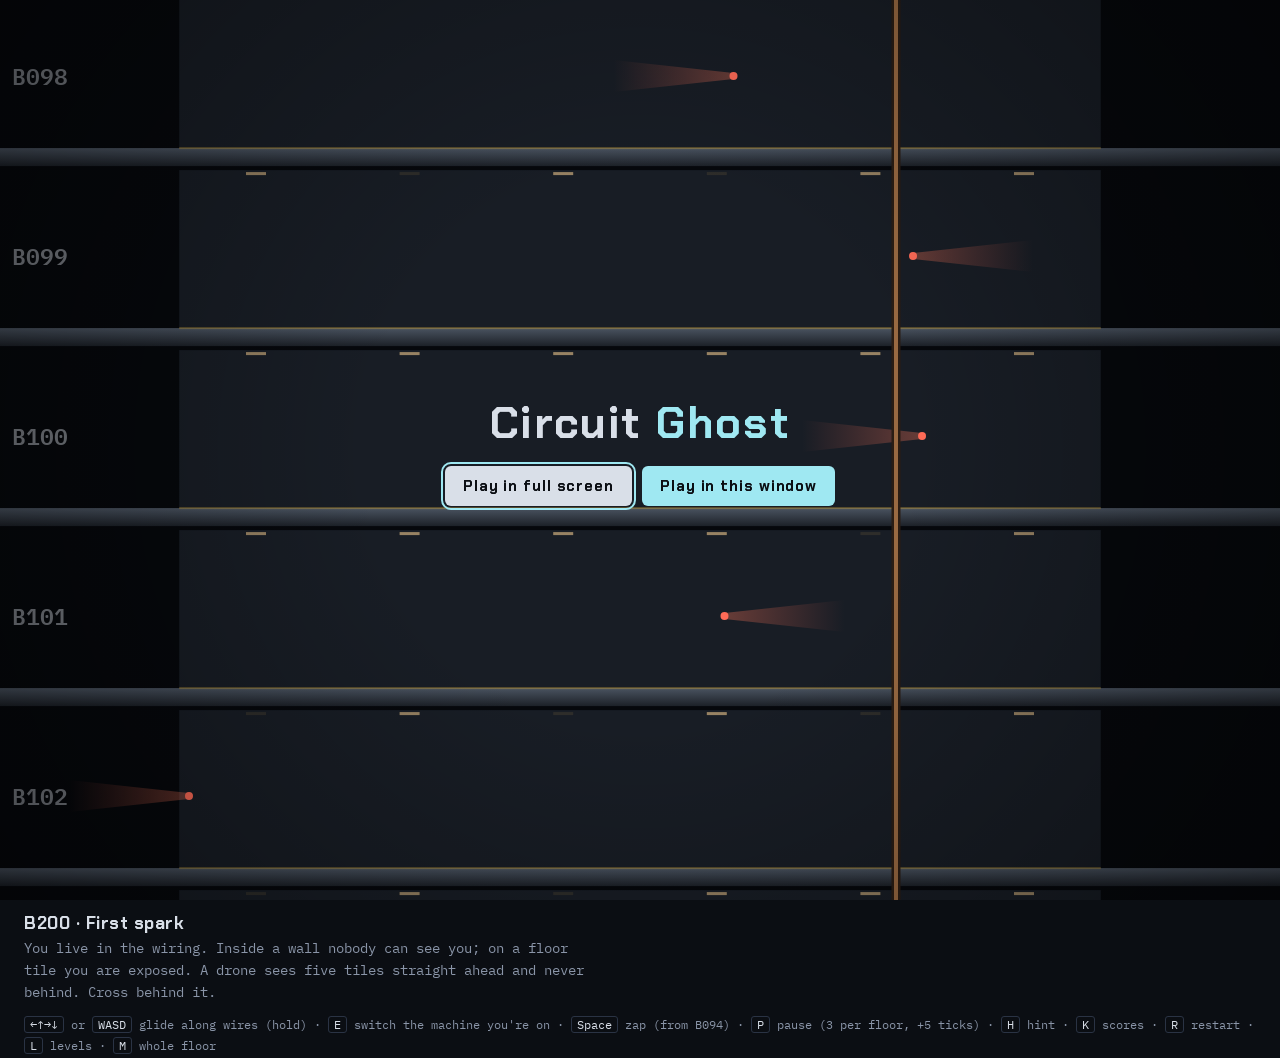
==== circuit/index.html @ 16623899 "A front page of every game: The Typing Pool (now pool.html), Ministry of Secrets, Pier 7, Circuit Gh" ====
<!doctype html>
<meta charset="utf-8">
<meta name="viewport" content="width=device-width,initial-scale=1">
<title>Circuit Ghost</title>
<!-- Visits counted by GoatCounter (the user, 18 September 2026): no cookies, nothing personal, and localhost is not counted. -->
<script data-goatcounter="https://typingpoolgame.goatcounter.com/count"
        data-goatcounter-settings='{"allow_frame": true}'
        async src="//gc.zgo.at/count.js"></script>
<meta name="claude:viewport-fit-sides" content="cover">
<link rel="preconnect" href="https://fonts.googleapis.com">
<link rel="stylesheet" href="https://fonts.googleapis.com/css2?family=Chakra+Petch:wght@500;700&family=IBM+Plex+Mono:wght@400;500&display=swap">
<style>
/* Layout: one plant-room screen; the board on top, a slim instrument strip under it. Single dark look by choice (a plant at night). */
:root {
  --bg: #0b0e13;
  --panel: #12171f;
  --line: #2a3344;
  --fg: #d9dfe8;
  --muted: #8a95a8;
  --copper: #d08a4e;
  --ghost: #9fe8f2;
  --violet: #c9a6ff;
  --alarm: #ff6b57;
  --ok: #8fd694;
  --hazard: #e3b23c;
  --display: "Chakra Petch", "Segoe UI", system-ui, sans-serif;
  --mono: "IBM Plex Mono", ui-monospace, Consolas, monospace;
  color-scheme: dark;
}
html, body { height: 100%; }
[hidden] { display: none !important; }
body {
  background: var(--bg); color: var(--fg); font-family: var(--mono); font-size: 14px;
  padding-left: max(16px, env(safe-area-inset-left, 0px));
  padding-right: max(16px, env(safe-area-inset-right, 0px));
  padding-block: 10px; box-sizing: border-box;
}
.wrap { max-width: 2400px; margin: 0 auto; display: flex; flex-direction: column; gap: 12px; }
header { display: flex; align-items: center; justify-content: space-between; gap: 10px 18px; flex-wrap: wrap; }
header .meters { display: flex; flex-direction: row; flex-wrap: wrap; justify-content: flex-end; gap: 6px 16px; align-items: center; font-variant-numeric: tabular-nums; }
header h1 { font-size: 22px; }
header { flex-wrap: nowrap; }
@media (max-width: 760px) { header { flex-wrap: wrap; } }
#floor { font-family: var(--display); font-weight: 700; font-size: 18px; letter-spacing: 0.05em; color: var(--ghost); }
h1 { font-family: var(--display); font-weight: 700; font-size: 26px; letter-spacing: 0.04em; margin: 0; text-wrap: balance; }
h1 span { color: var(--ghost); }
.hright { display: flex; align-items: center; gap: 12px; flex-wrap: wrap; }
.tag { font-size: 11px; letter-spacing: 0.14em; text-transform: uppercase; color: var(--muted); }
.hbtn { font-family: var(--display); font-weight: 700; font-size: 13px; letter-spacing: 0.06em; background: var(--line); color: var(--fg); border: 0; border-radius: 6px; padding: 7px 12px; cursor: pointer; }
.hbtn:focus-visible { outline: 2px solid var(--ghost); outline-offset: 2px; }
.board { position: relative; background: var(--panel); border: 1px solid var(--line); border-radius: 10px; overflow: hidden; }
canvas { display: block; max-width: 100%; margin: 0 auto; touch-action: none; }
.overlay {
  position: fixed; inset: 0; z-index: 20; display: flex; flex-direction: column; align-items: center; justify-content: safe center; gap: 12px;
  background: color-mix(in srgb, var(--bg) 86%, transparent); text-align: center; overflow: auto;
  padding: max(20px, env(safe-area-inset-top, 0px)) max(16px, env(safe-area-inset-right, 0px)) max(20px, env(safe-area-inset-bottom, 0px)) max(16px, env(safe-area-inset-left, 0px));
}
.overlay h2 { font-family: var(--display); font-size: 28px; margin: 0; letter-spacing: 0.05em; }
.overlay p { margin: 0; color: var(--muted); max-width: 52ch; line-height: 1.5; }
.btns { display: flex; gap: 10px; flex-wrap: wrap; justify-content: center; }
.overlay button, .pad button {
  font-family: var(--display); font-weight: 700; font-size: 15px; letter-spacing: 0.06em;
  background: var(--fg); color: var(--bg); border: 0; border-radius: 6px; padding: 10px 18px; cursor: pointer;
}
.overlay button.alt { background: var(--ghost); }
.overlay button:focus-visible, .pad button:focus-visible { outline: 2px solid var(--ghost); outline-offset: 2px; }
.shows { display: flex; gap: 12px; flex-wrap: wrap; justify-content: center; }
.shows figure { margin: 0; display: flex; flex-direction: column; gap: 6px; align-items: center; width: 150px; }
.shows canvas { width: 150px; height: 150px; border-radius: 8px; border: 1px solid var(--line); background: var(--panel); }
.shows figcaption { font-size: 11px; line-height: 1.35; color: var(--fg); }
#sel { background: var(--bg); }   /* the floor list covers whatever overlay is under it */
.grid { display: grid; grid-template-columns: repeat(auto-fill, minmax(150px, 1fr)); gap: 8px; width: min(100%, 820px); }
.grid button { background: #1b2230; color: var(--fg); text-align: left; padding: 9px 11px; display: flex; flex-direction: column; gap: 2px; border: 1px solid var(--line); }
.grid button b { font-family: var(--display); font-size: 14px; letter-spacing: 0.03em; }
.grid button small { font-family: var(--mono); font-size: 11px; color: var(--muted); font-weight: 400; letter-spacing: 0; }
.grid button.done { border-color: color-mix(in srgb, var(--ok) 60%, transparent); }
.grid button.cur { border-color: var(--ghost); }
.grid button:disabled { opacity: 0.4; cursor: default; }
.lb { width: min(100%, 420px); text-align: left; font-size: 13px; }
.lb p { margin: 0 0 8px; max-width: none; }
.lb ol { margin: 0; padding-left: 28px; color: var(--muted); }
.lb li { padding: 2px 0; }
.lb li span { display: inline-block; min-width: 200px; color: var(--fg); }
.lb li.me span, .lb li.me b { color: var(--ghost); }
.lb input { font: inherit; background: #1b2230; color: var(--fg); border: 1px solid var(--line); border-radius: 5px; padding: 5px 8px; width: 150px; }
.lb button { font-size: 12px; padding: 5px 10px; }
.grid button small.rec { color: var(--ghost); }
.grid .gsec { grid-column: 1 / -1; margin-top: 10px; font-family: var(--display); font-weight: 700; letter-spacing: 0.04em; color: var(--violet); text-align: left; }
.keys .p1 { color: var(--ghost); font-weight: 500; }
.keys .p2 { color: var(--violet); font-weight: 500; }
.strip { display: grid; grid-template-columns: 1fr auto; gap: 12px; align-items: start; }
.brief { min-width: 0; line-height: 1.55; }
.brief b { font-family: var(--display); font-size: 17px; letter-spacing: 0.03em; display: block; margin-bottom: 2px; }
.brief p { margin: 0; color: var(--muted); max-width: 70ch; }
.meters { display: flex; flex-direction: column; gap: 6px; align-items: flex-end; font-variant-numeric: tabular-nums; }
.meter { display: flex; gap: 8px; align-items: center; font-size: 12px; color: var(--muted); }
.cells { display: flex; gap: 3px; }
.cells i { width: 14px; height: 10px; border: 1px solid var(--copper); border-radius: 3px; }
.cells i.on { background: var(--copper); }
.cellnames { margin-left: 6px; color: var(--fg); }
.powerline { color: var(--copper); font-weight: 500; }
.charge { width: 120px; height: 10px; border: 1px solid var(--ghost); border-radius: 3px; overflow: hidden; }
.charge i { display: block; height: 100%; background: var(--ghost); }
.charge.low i { background: var(--alarm); }
.keys { font-size: 12px; color: var(--muted); line-height: 1.7; }
.keys kbd { font-family: var(--mono); border: 1px solid var(--line); border-radius: 3px; padding: 0 5px; color: var(--fg); }
.pad { display: none; grid-template-columns: repeat(3, 58px); grid-template-rows: repeat(2, 48px); gap: 6px; justify-content: center; }
.pad button { padding: 0; font-size: 18px; background: var(--line); color: var(--fg); }
.pad .sw { background: var(--copper); color: var(--bg); font-size: 13px; }
.pad .zp { background: var(--ghost); color: var(--bg); font-size: 13px; }
@media (pointer: coarse) { .pad { display: grid; } }
/* the intro: captioned scenes over the whole window */
#cine { position: fixed; inset: 0; z-index: 40; background: #05070a; display: flex; align-items: center; justify-content: center; cursor: pointer; }
#cine canvas { position: absolute; inset: 0; width: 100%; height: 100%; }
#cinecap { position: absolute; left: 50%; bottom: 7%; transform: translateX(-50%); width: min(88%, 760px); margin: 0; text-align: center; font-family: var(--display); font-weight: 500; font-size: clamp(16px, 2.6vw, 26px); line-height: 1.35; color: var(--fg); text-shadow: 0 2px 10px #000; transition: opacity 0.5s; }
#cineskip { position: absolute; right: 16px; bottom: 12px; margin: 0; font-size: 12px; color: var(--muted); }
#cinegate { position: relative; z-index: 1; display: flex; flex-direction: column; align-items: center; gap: 14px; text-align: center; padding: 16px; }
#cinegate h2 { font-family: var(--display); font-size: clamp(26px, 5vw, 44px); margin: 0; letter-spacing: 0.05em; }
#cinegate h2 span { color: var(--ghost); }
#cinegate button { font-family: var(--display); font-weight: 700; font-size: 15px; letter-spacing: 0.06em; background: var(--fg); color: var(--bg); border: 0; border-radius: 6px; padding: 10px 18px; cursor: pointer; }
#cinegate button.alt { background: var(--ghost); }
#cinegate button:focus-visible { outline: 2px solid var(--ghost); outline-offset: 2px; }
@media (max-width: 560px) { .strip { grid-template-columns: 1fr; } .meters { align-items: flex-start; } }
</style>

<div class="wrap">
  <header>
    <h1>Circuit <span>Ghost</span></h1>
    <div class="meters">
      <span id="floor">B200</span>
      <div class="meter">Charge <span class="charge" id="charge"><i id="chargei"></i></span></div>
      <div class="meter">Power <span class="cells" id="cells"></span></div>
      <div class="meter" id="clock">Tick 0</div>
      <div class="meter" id="best">Best –</div>
      <div class="meter" id="min">Min –</div>
      <div class="meter" id="rec">Record –</div>
      <button class="hbtn" id="scoresBtn" type="button">Scores (K)</button>
      <button class="hbtn" id="hintBtn" type="button">Hint (H)</button>
      <button class="hbtn" id="levelsBtn" type="button">Levels (L)</button>
    </div>
  </header>
  <div id="cine" hidden><canvas id="cinecv"></canvas><p id="cinecap"></p><p id="cineskip">Any key, click or tap skips</p>
    <div id="cinegate" hidden><h2>Circuit <span>Ghost</span></h2><div class="btns"><button id="cineFull" type="button">Play in full screen</button><button id="cineHere" class="alt" type="button">Play in this window</button></div></div></div>
  <div class="board">
    <canvas id="vw" width="780" height="468" aria-label="Game board"></canvas>
    <div class="overlay" id="ov">
      <h2 id="ovh">Circuit Ghost</h2>
      <p id="ovp">You are a spark loose in the wiring, two hundred floors below the surface. Every uplink lifts you one floor. Switch machines on, leave them running, and let them do the work while the drones patrol.</p>
      <div class="shows" id="shows"></div>
      <div class="lb" id="lb" hidden></div>
      <div class="btns"><button id="ovb" type="button">Start at floor B200</button><button id="ovb2" class="alt" type="button">Choose a level</button><button id="ovb3" type="button" hidden>Watch the shortest run</button><button id="ovb4" class="alt" type="button">Two sparks (co-op)</button><button id="ovb5" class="alt" type="button" hidden>Back to the floor (H)</button><button id="ovb6" class="alt" type="button" hidden>Make your own floor</button><button id="ovb7" class="alt" type="button" hidden>▶ Watch the intro</button></div>
    </div>
    <div class="overlay" id="sel" hidden>
      <h2>Floors</h2>
      <p id="selp">All levels are open for testing. Fewer ticks is better; your best is shown under each. Arrows or WASD move, Enter or E opens, Esc goes back.</p>
      <div class="grid" id="grid"></div>
      <div class="btns"><button id="selClose" type="button">Back</button></div>
    </div>
  </div>
  <div class="brief"><b id="bname"></b><p id="btext"></p></div>
  <div class="pad" id="pad">
    <button type="button" class="zp" data-a="6">ZAP</button><button type="button" data-a="1" aria-label="Up">▲</button><button type="button" class="sw" data-a="5">SWITCH</button>
    <button type="button" data-a="4" aria-label="Left">◀</button><button type="button" data-a="3" aria-label="Down">▼</button><button type="button" data-a="2" aria-label="Right">▶</button>
  </div>
  <div class="keys" id="keys">
    <kbd>←↑→↓</kbd> or <kbd>WASD</kbd> glide along wires (hold) · <kbd>E</kbd> switch the machine you're on · <kbd>Space</kbd> zap (from B094) · <kbd>P</kbd> pause (3 per floor, +5 ticks) · <kbd>H</kbd> hint · <kbd>K</kbd> scores · <kbd>R</kbd> restart · <kbd>L</kbd> levels · <kbd>M</kbd> whole floor
  </div>
</div>

<script>
/*CORE-START*/
// Circuit Ghost core: pure and deterministic, shared by the page and the solver.
// Time runs in sub-ticks of 50 ms. The spark acts every 2nd sub-tick, drones (and belts, fans,
// magnets, lasers) every 3rd, so both move at a perfectly even pace: spark 3 steps to the drones' 2.
var CORE = (function () {
  var DX = [0, 1, 0, -1], DY = [-1, 0, 1, 0];
  var SIGHT = 5, CHARGE_MAX = 100, DRAIN_SUB = 8, SHOT_COST = 30, STUN_BEATS = 6, BATTERY = 50;
  var SURGE = 10, ARC_COST = 6;   // a surge makes the next 10 actions take one sub-tick instead of two; an arc costs 6 charge
  var DIODE = { '^': 0, '>': 1, 'v': 2, '<': 3 };

  function parse(level) {
    var rows = level.map, h = rows.length, w = rows[0].length;
    var s = {
      w: w, h: h, tiles: rows.map(function (r) { return r.split(''); }),
      u: 0, t: 0, g: null, gd: 1, drones: [], crates: [], machines: [], cap: level.cap || 0, status: 'play',
      charge: level.charge || CHARGE_MAX, zap: !!level.zap, stunN: level.stunBeats || STUN_BEATS,
      batteries: (level.batteries || []).map(function (b) { return { x: b[0], y: b[1], taken: false }; }),
      surges: (level.surges || []).map(function (b) { return { x: b[0], y: b[1], taken: false }; }), boost: 0, fast: false
    };
    for (var y = 0; y < h; y++) for (var x = 0; x < w; x++) {
      var c = s.tiles[y][x];
      if (c === 'S') s.g = { x: x, y: y };
      if (c === 'T') s.g2 = { x: x, y: y };
      if (c === 'C') { s.crates.push({ x: x, y: y }); s.tiles[y][x] = '.'; }
    }
    if (s.g2) { s.two = true; s.gd2 = 3; s.charge2 = s.charge; } else s.g2 = null;
    (level.drones || []).forEach(function (d) { s.drones.push({ x: d[0], y: d[1], d: d[2], stun: 0 }); });
    (level.machines || []).forEach(function (m) {
      var p = m.pos || m.at;
      var mm = { type: m.type, x: p[0], y: p[1], cx: m.at[0], cy: m.at[1], on: false };
      if (m.hold) { mm.hold = true; mm.also = m.also || []; }   // runs only while a spark sits on one of its switches
      if (m.always) { mm.always = true; mm.on = true; mm.cx = -1; mm.cy = -1; }   // runs from the start on the plant's own power: no switch, no cell
      if (m.type === 'door') { mm.closed = false; }
      if (m.type === 'fan' || m.type === 'magnet' || m.type === 'laser') { mm.d = m.d; mm.reach = m.reach || 4; }
      if (m.type === 'belt') { mm.belts = m.belts.map(function (b) { return { x: b[0], y: b[1], d: b[2] }; }); mm.speed = m.speed || 1; }
      if (m.type === 'diverter') mm.dirs = m.dirs;                 // railway points: dirs[0] when off, dirs[1] when thrown
      if (m.type === 'piston') { mm.d = m.d; mm.period = m.period || 3; mm.reach = m.reach || 3; }
      if (m.type === 'piston') s.slow = true;
      s.machines.push(mm);
    });
    s.plates = (level.plates || []).map(function (p) {
      return { x: p.at ? p.at[0] : -1, y: p.at ? p.at[1] : -1, uplink: !!p.uplink, bridge: p.bridge || [], zone: p.zone || null };
    });
    return s;
  }

  function clone(s) {
    return {
      w: s.w, h: s.h, tiles: s.tiles, plates: s.plates, u: s.u, t: s.t, g: { x: s.g.x, y: s.g.y }, gd: s.gd,
      two: s.two, g2: s.g2 ? { x: s.g2.x, y: s.g2.y } : null, gd2: s.gd2, charge2: s.charge2,
      cap: s.cap, status: s.status, charge: s.charge, zap: s.zap, stunN: s.stunN, slow: s.slow,
      batteries: s.batteries.map(function (b) { return { x: b.x, y: b.y, taken: b.taken }; }),
      surges: s.surges.map(function (b) { return { x: b.x, y: b.y, taken: b.taken }; }), boost: s.boost, fast: s.fast,
      drones: s.drones.map(function (d) { return { x: d.x, y: d.y, d: d.d, stun: d.stun }; }),
      crates: s.crates.map(function (c) { return { x: c.x, y: c.y }; }),
      machines: s.machines.map(function (m) {
        var o = { type: m.type, x: m.x, y: m.y, cx: m.cx, cy: m.cy, on: m.on };
        if (m.hold) { o.hold = true; o.also = m.also; }
        if (m.always) o.always = true;
        if (m.type === 'door') o.closed = m.closed;
        if (m.d !== undefined) { o.d = m.d; o.reach = m.reach; }
        if (m.belts) { o.belts = m.belts; o.speed = m.speed; }
        if (m.dirs) o.dirs = m.dirs;
        if (m.period) o.period = m.period;
        return o;
      })
    };
  }

  function tile(s, x, y) { return (x < 0 || y < 0 || x >= s.w || y >= s.h) ? '#' : s.tiles[y][x]; }
  function isWire(s, x, y) {
    var c = tile(s, x, y);
    if (c === 'b') return bridgeOn(s, x, y);
    return c === '=' || c === '+' || c === 'S' || c === 'T' || c === 'U' || c === '*' || c in DIODE;
  }
  function isFloor(s, x, y) { var c = tile(s, x, y); return c === '.' || c === '+' || c === 'O'; }
  // a spark gap: from a '*' wire end the spark arcs straight over one tile that carries no wire to the '*' beyond it
  function gapTarget(s, x, y, k) {
    if (tile(s, x, y) !== '*') return null;
    var mx = x + DX[k], my = y + DY[k], tx = x + 2 * DX[k], ty = y + 2 * DY[k];
    if (tile(s, tx, ty) !== '*' || isWire(s, mx, my) || tile(s, mx, my) === 'b') return null;
    return { x: tx, y: ty };
  }
  function isPit(s, x, y) { return tile(s, x, y) === 'O'; }
  function doorAt(s, x, y) { for (var i = 0; i < s.machines.length; i++) { var m = s.machines[i]; if (m.type === 'door' && m.x === x && m.y === y) return m; } return null; }
  function switchAt(m, x, y) { if (m.cx === x && m.cy === y) return true; if (m.also) for (var j = 0; j < m.also.length; j++) if (m.also[j][0] === x && m.also[j][1] === y) return true; return false; }
  function machineAt(s, x, y) { for (var i = 0; i < s.machines.length; i++) { var m = s.machines[i]; if (switchAt(m, x, y)) return m; } return null; }
  function closedDoor(s, x, y) { var d = doorAt(s, x, y); return !!(d && d.closed); }
  function crateAt(s, x, y) { for (var i = 0; i < s.crates.length; i++) if (s.crates[i].x === x && s.crates[i].y === y) return s.crates[i]; return null; }
  function droneAt(s, x, y) { for (var i = 0; i < s.drones.length; i++) if (s.drones[i].x === x && s.drones[i].y === y) return s.drones[i]; return null; }
  function entAt(s, x, y) { return crateAt(s, x, y) || droneAt(s, x, y); }
  function passable(s, x, y) { return isFloor(s, x, y) && !closedDoor(s, x, y) && !crateAt(s, x, y); }
  function free(s, x, y) { return passable(s, x, y) && !droneAt(s, x, y); }
  function load(s) { var n = 0; s.machines.forEach(function (m) { if (m.on && m.type !== 'diverter' && !m.hold && !m.always) n++; }); return n; }
  function exposedAt(s, g) { return !!g && isFloor(s, g.x, g.y) && !closedDoor(s, g.x, g.y); }
  function exposed(s) { return exposedAt(s, s.g); }
  function sparks(s) { return s.two ? [s.g, s.g2] : [s.g]; }
  function pressed(s, p) {
    if (p.zone) { for (var i = 0; i < p.zone.length; i++) if (droneAt(s, p.zone[i][0], p.zone[i][1])) return true; return false; }
    return !!crateAt(s, p.x, p.y);
  }
  function bridgeOn(s, x, y) {
    for (var i = 0; i < s.plates.length; i++) { var p = s.plates[i]; for (var j = 0; j < p.bridge.length; j++) if (p.bridge[j][0] === x && p.bridge[j][1] === y && pressed(s, p)) return true; }
    return false;
  }
  function powered(s) { for (var i = 0; i < s.plates.length; i++) if (s.plates[i].uplink && !pressed(s, s.plates[i])) return false; return true; }
  // can the spark step from (x,y) in direction k? Diodes only let current through one way.
  function canStep(s, x, y, k) {
    var nx = x + DX[k], ny = y + DY[k];
    if (!isWire(s, nx, ny) || crateAt(s, nx, ny)) return false;
    var here = tile(s, x, y), there = tile(s, nx, ny);
    if (here in DIODE && DIODE[here] !== k) return false;
    if (there in DIODE && DIODE[there] !== k) return false;
    return true;
  }

  function target(s, d) {
    var best = null, bd = 1e9;
    s.machines.forEach(function (m) {
      if (m.type === 'lure' && m.on) { var dd = (m.x - d.x) * (m.x - d.x) + (m.y - d.y) * (m.y - d.y); if (dd < bd) { bd = dd; best = m; } }
    });
    if (best) return { x: best.x, y: best.y };
    if (s.two) { var d1 = (s.g.x - d.x) * (s.g.x - d.x) + (s.g.y - d.y) * (s.g.y - d.y), d2 = (s.g2.x - d.x) * (s.g2.x - d.x) + (s.g2.y - d.y) * (s.g2.y - d.y); if (d2 < d1) return { x: s.g2.x, y: s.g2.y }; }
    return { x: s.g.x, y: s.g.y };
  }
  function chooseDir(s, d) {
    var open = [];
    for (var k = 0; k < 4; k++) if (passable(s, d.x + DX[k], d.y + DY[k])) open.push(k);
    var back = (d.d + 2) % 4;
    var opts = open.filter(function (k) { return k !== back; });
    if (opts.length === 0) return open.indexOf(back) >= 0 ? back : -1;
    if (open.length <= 2 && opts.indexOf(d.d) >= 0) return d.d;   // corridor: keep going
    if (opts.length === 1) return opts[0];                         // corner
    var tg = target(s, d), best = -1, bd = 1e9;                    // crossing: straight-line pull, walls ignored
    [d.d, (d.d + 1) % 4, (d.d + 3) % 4].forEach(function (k) {
      if (opts.indexOf(k) < 0) return;
      var nx = d.x + DX[k], ny = d.y + DY[k], dd = (tg.x - nx) * (tg.x - nx) + (tg.y - ny) * (tg.y - ny);
      if (dd < bd) { bd = dd; best = k; }
    });
    return best;
  }
  function push(s, ent, k) {
    var nx = ent.x + DX[k], ny = ent.y + DY[k];
    if (free(s, nx, ny)) { ent.x = nx; ent.y = ny; if (ent.d === undefined && isPit(s, nx, ny)) { ent.x = -1; ent.y = -1; s.ev.push('fell'); } return true; }
    return false;
  }
  function turntableAt(s, x, y) { for (var i = 0; i < s.machines.length; i++) { var m = s.machines[i]; if (m.type === 'turntable' && m.on && m.x === x && m.y === y) return m; } return null; }
  function diverterAt(s, x, y) { for (var i = 0; i < s.machines.length; i++) { var m = s.machines[i]; if (m.type === 'diverter' && m.x === x && m.y === y) return m; } return null; }
  // a piston pushes the whole row in front of it one tile, if the tile after the row is free
  // the arm reaches up to 3 tiles, stopping at walls and closed doors, and shoves the first thing it hits with the row behind it
  function pistonFire(s, m) {
    var row = [], x = m.x, y = m.y, reach = m.reach || 3, i, e;
    for (i = 0; i < reach; i++) { x += DX[m.d]; y += DY[m.d]; if (!isFloor(s, x, y) || closedDoor(s, x, y)) return; if (entAt(s, x, y)) break; }
    if (i === reach) return;
    for (var j = 0; j < 6; j++) { e = entAt(s, x, y); if (!e) break; row.push(e); x += DX[m.d]; y += DY[m.d]; }
    if (!row.length) return;
    var last = row[row.length - 1], nx = last.x + DX[m.d], ny = last.y + DY[m.d];
    if (!free(s, nx, ny)) return;
    for (var j = row.length - 1; j >= 0; j--) push(s, row[j], m.d);
    s.ev.push('piston');
  }
  function sightTiles(s, d) {
    var out = [], x = d.x, y = d.y;
    if (d.stun > 0) return out;
    for (var i = 0; i < SIGHT; i++) {
      x += DX[d.d]; y += DY[d.d];
      if (!isFloor(s, x, y) || closedDoor(s, x, y) || crateAt(s, x, y)) break;
      out.push([x, y]);
      if (droneAt(s, x, y)) break;
    }
    return out;
  }
  function seesAt(s, d, g) {
    if (d.stun > 0 || !exposedAt(s, g)) return false;
    if (d.x === g.x && d.y === g.y) return true;
    var st = sightTiles(s, d);
    for (var i = 0; i < st.length; i++) if (st[i][0] === g.x && st[i][1] === g.y) return true;
    return false;
  }
  function sees(s, d) { return seesAt(s, d, s.g) || (s.two && seesAt(s, d, s.g2)); }
  function stream(s, m) {      // tiles a fan, magnet or laser reaches, stopping at walls and closed doors
    var out = [], x = m.x, y = m.y, lim = m.type === 'laser' ? 30 : m.reach;
    for (var i = 0; i < lim; i++) {
      x += DX[m.d]; y += DY[m.d];
      if (!isFloor(s, x, y) || closedDoor(s, x, y)) break;
      if (m.type === 'laser' && crateAt(s, x, y)) break;
      out.push([x, y]);
      if (m.type === 'laser' && droneAt(s, x, y)) break;
    }
    return out;
  }

  // the spark's action: 0 wait, 1-4 move N/E/S/W, 5 switch, 6 zap
  function act(s, action, who) {
    var G = who ? s.g2 : s.g, gd = who ? s.gd2 : s.gd, ch = who ? s.charge2 : s.charge;
    if (action >= 1 && action <= 4) {
      var k = action - 1;
      gd = k;
      if (canStep(s, G.x, G.y, k)) { G.x += DX[k]; G.y += DY[k]; }
      else { var gt = gapTarget(s, G.x, G.y, k); if (gt && ch > ARC_COST) { s.arc = { x0: G.x, y0: G.y, x1: gt.x, y1: gt.y, who: who || 0 }; G.x = gt.x; G.y = gt.y; ch -= ARC_COST; s.ev.push('arc'); } }
      s.batteries.forEach(function (b) { if (!b.taken && b.x === G.x && b.y === G.y) { b.taken = true; ch = Math.min(CHARGE_MAX, ch + BATTERY); s.ev.push('battery'); } });
      if (!who) s.surges.forEach(function (b) { if (!b.taken && b.x === G.x && b.y === G.y) { b.taken = true; s.boost = SURGE; s.ev.push('surge'); } });
    } else if (action === 5) {
      var m = machineAt(s, G.x, G.y);
      if (m && m.hold) s.ev.push('hold');
      else if (m) {
        if (m.on) { m.on = false; s.ev.push('off'); if (m.type === 'door') m.closed = false; }
        else if (m.type === 'diverter' || load(s) < s.cap) { m.on = true; s.ev.push('on'); if (m.type === 'door' && !entAt(s, m.x, m.y)) m.closed = true; }
        else s.ev.push('full');
      }
    } else if (action === 6 && s.zap) {
      if (ch <= SHOT_COST) s.ev.push('nocharge');
      else {
        ch -= SHOT_COST;
        var x = G.x, y = G.y, hit = null, n = 0;
        while (n++ < SIGHT + 1) {
          var tx = x + DX[gd], ty = y + DY[gd];
          if (!isFloor(s, tx, ty) || closedDoor(s, tx, ty) || crateAt(s, tx, ty)) break;
          x = tx; y = ty;
          var dr = droneAt(s, x, y); if (dr) { dr.stun = s.stunN; hit = dr; break; }
        }
        s.shot = { x0: G.x, y0: G.y, x1: x, y1: y, d: gd, hit: !!hit, who: who || 0 };
        s.ev.push(hit ? 'hit' : 'miss');
      }
    }
    if (who) { s.gd2 = gd; s.charge2 = ch; } else { s.gd = gd; s.charge = ch; }
  }
  // hold switches: the machine runs exactly while a spark sits on one of its switch tiles
  function holds(s) {
    s.machines.forEach(function (m) {
      if (!m.hold) return;
      var want = sparks(s).some(function (g) { return switchAt(m, g.x, g.y); });
      if (want && !m.on) { m.on = true; s.ev.push('on'); if (m.type === 'door' && !entAt(s, m.x, m.y)) m.closed = true; }
      if (!want && m.on) { m.on = false; s.ev.push('off'); if (m.type === 'door') m.closed = false; }
    });
  }
  // two sparks need two different uplinks: sharing one does not count (the user, 8 Nov 2026)
  function onUplinks(s) { var g = sparks(s); if (!g.every(function (p) { return tile(s, p.x, p.y) === 'U'; })) return false; return !s.two || g[0].x !== g[1].x || g[0].y !== g[1].y; }
  function onDeadBridge(s) { return sparks(s).some(function (g) { return tile(s, g.x, g.y) === 'b' && !bridgeOn(s, g.x, g.y); }); }

  function beat(s) {
    s.machines.forEach(function (m) { if (m.type === 'door' && m.on && !m.closed && !entAt(s, m.x, m.y)) m.closed = true; });
    s.drones.forEach(function (d) {
      if (d.stun > 0) { d.stun--; return; }
      var k = chooseDir(s, d);
      if (k < 0) return;
      if (turntableAt(s, d.x, d.y)) { var k2 = (k + 1) % 4; if (passable(s, d.x + DX[k2], d.y + DY[k2])) k = k2; }
      d.d = k;
      var nx = d.x + DX[k], ny = d.y + DY[k];
      if (free(s, nx, ny)) { d.x = nx; d.y = ny; } else if (droneAt(s, nx, ny)) d.d = (k + 2) % 4;
    });
    s.machines.forEach(function (m) {
      if (!m.on) return;
      if (m.type === 'fan') { var st = stream(s, m); for (var i = st.length - 1; i >= 0; i--) { var e = droneAt(s, st[i][0], st[i][1]); if (e && push(s, e, m.d)) e.d = m.d; } }   // the wind pushes and turns hovering drones; crates are too heavy for it
      if (m.type === 'magnet') { var sm = stream(s, m); for (var j = 0; j < sm.length; j++) { var e2 = entAt(s, sm[j][0], sm[j][1]); if (e2) push(s, e2, (m.d + 2) % 4); } }
      // speed 2: express, two tiles per drone step; 0.5: slow, one tile every second drone step
      if (m.type === 'belt') for (var sp = 0; sp < (m.speed >= 1 ? m.speed : ((s.u / 3) % 2 === 0 ? 1 : 0)); sp++) for (var b = m.belts.length - 1; b >= 0; b--) { var bb = m.belts[b], e3 = crateAt(s, bb.x, bb.y); if (e3) { var dv = diverterAt(s, bb.x, bb.y); push(s, e3, dv ? dv.dirs[dv.on ? 1 : 0] : bb.d); } }
      if (m.type === 'piston' && (s.u / 3) % m.period === 0) pistonFire(s, m);
    });
    s.machines.forEach(function (m) {   // a laser freezes any drone in its beam; it stays frozen while it stays in the beam
      if (m.type !== 'laser' || !m.on) return;
      stream(s, m).forEach(function (t) { var d = droneAt(s, t[0], t[1]); if (d) d.stun = Math.max(d.stun, 1); });
    });
  }

  function sub(s) {
    s.u++;
    if (s.u % 3 === 0) { s.ev.push('beat'); beat(s); }
    if (s.u % (s.boost > 0 ? DRAIN_SUB / 2 : DRAIN_SUB) === 0) { s.charge--; if (s.two) s.charge2--; }
    s.drones.forEach(function (d) { if (sees(s, d)) s.status = 'caught'; });
    if (s.status === 'play' && onUplinks(s) && powered(s)) s.status = 'won';
    if (s.status === 'play' && (s.charge <= 0 || (s.two && s.charge2 <= 0))) s.status = 'drained';
    if (s.status === 'play' && onDeadBridge(s)) s.status = 'dropped';
  }

  // the page calls these two at even pace; the solver uses step()
  function ghostTurn(s0, action, action2) { var s = clone(s0); s.ev = []; s.shot = null; s.arc = null; if (s.status === 'play') { s.fast = s.boost > 0; act(s, action, 0); if (s.two) act(s, action2 || 0, 1); holds(s); if (s.fast) s.boost--; s.t++; } return s; }
  function subTick(s) { if (s.status === 'play') sub(s); return s; }
  // the spark's own move can walk into sight, or onto the uplink, before any sub-tick runs
  function afterMove(s) {
    if (s.status !== 'play') return s;
    s.drones.forEach(function (d) { if (sees(s, d)) s.status = 'caught'; });
    if (s.status === 'play' && onUplinks(s) && powered(s)) s.status = 'won';
    return s;
  }
  // a turn lasts two sub-ticks, or one while a surge runs
  function step(s0, action, action2) { var s = afterMove(ghostTurn(s0, action, action2)); subTick(s); if (!s.fast) subTick(s); return s; }

  function key(s) {
    var a = [s.g.x, s.g.y, s.slow ? s.u % 18 : s.u % 6, s.zap ? s.gd : 0];
    if (s.two) a.push(s.g2.x, s.g2.y, s.zap ? s.gd2 : 0);
    s.batteries.forEach(function (b) { a.push(b.taken ? 1 : 0); });
    if (s.surges.length) { s.surges.forEach(function (b) { a.push(b.taken ? 1 : 0); }); a.push(s.boost); }
    s.drones.forEach(function (d) { a.push(d.x, d.y, d.d, d.stun); });
    s.crates.forEach(function (c) { a.push(c.x, c.y); });
    s.machines.forEach(function (m) { a.push(m.on ? 1 : 0); if (m.type === 'door') a.push(m.closed ? 1 : 0); });
    // one character per value (all values are small non-negative integers): about half the memory of a joined string
    return String.fromCharCode.apply(null, a.map(function (v) { return v + 48; }));
  }

  // a floor's identity for the leaderboard: a hash of everything that decides how it plays (not its name or number),
  // so a changed floor starts a fresh board and renumbering never mixes boards up
  function floorId(L) {
    var str = JSON.stringify([L.map, L.drones || [], L.machines || [], L.plates || [], L.batteries || [], L.surges || [], L.cap || 0, !!L.zap, L.charge || 0, L.stunBeats || 0]);
    var h = 0x811c9dc5; for (var i = 0; i < str.length; i++) { h ^= str.charCodeAt(i); h = Math.imul(h, 0x01000193) >>> 0; }
    return ('0000000' + h.toString(16)).slice(-8);
  }
  return { floorId: floorId, DX: DX, DY: DY, SIGHT: SIGHT, CHARGE_MAX: CHARGE_MAX, SHOT_COST: SHOT_COST, DIODE: DIODE,
    gapTarget: gapTarget, SURGE: SURGE, ARC_COST: ARC_COST,
    sparks: sparks, exposedAt: exposedAt, seesAt: seesAt, switchAt: switchAt, onUplinks: onUplinks,
    isPit: isPit, turntableAt: turntableAt, diverterAt: diverterAt, parse: parse, step: step, ghostTurn: ghostTurn, afterMove: afterMove, subTick: subTick, clone: clone, key: key,
    tile: tile, isWire: isWire, isFloor: isFloor, exposed: exposed, canStep: canStep, sees: sees,
    sightTiles: sightTiles, stream: stream, machineAt: machineAt, closedDoor: closedDoor, load: load,
    pressed: pressed, powered: powered, bridgeOn: bridgeOn, target: target };
})();
/*CORE-END*/
if (typeof module !== 'undefined') module.exports = CORE;

/*LEVELS-START*/
// Map key: # wall  = wire in a wall (hidden)  . floor  + wire under the floor (exposed)
// S start  U uplink  b bridge wire (conducts only while its coil or plate is active)  C crate
// ^ > v <  one-way wire. Directions: 0 north, 1 east, 2 south, 3 west.
// needs: features the solver must prove the level can't be won without.
var LEVELS = [
  {
    name: 'First spark',
    cap: 0,
    needs: [],
    min: 12,
    text: 'You live in the wiring. Inside a wall nobody can see you; on a floor tile you are exposed. A drone sees five tiles straight ahead and never behind. Cross behind it.',
    show: [{ at: [4, 1], label: 'Drone: sees five tiles ahead, never behind' }, { at: [1, 4], label: 'Wire under a floor: you are exposed here' }],
    map: [
      '#############',
      '#...........#',
      '#.#########.#',
      '#.#########.#',
      'S+=========+U',
      '#.#########.#',
      '#.#########.#',
      '#...........#',
      '#############'],
    drones: [[4, 1, 1]],
    hints: { order: 'There is nothing to switch here: it is all about when you move. Watch where the drones look, wait in the walls and slip past behind them.', spots: [[12, 4, 'uplink', 0]] }
  },

  {
    name: 'The coil',
    cap: 0,
    needs: [],
    min: 26,
    text: 'The last wire before the uplink is a bridge. It only conducts while a drone hovers over the coil, the middle of the top corridor here. Its own charge closes the circuit. Wait inside the wall until the drone is up there, then go. Once you are on the bridge, keep moving.',
    show: [{ at: [6, 1], label: 'Coil: middle of the top corridor' }, { at: [12, 4], label: 'Bridge: live only while the coil is' }],
    map: [
      '##############',
      '#...........##',
      '#.#########.##',
      '#.#########.##',
      'S+=========+bU',
      '#.#########.##',
      '#.#########.##',
      '#...........##',
      '##############'],
    drones: [[8, 7, 3]],
    plates: [{ zone: [[4, 1], [5, 1], [6, 1], [7, 1], [8, 1]], bridge: [[12, 4]] }],
    hints: { order: 'There is nothing to switch here: it is all about when you move. Watch where the drones look, wait in the walls and slip past behind them.', spots: [[0, 4, 'wait', 0], [2, 4, 'wait', 0], [13, 4, 'uplink', 0]] }
  },

  {
    name: 'The pen',
    cap: 1,
    needs: ['door'],
    min: 53,
    text: 'The bridge is long now: it needs a drone that stays on the coil. Drones head for you at every crossing, so wait at the door switch beside the pen and the drone comes to you. Switch the door when the drone is in the doorway or already inside: a door can only shut once its doorway is clear.',
    show: [{ at: [7, 7], label: 'Pen: door, coil, dead end' }, { at: [6, 8], label: 'Door switch, beside the pen' }],
    map: [
      '##################',
      '#.............####',
      '#.###########.####',
      'S+===========+b###',
      '#.####=######.b###',
      '#.....+.......b###',
      '######=.######b###',
      '######=.######b###',
      '######=.######bbU#',
      '##################'],
    drones: [[3, 1, 1]],
    machines: [{ type: 'door', at: [6, 8], pos: [7, 6] }],
    plates: [{ zone: [[7, 7], [7, 8]], bridge: [[14, 3], [14, 4], [14, 5], [14, 6], [14, 7], [14, 8], [15, 8]] }],
    hints: { order: 'A run that works: switch the door on. Then make for the uplink.', spots: [[0, 3, 'wait', 0], [6, 6, 'wait', 0], [6, 8, 'door on', 0], [16, 8, 'uplink', 0]] }
  },

  {
    name: 'Conveyor',
    cap: 1,
    needs: ['belt'],
    min: 27,
    text: 'The uplink has no power until something heavy sits on the weight plate. You weigh nothing. A belt carries whatever lies on it, and keeps carrying after you leave.',
    show: [{ at: [8, 7], label: 'Belt, crate and weight plate' }, { at: [17, 3], label: 'Uplink without power' }],
    map: [
      '##################',
      '#.............####',
      '#.###########.####',
      'S+===========+===U',
      '#.####=######.####',
      '#.....+.......####',
      '######=###########',
      '######=C..########',
      '##################'],
    drones: [[3, 1, 1], [10, 5, 3]],
    machines: [{ type: 'belt', at: [6, 7], belts: [[7, 7, 1], [8, 7, 1]] }],
    plates: [{ at: [9, 7], uplink: true }],
    hints: { order: 'A run that works: switch the belt on. Then make for the uplink.', spots: [[6, 7, 'belt on', 0], [17, 3, 'uplink', 0]] }
  },

  {
    name: 'Headwind',
    cap: 1,
    needs: ['fan'],
    min: 40,
    text: 'New: a fan. It blows hovering drones along its stream and turns them to face downwind; crates are too heavy for it. Switch it on and wait: the next drone along the lower corridor is blown into the dead end, onto the coil, and held there while the fan runs.',
    show: [{ at: [7, 4], label: 'Fan, blowing down' }, { at: [7, 7], label: 'Coil at the end of the dead end' }],
    map: [
      '##################',
      '#.............####',
      '#.###########.####',
      'S+===========+b###',
      '#.#####=#####.b###',
      '#.............b###',
      '#######.######b###',
      '#######.######b###',
      '#######.######bbU#',
      '##################'],
    drones: [[3, 1, 1]],
    machines: [{ type: 'fan', at: [7, 4], d: 2, reach: 4 }],
    plates: [{ zone: [[7, 7], [7, 8]], bridge: [[14, 3], [14, 4], [14, 5], [14, 6], [14, 7], [14, 8], [15, 8]] }],
    hints: { order: 'A run that works: switch the fan on. Then make for the uplink.', spots: [[0, 3, 'wait', 0], [7, 4, 'fan on', 0], [16, 8, 'uplink', 0]] }
  },

  {
    name: 'Siren',
    cap: 1,
    needs: ['lure'],
    min: 40,
    text: 'A lure is a siren: while it runs, drones turn towards it at every crossing instead of towards you. Send the drone far away to circle over the coil ring, then take the bridge.',
    show: [{ at: [8, 5], label: 'Lure switch' }, { at: [2, 2], label: 'The lure and the coil ring, far west' }],
    map: [
      '###################',
      '#...###############',
      '#.#.###############',
      '#...##.........####',
      '##.###.#######.####',
      '#......===S===+bbbU',
      '######.#######.####',
      '######.........####',
      '###################'],
    drones: [[10, 3, 1]],
    machines: [{ type: 'lure', at: [8, 5], pos: [2, 2] }],
    plates: [{ zone: [[1, 1], [2, 1], [3, 1], [1, 2], [3, 2], [1, 3], [2, 3], [3, 3]], bridge: [[15, 5], [16, 5], [17, 5]] }],
    hints: { order: 'A run that works: switch the lure on. Then make for the uplink.', spots: [[10, 5, 'wait', 0], [8, 5, 'lure on', 0], [18, 5, 'uplink', 0]] }
  },

  {
    name: 'Zap',
    cap: 0,
    needs: ['zap'],
    zap: true,
    min: 40,
    text: 'New: Space zaps. It costs charge and stuns the first drone in the direction you last moved, for six of its steps: it hangs still and blind. Wait in the wall beside the coil, turn left (press left: you can\'t move there, but you face that way), zap the drone the moment it is over the coil, then run right across the bridge.',
    show: [{ at: [12, 2], label: 'Zap left from here onto the coil' }, { at: [14, 2], label: 'Short bridge to the uplink' }],
    map: [
      '#################',
      '#...........#####',
      '#.#########.=bbU#',
      '#.#########.=####',
      'S+=========+=####',
      '#.#########.#####',
      '#.#########.#####',
      '#...........#####',
      '#################'],
    drones: [[8, 7, 3]],
    plates: [{ zone: [[11, 2]], bridge: [[13, 2], [14, 2]] }],
    hints: { order: 'A run that works: zap a drone. Then make for the uplink.', spots: [[0, 4, 'wait', 0], [12, 2, 'zap, wait', 0], [15, 2, 'uplink', 0]] }
  },

  {
    name: 'Low battery',
    cap: 0,
    needs: ['battery'],
    zap: true,
    charge: 10,
    min: 43,
    text: 'You arrive weak: watch the charge bar in the header. A battery on the wire refills half of it. Fetching it means crossing the floor.',
    show: [{ at: [4, 7], label: 'Battery: half a charge' }, { at: [6, 1], label: 'Coil: middle of the top corridor' }],
    map: [
      '##############',
      '#...........##',
      '#.##=######.##',
      '#.##=######.##',
      'S+=========+bU',
      '#.##=######.##',
      '#.##=######.##',
      '#...+.......##',
      '##############',
      '##############'],
    drones: [[3, 1, 3]],
    batteries: [[4, 7]],
    plates: [{ zone: [[4, 1], [5, 1], [6, 1], [7, 1], [8, 1]], bridge: [[12, 4]] }],
    hints: { order: 'A run that works: pick up the battery. Then make for the uplink.', spots: [[0, 4, 'wait', 0], [13, 4, 'uplink', 0]] }
  },

  {
    name: 'Laser fence',
    cap: 1,
    needs: ['laser'],
    zap: true,
    min: 36,
    text: 'A laser emitter freezes any drone in its beam, and keeps it frozen for as long as the beam runs. The bridge is long: a zap would wear off halfway.',
    show: [{ at: [6, 1], label: 'Laser emitter over the coil' }, { at: [6, 3], label: 'Its switch' }],
    map: [
      '###################',
      '#...........#######',
      '#.####=####.#######',
      '#.####=####.#######',
      'S+=========+b######',
      '#.#########.b######',
      '#.#########.b######',
      '#...........bbbbbU#',
      '###################'],
    drones: [[8, 7, 3]],
    machines: [{ type: 'laser', at: [6, 3], pos: [6, 0], d: 2 }],
    plates: [{ zone: [[6, 1]], bridge: [[12, 4], [12, 5], [12, 6], [12, 7], [13, 7], [14, 7], [15, 7], [16, 7]] }],
    hints: { order: 'A run that works: switch the laser on. Then make for the uplink.', spots: [[0, 4, 'wait', 0], [2, 4, 'wait', 0], [6, 3, 'laser on', 0], [17, 7, 'uplink', 0]] }
  },

  {
    name: 'Magnet',
    cap: 1,
    needs: ['magnet'],
    zap: true,
    min: 27,
    text: 'A magnet pulls everything in its reach one tile towards itself per drone step: the opposite of a fan. The crate is at the far end of a dead end.',
    show: [{ at: [7, 7], label: 'Magnet and weight plate' }, { at: [10, 7], label: 'Crate at the far end' }],
    map: [
      '##################',
      '#.............####',
      '#.###########.####',
      'S+===========+===U',
      '#.####=######.####',
      '#.....+.......####',
      '######=###########',
      '######=...C#######',
      '##################'],
    drones: [[3, 1, 1], [10, 5, 3]],
    machines: [{ type: 'magnet', at: [6, 7], d: 1, reach: 4 }],
    plates: [{ at: [7, 7], uplink: true }],
    hints: { order: 'A run that works: switch the magnet on. Then make for the uplink.', spots: [[6, 7, 'magnet on', 0], [17, 3, 'uplink', 0]] }
  },

  {
    name: 'One way',
    cap: 1,
    needs: ['belt'],
    zap: true,
    min: 29,
    text: 'Arrows on a wire are one-way: current only flows the way they point. You can go down to the belt switch, but you have to come back another way.',
    show: [{ at: [5, 5], label: 'One-way wires: down on the right, up on the left' }],
    map: [
      '##################',
      '#.............####',
      '#.###########.####',
      'S+===========+===U',
      '#.###^v######.####',
      '#....++.......####',
      '#####^v###########',
      '#####==C..########',
      '##################'],
    drones: [[3, 1, 1], [10, 5, 3]],
    machines: [{ type: 'belt', at: [6, 7], belts: [[7, 7, 1], [8, 7, 1]] }],
    plates: [{ at: [9, 7], uplink: true }],
    hints: { order: 'A run that works: switch the belt on. Then make for the uplink.', spots: [[6, 7, 'belt on', 0], [17, 3, 'uplink', 0]] }
  },

  {
    name: 'Long haul',
    cap: 1,
    needs: ['belt'],
    zap: true,
    min: 26,
    text: 'A long belt along the bottom of the hall. It only carries crates: drones float over it. A crate is solid, though, so a drone in its way stops it, and it blocks the drones too.',
    show: [{ at: [3, 9], label: 'Crate on the long belt' }, { at: [7, 6], label: 'Belt switch' }, { at: [14, 9], label: 'Weight plate at the far end' }],
    map: [
      '##################',
      '#................#',
      '#.##############.#',
      '#.##############.#',
      '#.##############.#',
      '#.S=============+U',
      '#.#####=########.#',
      '#.##############.#',
      '#.##############.#',
      '#.C..............#',
      '##################'],
    drones: [[5, 1, 1], [12, 9, 3]],
    machines: [{ type: 'belt', at: [7, 6], belts: [[2, 9, 1], [3, 9, 1], [4, 9, 1], [5, 9, 1], [6, 9, 1], [7, 9, 1], [8, 9, 1], [9, 9, 1], [10, 9, 1], [11, 9, 1], [12, 9, 1], [13, 9, 1]] }],
    plates: [{ at: [14, 9], uplink: true }],
    hints: { order: 'A run that works: switch the belt on. Then make for the uplink.', spots: [[2, 5, 'wait', 0], [7, 6, 'belt on, wait', 0], [17, 5, 'uplink', 0]] }
  },

  {
    name: 'Points',
    cap: 1,
    needs: ['belt', 'diverter'],
    zap: true,
    min: 19,
    text: 'New: a diverter, railway points on the belt. Left alone it sends the crate down into the pit, and a crate in a pit is gone. Throw it and the crate goes on to the plate. Points draw no power.',
    show: [{ at: [7, 8], label: 'Diverter, and the pit below it' }, { at: [6, 6], label: 'Belt and diverter switches' }],
    map: [
      '##################',
      '#.....######.....#',
      '#.###.######.###.#',
      '#.#S#........#U#.#',
      '#.#=#.######.#=#.#',
      '#..+..######..+..#',
      '###============###',
      '##################',
      '####C....#########',
      '#######O##########',
      '##################'],
    drones: [[1, 2, 2], [16, 4, 0]],
    machines: [{ type: 'belt', at: [5, 6], belts: [[4, 8, 1], [5, 8, 1], [6, 8, 1], [7, 8, 2]] }, { type: 'diverter', at: [7, 6], pos: [7, 8], dirs: [2, 1] }],
    plates: [{ at: [8, 8], uplink: true }],
    hints: { order: 'A run that works: switch the belt on, then switch the points on. Then make for the uplink.', spots: [[5, 6, 'belt on', 0], [7, 6, 'points on', 0], [14, 3, 'uplink', 0]] }
  },

  {
    name: 'Turntable',
    cap: 1,
    needs: ['turntable'],
    zap: true,
    min: 20,
    text: 'New: a turntable. While it runs, every drone that leaves it is turned a quarter turn clockwise, if that way is open. It is the only way into the coil loop below.',
    show: [{ at: [9, 3], label: 'Turntable in the corridor' }, { at: [9, 7], label: 'Coil loop below' }, { at: [11, 1], label: 'Its switch' }],
    map: [
      '#######S====bbU####',
      '#.....#####=#.....#',
      '#.###.#######.###.#',
      '#.###.........###.#',
      '#.###.###.###.###.#',
      '#.....###.###.....#',
      '########...########',
      '########.#.########',
      '########...########',
      '###################'],
    drones: [[3, 1, 1], [15, 5, 3]],
    machines: [{ type: 'turntable', at: [11, 1], pos: [9, 3] }],
    plates: [{ zone: [[8, 6], [9, 6], [10, 6], [8, 7], [10, 7], [8, 8], [9, 8], [10, 8]], bridge: [[12, 0], [13, 0]] }],
    hints: { order: 'A run that works: switch the turntable on. Then make for the uplink.', spots: [[7, 0, 'wait', 0], [11, 1, 'turntable on, wait', 0], [14, 0, 'uplink', 0]] }
  },

  {
    name: 'Piston',
    cap: 1,
    needs: ['piston'],
    zap: true,
    min: 14,
    text: 'New: a piston. Once running it fires on its own rhythm, every third drone step: its arm shoots out up to three tiles and shoves the first thing it meets, with the whole row behind it, one tile on. Nothing moves if the row has no room. Its three lights show the plant\'s beat even while it is off: it strikes when the ringed light comes on.',
    show: [{ at: [2, 4], label: 'Piston and crate' }, { at: [5, 4], label: 'Weight plate across the corridor' }, { at: [9, 6], label: 'Piston switch' }],
    map: [
      '#################',
      '###............##',
      '###.##########.##',
      '###.##########.##',
      '##C...########.##',
      '###.##########.##',
      '###.#S========+=U',
      '###............##',
      '#################'],
    drones: [[6, 1, 1], [10, 7, 3]],
    machines: [{ type: 'piston', at: [9, 6], pos: [1, 4], d: 1, period: 3 }],
    plates: [{ at: [5, 4], uplink: true }],
    hints: { order: 'A run that works: switch the piston on. Then make for the uplink.', spots: [[9, 6, 'piston on, wait', 0], [16, 6, 'uplink', 0]] }
  },

  {
    name: 'Express',
    cap: 1,
    needs: ['belt', 'express'],
    zap: true,
    charge: 15,
    min: 35,
    text: 'An express belt moves two tiles per drone step. The crate has a long way to wind, and your charge is short.',
    show: [{ at: [4, 3], label: 'Express belt, winding' }, { at: [14, 7], label: 'Weight plate at the end' }],
    map: [
      '##################',
      '#................#',
      '#.##############.#',
      '#.#C...........#.#',
      '#.S===========+=+U',
      '#.#............#.#',
      '#.#.############.#',
      '#.#............#.#',
      '#.##############.#',
      '#................#',
      '##################'],
    drones: [[5, 1, 1], [12, 9, 3]],
    machines: [{ type: 'belt', at: [8, 4], speed: 2, belts: [[3, 3, 1], [4, 3, 1], [5, 3, 1], [6, 3, 1], [7, 3, 1], [8, 3, 1], [9, 3, 1], [10, 3, 1], [11, 3, 1], [12, 3, 1], [13, 3, 1], [14, 3, 2], [14, 4, 2], [14, 5, 3], [13, 5, 3], [12, 5, 3], [11, 5, 3], [10, 5, 3], [9, 5, 3], [8, 5, 3], [7, 5, 3], [6, 5, 3], [5, 5, 3], [4, 5, 3], [3, 5, 2], [3, 6, 2], [3, 7, 1], [4, 7, 1], [5, 7, 1], [6, 7, 1], [7, 7, 1], [8, 7, 1], [9, 7, 1], [10, 7, 1], [11, 7, 1], [12, 7, 1], [13, 7, 1]] }],
    plates: [{ at: [14, 7], uplink: true }],
    hints: { order: 'A run that works: switch the belt on. Then make for the uplink.', spots: [[8, 4, 'belt on, wait', 0], [17, 4, 'uplink', 0]] }
  },

  {
    name: 'Relay',
    cap: 1,
    needs: ['magnet', 'piston'],
    zap: true,
    min: 34,
    text: 'Power cells: this floor has only one, so only one machine can run at a time. The crate has to go round a corner: the magnet pulls it along the first leg, then switch the magnet off and the piston on to shove it down the second.',
    show: [{ at: [7, 8], label: 'Magnet, piston and the corner' }],
    map: [
      '##################',
      '#.............####',
      '#.###########.####',
      'S+===========+===U',
      '#.####=######.####',
      '#.....+.......####',
      '######==##########',
      '######=...C#######',
      '#######.##########',
      '#######.##########',
      '##################'],
    drones: [[3, 1, 1], [10, 5, 3]],
    machines: [{ type: 'magnet', at: [6, 7], d: 1, reach: 4 }, { type: 'piston', at: [7, 6], d: 2, period: 3 }],
    plates: [{ at: [7, 9], uplink: true }],
    hints: { order: 'A run that works: switch the magnet on, then switch the magnet off, then switch the piston on. Then make for the uplink.', spots: [[6, 7, 'magnet on, magnet off, wait', 0], [7, 6, 'piston on', 0], [17, 3, 'uplink', 0]] }
  },

  {
    name: 'Pillars',
    cap: 1,
    needs: ['belt'],
    zap: true,
    min: 22,
    text: 'A hall of pillars: every gap is a crossing, and at every crossing a drone turns towards you. The belt switch sits in the middle pillar.',
    show: [{ at: [6, 4], label: 'Belt switch in the middle pillar' }, { at: [4, 7], label: 'Crate, belt and weight plate' }],
    map: [
      'S============',
      '#.....+.....U',
      '#.#.#.=.#.#.#',
      '#.....+.....#',
      '#.#.#.=.#.#.#',
      '#...........#',
      '#############',
      '###C..#######',
      '#############'],
    drones: [[3, 5, 1], [9, 1, 3]],
    machines: [{ type: 'belt', at: [6, 4], belts: [[3, 7, 1], [4, 7, 1]] }],
    plates: [{ at: [5, 7], uplink: true }],
    hints: { order: 'A run that works: switch the belt on. Then make for the uplink.', spots: [[6, 4, 'belt on', 0], [12, 1, 'uplink', 0]] }
  },

  {
    name: 'The shaft',
    cap: 1,
    needs: ['fan'],
    zap: true,
    min: 30,
    text: 'A shaft drops from the patrol ring to a coil at the bottom. The bridge runs down beside it.',
    show: [{ at: [6, 5], label: 'Fan above the shaft' }, { at: [2, 5], label: 'Coil at the bottom' }, { at: [5, 3], label: 'Bridge down to the uplink' }],
    map: [
      '#############',
      '#######.....#',
      '#######.###.#',
      '###Ubbb+==#.#',
      '#######.#S#.#',
      '#.......==#.#',
      '#######.#=#.#',
      '#######.#=#.#',
      '#######.###.#',
      '#######.....#',
      '#############'],
    drones: [[11, 7, 0]],
    machines: [{ type: 'fan', at: [8, 5], d: 3, reach: 7 }],
    plates: [{ zone: [[1, 5]], bridge: [[6, 3], [5, 3], [4, 3]] }],
    hints: { order: 'A run that works: switch the fan on. Then make for the uplink.', spots: [[9, 4, 'wait', 0], [8, 5, 'fan on', 0], [3, 3, 'uplink', 0]] }
  },

  {
    name: 'Upstairs',
    cap: 1,
    needs: ['lure'],
    zap: true,
    min: 12,
    text: 'Two loops, one above the other. The upper one is a coil; the drone lives in the lower one, near you.',
    show: [{ at: [12, 5], label: 'The lure, in the upper loop' }, { at: [6, 6], label: 'Its switch' }],
    map: [
      '###############',
      '####.....######',
      '####.###.######',
      '####.#S#.##...#',
      '####.#=#.##.#.#',
      '#Ubb+==#....#.#',
      '####.#=#.##.#.#',
      '####.#=#.##...#',
      '####.###.######',
      '####.....######',
      '###############'],
    drones: [[8, 2, 2]],
    machines: [{ type: 'lure', at: [6, 7], pos: [12, 5] }],
    plates: [{ zone: [[13, 3], [13, 4], [13, 5], [13, 6], [13, 7], [12, 3], [12, 7], [11, 3], [11, 4], [11, 5], [11, 6], [11, 7]], bridge: [[3, 5], [2, 5]] }],
    hints: { order: 'A run that works: switch the lure on. Then make for the uplink.', spots: [[6, 7, 'lure on', 0], [1, 5, 'uplink', 0]] }
  },

  {
    name: 'Surge',
    cap: 0,
    needs: ['surge'],
    min: 32,
    text: 'New: a surge. Pick up the capacitor on the wire and your next ten moves come twice as fast, though your charge drains faster while it lasts. The coil here is short: at normal speed the bridge dies under you.',
    show: [{ at: [12, 4], label: 'Surge: ten fast moves' }, { at: [5, 1], label: 'A short coil' }],
    map: [
      '######################',
      '#...........##########',
      '#.#########.##########',
      '#.#########.##########',
      'S+=========+=bbbbbbbU#',
      '#.#########.##########',
      '#.#########.##########',
      '#...........##########',
      '######################'],
    drones: [[8, 7, 3]],
    plates: [{ zone: [[4, 1], [5, 1], [6, 1], [7, 1]], bridge: [[13, 4], [14, 4], [15, 4], [16, 4], [17, 4], [18, 4], [19, 4]] }],
    surges: [[12, 4]],
    hints: { order: 'A run that works: pick up the surge. Then make for the uplink.', spots: [[0, 4, 'wait', 0], [2, 4, 'wait', 0], [20, 4, 'uplink', 0]] }
  },

  {
    name: 'Spark gap',
    cap: 0,
    needs: ['gap'],
    min: 9,
    text: 'New: a spark gap. From a wire end with horns, press towards the gap and you arc straight across one tile to the wire end beyond it. The arc is instant, so nobody sees you cross, but each arc costs a little charge.',
    show: [{ at: [1, 4], label: 'Spark gap: arc across' }, { at: [5, 4], label: 'Another one' }],
    map: [
      '###############',
      '##....##....###',
      '##.##.##.##.###',
      '##.##.##.##.###',
      'S*.**.**.**.*U#',
      '##.##.##.##.###',
      '##.##.##.##.###',
      '##....##....###',
      '###############'],
    drones: [[2, 1, 2], [11, 7, 0]],
    hints: { order: 'A run that works: arc over the spark gap. Then make for the uplink.', spots: [[13, 4, 'uplink', 0]] }
  },

  {
    name: 'Crossbar',
    cap: 1,
    needs: ['laser'],
    zap: true,
    min: 14,
    text: 'A ring with a bar across the middle. The laser switch is above the bar, the uplink below the ring.',
    show: [{ at: [13, 5], label: 'Laser over the coil' }, { at: [10, 5], label: 'Cross the bar to its switch' }],
    map: [
      '###############',
      '######........#',
      '######.###.##.#',
      '######.###.##.#',
      '######.###.##.#',
      '#Ubbbb+=S=+=#.#',
      '######.###.##.#',
      '######.###.##.#',
      '######.###.##.#',
      '######........#',
      '###############'],
    drones: [[13, 2, 2], [6, 8, 0]],
    machines: [{ type: 'laser', at: [11, 5], pos: [14, 5], d: 3 }],
    plates: [{ zone: [[13, 5]], bridge: [[5, 5], [4, 5], [3, 5], [2, 5]] }],
    hints: { order: 'A run that works: switch the laser on. Then make for the uplink.', spots: [[11, 5, 'laser on', 0], [1, 5, 'uplink', 0]] }
  },

  {
    name: 'The comb',
    cap: 1,
    needs: ['door'],
    zap: true,
    min: 41,
    text: 'Three dead ends hang below the patrol ring. Only one has a door and a coil.',
    show: [{ at: [11, 5], label: 'The pen: door and coil' }, { at: [9, 6], label: 'Door switch' }, { at: [15, 10], label: 'Bridge down and round' }],
    map: [
      '########S#########',
      '#.......+.......##',
      '#.######=######.##',
      '#.......+.......##',
      '###.###.=##.######',
      '###.###.=##.######',
      '#######.==#.######',
      '########===#######',
      '##########====####',
      '#############b####',
      '#############b####',
      '#############bbbbU',
      '##################'],
    drones: [[4, 1, 1]],
    machines: [{ type: 'door', at: [9, 6], pos: [11, 4] }],
    plates: [{ zone: [[11, 5], [11, 6]], bridge: [[13, 9], [13, 10], [13, 11], [14, 11], [15, 11], [16, 11]] }],
    hints: { order: 'A run that works: switch the door on. Then make for the uplink.', spots: [[8, 0, 'wait', 0], [9, 6, 'door on', 0], [17, 11, 'uplink', 0]] }
  },

  {
    name: 'Crate in the way',
    cap: 1,
    needs: ['belt', 'door'],
    zap: true,
    min: 67,
    text: 'Two locks this time: the uplink needs a crate on the weight plate, the bridge needs a drone on the coil. The crate also blocks the way into the pen.',
    show: [{ at: [8, 7], label: 'The crate blocks the pen' }, { at: [8, 9], label: 'Pen, coil and door switch' }],
    map: [
      '###################',
      '#...............###',
      '#.#############.###',
      '#.S============+b##',
      '#.###=#########.b##',
      '#....+..........b##',
      '#####=##.#######b##',
      '#####===C..#####b##',
      '#####===.#######b##',
      '#######=.#######bU#',
      '#######=.##########',
      '###################'],
    drones: [[3, 1, 1], [12, 5, 3]],
    machines: [{ type: 'belt', at: [7, 7], belts: [[8, 7, 1], [9, 7, 1]] }, { type: 'door', at: [7, 10], pos: [8, 8] }],
    plates: [{ at: [10, 7], uplink: true }, { zone: [[8, 9], [8, 10]], bridge: [[16, 3], [16, 4], [16, 5], [16, 6], [16, 7], [16, 8], [16, 9]] }],
    hints: { order: 'A run that works: switch the belt on, then switch the belt off, then switch the door on. Then make for the uplink.', spots: [[2, 3, 'wait', 0], [7, 7, 'belt on, belt off, wait', 0], [7, 10, 'door on', 0], [17, 9, 'uplink', 0]] }
  },

  {
    name: 'Pinned',
    cap: 2,
    needs: ['fan', 'belt'],
    zap: true,
    min: 46,
    text: 'A fan blowing into a dead end pins whatever it catches against the far wall. Two machines can run at once now.',
    show: [{ at: [12, 6], label: 'Fan blowing into a dead end' }],
    map: [
      '####################',
      '#.............######',
      '#.###########.######',
      'S+===========+b#####',
      '#.####=#####=.b#####',
      '#.....+.......b#####',
      '######=#####.#b#####',
      '######=C..##.#bbbbU#',
      '####################'],
    drones: [[3, 1, 1], [9, 5, 1]],
    machines: [{ type: 'belt', at: [6, 7], belts: [[7, 7, 1], [8, 7, 1]] }, { type: 'fan', at: [12, 4], d: 2, reach: 3 }],
    plates: [{ at: [9, 7], uplink: true }, { zone: [[12, 7]], bridge: [[14, 3], [14, 4], [14, 5], [14, 6], [14, 7], [15, 7], [16, 7], [17, 7]] }],
    hints: { order: 'A run that works: switch the fan on, then switch the belt on. Then make for the uplink.', spots: [[12, 4, 'fan on', 0], [6, 7, 'belt on', 0], [18, 7, 'uplink', 0]] }
  },

  {
    name: 'Cold storage',
    cap: 2,
    needs: ['laser', 'magnet'],
    zap: true,
    min: 33,
    text: 'Power from a crate, a bridge from a frozen drone. Two machines, two jobs, both running at once.',
    show: [{ at: [7, 7], label: 'Magnet and weight plate' }, { at: [9, 1], label: 'Laser over the coil, and its switch' }],
    map: [
      '#################',
      '#.............###',
      '#.########=##.###',
      'S+===========+bbU',
      '#.####=######.###',
      '#.....+.......###',
      '######=##########',
      '######=...C######',
      '#################'],
    drones: [[3, 1, 1], [10, 5, 3]],
    machines: [{ type: 'magnet', at: [6, 7], d: 1, reach: 4 }, { type: 'laser', at: [10, 2], pos: [8, 0], d: 2 }],
    plates: [{ at: [7, 7], uplink: true }, { zone: [[8, 1]], bridge: [[14, 3], [15, 3]] }],
    hints: { order: 'A run that works: switch the magnet on, then switch the laser on. Then make for the uplink.', spots: [[0, 3, 'wait', 0], [6, 7, 'magnet on', 0], [10, 2, 'laser on', 0], [16, 3, 'uplink', 0]] }
  },

  {
    name: 'Remote door',
    cap: 2,
    needs: ['lure', 'door'],
    zap: true,
    min: 42,
    text: 'The pen is at the far end of the plant, and so is the coil. Its door has a remote switch here. Lure the drone over there, and shut the door the moment it has gone in.',
    show: [{ at: [2, 3], label: 'Pen and door, far west' }, { at: [10, 5], label: 'Lure and door switches' }],
    map: [
      '###################',
      '###################',
      '###################',
      '##.###.........####',
      '##.###.#######.####',
      '#......==S====+bbbU',
      '######.#######.####',
      '######.........####',
      '###################'],
    drones: [[10, 3, 1]],
    machines: [{ type: 'lure', at: [8, 5], pos: [2, 2] }, { type: 'door', at: [12, 5], pos: [2, 4] }],
    plates: [{ zone: [[2, 3]], bridge: [[15, 5], [16, 5], [17, 5]] }],
    hints: { order: 'A run that works: switch the lure on, then switch the door on. Then make for the uplink.', spots: [[9, 5, 'wait', 0], [8, 5, 'lure on, wait', 0], [12, 5, 'door on', 0], [18, 5, 'uplink', 0]] }
  },

  {
    name: 'Two coils',
    cap: 1,
    needs: ['door', 'zap'],
    zap: true,
    min: 95,
    text: 'The way to the uplink has two bridges, each with its own coil: one coil in the pen, one on the patrol route. Pen one drone first. Then wait beside the second coil, turn left, freeze the other drone with a zap and cross.',
    show: [{ at: [16, 2], label: 'Zap left onto the coil from here' }, { at: [8, 9], label: 'Coil in the pen' }],
    map: [
      '####################',
      '#...............####',
      '#.#############.=bb=',
      '#.S============+=##=',
      '#.###=#########.###b',
      '#....+..........###b',
      '#####=##.##########b',
      '#####===C..########b',
      '#####===.##########b',
      '#######=.##########U',
      '#######=.###########',
      '####################'],
    drones: [[3, 1, 1], [12, 5, 3]],
    machines: [{ type: 'belt', at: [7, 7], belts: [[8, 7, 1], [9, 7, 1]] }, { type: 'door', at: [7, 10], pos: [8, 8] }],
    plates: [{ at: [10, 7], uplink: true }, { zone: [[8, 9], [8, 10]], bridge: [[19, 4], [19, 5], [19, 6], [19, 7], [19, 8]] }, { zone: [[15, 2]], bridge: [[17, 2], [18, 2]] }],
    hints: { order: 'A run that works: switch the belt on, then switch the belt off, then zap a drone, then switch the door on, then zap a drone. Then make for the uplink.', spots: [[2, 3, 'wait', 0], [7, 7, 'belt on, wait', 0], [7, 9, 'wait', 0], [7, 7, 'belt off', 0], [7, 9, 'zap, wait', 0], [7, 10, 'door on', 0], [8, 3, 'wait', 0], [16, 2, 'zap, wait', 0], [19, 9, 'uplink', 0]] }
  },

  {
    name: 'Last charge',
    cap: 1,
    needs: ['laser', 'battery'],
    zap: true,
    charge: 7,
    min: 36,
    text: 'Almost empty again, and the bridge is long. The battery is up on the patrol route.',
    show: [{ at: [3, 1], label: 'Battery on the patrol route' }, { at: [6, 1], label: 'Laser over the coil' }],
    map: [
      '###################',
      '#..+........#######',
      '#.#=##=####.#######',
      '#.#=##=####.#######',
      'S+=========+b######',
      '#.#########.b######',
      '#.#########.b######',
      '#...........bbbbbU#',
      '###################'],
    drones: [[8, 7, 3]],
    batteries: [[3, 1]],
    machines: [{ type: 'laser', at: [6, 3], pos: [6, 0], d: 2 }],
    plates: [{ zone: [[6, 1]], bridge: [[12, 4], [12, 5], [12, 6], [12, 7], [13, 7], [14, 7], [15, 7], [16, 7]] }],
    hints: { order: 'A run that works: pick up the battery, then switch the laser on. Then make for the uplink.', spots: [[0, 4, 'wait', 0], [6, 3, 'laser on', 0], [17, 7, 'uplink', 0]] }
  },

  {
    name: 'Downwind',
    cap: 2,
    needs: ['lure', 'fan', 'belt'],
    zap: true,
    min: 39,
    text: 'Three jobs, two power cells. Send the drone west into the fan, keep it pinned on the coil, then free a cell for the belt.',
    show: [{ at: [2, 4], label: 'Fan into the dead end, far west' }, { at: [12, 1], label: 'Belt and weight plate' }, { at: [10, 5], label: 'Lure and fan switches' }],
    map: [
      '###################',
      '###########=C..####',
      '###########=#######',
      '##.###.....+...####',
      '##.###.####=##.####',
      '#......==S====+bbbU',
      '######.#######.####',
      '######.........####',
      '###################'],
    drones: [[10, 3, 1]],
    machines: [{ type: 'lure', at: [8, 5], pos: [2, 2] }, { type: 'fan', at: [12, 5], pos: [2, 6], d: 0, reach: 3 }, { type: 'belt', at: [11, 1], belts: [[12, 1, 1], [13, 1, 1]] }],
    plates: [{ zone: [[2, 3]], bridge: [[15, 5], [16, 5], [17, 5]] }, { at: [14, 1], uplink: true }],
    hints: { order: 'A run that works: switch the lure on, then switch the belt on, then switch the belt off, then switch the fan on. Then make for the uplink.', spots: [[9, 5, 'wait', 0], [8, 5, 'lure on', 0], [11, 1, 'belt on, belt off, wait', 0], [12, 5, 'fan on', 0], [18, 5, 'uplink', 0]] }
  },

  {
    name: 'All hands',
    cap: 2,
    needs: ['belt', 'door', 'laser'],
    zap: true,
    min: 68,
    text: 'Everything at once: a crate for power, a penned drone for the first half of the bridge, a frozen one for the second.',
    show: [{ at: [8, 8], label: 'Crate, door and pen' }, { at: [14, 1], label: 'Laser over the second coil' }],
    map: [
      '###################',
      '#...............###',
      '#.##########=##.###',
      '#.S============+bb=',
      '#.###=#########.##b',
      '#....+..........##b',
      '#####=##.#########b',
      '#####===C..#######b',
      '#####===.#########b',
      '#######=.#########U',
      '#######=.##########',
      '###################'],
    drones: [[3, 1, 1], [12, 5, 3]],
    machines: [{ type: 'belt', at: [7, 7], belts: [[8, 7, 1], [9, 7, 1]] }, { type: 'door', at: [7, 10], pos: [8, 8] }, { type: 'laser', at: [12, 2], pos: [14, 0], d: 2 }],
    plates: [{ at: [10, 7], uplink: true }, { zone: [[8, 9], [8, 10]], bridge: [[18, 4], [18, 5], [18, 6], [18, 7], [18, 8]] }, { zone: [[14, 1]], bridge: [[16, 3], [17, 3]] }],
    hints: { order: 'A run that works: switch the laser on, then switch the belt on, then switch the belt off, then switch the door on. Then make for the uplink.', spots: [[2, 3, 'wait', 0], [12, 2, 'laser on', 0], [7, 7, 'belt on, belt off, wait', 0], [7, 10, 'door on', 0], [18, 9, 'uplink', 0]] }
  },

  {
    name: 'Overvoltage',
    cap: 0,
    needs: ['surge'],
    min: 34,
    text: 'The same short coil, but the bridge is two tiles longer. The surge only just lasts: take it the moment the drone reaches the coil, and do not stop.',
    show: [{ at: [12, 4], label: 'Surge' }, { at: [17, 4], label: 'Nine tiles of bridge' }],
    map: [
      '########################',
      '#...........############',
      '#.#########.############',
      '#.#########.############',
      'S+=========+=bbbbbbbbbU#',
      '#.#########.############',
      '#.#########.############',
      '#...........############',
      '########################'],
    drones: [[8, 7, 3]],
    plates: [{ zone: [[4, 1], [5, 1], [6, 1], [7, 1]], bridge: [[13, 4], [14, 4], [15, 4], [16, 4], [17, 4], [18, 4], [19, 4], [20, 4], [21, 4]] }],
    surges: [[12, 4]],
    hints: { order: 'A run that works: pick up the surge. Then make for the uplink.', spots: [[0, 4, 'wait', 0], [2, 4, 'wait', 0], [22, 4, 'uplink', 0]] }
  },

  {
    name: 'Last second',
    cap: 1,
    needs: ['belt', 'piston'],
    zap: true,
    min: 36,
    text: 'This slow belt never stops: the plant runs it, and it ends in a pit. One piston shoves the crate onto it, a second can shove it off, down to the weight plate, but you have one power cell. Switch the first piston off and race to the second, so it fires just as the crate passes. Watch the pistons\' lights: they strike when the ringed light comes on, so switch on just before it.',
    show: [{ at: [7, 8], label: 'Crate and first piston' }, { at: [9, 6], label: 'Switch for the second piston' }, { at: [15, 9], label: 'The pit' }],
    map: [
      '##################',
      '#.............####',
      '#.###########.####',
      'S+===========+===U',
      '#.####=######.####',
      '#.....+.......####',
      '######========####',
      '#######=##########',
      '#######C##########',
      '#######........O##',
      '############.#####',
      '############.#####',
      '##################',
      '##################'],
    drones: [[3, 1, 1], [10, 5, 3]],
    machines: [{ type: 'piston', at: [7, 7], d: 2, period: 3 }, { type: 'belt', always: true, speed: 0.5, at: [10, 6], belts: [[7, 9, 1], [8, 9, 1], [9, 9, 1], [10, 9, 1], [11, 9, 1], [12, 9, 1], [13, 9, 1], [14, 9, 1]] }, { type: 'piston', at: [9, 6], pos: [12, 8], d: 2, period: 3 }],
    plates: [{ at: [12, 11], uplink: true }],
    hints: { order: 'A run that works: switch the piston on, then switch the piston off, then switch the other piston on. Then make for the uplink.', spots: [[0, 3, 'wait', 0], [7, 7, 'piston on, piston off', 0], [9, 6, 'other piston on', 0], [17, 3, 'uplink', 0]] }
  },

  {
    name: 'Boiler room',
    cap: 1,
    needs: ['belt', 'zap'],
    zap: true,
    min: 27,
    text: 'A belt can carry the crate to the weight plate. Freeze a drone on the coil with a zap from the wall beside it, then run.',
    show: [{ at: [14, 2], label: 'Crate on a belt' }, { at: [16, 3], label: 'Zap spot beside the coil' }, { at: [16, 0], label: 'Uplink' }],
    map: [
      '################U##',
      '#........#######b##',
      '#.######.##...C#b##',
      '#.######.========##',
      '#.######.+........#',
      '#.#######=#######.#',
      '#.#######=#######.#',
      '#.#######=#######.#',
      '#........+........#',
      '########==#########',
      '########S##########'],
    drones: [[13, 8, 1], [4, 1, 3]],
    machines: [{ at: [14, 3], type: 'belt', belts: [[14, 2, 3], [13, 2, 3], [12, 2, 3]] }],
    plates: [{ at: [11, 2], uplink: true }, { zone: [[16, 4]], bridge: [[16, 2], [16, 1]] }],
    gen: { shape: 'ell', crate: 'belt', holder: 'zap' },
    tier: 'A',
    hints: { order: 'A run that works: zap a drone, then switch the belt on, then zap a drone. Then make for the uplink.', spots: [[9, 8, 'zap, wait', 0], [14, 3, 'belt on', 0], [16, 3, 'zap, wait', 0], [16, 0, 'uplink', 0]] }
  },

  {
    name: 'Cable vault',
    cap: 1,
    needs: ['belt', 'zap'],
    zap: true,
    min: 29,
    text: 'A belt can carry the crate to the weight plate. Freeze a drone on the coil with a zap from the wall beside it, then run.',
    show: [{ at: [7, 6], label: 'Crate on a belt' }, { at: [11, 3], label: 'Zap spot beside the coil' }, { at: [11, 0], label: 'Uplink' }],
    map: [
      '###########U#######',
      '#........##b#######',
      '#.######.##b#######',
      '#.####==+===#######',
      '#.####=#..........#',
      '#.###===#########.#',
      '#.###=#C...######.#',
      '#.###=###########.#',
      '#....+............#',
      '#####=#############',
      '#####S#############'],
    drones: [[14, 4, 3], [4, 1, 1]],
    machines: [{ at: [7, 5], type: 'belt', belts: [[7, 6, 1], [8, 6, 1], [9, 6, 1]] }],
    plates: [{ at: [10, 6], uplink: true }, { zone: [[11, 4]], bridge: [[11, 2], [11, 1]] }],
    gen: { shape: 'ell', crate: 'belt', holder: 'zap' },
    tier: 'A',
    hints: { order: 'A run that works: zap a drone, then switch the belt on, then zap a drone. Then make for the uplink.', spots: [[7, 3, 'zap', 0], [7, 5, 'belt on', 0], [11, 3, 'zap, wait', 0], [11, 0, 'uplink', 0]] }
  },

  {
    name: 'Pump station',
    cap: 2,
    needs: ['magnet', 'fan'],
    zap: true,
    min: 30,
    text: 'A magnet can pull the crate onto the weight plate. A fan can blow a drone down the dead end onto the coil.',
    show: [{ at: [12, 7], label: 'Crate, magnet at the far end' }, { at: [15, 4], label: 'Dead end with a coil, fan behind' }, { at: [18, 9], label: 'Uplink' }],
    map: [
      '###################',
      '#.................#',
      '#.############===+=',
      '#.............+...=',
      '#.###########==##.=',
      '#............+....=',
      '#######=======#.#==',
      '#######=##..C##.#b#',
      '#######=#######.#b#',
      '#######=#######.#bU',
      '#######S###########'],
    drones: [[10, 3, 1]],
    machines: [{ at: [9, 6], type: 'magnet', pos: [9, 7], d: 1, reach: 3 }, { at: [13, 4], type: 'fan', pos: [15, 4], d: 2, reach: 5 }],
    plates: [{ at: [10, 7], uplink: true }, { zone: [[15, 9]], bridge: [[17, 7], [17, 8], [17, 9]] }],
    gen: { shape: 'twin', crate: 'magnet', holder: 'fanpin' },
    tier: 'A',
    hints: { order: 'A run that works: switch the magnet on, then switch the fan on. Then make for the uplink.', spots: [[9, 6, 'magnet on', 0], [13, 4, 'fan on', 0], [18, 9, 'uplink', 0]] }
  },

  {
    name: 'Cooling loop',
    cap: 2,
    needs: ['piston', 'door'],
    zap: true,
    min: 40,
    text: 'A piston can shove the crate onto the weight plate, every third drone step. The bridge needs a drone penned on the coil.',
    show: [{ at: [12, 7], label: 'Piston and crate' }, { at: [2, 8], label: 'Pen with door and coil' }, { at: [18, 3], label: 'Uplink' }],
    map: [
      '###################',
      '#.................#',
      '#.#.#.#.#.#.#.#.#.#',
      '#.................U',
      '#.#.#.#.#.#.#.#.#.b',
      '#.................b',
      '##.##############bb',
      '##.#########C...#b#',
      '##.#==============#',
      '#########=#########',
      '#########S#########'],
    drones: [[12, 3, 3]],
    machines: [{ at: [11, 8], type: 'piston', pos: [11, 7], d: 1, period: 3 }, { at: [4, 8], type: 'door', pos: [2, 6] }],
    plates: [{ at: [15, 7], uplink: true }, { zone: [[2, 7], [2, 8]], bridge: [[17, 7], [17, 6], [18, 6], [18, 5], [18, 4]] }],
    gen: { shape: 'hall', crate: 'piston', holder: 'pen' },
    tier: 'A',
    hints: { order: 'A run that works: switch the piston on, then switch the door on. Then make for the uplink.', spots: [[9, 10, 'wait', 0], [11, 8, 'piston on', 0], [4, 8, 'door on', 0], [18, 3, 'uplink', 0]] }
  },

  {
    name: 'Filter bay',
    cap: 2,
    needs: ['belt', 'fan'],
    zap: true,
    min: 41,
    text: 'A belt can carry the crate to the weight plate. A fan can blow a drone down the dead end onto the coil.',
    show: [{ at: [10, 8], label: 'Crate on a belt' }, { at: [6, 4], label: 'Dead end with a coil, fan behind' }, { at: [18, 4], label: 'Uplink' }],
    map: [
      '###################',
      'S.................#',
      '=+=======########.#',
      '#....+..+.........#',
      '#.###=##=########.U',
      '#.......+.........b',
      '######.#=========bb',
      '######.#=##########',
      '######.#=#C...#####',
      '######.#===########',
      '###################'],
    drones: [[5, 5, 1]],
    machines: [{ at: [10, 9], type: 'belt', belts: [[10, 8, 1], [11, 8, 1], [12, 8, 1]] }, { at: [5, 4], type: 'fan', pos: [6, 4], d: 2, reach: 5 }],
    plates: [{ at: [13, 8], uplink: true }, { zone: [[6, 9]], bridge: [[17, 6], [18, 6], [18, 5]] }],
    gen: { shape: 'twin', crate: 'belt', holder: 'fanpin' },
    tier: 'A',
    hints: { order: 'A run that works: switch the fan on, then switch the belt on. Then make for the uplink.', spots: [[5, 4, 'fan on', 0], [10, 9, 'belt on', 0], [18, 4, 'uplink', 0]] }
  },

  {
    name: 'Pick-up',
    cap: 1,
    needs: ['belt', 'magnet'],
    zap: true,
    min: 56,
    text: 'Two machines, one power cell. The belt carries the crate along to the corner; then switch it off, because the magnet needs the cell to pull it down onto the weight plate.',
    show: [{ at: [9, 8], label: 'First leg: the belt' }, { at: [11, 10], label: 'Second leg: the magnet' }],
    map: [
      '##################',
      '#.............####',
      '#.###########.####',
      'S+===========+===U',
      '#.####=######.####',
      '#.....+.......####',
      '######========####',
      '############=#####',
      '########C...=#####',
      '###########.=#####',
      '###########.=#####',
      '###########.=#####',
      '###########==#####',
      '##################'],
    drones: [[3, 1, 1], [10, 5, 3]],
    machines: [{ type: 'belt', at: [9, 6], belts: [[8, 8, 1], [9, 8, 1], [10, 8, 1]] }, { type: 'magnet', at: [11, 12], d: 0, reach: 4 }],
    plates: [{ at: [11, 11], uplink: true }],
    mix: 5,
    hints: { order: 'A run that works: switch the belt on, then switch the belt off, then switch the magnet on. Then make for the uplink.', spots: [[9, 6, 'belt on, belt off, wait', 0], [11, 12, 'magnet on', 0], [17, 3, 'uplink', 0]] }
  },

  {
    name: 'Valve gallery',
    cap: 2,
    needs: ['magnet', 'door'],
    zap: true,
    min: 44,
    text: 'A magnet can pull the crate onto the weight plate. The bridge needs a drone penned on the coil.',
    show: [{ at: [12, 8], label: 'Crate, magnet at the far end' }, { at: [4, 8], label: 'Pen with door and coil' }, { at: [7, 0], label: 'Uplink' }],
    map: [
      '==bbbbbU###########',
      '=.................#',
      '=.#.#.#.#.#.#.#.#.#',
      '=.................#',
      '=.#.#.#.#.#.#.#.#.#',
      '=.................#',
      '===#.##############',
      '##=#.##==##########',
      '##=#.##=#...C######',
      '##==#=====#########',
      '###===###S#########'],
    drones: [[6, 5, 1]],
    machines: [{ at: [8, 7], type: 'magnet', pos: [8, 8], d: 1, reach: 4 }, { at: [2, 7], type: 'door', pos: [4, 6] }],
    plates: [{ at: [9, 8], uplink: true }, { zone: [[4, 7], [4, 8]], bridge: [[2, 0], [3, 0], [4, 0], [5, 0], [6, 0]] }],
    gen: { shape: 'hall', crate: 'magnet', holder: 'pen' },
    tier: 'A',
    hints: { order: 'A run that works: switch the magnet on, then switch the door on. Then make for the uplink.', spots: [[9, 10, 'wait', 0], [7, 8, 'wait', 0], [8, 7, 'magnet on', 0], [2, 7, 'door on', 0], [7, 0, 'uplink', 0]] }
  },

  {
    name: 'Turbine hall',
    cap: 2,
    needs: ['piston', 'door'],
    zap: true,
    min: 44,
    text: 'A piston can shove the crate onto the weight plate, every third drone step. The bridge needs a drone penned on the coil.',
    show: [{ at: [3, 3], label: 'Piston and crate' }, { at: [16, 1], label: 'Pen with door and coil' }, { at: [3, 0], label: 'Uplink' }],
    map: [
      '###Ubbbbb=#########',
      '#........======#.##',
      '#.######.#####=#.##',
      '#.#C...#.#####=#.##',
      '#.=#####......+...#',
      '#.=============##.#',
      '#.=##############.#',
      '#.=##############.#',
      '#.+...............#',
      '##======###########',
      '#######S###########'],
    drones: [[1, 2, 0]],
    machines: [{ at: [2, 4], type: 'piston', pos: [2, 3], d: 1, period: 3 }, { at: [14, 2], type: 'door', pos: [16, 3] }],
    plates: [{ at: [6, 3], uplink: true }, { zone: [[16, 2], [16, 1]], bridge: [[8, 0], [7, 0], [6, 0], [5, 0], [4, 0]] }],
    gen: { shape: 'ell', crate: 'piston', holder: 'pen' },
    tier: 'A',
    hints: { order: 'A run that works: switch the piston on, then switch the door on. Then make for the uplink.', spots: [[7, 10, 'wait', 0], [2, 4, 'piston on', 0], [14, 2, 'door on', 0], [3, 0, 'uplink', 0]] }
  },

  {
    name: 'Switchyard',
    cap: 2,
    needs: ['piston', 'laser'],
    zap: true,
    min: 45,
    text: 'A piston can shove the crate onto the weight plate, every third drone step. A laser can freeze a drone on the coil.',
    show: [{ at: [13, 7], label: 'Piston and crate' }, { at: [6, 2], label: 'Laser over the coil' }, { at: [16, 0], label: 'Uplink' }],
    map: [
      '################Ubb',
      '#.................b',
      '#.###=###########.=',
      '#....+............=',
      '#####==============',
      '###########=#######',
      '###########==######',
      '###########=#C...##',
      '###########=====###',
      '###############=###',
      '###############S###'],
    drones: [[3, 3, 1]],
    machines: [{ at: [12, 6], type: 'piston', pos: [12, 7], d: 1, period: 3 }, { at: [5, 2], type: 'laser', pos: [6, 2], d: 0 }],
    plates: [{ at: [16, 7], uplink: true }, { zone: [[6, 1]], bridge: [[18, 1], [18, 0], [17, 0]] }],
    gen: { shape: 'band', crate: 'piston', holder: 'laser' },
    tier: 'A',
    hints: { order: 'A run that works: switch the piston on, then switch the laser on. Then make for the uplink.', spots: [[15, 10, 'wait', 0], [12, 6, 'piston on', 0], [5, 2, 'laser on', 0], [16, 0, 'uplink', 0]] }
  },

  {
    name: 'Fuse hall',
    cap: 2,
    needs: ['belt', 'fan'],
    zap: true,
    min: 48,
    text: 'A belt can carry the crate to the weight plate. A fan can blow a drone down the dead end onto the coil.',
    show: [{ at: [10, 5], label: 'Crate on a belt' }, { at: [0, 4], label: 'Dead end with a coil, fan behind' }, { at: [16, 3], label: 'Uplink' }],
    map: [
      '#################',
      '#...............#',
      '#.#############.#',
      '#.#############.U',
      '#.....#########.b',
      '#.########C...#.b',
      '#.=========####.b',
      '#.........+.....=',
      '#================',
      '#S###############'],
    drones: [[11, 1, 1]],
    machines: [{ at: [10, 6], type: 'belt', belts: [[10, 5, 1], [11, 5, 1], [12, 5, 1]] }, { at: [2, 6], type: 'fan', pos: [0, 4], d: 1, reach: 5 }],
    plates: [{ at: [13, 5], uplink: true }, { zone: [[5, 4]], bridge: [[16, 6], [16, 5], [16, 4]] }],
    gen: { shape: 'small', crate: 'belt', holder: 'fanpin' },
    tier: 'A',
    hints: { order: 'A run that works: switch the fan on, then switch the belt on. Then make for the uplink.', spots: [[1, 9, 'wait', 0], [2, 6, 'fan on', 0], [10, 6, 'belt on', 0], [16, 3, 'uplink', 0]] }
  },

  {
    name: 'Relay room',
    cap: 2,
    needs: ['magnet', 'laser'],
    zap: true,
    min: 48,
    text: 'A magnet can pull the crate onto the weight plate. A laser can freeze a drone on the coil.',
    show: [{ at: [7, 8], label: 'Crate, magnet at the far end' }, { at: [8, 4], label: 'Laser over the coil' }, { at: [18, 5], label: 'Uplink' }],
    map: [
      '###################',
      '#.................#',
      '#.#.#.#.=+=.#.#.#.#',
      '#.........+.......#',
      '#.#.#.#.#.=.#.#.#.#',
      '#.........+.......U',
      '#########=======bbb',
      '###=======#########',
      '####...C#=#########',
      '#########=#########',
      '#########S#########'],
    drones: [[14, 3, 1]],
    machines: [{ at: [3, 7], type: 'magnet', pos: [3, 8], d: 1, reach: 4 }, { at: [8, 2], type: 'laser', pos: [8, 4], d: 3 }],
    plates: [{ at: [4, 8], uplink: true }, { zone: [[7, 4]], bridge: [[16, 6], [17, 6], [18, 6]] }],
    gen: { shape: 'hall', crate: 'magnet', holder: 'laser' },
    tier: 'A',
    hints: { order: 'A run that works: switch the magnet on, then switch the laser on. Then make for the uplink.', spots: [[9, 10, 'wait', 0], [3, 7, 'magnet on', 0], [10, 2, 'wait', 0], [8, 2, 'laser on, wait', 0], [18, 5, 'uplink', 0]] }
  },

  {
    name: 'Transformer bay',
    cap: 2,
    needs: ['magnet', 'laser'],
    zap: true,
    min: 53,
    text: 'A magnet can pull the crate onto the weight plate. A laser can freeze a drone on the coil.',
    show: [{ at: [15, 5], label: 'Crate, magnet at the far end' }, { at: [2, 6], label: 'Laser over the coil' }, { at: [2, 0], label: 'Uplink' }],
    map: [
      '##Ubbb=========S###',
      '#........=.....+..#',
      '#.######.=.####=#.#',
      '#.######.=.####=#.#',
      '#.######.=.#====#.#',
      '#.======+=.##..C#.#',
      '#.######.#.######.#',
      '#.######.#.######.#',
      '#.######.#.######.#',
      '#........#........#',
      '###################'],
    drones: [[1, 5, 0]],
    machines: [{ at: [12, 4], type: 'magnet', pos: [12, 5], d: 1, reach: 3 }, { at: [2, 5], type: 'laser', pos: [2, 6], d: 3 }],
    plates: [{ at: [13, 5], uplink: true }, { zone: [[1, 6]], bridge: [[5, 0], [4, 0], [3, 0]] }],
    gen: { shape: 'bar', crate: 'magnet', holder: 'laser' },
    tier: 'A',
    hints: { order: 'A run that works: switch the magnet on, then switch the laser on. Then make for the uplink.', spots: [[12, 4, 'magnet on', 0], [2, 5, 'laser on', 0], [2, 0, 'uplink', 0]] }
  },

  {
    name: 'Sump',
    cap: 2,
    needs: ['belt', 'laser'],
    zap: true,
    min: 54,
    text: 'A belt can carry the crate to the weight plate. A laser can freeze a drone on the coil.',
    show: [{ at: [4, 3], label: 'Crate on a belt' }, { at: [0, 5], label: 'Laser over the coil' }, { at: [10, 0], label: 'Uplink' }],
    map: [
      '##########U########',
      '#.......##b.......#',
      '#.#=###.##b.#####.#',
      '#.#=C##.##b.#####.#',
      '#.==.##.##=.#####.#',
      '#.#=.##...+.#####.#',
      '#.#=###.##=.#####.#',
      '#.#====+===.#####.#',
      '#.#####.##=.#####.#',
      '#.......##=.......#',
      '##########==S######'],
    drones: [[17, 4, 2]],
    machines: [{ at: [3, 2], type: 'belt', belts: [[4, 3, 2], [4, 4, 2]] }, { at: [2, 4], type: 'laser', pos: [0, 5], d: 1 }],
    plates: [{ at: [4, 5], uplink: true }, { zone: [[1, 5]], bridge: [[10, 3], [10, 2], [10, 1]] }],
    gen: { shape: 'double', crate: 'belt', holder: 'laser' },
    tier: 'A',
    hints: { order: 'A run that works: switch the belt on, then switch the laser on. Then make for the uplink.', spots: [[12, 10, 'wait', 0], [3, 2, 'belt on', 0], [2, 4, 'laser on', 0], [10, 0, 'uplink', 0]] }
  },

  {
    name: 'Gantry',
    cap: 2,
    needs: ['magnet', 'laser'],
    zap: true,
    min: 56,
    text: 'A magnet can pull the crate onto the weight plate. A laser can freeze a drone on the coil.',
    show: [{ at: [8, 8], label: 'Crate, magnet at the far end' }, { at: [5, 4], label: 'Laser over the coil' }, { at: [18, 2], label: 'Uplink' }],
    map: [
      '########S##########',
      '#.......+.........#',
      '#.######=====####.U',
      '#...........+.....b',
      '############=====bb',
      '#####===.###=######',
      '#######=.###=######',
      '#######=.###=######',
      '#######=C###=######',
      '#######=#====######',
      '#######===#########'],
    drones: [[14, 1, 1]],
    machines: [{ at: [7, 5], type: 'magnet', pos: [8, 4], d: 2, reach: 4 }, { at: [5, 5], type: 'laser', pos: [5, 4], d: 0 }],
    plates: [{ at: [8, 5], uplink: true }, { zone: [[5, 3]], bridge: [[17, 4], [18, 4], [18, 3]] }],
    gen: { shape: 'band', crate: 'magnet', holder: 'laser' },
    tier: 'A',
    hints: { order: 'A run that works: zap a drone, then switch the laser on, then switch the magnet on. Then make for the uplink.', spots: [[12, 3, 'zap, wait', 0], [5, 5, 'laser on', 0], [7, 5, 'magnet on', 0], [18, 2, 'uplink', 0]] }
  },

  {
    name: 'Coolant tank',
    cap: 2,
    needs: ['belt', 'door'],
    zap: true,
    min: 59,
    text: 'A belt can carry the crate to the weight plate. The bridge needs a drone penned on the coil.',
    show: [{ at: [12, 3], label: 'Crate on a belt' }, { at: [11, 6], label: 'Pen with door and coil' }, { at: [18, 6], label: 'Uplink' }],
    map: [
      '===================',
      '=.........+..+....b',
      '=.########=##=###.b',
      '=.########=#C=###.b',
      '=.########=#.####.b',
      '=.########=#.####.b',
      '=.#########.#####.U',
      '=.#########.#####.#',
      '=.#########.#####.#',
      '=.................#',
      '=S#################'],
    drones: [[7, 1, 3]],
    machines: [{ at: [13, 3], type: 'belt', belts: [[12, 3, 2], [12, 4, 2]] }, { at: [10, 5], type: 'door', pos: [11, 8] }],
    plates: [{ at: [12, 5], uplink: true }, { zone: [[11, 7], [11, 6]], bridge: [[18, 1], [18, 2], [18, 3], [18, 4], [18, 5]] }],
    gen: { shape: 'ring', crate: 'belt', holder: 'pen' },
    tier: 'A',
    hints: { order: 'A run that works: switch the belt on, then switch the door on. Then make for the uplink.', spots: [[13, 3, 'belt on', 0], [10, 5, 'door on', 0], [18, 6, 'uplink', 0]] }
  },

  {
    name: 'Air shaft',
    cap: 2,
    needs: ['magnet', 'fan'],
    zap: true,
    min: 60,
    text: 'A magnet can pull the crate onto the weight plate. A fan can blow a drone down the dead end onto the coil.',
    show: [{ at: [10, 7], label: 'Crate, magnet at the far end' }, { at: [15, 4], label: 'Dead end with a coil, fan behind' }, { at: [16, 10], label: 'Uplink' }],
    map: [
      '###################',
      '#.................#',
      '#.############===+=',
      '#.............+...=',
      '#.############=##.=',
      '#.............+...=',
      '############===.#==',
      '#######...C#=##.#=#',
      '####=========##.#b#',
      '####=##########.#b#',
      '####S###########Ub#'],
    drones: [[16, 5, 1]],
    machines: [{ at: [6, 8], type: 'magnet', pos: [6, 7], d: 1, reach: 4 }, { at: [14, 4], type: 'fan', pos: [15, 4], d: 2, reach: 5 }],
    plates: [{ at: [7, 7], uplink: true }, { zone: [[15, 9]], bridge: [[17, 8], [17, 9], [17, 10]] }],
    gen: { shape: 'twin', crate: 'magnet', holder: 'fanpin' },
    tier: 'A',
    hints: { order: 'A run that works: switch the magnet on, then switch the fan on. Then make for the uplink.', spots: [[4, 10, 'wait', 0], [6, 8, 'magnet on', 0], [14, 4, 'fan on', 0], [16, 10, 'uplink', 0]] }
  },

  {
    name: 'Last push',
    cap: 1,
    needs: ['belt', 'piston'],
    zap: true,
    min: 44,
    text: 'Two machines, one power cell. The belt carries the crate along to the corner; then switch it off, because the piston needs the cell to shove it down onto the weight plate.',
    show: [{ at: [8, 8], label: 'First leg: the belt' }, { at: [6, 10], label: 'Second leg: the piston' }],
    map: [
      '##################',
      '####.............#',
      '####.###########.#',
      'U===+===========+S',
      '####.######=####.#',
      '####.......+.....#',
      '####========######',
      '######=###########',
      '######...C########',
      '######.###########',
      '######.###########',
      '######.###########',
      '##################',
      '##################'],
    drones: [[14, 1, 3], [7, 5, 1]],
    machines: [{ type: 'belt', at: [8, 6], belts: [[9, 8, 3], [8, 8, 3], [7, 8, 3]] }, { type: 'piston', at: [6, 7], d: 2, period: 3 }],
    plates: [{ at: [6, 11], uplink: true }],
    mix: 15,
    hints: { order: 'A run that works: zap a drone, then switch the belt on, then switch the belt off, then switch the piston on, then zap a drone. Then make for the uplink.', spots: [[11, 4, 'zap, wait', 0], [8, 6, 'belt on, belt off, wait', 0], [6, 7, 'piston on', 0], [6, 6, 'zap', 0], [0, 3, 'uplink', 0]] }
  },

  {
    name: 'Generator floor',
    cap: 2,
    needs: ['magnet', 'fan'],
    zap: true,
    min: 61,
    text: 'A magnet can pull the crate onto the weight plate. A fan can blow a drone down the dead end onto the coil.',
    show: [{ at: [6, 3], label: 'Crate, magnet at the far end' }, { at: [18, 3], label: 'Dead end with a coil, fan behind' }, { at: [0, 7], label: 'Uplink' }],
    map: [
      '======S========####',
      '=.....+.......+...#',
      '=.####===.####===.#',
      '=.#...C#=.###.....#',
      'b.#======.#######.#',
      'b.................#',
      'b.#######.#######.#',
      'U.#######.#######.#',
      '#.#######.#######.#',
      '#.................#',
      '###################'],
    drones: [[9, 8, 2]],
    machines: [{ at: [3, 4], type: 'magnet', pos: [2, 3], d: 1, reach: 4 }, { at: [16, 2], type: 'fan', pos: [18, 3], d: 3, reach: 5 }],
    plates: [{ at: [3, 3], uplink: true }, { zone: [[13, 3]], bridge: [[0, 4], [0, 5], [0, 6]] }],
    gen: { shape: 'cross', crate: 'magnet', holder: 'fanpin' },
    tier: 'A',
    hints: { order: 'A run that works: switch the magnet on, then switch the fan on. Then make for the uplink.', spots: [[3, 4, 'magnet on', 0], [16, 2, 'fan on', 0], [0, 7, 'uplink', 0]] }
  },

  {
    name: 'Compressor deck',
    cap: 2,
    needs: ['belt', 'door'],
    zap: true,
    min: 71,
    text: 'A belt can carry the crate to the weight plate. The bridge needs a drone penned on the coil.',
    show: [{ at: [3, 7], label: 'Crate on a belt' }, { at: [14, 7], label: 'Pen with door and coil' }, { at: [14, 0], label: 'Uplink' }],
    map: [
      '########=bbbbbU####',
      '#.......+.........#',
      '#.##=====.#######.#',
      '#.===####.#######.#',
      '#.=#=.........###.#',
      'S+=.=.#######.###.#',
      '#.#.=.........###.#',
      '#.#C=====.####....#',
      '#.######=+===####.#',
      '#.................#',
      '###################'],
    drones: [[3, 1, 3]],
    machines: [{ at: [4, 7], type: 'belt', belts: [[3, 7, 0], [3, 6, 0]] }, { at: [12, 8], type: 'door', pos: [16, 7] }],
    plates: [{ at: [3, 5], uplink: true }, { zone: [[15, 7], [14, 7]], bridge: [[9, 0], [10, 0], [11, 0], [12, 0], [13, 0]] }],
    gen: { shape: 'island', crate: 'belt', holder: 'pen' },
    tier: 'A',
    hints: { order: 'A run that works: switch the belt on, then switch the door on. Then make for the uplink.', spots: [[0, 5, 'wait', 0], [4, 7, 'belt on', 0], [10, 8, 'wait', 0], [12, 8, 'door on', 0], [14, 0, 'uplink', 0]] }
  },

  {
    name: 'Steam line',
    cap: 2,
    needs: ['magnet', 'door'],
    zap: true,
    min: 77,
    text: 'A magnet can pull the crate onto the weight plate. The bridge needs a drone penned on the coil.',
    show: [{ at: [3, 7], label: 'Crate, magnet at the far end' }, { at: [4, 3], label: 'Pen with door and coil' }, { at: [18, 6], label: 'Uplink' }],
    map: [
      '########===S=======',
      '#.......+.........b',
      '#.######=.#######.b',
      '#....###=.#######.b',
      '#.=####==.#######.b',
      '#.+....+..........b',
      '#.======#.#######.U',
      '#.#C...##.#######.#',
      '#.#######.#######.#',
      '#.................#',
      '###################'],
    drones: [[13, 5, 1]],
    machines: [{ at: [7, 6], type: 'magnet', pos: [7, 7], d: 3, reach: 4 }, { at: [2, 4], type: 'door', pos: [2, 3] }],
    plates: [{ at: [6, 7], uplink: true }, { zone: [[3, 3], [4, 3]], bridge: [[18, 1], [18, 2], [18, 3], [18, 4], [18, 5]] }],
    gen: { shape: 'cross', crate: 'magnet', holder: 'pen' },
    tier: 'A',
    hints: { order: 'A run that works: switch the magnet on, then switch the door on. Then make for the uplink.', spots: [[11, 0, 'wait', 0], [10, 0, 'wait', 0], [7, 6, 'magnet on', 0], [2, 4, 'door on', 0], [18, 6, 'uplink', 0]] }
  },

  {
    name: 'Drain hall',
    cap: 2,
    needs: ['magnet', 'door'],
    zap: true,
    min: 80,
    text: 'A magnet can pull the crate onto the weight plate. The bridge needs a drone penned on the coil.',
    show: [{ at: [13, 4], label: 'Crate, magnet at the far end' }, { at: [4, 4], label: 'Pen with door and coil' }, { at: [3, 9], label: 'Uplink' }],
    map: [
      '=S=##############',
      '=.+.............#',
      '=.=#.##########.#',
      '=.=#.##########.#',
      '=.=#.#####...C#.#',
      '=.==#=====#####.#',
      '=.#===#########.#',
      'b...............#',
      'bbbb#############',
      '###U#############'],
    drones: [[6, 1, 1]],
    machines: [{ at: [9, 5], type: 'magnet', pos: [9, 4], d: 1, reach: 4 }, { at: [3, 5], type: 'door', pos: [4, 2] }],
    plates: [{ at: [10, 4], uplink: true }, { zone: [[4, 3], [4, 4]], bridge: [[0, 7], [0, 8], [1, 8], [2, 8], [3, 8]] }],
    gen: { shape: 'small', crate: 'magnet', holder: 'pen' },
    tier: 'A',
    hints: { order: 'A run that works: switch the magnet on, then switch the door on. Then make for the uplink.', spots: [[1, 0, 'wait', 0], [9, 5, 'magnet on', 0], [3, 5, 'door on', 0], [3, 9, 'uplink', 0]] }
  },

  {
    name: 'Breaker room',
    cap: 2,
    needs: ['piston', 'door'],
    zap: true,
    min: 91,
    text: 'A piston can shove the crate onto the weight plate, every third drone step. The bridge needs a drone penned on the coil.',
    show: [{ at: [6, 7], label: 'Piston and crate' }, { at: [3, 6], label: 'Pen with door and coil' }, { at: [0, 5], label: 'Uplink' }],
    map: [
      '#############S=====',
      '#.................=',
      '#.###############.=',
      '#.................=',
      '###.#############==',
      'Ub#.#############=#',
      '#b#.#=============#',
      '#bb###C...#=#######',
      '##b=========#######',
      '###################',
      '###################'],
    drones: [[5, 1, 3]],
    machines: [{ at: [5, 6], type: 'piston', pos: [5, 7], d: 1, period: 3 }, { at: [6, 6], type: 'door', pos: [3, 4] }],
    plates: [{ at: [9, 7], uplink: true }, { zone: [[3, 5], [3, 6]], bridge: [[2, 8], [2, 7], [1, 7], [1, 6], [1, 5]] }],
    gen: { shape: 'band', crate: 'piston', holder: 'pen' },
    tier: 'A',
    hints: { order: 'A run that works: switch the piston on, then switch the door on. Then make for the uplink.', spots: [[13, 0, 'wait', 0], [5, 6, 'piston on', 0], [6, 6, 'door on', 0], [0, 5, 'uplink', 0]] }
  },

  {
    name: 'Battery room',
    cap: 1,
    needs: ['belt', 'laser'],
    zap: true,
    min: 33,
    text: 'A belt can carry the crate to the weight plate. A laser can freeze a drone on the coil.',
    show: [{ at: [14, 7], label: 'Crate on a belt' }, { at: [11, 4], label: 'Laser over the coil' }, { at: [18, 2], label: 'Uplink' }],
    map: [
      '###################',
      '#.................#',
      '#.###############.U',
      '#.................b',
      '#.##########=####.b',
      '#...........+.....b',
      '#######============',
      '#######=######C...#',
      '#######=###########',
      '#######=###########',
      '#######S###########'],
    drones: [[8, 5, 3], [15, 3, 1]],
    machines: [{ at: [14, 6], type: 'belt', belts: [[14, 7, 1], [15, 7, 1], [16, 7, 1]] }, { at: [12, 4], type: 'laser', pos: [11, 4], d: 0 }],
    plates: [{ at: [17, 7], uplink: true }, { zone: [[11, 3]], bridge: [[18, 5], [18, 4], [18, 3]] }],
    gen: { shape: 'twin', crate: 'belt', holder: 'laser' },
    tier: 'B',
    hints: { order: 'A run that works: switch the belt on, then switch the belt off, then switch the laser on. Then make for the uplink.', spots: [[14, 6, 'belt on, belt off, wait', 0], [12, 4, 'laser on', 0], [18, 2, 'uplink', 0]] }
  },

  {
    name: 'Control loop',
    cap: 1,
    needs: ['belt', 'laser'],
    zap: true,
    min: 36,
    text: 'A belt can carry the crate to the weight plate. A laser can freeze a drone on the coil.',
    show: [{ at: [10, 3], label: 'Crate on a belt' }, { at: [13, 2], label: 'Laser over the coil' }, { at: [16, 7], label: 'Uplink' }],
    map: [
      '#####S###########',
      '#....+..........#',
      '#.###=====#####.#',
      '#.#######=C##=#.#',
      '#.#######=.##=#.#',
      '#.#######=.##=#.#',
      '#.#######=###=#.#',
      '#........+...+..U',
      '#########=====bbb',
      '#################'],
    drones: [[2, 7, 1], [11, 7, 3]],
    machines: [{ at: [9, 4], type: 'belt', belts: [[10, 3, 2], [10, 4, 2]] }, { at: [13, 3], type: 'laser', pos: [13, 2], d: 0 }],
    plates: [{ at: [10, 5], uplink: true }, { zone: [[13, 1]], bridge: [[14, 8], [15, 8], [16, 8]] }],
    gen: { shape: 'small', crate: 'belt', holder: 'laser' },
    tier: 'B',
    hints: { order: 'A run that works: switch the belt on, then switch the belt off, then switch the laser on. Then make for the uplink.', spots: [[5, 0, 'wait', 0], [9, 4, 'belt on, belt off', 0], [13, 3, 'laser on', 0], [16, 7, 'uplink', 0]] }
  },

  {
    name: 'Signal room',
    cap: 1,
    needs: ['belt', 'zap'],
    zap: true,
    min: 38,
    text: 'A belt can carry the crate to the weight plate. Freeze a drone on the coil with a zap from the wall beside it, then run.',
    show: [{ at: [13, 2], label: 'Crate on a belt' }, { at: [16, 3], label: 'Zap spot beside the coil' }, { at: [16, 0], label: 'Uplink' }],
    map: [
      '==========######U##',
      '=........=======b##',
      '=.######.#...C#=b##',
      '=.######.######==##',
      '=.######..........#',
      '=.###############.#',
      'S.###############.#',
      '#.###############.#',
      '#.................#',
      '###################',
      '###################'],
    drones: [[8, 3, 0], [15, 4, 3]],
    machines: [{ at: [13, 1], type: 'belt', belts: [[13, 2, 3], [12, 2, 3], [11, 2, 3]] }],
    plates: [{ at: [10, 2], uplink: true }, { zone: [[16, 4]], bridge: [[16, 2], [16, 1]] }],
    gen: { shape: 'ell', crate: 'belt', holder: 'zap' },
    tier: 'B',
    hints: { order: 'A run that works: zap a drone, then switch the belt on. Then make for the uplink.', spots: [[0, 1, 'zap, wait', 0], [13, 1, 'belt on', 0], [16, 0, 'uplink', 0]] }
  },

  {
    name: 'Meter house',
    cap: 1,
    needs: ['belt', 'laser'],
    zap: true,
    min: 38,
    text: 'A belt can carry the crate to the weight plate. A laser can freeze a drone on the coil.',
    show: [{ at: [12, 8], label: 'Crate on a belt' }, { at: [14, 4], label: 'Laser over the coil' }, { at: [8, 10], label: 'Uplink' }],
    map: [
      '###################',
      '#.................#',
      '#.###############.#',
      '#.................#',
      '#.#############=#.#',
      '#..............+..#',
      '###############==##',
      '################=##',
      '############C..#=##',
      '########bbb=======S',
      '########U##########'],
    drones: [[14, 1, 3], [5, 1, 1]],
    machines: [{ at: [12, 9], type: 'belt', belts: [[12, 8, 1], [13, 8, 1]] }, { at: [15, 4], type: 'laser', pos: [14, 4], d: 0 }],
    plates: [{ at: [14, 8], uplink: true }, { zone: [[14, 3]], bridge: [[10, 9], [9, 9], [8, 9]] }],
    gen: { shape: 'twin', crate: 'belt', holder: 'laser' },
    tier: 'B',
    hints: { order: 'A run that works: switch the belt on, then switch the belt off, then switch the laser on. Then make for the uplink.', spots: [[18, 9, 'wait', 0], [12, 9, 'belt on, belt off, wait', 0], [15, 4, 'laser on', 0], [8, 10, 'uplink', 0]] }
  },

  {
    name: 'Loading bay',
    cap: 1,
    needs: ['magnet', 'laser'],
    zap: true,
    min: 39,
    text: 'A magnet can pull the crate onto the weight plate. A laser can freeze a drone on the coil.',
    show: [{ at: [13, 5], label: 'Crate, magnet at the far end' }, { at: [10, 4], label: 'Laser over the coil' }, { at: [0, 2], label: 'Uplink' }],
    map: [
      '###################',
      '#.................#',
      'U.###############.S',
      'b.................=',
      'bb========#######==',
      '#########=#..C###=#',
      '#########==######=#',
      '##########========#',
      '###################',
      '###################',
      '###################'],
    drones: [[13, 1, 3], [5, 3, 1]],
    machines: [{ at: [10, 7], type: 'magnet', pos: [10, 5], d: 1, reach: 3 }, { at: [9, 4], type: 'laser', pos: [10, 4], d: 0 }],
    plates: [{ at: [11, 5], uplink: true }, { zone: [[10, 3]], bridge: [[1, 4], [0, 4], [0, 3]] }],
    gen: { shape: 'band', crate: 'magnet', holder: 'laser' },
    tier: 'B',
    hints: { order: 'A run that works: switch the magnet on, then switch the magnet off, then switch the laser on. Then make for the uplink.', spots: [[18, 2, 'wait', 0], [10, 7, 'magnet on, magnet off, wait', 0], [9, 4, 'laser on', 0], [0, 2, 'uplink', 0]] }
  },

  {
    name: 'Drawn in',
    cap: 1,
    needs: ['magnet', 'belt'],
    zap: true,
    min: 49,
    text: 'Two machines, one power cell. The magnet pulls the crate along to the corner; then switch it off, because the belt needs the cell to carry it down onto the weight plate.',
    show: [{ at: [9, 8], label: 'First leg: the magnet' }, { at: [11, 10], label: 'Second leg: the belt' }],
    map: [
      '##################',
      '#.............####',
      '#.###########.####',
      'S+===========+===U',
      '#.####=######.####',
      '#.....+.......####',
      '######========####',
      '############=#####',
      '########C...=#####',
      '###########.######',
      '###########.######',
      '###########.######',
      '##################',
      '##################'],
    drones: [[3, 1, 1], [10, 5, 3]],
    machines: [{ type: 'magnet', at: [12, 8], d: 3, reach: 4 }, { type: 'belt', at: [13, 6], belts: [[11, 8, 2], [11, 9, 2], [11, 10, 2]] }],
    plates: [{ at: [11, 11], uplink: true }],
    mix: 25,
    hints: { order: 'A run that works: switch the magnet on, then switch the magnet off, then switch the belt on. Then make for the uplink.', spots: [[0, 3, 'wait', 0], [12, 8, 'magnet on, magnet off, wait', 0], [13, 6, 'belt on', 0], [17, 3, 'uplink', 0]] }
  },

  {
    name: 'Sorting line',
    cap: 1,
    needs: ['magnet', 'door'],
    zap: true,
    min: 39,
    text: 'A magnet can pull the crate onto the weight plate. The bridge needs a drone penned on the coil.',
    show: [{ at: [15, 7], label: 'Crate, magnet at the far end' }, { at: [4, 6], label: 'Pen with door and coil' }, { at: [7, 10], label: 'Uplink' }],
    map: [
      '###################',
      '#........#........#',
      '#.######.#.###===.#',
      '#.######.#.###=#=.#',
      '#.######.#.###=.=.#',
      '#.######.#.###=.=.#',
      '#.##.#==+=+====.=+S',
      '#.##.###.b.####C#.#',
      '#.##.###.b.######.#',
      '#........b........#',
      '#######Ubb#########'],
    drones: [[2, 1, 1], [15, 1, 1]],
    machines: [{ at: [16, 3], type: 'magnet', pos: [15, 3], d: 2, reach: 4 }, { at: [6, 6], type: 'door', pos: [4, 8] }],
    plates: [{ at: [15, 4], uplink: true }, { zone: [[4, 7], [4, 6]], bridge: [[9, 7], [9, 8], [9, 9], [9, 10], [8, 10]] }],
    gen: { shape: 'bar', crate: 'magnet', holder: 'pen' },
    tier: 'B',
    hints: { order: 'A run that works: switch the magnet on, then switch the magnet off, then switch the door on. Then make for the uplink.', spots: [[18, 6, 'wait', 0], [16, 3, 'magnet on, magnet off, wait', 0], [6, 6, 'door on', 0], [7, 10, 'uplink', 0]] }
  },

  {
    name: 'Packing hall',
    cap: 1,
    needs: ['piston', 'laser'],
    zap: true,
    min: 43,
    text: 'A piston can shove the crate onto the weight plate, every third drone step. A laser can freeze a drone on the coil.',
    show: [{ at: [3, 4], label: 'Piston and crate' }, { at: [0, 7], label: 'Laser over the coil' }, { at: [8, 10], label: 'Uplink' }],
    map: [
      '######S############',
      '#.....+...........#',
      '#.=====##########.#',
      '#.=#=############.#',
      '#.#C=############.#',
      '#.#.=############.#',
      '#.#.=############.#',
      '#.#.=############.#',
      '#.=#=############.#',
      '#.+.+.............#',
      '##===bbbU##########'],
    drones: [[12, 1, 3], [17, 5, 0]],
    machines: [{ at: [2, 3], type: 'piston', pos: [3, 3], d: 2, period: 3 }, { at: [2, 8], type: 'laser', pos: [0, 7], d: 1 }],
    plates: [{ at: [3, 7], uplink: true }, { zone: [[1, 7]], bridge: [[5, 10], [6, 10], [7, 10]] }],
    gen: { shape: 'ring', crate: 'piston', holder: 'laser' },
    tier: 'B',
    hints: { order: 'A run that works: switch the piston on, then switch the piston off, then switch the laser on. Then make for the uplink.', spots: [[2, 3, 'piston on, piston off, wait', 0], [2, 8, 'laser on', 0], [8, 10, 'uplink', 0]] }
  },

  {
    name: 'Dispatch',
    cap: 1,
    needs: ['piston', 'zap'],
    zap: true,
    min: 43,
    text: 'A piston can shove the crate onto the weight plate, every third drone step. Freeze a drone on the coil with a zap from the wall beside it, then run.',
    show: [{ at: [6, 3], label: 'Piston and crate' }, { at: [15, 3], label: 'Zap spot beside the coil' }, { at: [15, 0], label: 'Uplink' }],
    map: [
      '###############U###',
      '#........######b###',
      '#.######.######b###',
      '#.#...C#+=======###',
      '#.#####=+.........#',
      '#.#####=#########.#',
      '#.#####=#########.#',
      '#.#####=#########.#',
      '#......+..........#',
      '#######====########',
      '##########S########'],
    drones: [[3, 8, 3], [17, 6, 2]],
    machines: [{ at: [7, 4], type: 'piston', pos: [7, 3], d: 3, period: 3 }],
    plates: [{ at: [3, 3], uplink: true }, { zone: [[15, 4]], bridge: [[15, 2], [15, 1]] }],
    gen: { shape: 'ell', crate: 'piston', holder: 'zap' },
    tier: 'B',
    hints: { order: 'A run that works: switch the piston on, then zap a drone. Then make for the uplink.', spots: [[10, 10, 'wait', 0], [7, 7, 'wait', 0], [7, 4, 'piston on', 0], [9, 3, 'wait', 0], [15, 3, 'zap, wait', 0], [15, 0, 'uplink', 0]] }
  },

  {
    name: 'Cold store',
    cap: 1,
    needs: ['piston', 'laser'],
    zap: true,
    min: 45,
    text: 'A piston can shove the crate onto the weight plate, every third drone step. A laser can freeze a drone on the coil.',
    show: [{ at: [7, 4], label: 'Piston and crate' }, { at: [6, 0], label: 'Laser over the coil' }, { at: [0, 5], label: 'Uplink' }],
    map: [
      '#################',
      '#...............#',
      '#.#####=#######.#',
      '#.###===#######.#',
      '#.###=#C...####.#',
      'U.###=#########.#',
      'b.###=#########.#',
      'b....+..........#',
      'b======##########',
      '######S##########'],
    drones: [[2, 1, 3], [15, 4, 0]],
    machines: [{ at: [5, 4], type: 'piston', pos: [6, 4], d: 1, period: 3 }, { at: [7, 2], type: 'laser', pos: [6, 0], d: 2 }],
    plates: [{ at: [10, 4], uplink: true }, { zone: [[6, 1]], bridge: [[0, 8], [0, 7], [0, 6]] }],
    gen: { shape: 'small', crate: 'piston', holder: 'laser' },
    tier: 'B',
    hints: { order: 'A run that works: switch the piston on, then zap a drone, then switch the piston off, then switch the laser on. Then make for the uplink.', spots: [[6, 9, 'wait', 0], [5, 4, 'piston on', 0], [7, 2, 'zap, wait', 0], [5, 4, 'piston off', 0], [7, 2, 'laser on', 0], [0, 5, 'uplink', 0]] }
  },

  {
    name: 'Hot cell',
    cap: 1,
    needs: ['belt', 'laser'],
    zap: true,
    min: 46,
    text: 'A belt can carry the crate to the weight plate. A laser can freeze a drone on the coil.',
    show: [{ at: [6, 6], label: 'Crate on a belt' }, { at: [7, 0], label: 'Laser over the coil' }, { at: [18, 2], label: 'Uplink' }],
    map: [
      '###################',
      '#.................#',
      '#.###=###########.U',
      '#....+............b',
      '#####============bb',
      '#####=#########=###',
      '#####=C########=###',
      '######.########=###',
      '######.########=###',
      '######.########=###',
      '###############S###'],
    drones: [[15, 1, 1], [8, 1, 3]],
    machines: [{ at: [5, 6], type: 'belt', belts: [[6, 6, 2], [6, 7, 2], [6, 8, 2]] }, { at: [5, 2], type: 'laser', pos: [7, 0], d: 2 }],
    plates: [{ at: [6, 9], uplink: true }, { zone: [[7, 1]], bridge: [[17, 4], [18, 4], [18, 3]] }],
    gen: { shape: 'band', crate: 'belt', holder: 'laser' },
    tier: 'B',
    hints: { order: 'A run that works: switch the belt on, then switch the belt off, then switch the laser on. Then make for the uplink.', spots: [[5, 6, 'belt on, belt off, wait', 0], [5, 2, 'laser on', 0], [18, 2, 'uplink', 0]] }
  },

  {
    name: 'Crane bay',
    cap: 1,
    needs: ['belt', 'diverter', 'zap'],
    zap: true,
    min: 46,
    text: 'The belt runs to points: left alone, they drop the crate into the pit. Freeze a drone on the coil with a zap from the wall beside it, then run.',
    show: [{ at: [5, 3], label: 'Belt, points and pit' }, { at: [14, 3], label: 'Zap spot beside the coil' }, { at: [14, 0], label: 'Uplink' }],
    map: [
      '##############U####',
      'S........#####b####',
      '=+==####.#####b####',
      '#.#==C==+======####',
      '#.#=O.=#..........#',
      '#.#==.=##########.#',
      '#.##=#=##########.#',
      '#.##===##########.#',
      '#.................#',
      '###################',
      '###################'],
    drones: [[11, 4, 1], [6, 8, 3]],
    machines: [{ at: [6, 4], type: 'belt', belts: [[5, 3, 2], [5, 4, 3]] }, { at: [4, 3], type: 'diverter', pos: [5, 4], dirs: [3, 2] }],
    plates: [{ at: [5, 5], uplink: true }, { zone: [[14, 4]], bridge: [[14, 2], [14, 1]] }],
    gen: { shape: 'ell', crate: 'points', holder: 'zap' },
    tier: 'B',
    hints: { order: 'A run that works: switch the points on, then switch the belt on, then zap a drone. Then make for the uplink.', spots: [[0, 1, 'wait', 0], [2, 2, 'wait', 0], [4, 3, 'points on', 0], [6, 4, 'belt on', 0], [14, 3, 'zap, wait', 0], [14, 0, 'uplink', 0]] }
  },

  {
    name: 'Weigh house',
    cap: 1,
    needs: ['belt', 'laser'],
    zap: true,
    min: 46,
    text: 'A belt can carry the crate to the weight plate. A laser can freeze a drone on the coil.',
    show: [{ at: [6, 5], label: 'Crate on a belt' }, { at: [12, 5], label: 'Laser over the coil' }, { at: [2, 0], label: 'Uplink' }],
    map: [
      'bbU################',
      'b........##########',
      '=.######.##########',
      '=.######.##########',
      '=.######..........#',
      '=.##..C#====#####.#',
      '=.####===########.#',
      '=.####=##########.#',
      '=.....+...........#',
      '=======############',
      '####S##############'],
    drones: [[8, 8, 3], [17, 6, 0]],
    machines: [{ at: [6, 6], type: 'belt', belts: [[6, 5, 3], [5, 5, 3]] }, { at: [11, 5], type: 'laser', pos: [12, 5], d: 0 }],
    plates: [{ at: [4, 5], uplink: true }, { zone: [[12, 4]], bridge: [[0, 1], [0, 0], [1, 0]] }],
    gen: { shape: 'ell', crate: 'belt', holder: 'laser' },
    tier: 'B',
    hints: { order: 'A run that works: switch the belt on, then switch the belt off, then switch the laser on. Then make for the uplink.', spots: [[4, 10, 'wait', 0], [6, 6, 'belt on, belt off', 0], [11, 5, 'laser on', 0], [2, 0, 'uplink', 0]] }
  },

  {
    name: 'Grid room',
    cap: 1,
    needs: ['magnet', 'laser'],
    zap: true,
    min: 48,
    text: 'A magnet can pull the crate onto the weight plate. A laser can freeze a drone on the coil.',
    show: [{ at: [8, 4], label: 'Crate, magnet at the far end' }, { at: [14, 2], label: 'Laser over the coil' }, { at: [10, 0], label: 'Uplink' }],
    map: [
      '=======bbbU########',
      'S.................#',
      '=+============###.#',
      '#.##=############.#',
      '#.###...C########.#',
      '#.###############.#',
      '#.###############.#',
      '#.###############.#',
      '#.###############.#',
      '#.................#',
      '###################'],
    drones: [[7, 9, 1], [1, 7, 2]],
    machines: [{ at: [4, 3], type: 'magnet', pos: [4, 4], d: 1, reach: 4 }, { at: [13, 2], type: 'laser', pos: [14, 2], d: 0 }],
    plates: [{ at: [5, 4], uplink: true }, { zone: [[14, 1]], bridge: [[7, 0], [8, 0], [9, 0]] }],
    gen: { shape: 'ring', crate: 'magnet', holder: 'laser' },
    tier: 'B',
    hints: { order: 'A run that works: switch the magnet on, then switch the magnet off, then switch the laser on. Then make for the uplink.', spots: [[4, 3, 'magnet on, magnet off, wait', 0], [13, 2, 'laser on', 0], [10, 0, 'uplink', 0]] }
  },

  {
    name: 'Inverter hall',
    cap: 1,
    needs: ['belt', 'laser'],
    zap: true,
    min: 53,
    text: 'A belt can carry the crate to the weight plate. A laser can freeze a drone on the coil.',
    show: [{ at: [7, 3], label: 'Crate on a belt' }, { at: [6, 2], label: 'Laser over the coil' }, { at: [0, 2], label: 'Uplink' }],
    map: [
      '#################',
      '#...............#',
      'U.====#########.#',
      'b.=#...C#######.#',
      'b.======#######.#',
      'b.#####=#######.#',
      '=.#####=#######.#',
      '=......+........#',
      '===========######',
      '##########S######'],
    drones: [[4, 7, 1], [12, 1, 3]],
    machines: [{ at: [7, 4], type: 'belt', belts: [[7, 3, 3], [6, 3, 3], [5, 3, 3]] }, { at: [5, 2], type: 'laser', pos: [6, 2], d: 0 }],
    plates: [{ at: [4, 3], uplink: true }, { zone: [[6, 1]], bridge: [[0, 5], [0, 4], [0, 3]] }],
    gen: { shape: 'small', crate: 'belt', holder: 'laser' },
    tier: 'B',
    hints: { order: 'A run that works: switch the belt on, then switch the belt off, then switch the laser on. Then make for the uplink.', spots: [[10, 9, 'wait', 0], [7, 4, 'belt on, belt off, wait', 0], [5, 2, 'laser on', 0], [0, 2, 'uplink', 0]] }
  },

  {
    name: 'Capacitor bank',
    cap: 1,
    needs: ['magnet', 'laser'],
    zap: true,
    min: 58,
    text: 'A magnet can pull the crate onto the weight plate. A laser can freeze a drone on the coil.',
    show: [{ at: [10, 7], label: 'Crate, magnet at the far end' }, { at: [2, 2], label: 'Laser over the coil' }, { at: [8, 0], label: 'Uplink' }],
    map: [
      '########Ubbb=======',
      '#.................=',
      '#.###############.=',
      '#.................=',
      '#############======',
      '##=====######=#####',
      '######=######=#####',
      '######=#..C##=#####',
      '######========#####',
      '#############=#####',
      '#############S#####'],
    drones: [[14, 1, 1], [5, 1, 1]],
    machines: [{ at: [7, 8], type: 'magnet', pos: [7, 7], d: 1, reach: 3 }, { at: [2, 5], type: 'laser', pos: [2, 2], d: 2 }],
    plates: [{ at: [8, 7], uplink: true }, { zone: [[2, 3]], bridge: [[11, 0], [10, 0], [9, 0]] }],
    gen: { shape: 'band', crate: 'magnet', holder: 'laser' },
    tier: 'B',
    hints: { order: 'A run that works: switch the magnet on, then switch the magnet off, then switch the laser on. Then make for the uplink.', spots: [[7, 8, 'magnet on, magnet off, wait', 0], [2, 5, 'laser on', 0], [8, 0, 'uplink', 0]] }
  },

  {
    name: 'Draw and drive',
    cap: 1,
    needs: ['magnet', 'piston'],
    zap: true,
    min: 47,
    text: 'Two machines, one power cell. The magnet pulls the crate along to the corner; then switch it off, because the piston needs the cell to shove it down onto the weight plate.',
    show: [{ at: [8, 8], label: 'First leg: the magnet' }, { at: [6, 10], label: 'Second leg: the piston' }],
    map: [
      '##################',
      '####.............#',
      '####.###########.#',
      'U===+===========+S',
      '####.######=####.#',
      '####.......+.....#',
      '####========######',
      '#####==###########',
      '#####=...C########',
      '######.###########',
      '######.###########',
      '######.###########',
      '##################',
      '##################'],
    drones: [[14, 1, 3], [7, 5, 1]],
    machines: [{ type: 'magnet', at: [5, 8], d: 1, reach: 4 }, { type: 'piston', at: [6, 7], d: 2, period: 3 }],
    plates: [{ at: [6, 11], uplink: true }],
    mix: 35,
    hints: { order: 'A run that works: switch the magnet on, then switch the magnet off, then switch the piston on. Then make for the uplink.', spots: [[17, 3, 'wait', 0], [5, 8, 'magnet on, magnet off, wait', 0], [6, 7, 'piston on', 0], [0, 3, 'uplink', 0]] }
  },

  {
    name: 'Feed water',
    cap: 1,
    needs: ['belt', 'laser'],
    zap: true,
    min: 66,
    text: 'A belt can carry the crate to the weight plate. A laser can freeze a drone on the coil.',
    show: [{ at: [5, 8], label: 'Crate on a belt' }, { at: [14, 0], label: 'Laser over the coil' }, { at: [7, 0], label: 'Uplink' }],
    map: [
      '====bbbU###########',
      '=.................#',
      '=.#############=#.#',
      '=..............+..#',
      '======########==###',
      '#####=########=####',
      '#####=########=####',
      '#####==========####',
      '###..C########=####',
      '##############=####',
      '##############S####'],
    drones: [[17, 2, 2], [9, 3, 1]],
    machines: [{ at: [5, 7], type: 'belt', belts: [[5, 8, 3], [4, 8, 3]] }, { at: [15, 2], type: 'laser', pos: [14, 0], d: 2 }],
    plates: [{ at: [3, 8], uplink: true }, { zone: [[14, 1]], bridge: [[4, 0], [5, 0], [6, 0]] }],
    gen: { shape: 'band', crate: 'belt', holder: 'laser' },
    tier: 'B',
    hints: { order: 'A run that works: switch the belt on, then switch the belt off, then switch the laser on. Then make for the uplink.', spots: [[5, 7, 'belt on, belt off', 0], [15, 2, 'laser on', 0], [7, 0, 'uplink', 0]] }
  },

  {
    name: 'Ash pit',
    cap: 1,
    needs: ['piston', 'laser'],
    zap: true,
    min: 70,
    text: 'A piston can shove the crate onto the weight plate, every third drone step. A laser can freeze a drone on the coil.',
    show: [{ at: [9, 3], label: 'Piston and crate' }, { at: [14, 8], label: 'Laser over the coil' }, { at: [1, 9], label: 'Uplink' }],
    map: [
      '#################',
      '#...............#',
      '#.########==###.#',
      '#.####...C#=###.#',
      '#.#####=====###.#',
      '#.#####=#######.#',
      '#.#####=#######.#',
      '#......+........#',
      '#bbb==========#=S',
      '#U###########===#'],
    drones: [[3, 1, 3], [10, 7, 1]],
    machines: [{ at: [10, 2], type: 'piston', pos: [10, 3], d: 3, period: 3 }, { at: [12, 8], type: 'laser', pos: [14, 8], d: 0 }],
    plates: [{ at: [6, 3], uplink: true }, { zone: [[14, 7]], bridge: [[3, 8], [2, 8], [1, 8]] }],
    gen: { shape: 'small', crate: 'piston', holder: 'laser' },
    tier: 'B',
    hints: { order: 'A run that works: switch the piston on, then switch the piston off, then switch the laser on. Then make for the uplink.', spots: [[7, 6, 'wait', 0], [10, 2, 'piston on, piston off, wait', 0], [7, 8, 'wait', 0], [12, 8, 'laser on', 0], [1, 9, 'uplink', 0]] }
  },

  {
    name: 'Coal belt',
    cap: 1,
    needs: ['belt', 'laser'],
    zap: true,
    min: 74,
    text: 'A belt can carry the crate to the weight plate. A laser can freeze a drone on the coil.',
    show: [{ at: [3, 6], label: 'Crate on a belt' }, { at: [2, 7], label: 'Laser over the coil' }, { at: [0, 4], label: 'Uplink' }],
    map: [
      '==========#########',
      'b........=........#',
      'b.######.=.######.#',
      'b.######.=.######.#',
      'U.######.=.######.#',
      '#.#=====+=.######.#',
      '#.#C...#.=.######.#',
      '#.######.=.######.#',
      '#.====##.=.######.#',
      '#....+...=........#',
      '#####S====#########'],
    drones: [[1, 6, 2], [17, 5, 2]],
    machines: [{ at: [3, 5], type: 'belt', belts: [[3, 6, 1], [4, 6, 1], [5, 6, 1]] }, { at: [2, 8], type: 'laser', pos: [2, 7], d: 3 }],
    plates: [{ at: [6, 6], uplink: true }, { zone: [[1, 7]], bridge: [[0, 1], [0, 2], [0, 3]] }],
    gen: { shape: 'bar', crate: 'belt', holder: 'laser' },
    tier: 'B',
    hints: { order: 'A run that works: switch the belt on, then switch the belt off, then switch the laser on. Then make for the uplink.', spots: [[3, 5, 'belt on, belt off, wait', 0], [2, 8, 'laser on', 0], [0, 4, 'uplink', 0]] }
  },

  {
    name: 'Silo floor',
    cap: 1,
    needs: ['magnet', 'laser'],
    zap: true,
    min: 75,
    text: 'A magnet can pull the crate onto the weight plate. A laser can freeze a drone on the coil.',
    show: [{ at: [3, 6], label: 'Crate, magnet at the far end' }, { at: [16, 7], label: 'Laser over the coil' }, { at: [8, 0], label: 'Uplink' }],
    map: [
      '=====bbbU##########',
      '=.................#',
      '=.=##############.#',
      'S+=.#############.#',
      '#.=.#############.#',
      '#.=.#############.#',
      '#.=C=============.#',
      '#.=#=############.#',
      '#.===############.#',
      '#.................#',
      '###################'],
    drones: [[17, 6, 0], [9, 1, 1]],
    machines: [{ at: [2, 2], type: 'magnet', pos: [3, 2], d: 2, reach: 4 }, { at: [16, 6], type: 'laser', pos: [16, 7], d: 1 }],
    plates: [{ at: [3, 3], uplink: true }, { zone: [[17, 7]], bridge: [[5, 0], [6, 0], [7, 0]] }],
    gen: { shape: 'ring', crate: 'magnet', holder: 'laser' },
    tier: 'B',
    hints: { order: 'A run that works: switch the magnet on, then switch the magnet off, then switch the laser on. Then make for the uplink.', spots: [[0, 3, 'wait', 0], [2, 2, 'magnet on, magnet off, wait', 0], [16, 6, 'laser on', 0], [8, 0, 'uplink', 0]] }
  },

  {
    name: 'Mixing hall',
    cap: 1,
    needs: ['magnet', 'door'],
    zap: true,
    min: 78,
    text: 'A magnet can pull the crate onto the weight plate. The bridge needs a drone penned on the coil.',
    show: [{ at: [4, 5], label: 'Crate, magnet at the far end' }, { at: [15, 4], label: 'Pen with door and coil' }, { at: [13, 0], label: 'Uplink' }],
    map: [
      '#########bbbbU#####',
      '#........b........#',
      '#.######.=.####.#.#',
      '#.######.=.####.#.#',
      '#.#####=+=+===#.#.#',
      '#.##C..#.=.######.#',
      '#.######.=.######.#',
      '#.######.=.######.#',
      '#.######.=.######.#',
      '#........=........#',
      '#########=======S##'],
    drones: [[3, 9, 1], [10, 2, 0]],
    machines: [{ at: [7, 4], type: 'magnet', pos: [7, 5], d: 3, reach: 3 }, { at: [13, 4], type: 'door', pos: [15, 2] }],
    plates: [{ at: [6, 5], uplink: true }, { zone: [[15, 3], [15, 4]], bridge: [[9, 1], [9, 0], [10, 0], [11, 0], [12, 0]] }],
    gen: { shape: 'bar', crate: 'magnet', holder: 'pen' },
    tier: 'B',
    hints: { order: 'A run that works: zap a drone, then switch the magnet on, then switch the magnet off, then switch the door on. Then make for the uplink.', spots: [[16, 10, 'wait', 0], [8, 4, 'zap, wait', 0], [7, 4, 'magnet on, magnet off, wait', 0], [13, 4, 'door on', 0], [13, 0, 'uplink', 0]] }
  },

  {
    name: 'Kiln floor',
    cap: 1,
    needs: ['magnet', 'zap'],
    zap: true,
    min: 25,
    text: '',
    show: [{ at: [3, 3], label: 'Crate, magnet at the far end' }, { at: [11, 3], label: 'Zap spot beside the coil' }, { at: [11, 0], label: 'Uplink' }],
    map: [
      '###########U#######',
      '#........##b#######',
      '#.######.##b#######',
      '#.#C====+===#######',
      '#.#.=###..........#',
      '#.#.=############.#',
      '#.#.=############.#',
      'S.##=############.#',
      '=...+.............#',
      '=====##############',
      '###################'],
    drones: [[13, 8, 1], [17, 5, 2]],
    machines: [{ at: [4, 7], type: 'magnet', pos: [3, 7], d: 0, reach: 4 }],
    plates: [{ at: [3, 6], uplink: true }, { zone: [[11, 4]], bridge: [[11, 2], [11, 1]] }],
    gen: { shape: 'ell', crate: 'magnet', holder: 'zap' },
    tier: 'C',
    hints: { order: 'A run that works: switch the magnet on, then zap a drone. Then make for the uplink.', spots: [[4, 7, 'magnet on', 0], [11, 3, 'zap, wait', 0], [11, 0, 'uplink', 0]] }
  },

  {
    name: 'Press room',
    cap: 1,
    needs: ['piston', 'zap'],
    zap: true,
    min: 31,
    text: '',
    show: [{ at: [6, 6], label: 'Piston and crate' }, { at: [14, 3], label: 'Zap spot beside the coil' }, { at: [14, 0], label: 'Uplink' }],
    map: [
      '##############U####',
      '#........#####b####',
      '#.######.#####b####',
      '#.#####=+======####',
      '#.#####=..........#',
      '#.#####==########.#',
      '#.#...C#=########.#',
      '#.######=########.#',
      '#.......+.........#',
      '#========##########',
      '#S#################'],
    drones: [[17, 5, 2], [13, 8, 3], [5, 1, 1]],
    machines: [{ at: [7, 5], type: 'piston', pos: [7, 6], d: 3, period: 3 }],
    plates: [{ at: [3, 6], uplink: true }, { zone: [[14, 4]], bridge: [[14, 2], [14, 1]] }],
    gen: { shape: 'ell', crate: 'piston', holder: 'zap' },
    tier: 'C',
    hints: { order: 'A run that works: switch the piston on, then zap a drone. Then make for the uplink.', spots: [[7, 5, 'piston on', 0], [7, 4, 'zap, wait', 0], [14, 3, 'zap, wait', 0], [14, 0, 'uplink', 0]] }
  },

  {
    name: 'Paint line',
    cap: 1,
    needs: ['piston', 'laser'],
    zap: true,
    min: 33,
    text: '',
    show: [{ at: [9, 8], label: 'Piston and crate' }, { at: [5, 6], label: 'Laser over the coil' }, { at: [3, 10], label: 'Uplink' }],
    map: [
      '###################',
      '#.................#',
      '#.###############.#',
      '#.................#',
      '#.###############.#',
      '#.................#',
      '######=====########',
      '####===###======###',
      '####b#...C#####=###',
      '###bb##########=###',
      '###U###########S###'],
    drones: [[2, 3, 1], [17, 4, 2], [11, 5, 3]],
    machines: [{ at: [10, 7], type: 'piston', pos: [10, 8], d: 3, period: 3 }, { at: [6, 6], type: 'laser', pos: [5, 6], d: 0 }],
    plates: [{ at: [6, 8], uplink: true }, { zone: [[5, 5]], bridge: [[4, 8], [4, 9], [3, 9]] }],
    gen: { shape: 'twin', crate: 'piston', holder: 'laser' },
    tier: 'C',
    hints: { order: 'A run that works: switch the piston on, then zap a drone, then switch the piston off, then switch the laser on. Then make for the uplink.', spots: [[10, 7, 'piston on, wait', 0], [10, 6, 'zap, wait', 0], [10, 7, 'piston off', 0], [6, 6, 'laser on', 0], [3, 10, 'uplink', 0]] }
  },

  {
    name: 'Wash bay',
    cap: 1,
    needs: ['magnet', 'laser'],
    zap: true,
    min: 33,
    text: '',
    show: [{ at: [3, 4], label: 'Crate, magnet at the far end' }, { at: [6, 0], label: 'Laser over the coil' }, { at: [16, 0], label: 'Uplink' }],
    map: [
      '################U##',
      '#........#====bbb##',
      '#.#####=+==########',
      '#.###===.##########',
      '#.#C..#=..........#',
      '#.======#########.#',
      '#.=##############.#',
      '=+=##############.#',
      'S.................#',
      '###################',
      '###################'],
    drones: [[17, 7, 0], [7, 8, 3]],
    machines: [{ at: [6, 3], type: 'magnet', pos: [6, 4], d: 3, reach: 3 }, { at: [5, 3], type: 'laser', pos: [6, 0], d: 2 }],
    plates: [{ at: [5, 4], uplink: true }, { zone: [[6, 1]], bridge: [[14, 1], [15, 1], [16, 1]] }],
    gen: { shape: 'ell', crate: 'magnet', holder: 'laser' },
    tier: 'C',
    hints: { order: 'A run that works: switch the magnet on, then switch the magnet off, then switch the laser on, then zap a drone. Then make for the uplink.', spots: [[6, 3, 'magnet on, magnet off', 0], [5, 3, 'laser on', 0], [7, 3, 'zap', 0], [16, 0, 'uplink', 0]] }
  },

  {
    name: 'Test bench',
    cap: 1,
    needs: ['magnet', 'door'],
    zap: true,
    min: 34,
    text: '',
    show: [{ at: [15, 4], label: 'Crate, magnet at the far end' }, { at: [6, 6], label: 'Pen with door and coil' }, { at: [7, 10], label: 'Uplink' }],
    map: [
      '###################',
      '#........#........#',
      '#.######.#.######.#',
      '#.######.=+======+=',
      '#.#####=+=.#...C#.=',
      '#.######.=.######.=',
      '#.####.#.=.######.=',
      '#.####.#.b.######.=',
      '#.####.#.b.######.S',
      '#........b........#',
      '#######Ubb#########'],
    drones: [[4, 1, 1], [13, 1, 1]],
    machines: [{ at: [11, 3], type: 'magnet', pos: [11, 4], d: 1, reach: 4 }, { at: [7, 4], type: 'door', pos: [6, 8] }],
    plates: [{ at: [12, 4], uplink: true }, { zone: [[6, 7], [6, 6]], bridge: [[9, 7], [9, 8], [9, 9], [9, 10], [8, 10]] }],
    gen: { shape: 'bar', crate: 'magnet', holder: 'pen' },
    tier: 'C',
    hints: { order: 'A run that works: switch the magnet on, then switch the magnet off, then switch the door on. Then make for the uplink.', spots: [[11, 3, 'magnet on, magnet off, wait', 0], [7, 4, 'door on', 0], [7, 10, 'uplink', 0]] }
  },

  {
    name: 'Loading dock',
    cap: 1,
    needs: ['piston', 'belt'],
    zap: true,
    min: 54,
    text: 'Two machines, one power cell. The piston shoves the crate along to the corner; then switch it off, because the belt needs the cell to carry it down onto the weight plate.',
    show: [{ at: [9, 8], label: 'First leg: the piston' }, { at: [11, 10], label: 'Second leg: the belt' }],
    map: [
      '##################',
      '#.............####',
      '#.###########.####',
      'S+===========+===U',
      '#.####=######.####',
      '#.....+.......####',
      '######========####',
      '#######=##########',
      '#######=C...######',
      '###########.######',
      '###########.######',
      '###########.######',
      '##################',
      '##################'],
    drones: [[3, 1, 1], [10, 5, 3]],
    machines: [{ type: 'piston', at: [7, 8], d: 1, period: 3 }, { type: 'belt', at: [13, 6], belts: [[11, 8, 2], [11, 9, 2], [11, 10, 2]] }],
    plates: [{ at: [11, 11], uplink: true }],
    mix: 45,
    hints: { order: 'A run that works: switch the piston on, then switch the piston off, then switch the belt on. Then make for the uplink.', spots: [[7, 8, 'piston on, piston off, wait', 0], [13, 6, 'belt on', 0], [17, 3, 'uplink', 0]] }
  },

  {
    name: 'Calibration lab',
    cap: 1,
    needs: ['magnet', 'laser'],
    zap: true,
    min: 39,
    text: '',
    show: [{ at: [3, 6], label: 'Crate, magnet at the far end' }, { at: [5, 0], label: 'Laser over the coil' }, { at: [18, 4], label: 'Uplink' }],
    map: [
      '###################',
      '#........#........#',
      '#.####==.#.######.#',
      '#.#####=.#.######.#',
      '#.#####=.#.######.U',
      '#.#####=.#.######.b',
      '#.#C..#=.#.######.b',
      '#.#####=.#.######.b',
      '#.#####=.#.######.=',
      '#......+.#........=',
      '#######S==========='],
    drones: [[7, 1, 1], [1, 7, 0]],
    machines: [{ at: [7, 6], type: 'magnet', pos: [6, 6], d: 3, reach: 3 }, { at: [6, 2], type: 'laser', pos: [5, 0], d: 2 }],
    plates: [{ at: [5, 6], uplink: true }, { zone: [[5, 1]], bridge: [[18, 7], [18, 6], [18, 5]] }],
    gen: { shape: 'bar', crate: 'magnet', holder: 'laser' },
    tier: 'C',
    hints: { order: 'A run that works: switch the magnet on, then switch the magnet off, then switch the laser on. Then make for the uplink.', spots: [[7, 6, 'magnet on, magnet off', 0], [6, 2, 'laser on', 0], [18, 4, 'uplink', 0]] }
  },

  {
    name: 'Spare parts',
    cap: 1,
    needs: ['belt', 'laser'],
    zap: true,
    min: 48,
    text: '',
    show: [{ at: [5, 3], label: 'Crate on a belt' }, { at: [10, 8], label: 'Laser over the coil' }, { at: [3, 0], label: 'Uplink' }],
    map: [
      'bbbU###############',
      '=.................#',
      '=.###############.#',
      '=.#..C###########.#',
      '=.====###########.#',
      '=.=##############.#',
      '=.=##############.#',
      '=.=##############.#',
      '=+========#######.#',
      'S.................#',
      '###################'],
    drones: [[11, 9, 3], [6, 1, 3]],
    machines: [{ at: [5, 4], type: 'belt', belts: [[5, 3, 3], [4, 3, 3]] }, { at: [9, 8], type: 'laser', pos: [10, 8], d: 2 }],
    plates: [{ at: [3, 3], uplink: true }, { zone: [[10, 9]], bridge: [[0, 0], [1, 0], [2, 0]] }],
    gen: { shape: 'ring', crate: 'belt', holder: 'laser' },
    tier: 'C',
    hints: { order: 'A run that works: switch the belt on, then switch the belt off, then switch the laser on. Then make for the uplink.', spots: [[5, 4, 'belt on, belt off', 0], [9, 8, 'laser on', 0], [3, 0, 'uplink', 0]] }
  },

  {
    name: 'Tool crib',
    cap: 1,
    needs: ['magnet', 'zap'],
    zap: true,
    min: 48,
    text: '',
    show: [{ at: [5, 4], label: 'Crate, magnet at the far end' }, { at: [14, 3], label: 'Zap spot beside the coil' }, { at: [14, 0], label: 'Uplink' }],
    map: [
      '##############U####',
      '#........#####b####',
      '#.##====.#####b####',
      '#.##=##=+======####',
      '#.##=C##..........#',
      '#.##=.###########.#',
      '#.##=.###########.#',
      '#.##=############.#',
      '#...+.............#',
      '####==============#',
      '#################S#'],
    drones: [[10, 4, 3], [3, 1, 3], [6, 8, 3]],
    machines: [{ at: [4, 7], type: 'magnet', pos: [5, 7], d: 0, reach: 3 }],
    plates: [{ at: [5, 6], uplink: true }, { zone: [[14, 4]], bridge: [[14, 2], [14, 1]] }],
    gen: { shape: 'ell', crate: 'magnet', holder: 'zap' },
    tier: 'C',
    hints: { order: 'A run that works: switch the magnet on, then zap a drone. Then make for the uplink.', spots: [[17, 10, 'wait', 0], [4, 7, 'magnet on', 0], [14, 3, 'zap, wait', 0], [14, 0, 'uplink', 0]] }
  },

  {
    name: 'Workshop',
    cap: 1,
    needs: ['magnet', 'laser'],
    zap: true,
    min: 49,
    text: '',
    show: [{ at: [14, 4], label: 'Crate, magnet at the far end' }, { at: [3, 0], label: 'Laser over the coil' }, { at: [15, 10], label: 'Uplink' }],
    map: [
      '#############S#####',
      '#........#...+....#',
      '#.##====+=+===###.#',
      '#.######.=.##=###.#',
      '#.######.=.##=C##.#',
      '#.######.=.##=.##.#',
      '#.######.=.##=.##.#',
      '#.######.=.##=###.#',
      '#.######.=.##==##.#',
      '#........=........#',
      '#########===bbbU###'],
    drones: [[17, 6, 0], [7, 1, 1]],
    machines: [{ at: [14, 8], type: 'magnet', pos: [14, 7], d: 0, reach: 3 }, { at: [4, 2], type: 'laser', pos: [3, 0], d: 2 }],
    plates: [{ at: [14, 6], uplink: true }, { zone: [[3, 1]], bridge: [[12, 10], [13, 10], [14, 10]] }],
    gen: { shape: 'bar', crate: 'magnet', holder: 'laser' },
    tier: 'C',
    hints: { order: 'A run that works: switch the magnet on, then switch the magnet off, then switch the laser on. Then make for the uplink.', spots: [[14, 8, 'magnet on, magnet off', 0], [4, 2, 'laser on', 0], [15, 10, 'uplink', 0]] }
  },

  {
    name: 'Maintenance deck',
    cap: 1,
    needs: ['magnet', 'laser'],
    zap: true,
    min: 51,
    text: '',
    show: [{ at: [10, 7], label: 'Crate, magnet at the far end' }, { at: [16, 0], label: 'Laser over the coil' }, { at: [18, 4], label: 'Uplink' }],
    map: [
      '###################',
      '#.................#',
      'S.###########=###.#',
      '=............+....#',
      '===============bbbU',
      '#####=#############',
      '#####=#############',
      '#####=#...C########',
      '###################',
      '###################',
      '###################'],
    drones: [[6, 1, 1], [15, 1, 1]],
    machines: [{ at: [5, 7], type: 'magnet', pos: [6, 7], d: 1, reach: 4 }, { at: [13, 2], type: 'laser', pos: [16, 0], d: 2 }],
    plates: [{ at: [7, 7], uplink: true }, { zone: [[16, 1]], bridge: [[15, 4], [16, 4], [17, 4]] }],
    gen: { shape: 'band', crate: 'magnet', holder: 'laser' },
    tier: 'C',
    hints: { order: 'A run that works: switch the magnet on, then zap a drone, then switch the magnet off, then switch the laser on. Then make for the uplink.', spots: [[5, 7, 'magnet on', 0], [9, 4, 'zap, wait', 0], [5, 7, 'magnet off', 0], [13, 2, 'laser on', 0], [18, 4, 'uplink', 0]] }
  },

  {
    name: 'Inspection pit',
    cap: 1,
    needs: ['belt', 'laser'],
    zap: true,
    min: 51,
    text: '',
    show: [{ at: [7, 3], label: 'Crate on a belt' }, { at: [14, 8], label: 'Laser over the coil' }, { at: [6, 10], label: 'Uplink' }],
    map: [
      '###################',
      '#.................#',
      '#.###############.#',
      '#.#####C..#######.#',
      'S+======#########.#',
      '=.#####========##.#',
      '=.############=##.#',
      '=.############=##.#',
      '=.###############.#',
      '=.................#',
      '===bbbU############'],
    drones: [[12, 9, 3], [4, 1, 1], [15, 1, 1]],
    machines: [{ at: [7, 5], type: 'belt', belts: [[7, 3, 1], [8, 3, 1]] }, { at: [14, 7], type: 'laser', pos: [14, 8], d: 2 }],
    plates: [{ at: [9, 3], uplink: true }, { zone: [[14, 9]], bridge: [[3, 10], [4, 10], [5, 10]] }],
    gen: { shape: 'ring', crate: 'belt', holder: 'laser' },
    tier: 'C',
    hints: { order: 'A run that works: switch the belt on, then switch the belt off, then switch the laser on. Then make for the uplink.', spots: [[7, 5, 'belt on, belt off, wait', 0], [14, 7, 'laser on', 0], [6, 10, 'uplink', 0]] }
  },

  {
    name: 'Service tunnel',
    cap: 1,
    needs: ['piston', 'zap'],
    zap: true,
    min: 51,
    text: '',
    show: [{ at: [13, 6], label: 'Piston and crate' }, { at: [12, 3], label: 'Zap spot beside the coil' }, { at: [12, 0], label: 'Uplink' }],
    map: [
      '############U######',
      '#........###b######',
      '#.######.###b######',
      '#.####==+====######',
      '#.####=#..........#',
      '#.####===########.#',
      '#.######=#...C###.#',
      '#.######=======##.#',
      '#.............+...#',
      '###============####',
      '###S###############'],
    drones: [[1, 2, 0], [14, 4, 3], [10, 8, 3]],
    machines: [{ at: [14, 7], type: 'piston', pos: [14, 6], d: 3, period: 3 }],
    plates: [{ at: [10, 6], uplink: true }, { zone: [[12, 4]], bridge: [[12, 2], [12, 1]] }],
    gen: { shape: 'ell', crate: 'piston', holder: 'zap' },
    tier: 'C',
    hints: { order: 'A run that works: switch the piston on, then zap a drone. Then make for the uplink.', spots: [[3, 10, 'wait', 0], [14, 7, 'piston on', 0], [12, 3, 'zap, wait', 0], [12, 0, 'uplink', 0]] }
  },

  {
    name: 'Junction box',
    cap: 1,
    needs: ['magnet', 'laser'],
    zap: true,
    min: 52,
    text: '',
    show: [{ at: [2, 6], label: 'Crate, magnet at the far end' }, { at: [8, 2], label: 'Laser over the coil' }, { at: [2, 0], label: 'Uplink' }],
    map: [
      'bbU################',
      'b.................#',
      '=+======#########.#',
      '=.................#',
      '======#############',
      '#####=========#####',
      '##C..########=#####',
      '#############=#####',
      '#############=#####',
      '#############=#####',
      '#############S#####'],
    drones: [[12, 3, 3], [4, 3, 3]],
    machines: [{ at: [5, 5], type: 'magnet', pos: [5, 6], d: 3, reach: 3 }, { at: [7, 2], type: 'laser', pos: [8, 2], d: 2 }],
    plates: [{ at: [4, 6], uplink: true }, { zone: [[8, 3]], bridge: [[0, 1], [0, 0], [1, 0]] }],
    gen: { shape: 'band', crate: 'magnet', holder: 'laser' },
    tier: 'C',
    hints: { order: 'A run that works: switch the magnet on, then switch the magnet off, then switch the laser on. Then make for the uplink.', spots: [[13, 10, 'wait', 0], [5, 5, 'magnet on, magnet off', 0], [7, 2, 'laser on', 0], [2, 0, 'uplink', 0]] }
  },

  {
    name: 'Bus bar',
    cap: 1,
    needs: ['belt', 'laser'],
    zap: true,
    min: 54,
    text: '',
    show: [{ at: [13, 6], label: 'Crate on a belt' }, { at: [9, 2], label: 'Laser over the coil' }, { at: [13, 0], label: 'Uplink' }],
    map: [
      '==S##########Ubbb==',
      '=.................=',
      '=.#########======.=',
      '=...............+.=',
      '=========####======',
      '########======#####',
      '#############C..###',
      '###################',
      '###################',
      '###################',
      '###################'],
    drones: [[13, 1, 1], [5, 3, 3]],
    machines: [{ at: [13, 5], type: 'belt', belts: [[13, 6, 1], [14, 6, 1]] }, { at: [11, 2], type: 'laser', pos: [9, 2], d: 2 }],
    plates: [{ at: [15, 6], uplink: true }, { zone: [[9, 3]], bridge: [[16, 0], [15, 0], [14, 0]] }],
    gen: { shape: 'band', crate: 'belt', holder: 'laser' },
    tier: 'C',
    hints: { order: 'A run that works: switch the belt on, then switch the belt off, then switch the laser on. Then make for the uplink.', spots: [[13, 5, 'belt on, belt off, wait', 0], [11, 2, 'laser on', 0], [13, 0, 'uplink', 0]] }
  },

  {
    name: 'Earth room',
    cap: 1,
    needs: ['piston', 'laser'],
    zap: true,
    min: 54,
    text: '',
    show: [{ at: [13, 6], label: 'Piston and crate' }, { at: [3, 2], label: 'Laser over the coil' }, { at: [6, 10], label: 'Uplink' }],
    map: [
      '###################',
      '#.................#',
      '#.=##############.#',
      '#.+...............#',
      '##==========#######',
      '######=####==######',
      '######=####=#C...##',
      '######b####=======S',
      '######b############',
      '######b############',
      '######U############'],
    drones: [[8, 3, 3], [15, 1, 1]],
    machines: [{ at: [12, 5], type: 'piston', pos: [12, 6], d: 1, period: 3 }, { at: [2, 2], type: 'laser', pos: [3, 2], d: 0 }],
    plates: [{ at: [16, 6], uplink: true }, { zone: [[3, 1]], bridge: [[6, 7], [6, 8], [6, 9]] }],
    gen: { shape: 'band', crate: 'piston', holder: 'laser' },
    tier: 'C',
    hints: { order: 'A run that works: switch the piston on, then zap a drone, then switch the piston off, then switch the laser on. Then make for the uplink.', spots: [[18, 7, 'wait', 0], [12, 5, 'piston on', 0], [9, 4, 'zap, wait', 0], [12, 5, 'piston off', 0], [2, 2, 'laser on', 0], [6, 10, 'uplink', 0]] }
  },

  {
    name: 'Ram and reel',
    cap: 1,
    needs: ['piston', 'magnet'],
    zap: true,
    min: 66,
    text: 'Two machines, one power cell. The piston shoves the crate along to the corner; then switch it off, because the magnet needs the cell to pull it down onto the weight plate.',
    show: [{ at: [8, 8], label: 'First leg: the piston' }, { at: [6, 10], label: 'Second leg: the magnet' }],
    map: [
      '##################',
      '####.............#',
      '####.###########.#',
      'U===+===========+S',
      '####.######=####.#',
      '####.......+.....#',
      '####========######',
      '#####=####=#######',
      '#####=...C=#######',
      '#####=.###########',
      '#####=.###########',
      '#####=.###########',
      '#####==###########',
      '##################'],
    drones: [[14, 1, 3], [7, 5, 1]],
    machines: [{ type: 'piston', at: [10, 8], d: 3, period: 3 }, { type: 'magnet', at: [6, 12], d: 0, reach: 4 }],
    plates: [{ at: [6, 11], uplink: true }],
    mix: 55,
    hints: { order: 'A run that works: zap a drone, then switch the piston on, then switch the piston off, then switch the magnet on. Then make for the uplink.', spots: [[11, 4, 'zap', 0], [10, 8, 'piston on, piston off, wait', 0], [6, 12, 'magnet on', 0], [0, 3, 'uplink', 0]] }
  },

  {
    name: 'Overflow',
    cap: 1,
    needs: ['belt', 'door'],
    zap: true,
    min: 55,
    text: '',
    show: [{ at: [5, 4], label: 'Crate on a belt' }, { at: [14, 7], label: 'Pen with door and coil' }, { at: [7, 10], label: 'Uplink' }],
    map: [
      '###################',
      'S........#........#',
      '=+======.#.######.#',
      '#.#####=.#.######.#',
      '#.#..C#=.#.######.#',
      '#.###===.#.######.#',
      '#.#####=+=+==####.#',
      '#.######.b.###....#',
      '#.######.b.######.#',
      '#........b........#',
      '#######Ubb#########'],
    drones: [[17, 8, 2], [5, 9, 3]],
    machines: [{ at: [5, 5], type: 'belt', belts: [[5, 4, 3], [4, 4, 3]] }, { at: [12, 6], type: 'door', pos: [16, 7] }],
    plates: [{ at: [3, 4], uplink: true }, { zone: [[15, 7], [14, 7]], bridge: [[9, 7], [9, 8], [9, 9], [9, 10], [8, 10]] }],
    gen: { shape: 'bar', crate: 'belt', holder: 'pen' },
    tier: 'C',
    hints: { order: 'A run that works: switch the belt on, then switch the belt off, then switch the door on. Then make for the uplink.', spots: [[0, 1, 'wait', 0], [5, 5, 'belt on, belt off', 0], [12, 6, 'door on', 0], [7, 10, 'uplink', 0]] }
  },

  {
    name: 'Pressure hall',
    cap: 1,
    needs: ['piston', 'laser'],
    zap: true,
    min: 55,
    text: '',
    show: [{ at: [12, 4], label: 'Piston and crate' }, { at: [11, 3], label: 'Laser over the coil' }, { at: [13, 10], label: 'Uplink' }],
    map: [
      '###################',
      '#........#........#',
      '#.######.#.======.#',
      '#.######.#.#=###=+=',
      '#.######.#.#C...#.S',
      '#.######.#.######.=',
      '#.######.#.######.=',
      '#.######.#.######.=',
      '#.######.#.######.=',
      '#........#........=',
      '#############Ubbb=='],
    drones: [[7, 9, 3], [1, 6, 0], [12, 1, 3]],
    machines: [{ at: [11, 2], type: 'piston', pos: [11, 4], d: 1, period: 3 }, { at: [12, 3], type: 'laser', pos: [11, 3], d: 3 }],
    plates: [{ at: [15, 4], uplink: true }, { zone: [[10, 3]], bridge: [[16, 10], [15, 10], [14, 10]] }],
    gen: { shape: 'bar', crate: 'piston', holder: 'laser' },
    tier: 'C',
    hints: { order: 'A run that works: switch the piston on, then switch the piston off, then switch the laser on. Then make for the uplink.', spots: [[18, 4, 'wait', 0], [11, 2, 'piston on, piston off, wait', 0], [12, 3, 'laser on', 0], [13, 10, 'uplink', 0]] }
  },

  {
    name: 'Condenser',
    cap: 1,
    needs: ['magnet', 'laser'],
    zap: true,
    min: 57,
    text: '',
    show: [{ at: [3, 5], label: 'Crate, magnet at the far end' }, { at: [3, 6], label: 'Laser over the coil' }, { at: [16, 4], label: 'Uplink' }],
    map: [
      '#################',
      '#...............#',
      '#.#############.#',
      '#.#############.#',
      '=+======#######.U',
      '=.#C..#====####.b',
      '=+=#######=####.b',
      '#.........+.....b',
      '#####============',
      '#####S###########'],
    drones: [[3, 1, 3], [11, 1, 1]],
    machines: [{ at: [7, 5], type: 'magnet', pos: [6, 5], d: 3, reach: 3 }, { at: [2, 6], type: 'laser', pos: [3, 6], d: 2 }],
    plates: [{ at: [5, 5], uplink: true }, { zone: [[3, 7]], bridge: [[16, 7], [16, 6], [16, 5]] }],
    gen: { shape: 'small', crate: 'magnet', holder: 'laser' },
    tier: 'C',
    hints: { order: 'A run that works: switch the magnet on, then switch the magnet off, then switch the laser on. Then make for the uplink.', spots: [[7, 5, 'magnet on, magnet off', 0], [2, 6, 'laser on', 0], [16, 4, 'uplink', 0]] }
  },

  {
    name: 'Heat exchanger',
    cap: 1,
    needs: ['magnet', 'laser'],
    zap: true,
    min: 57,
    text: '',
    show: [{ at: [10, 3], label: 'Crate, magnet at the far end' }, { at: [5, 8], label: 'Laser over the coil' }, { at: [16, 2], label: 'Uplink' }],
    map: [
      '#################',
      '#...............#',
      '#.#############.U',
      '#.#####...C####.b',
      '#.===========##.b',
      'S+=#########=##.b',
      '#.##########=##.=',
      '#...........+...=',
      '######===========',
      '#################'],
    drones: [[10, 7, 1], [2, 1, 3]],
    machines: [{ at: [6, 4], type: 'magnet', pos: [6, 3], d: 1, reach: 4 }, { at: [6, 8], type: 'laser', pos: [5, 8], d: 0 }],
    plates: [{ at: [7, 3], uplink: true }, { zone: [[5, 7]], bridge: [[16, 5], [16, 4], [16, 3]] }],
    gen: { shape: 'small', crate: 'magnet', holder: 'laser' },
    tier: 'C',
    hints: { order: 'A run that works: switch the magnet on, then switch the magnet off, then switch the laser on. Then make for the uplink.', spots: [[0, 5, 'wait', 0], [6, 4, 'magnet on, magnet off, wait', 0], [6, 8, 'laser on', 0], [16, 2, 'uplink', 0]] }
  },

  {
    name: 'Brine pump',
    cap: 1,
    needs: ['belt', 'laser'],
    zap: true,
    min: 69,
    text: '',
    show: [{ at: [6, 5], label: 'Crate on a belt' }, { at: [7, 8], label: 'Laser over the coil' }, { at: [15, 9], label: 'Uplink' }],
    map: [
      '#################',
      '#...............#',
      '#.#############.#',
      '#.=====########.#',
      '#.=############.#',
      '#.=###C..######.#',
      '=+=############.#',
      '=...............#',
      '=======#=====bbb#',
      '####S#===######U#'],
    drones: [[6, 1, 3], [10, 7, 3]],
    machines: [{ at: [6, 3], type: 'belt', belts: [[6, 5, 1], [7, 5, 1]] }, { at: [8, 8], type: 'laser', pos: [7, 8], d: 0 }],
    plates: [{ at: [8, 5], uplink: true }, { zone: [[7, 7]], bridge: [[13, 8], [14, 8], [15, 8]] }],
    gen: { shape: 'small', crate: 'belt', holder: 'laser' },
    tier: 'C',
    hints: { order: 'A run that works: switch the belt on, then switch the belt off, then switch the laser on. Then make for the uplink.', spots: [[4, 9, 'wait', 0], [6, 3, 'belt on, belt off, wait', 0], [8, 8, 'laser on', 0], [15, 9, 'uplink', 0]] }
  },

  {
    name: 'Ballast room',
    cap: 1,
    needs: ['magnet', 'laser'],
    zap: true,
    min: 33,
    text: '',
    show: [{ at: [6, 6], label: 'Crate, magnet at the far end' }, { at: [9, 0], label: 'Laser over the coil' }, { at: [11, 0], label: 'Uplink' }],
    map: [
      '###########Ubbb==##',
      '#...............+.#',
      '#.######=#=======.#',
      '#.####.#===######.#',
      '#.####.##=#######.#',
      '#.####.##=#######.#',
      '#.####C##=#######.#',
      '#.#######=#######.#',
      '#.#######=#######.#',
      '#........+........#',
      '#########S#########'],
    drones: [[14, 1, 3], [3, 1, 3], [14, 9, 1]],
    machines: [{ at: [8, 2], type: 'magnet', pos: [6, 2], d: 2, reach: 4 }, { at: [10, 2], type: 'laser', pos: [9, 0], d: 2 }],
    plates: [{ at: [6, 3], uplink: true }, { zone: [[9, 1]], bridge: [[14, 0], [13, 0], [12, 0]] }],
    gen: { shape: 'ring', crate: 'magnet', holder: 'laser' },
    tier: 'D',
    hints: { order: 'A run that works: switch the magnet on, then switch the magnet off, then switch the laser on. Then make for the uplink.', spots: [[8, 2, 'magnet on, magnet off, wait', 0], [10, 2, 'laser on', 0], [11, 0, 'uplink', 0]] }
  },

  {
    name: 'Spool hall',
    cap: 1,
    needs: ['magnet', 'laser'],
    zap: true,
    min: 42,
    text: '',
    show: [{ at: [6, 5], label: 'Crate, magnet at the far end' }, { at: [16, 5], label: 'Laser over the coil' }, { at: [6, 10], label: 'Uplink' }],
    map: [
      '##S=======#########',
      '#......+.=........#',
      '#.#####=.=.######.#',
      '#.####.#.=.######.#',
      '#.####.#.=+======.#',
      '#.####C#.=.######.#',
      '#.######.=.######.#',
      '#.######.=.######.#',
      '#.######.=.######.#',
      '#........=........#',
      '######Ubbb#########'],
    drones: [[8, 5, 2], [11, 1, 3], [1, 8, 0]],
    machines: [{ at: [7, 2], type: 'magnet', pos: [6, 2], d: 2, reach: 3 }, { at: [16, 4], type: 'laser', pos: [16, 5], d: 1 }],
    plates: [{ at: [6, 3], uplink: true }, { zone: [[17, 5]], bridge: [[9, 10], [8, 10], [7, 10]] }],
    gen: { shape: 'bar', crate: 'magnet', holder: 'laser' },
    tier: 'D',
    hints: { order: 'A run that works: switch the magnet on, then switch the magnet off, then switch the laser on. Then make for the uplink.', spots: [[7, 2, 'magnet on, magnet off', 0], [16, 4, 'laser on', 0], [6, 10, 'uplink', 0]] }
  },

  {
    name: 'Wire mill',
    cap: 1,
    needs: ['piston', 'laser'],
    zap: true,
    min: 50,
    text: '',
    show: [{ at: [12, 4], label: 'Piston and crate' }, { at: [16, 7], label: 'Laser over the coil' }, { at: [9, 0], label: 'Uplink' }],
    map: [
      '#########Ubbb======',
      '#........#......+.=',
      '#.######.#.#####=.=',
      '#.######.#.##====.=',
      '#.######.#.#C##=#.=',
      '#.######.#.#.##=#.S',
      '#.######.#.#.##=#.#',
      '#.######.#.#.##=#.#',
      '#.######.#.####==.#',
      '#........#........#',
      '###################'],
    drones: [[8, 4, 2], [2, 1, 1], [14, 9, 3]],
    machines: [{ at: [13, 3], type: 'piston', pos: [12, 3], d: 2, period: 3 }, { at: [16, 8], type: 'laser', pos: [16, 7], d: 1 }],
    plates: [{ at: [12, 7], uplink: true }, { zone: [[17, 7]], bridge: [[12, 0], [11, 0], [10, 0]] }],
    gen: { shape: 'bar', crate: 'piston', holder: 'laser' },
    tier: 'D',
    hints: { order: 'A run that works: switch the piston on, then switch the piston off, then switch the laser on. Then make for the uplink.', spots: [[13, 3, 'piston on, piston off, wait', 0], [16, 8, 'laser on', 0], [9, 0, 'uplink', 0]] }
  },

  {
    name: 'Rolling mill',
    cap: 1,
    needs: ['magnet', 'laser'],
    zap: true,
    min: 51,
    text: '',
    show: [{ at: [13, 7], label: 'Crate, magnet at the far end' }, { at: [15, 8], label: 'Laser over the coil' }, { at: [3, 0], label: 'Uplink' }],
    map: [
      '###Ubbb============',
      '#........#........=',
      '#.######.#.######.=',
      '#.######.#.###===+S',
      '#.######.#.##.=##.#',
      '#.######.#.##.=##.#',
      '#.######.#.##.=##.#',
      '#.######.#.##C=##.#',
      '#.######.#.###=##.#',
      '#........#........#',
      '###################'],
    drones: [[1, 7, 2], [14, 9, 1], [5, 1, 3]],
    machines: [{ at: [14, 3], type: 'magnet', pos: [13, 3], d: 2, reach: 4 }, { at: [14, 8], type: 'laser', pos: [15, 8], d: 2 }],
    plates: [{ at: [13, 4], uplink: true }, { zone: [[15, 9]], bridge: [[6, 0], [5, 0], [4, 0]] }],
    gen: { shape: 'bar', crate: 'magnet', holder: 'laser' },
    tier: 'D',
    hints: { order: 'A run that works: switch the magnet on, then switch the magnet off, then switch the laser on. Then make for the uplink.', spots: [[18, 3, 'wait', 0], [16, 3, 'wait', 0], [14, 3, 'magnet on, magnet off, wait', 0], [14, 8, 'laser on', 0], [3, 0, 'uplink', 0]] }
  },

  {
    name: 'Forge',
    cap: 1,
    needs: ['belt', 'diverter', 'laser'],
    zap: true,
    min: 51,
    text: '',
    show: [{ at: [12, 4], label: 'Belt, points and pit' }, { at: [11, 8], label: 'Laser over the coil' }, { at: [16, 10], label: 'Uplink' }],
    map: [
      '###################',
      '#........#........S',
      '#.######.#.######.=',
      '#.######.#.###O==+=',
      '#.######.#.#C...#.=',
      '#.######.#.#=====+=',
      '#.######.#.#=####.=',
      '#.######.#.==####.=',
      '#.######.#.######.=',
      '#........#........b',
      '################Ubb'],
    drones: [[8, 3, 2], [12, 9, 3], [4, 9, 1]],
    machines: [{ at: [12, 5], type: 'belt', belts: [[12, 4, 1], [13, 4, 1], [14, 4, 0]] }, { at: [15, 3], type: 'diverter', pos: [14, 4], dirs: [0, 1] }, { at: [11, 7], type: 'laser', pos: [11, 8], d: 2 }],
    plates: [{ at: [15, 4], uplink: true }, { zone: [[11, 9]], bridge: [[18, 9], [18, 10], [17, 10]] }],
    gen: { shape: 'bar', crate: 'points', holder: 'laser' },
    tier: 'D',
    hints: { order: 'A run that works: switch the points on, then switch the belt on, then switch the belt off, then switch the laser on. Then make for the uplink.', spots: [[18, 1, 'wait', 0], [15, 3, 'points on', 0], [12, 5, 'belt on, belt off, wait', 0], [11, 7, 'laser on', 0], [16, 10, 'uplink', 0]] }
  },

  {
    name: 'Foundry',
    cap: 1,
    needs: ['piston', 'laser'],
    zap: true,
    min: 56,
    text: '',
    show: [{ at: [15, 7], label: 'Piston and crate' }, { at: [11, 10], label: 'Laser over the coil' }, { at: [1, 0], label: 'Uplink' }],
    map: [
      '#Ubbb========S#####',
      '#........=...+....#',
      '#.######.=.##=###.#',
      '#.######.=.##=###.#',
      '#.######.=.##=#.#.#',
      '#.######.=.##=#.#.#',
      '#.######.=.##=#.#.#',
      '#.######.=.##=#C#.#',
      '#.######.=.##=###.#',
      '#........#........#',
      '###################'],
    drones: [[2, 9, 1], [8, 6, 0], [12, 9, 3]],
    machines: [{ at: [13, 8], type: 'piston', pos: [15, 8], d: 0, period: 3 }, { at: [9, 8], type: 'laser', pos: [11, 10], d: 0 }],
    plates: [{ at: [15, 4], uplink: true }, { zone: [[11, 9]], bridge: [[4, 0], [3, 0], [2, 0]] }],
    gen: { shape: 'bar', crate: 'piston', holder: 'laser' },
    tier: 'D',
    hints: { order: 'A run that works: switch the piston on, then switch the piston off, then switch the laser on. Then make for the uplink.', spots: [[13, 8, 'piston on, piston off, wait', 0], [9, 8, 'laser on', 0], [1, 0, 'uplink', 0]] }
  },

  {
    name: 'Smelter',
    cap: 1,
    needs: ['belt', 'diverter', 'laser'],
    zap: true,
    min: 57,
    text: '',
    show: [{ at: [5, 4], label: 'Belt, points and pit' }, { at: [2, 10], label: 'Laser over the coil' }, { at: [8, 0], label: 'Uplink' }],
    map: [
      '=====bbbU##########',
      '=........#........#',
      '=.#=====.#.######.#',
      'S.#=O##=.#.######.#',
      '=.#..C#=.#.######.#',
      '=+======.#.######.#',
      '#.#=####.#.######.#',
      '#.#=####.#.######.#',
      '#.#=####.#.######.#',
      '#........#........#',
      '###################'],
    drones: [[10, 5, 0], [5, 9, 1], [17, 7, 2]],
    machines: [{ at: [6, 5], type: 'belt', belts: [[5, 4, 3], [4, 4, 0]] }, { at: [3, 3], type: 'diverter', pos: [4, 4], dirs: [0, 3] }, { at: [3, 8], type: 'laser', pos: [2, 10], d: 0 }],
    plates: [{ at: [3, 4], uplink: true }, { zone: [[2, 9]], bridge: [[5, 0], [6, 0], [7, 0]] }],
    gen: { shape: 'bar', crate: 'points', holder: 'laser' },
    tier: 'D',
    hints: { order: 'A run that works: switch the points on, then switch the belt on, then switch the belt off, then switch the laser on. Then make for the uplink.', spots: [[3, 3, 'points on', 0], [6, 5, 'belt on, belt off', 0], [3, 8, 'laser on', 0], [8, 0, 'uplink', 0]] }
  },

  {
    name: 'Furnace deck',
    cap: 1,
    needs: ['piston', 'laser'],
    zap: true,
    min: 59,
    text: '',
    show: [{ at: [15, 4], label: 'Piston and crate' }, { at: [16, 10], label: 'Laser over the coil' }, { at: [0, 5], label: 'Uplink' }],
    map: [
      '======S############',
      '=.....+...........#',
      'b.####=====######.#',
      'b.########=######.#',
      'b.########=#...C#.#',
      'U.########=======.#',
      '#.##############=.#',
      '#.##############=.#',
      '#.###############.#',
      '#.................#',
      '###################'],
    drones: [[1, 5, 0], [13, 1, 1], [10, 9, 3]],
    machines: [{ at: [16, 5], type: 'piston', pos: [16, 4], d: 3, period: 3 }, { at: [16, 7], type: 'laser', pos: [16, 10], d: 0 }],
    plates: [{ at: [12, 4], uplink: true }, { zone: [[16, 9]], bridge: [[0, 2], [0, 3], [0, 4]] }],
    gen: { shape: 'ring', crate: 'piston', holder: 'laser' },
    tier: 'D',
    hints: { order: 'A run that works: switch the piston on, then switch the piston off, then switch the laser on. Then make for the uplink.', spots: [[6, 0, 'wait', 0], [16, 5, 'piston on, piston off, wait', 0], [16, 7, 'laser on', 0], [0, 5, 'uplink', 0]] }
  },

  {
    name: 'Switch house',
    cap: 1,
    needs: ['magnet', 'door'],
    zap: true,
    min: 77,
    text: '',
    show: [{ at: [6, 7], label: 'Crate, magnet at the far end' }, { at: [5, 4], label: 'Pen with door and coil' }, { at: [11, 10], label: 'Uplink' }],
    map: [
      '###################',
      '#........#........#',
      '#.###.##.#.######.#',
      '#.###.##.#.######.#',
      '#.==#.##.#.######.#',
      'S+=#####.#.######.#',
      '=.######.#.######.#',
      '=.#...C#.#.######.#',
      '=+==####.#.######.#',
      '=........#........#',
      '======bbbbbU#######'],
    drones: [[8, 4, 0], [15, 1, 1], [17, 6, 2]],
    machines: [{ at: [3, 8], type: 'magnet', pos: [2, 7], d: 1, reach: 4 }, { at: [3, 4], type: 'door', pos: [5, 2] }],
    plates: [{ at: [3, 7], uplink: true }, { zone: [[5, 3], [5, 4]], bridge: [[6, 10], [7, 10], [8, 10], [9, 10], [10, 10]] }],
    gen: { shape: 'bar', crate: 'magnet', holder: 'pen' },
    tier: 'D',
    hints: { order: 'A run that works: switch the magnet on, then switch the magnet off, then switch the door on. Then make for the uplink.', spots: [[0, 5, 'wait', 0], [3, 8, 'magnet on, magnet off, wait', 0], [3, 4, 'door on', 0], [11, 10, 'uplink', 0]] }
  },

  {
    name: 'Last gate',
    cap: 1,
    needs: ['belt', 'zap'],
    zap: true,
    min: 82,
    text: '',
    show: [{ at: [14, 2], label: 'Crate on a belt' }, { at: [16, 3], label: 'Zap spot beside the coil' }, { at: [16, 0], label: 'Uplink' }],
    map: [
      '==========######U##',
      '=........=====##b##',
      '=.######.=#...C#b##',
      '=.######.========##',
      '=.######..........#',
      '=.###############.#',
      '=.###############.#',
      '=.###############.#',
      '=.................#',
      '===============####',
      '##############S####'],
    drones: [[10, 4, 1], [3, 8, 3]],
    machines: [{ at: [13, 1], type: 'belt', belts: [[14, 2, 3], [13, 2, 3], [12, 2, 3]] }],
    plates: [{ at: [11, 2], uplink: true }, { zone: [[16, 4]], bridge: [[16, 2], [16, 1]] }],
    gen: { shape: 'ell', crate: 'belt', holder: 'zap' },
    tier: 'C',
    hints: { order: 'A run that works: switch the belt on, then zap a drone. Then make for the uplink.', spots: [[14, 10, 'wait', 0], [13, 1, 'belt on', 0], [16, 3, 'zap, wait', 0], [16, 0, 'uplink', 0]] }
  },

  {
    name: 'Cable tray',
    cap: 1,
    needs: ['belt', 'fan'],
    zap: true,
    min: 38,
    text: 'An express belt carries the crate two tiles per drone step. A fan can blow a drone down the dead end onto the coil. 2 machines and one power cell.',
    show: [{ at: [14, 7], label: 'Crate on an express belt' }, { at: [10, 3], label: 'Dead end with a coil, fan behind' }, { at: [0, 1], label: 'Uplink' }],
    map: [
      'bbb=========S######',
      'U...........+.....#',
      '#.#######.##===##.#',
      '#.###.....#==#=##.#',
      '#.#######.####=##.#',
      '#.............+...#',
      '#.#######.####=##.#',
      '#.#######.#...C##.#',
      '#.#######.#######.#',
      '#.................#',
      '###################'],
    drones: [[4, 1, 3]],
    machines: [{ at: [14, 6], type: 'belt', belts: [[14, 7, 3], [13, 7, 3], [12, 7, 3]], speed: 2 }, { at: [11, 3], type: 'fan', pos: [10, 3], d: 3, reach: 5 }],
    plates: [{ at: [11, 7], uplink: true }, { zone: [[5, 3]], bridge: [[2, 0], [1, 0], [0, 0]] }],
    gen: { shape: 'cross', crate: 'express', holder: 'fanpin' },
    moments: 24,
    tier: 'E',
    hints: { order: 'A run that works: switch the belt on, then switch the belt off, then switch the fan on. Then make for the uplink.', spots: [[14, 6, 'belt on, belt off, wait', 0], [11, 3, 'fan on', 0], [0, 1, 'uplink', 0]] }
  },

  {
    name: 'Pump house',
    cap: 2,
    needs: ['belt', 'diverter', 'turntable'],
    zap: true,
    min: 37,
    text: 'The belt runs to points: left alone, they drop the crate into the pit. A turntable turns every drone that leaves it a quarter turn clockwise, if that way is open: switched on, it sends drones into the dead end with the coil.',
    show: [{ at: [16, 7], label: 'Belt, points and pit' }, { at: [8, 3], label: 'Turntable beside a dead end with a coil' }, { at: [14, 0], label: 'Uplink' }],
    map: [
      '##############Ubb==',
      '#.................=',
      '#.###############.=',
      '#.................=',
      '########.==========',
      '########.##=#######',
      '########.##=##O####',
      '###########=#...C##',
      '###########=======S',
      '###################',
      '###################'],
    drones: [[1, 2, 2]],
    machines: [{ at: [16, 8], type: 'belt', belts: [[16, 7, 3], [15, 7, 3], [14, 7, 0]] }, { at: [14, 8], type: 'diverter', pos: [14, 7], dirs: [0, 3] }, { at: [9, 4], type: 'turntable', pos: [8, 3] }],
    plates: [{ at: [13, 7], uplink: true }, { zone: [[8, 5], [8, 6]], bridge: [[16, 0], [15, 0]] }],
    gen: { shape: 'band', crate: 'points', holder: 'turn' },
    moments: 8,
    tier: 'G',
    hints: { order: 'A run that works: switch the belt on, then switch the points on, then switch the turntable on. Then make for the uplink.', spots: [[18, 8, 'wait', 0], [16, 8, 'belt on', 0], [14, 8, 'points on', 0], [9, 4, 'turntable on', 0], [14, 0, 'uplink', 0]] }
  },

  {
    name: 'Surge tank',
    cap: 1,
    needs: ['magnet', 'door', 'battery'],
    zap: false,
    charge: 10,
    min: 41,
    text: 'Your charge is low: it will not last the floor. A battery waits at the end of a side wire. A magnet can pull the crate onto the weight plate. The bridge needs a drone penned on the coil. 2 machines and one power cell.',
    show: [{ at: [7, 4], label: 'Battery on a side wire' }, { at: [5, 5], label: 'Crate, magnet at the far end' }, { at: [11, 4], label: 'Pen with door and coil' }],
    map: [
      '#S=##############',
      '#.+.............#',
      '#.=========####.#',
      '#.#####=##=####.#',
      '#.#####=##=.###.#',
      '#.###C...#=.###.#',
      '#.########=.###.#',
      '#.........+.....#',
      '##########=bbbbb#',
      '###############U#'],
    drones: [[6, 1, 1], [5, 7, 1]],
    batteries: [[7, 4]],
    machines: [{ at: [10, 5], type: 'magnet', pos: [9, 5], d: 3, reach: 4 }, { at: [10, 4], type: 'door', pos: [11, 6] }],
    plates: [{ at: [8, 5], uplink: true }, { zone: [[11, 5], [11, 4]], bridge: [[11, 8], [12, 8], [13, 8], [14, 8], [15, 8]] }],
    gen: { shape: 'small', crate: 'magnet', holder: 'pen', addon: 'battery' },
    moments: 24,
    tier: 'H',
    hints: { order: 'A run that works: pick up the battery, then switch the magnet on, then switch the magnet off, then switch the door on. Then make for the uplink.', spots: [[1, 0, 'wait', 0], [10, 5, 'magnet on, magnet off, wait', 0], [10, 4, 'door on', 0], [15, 9, 'uplink', 0]] }
  },

  {
    name: 'Spillway',
    cap: 2,
    needs: ['piston', 'laser', 'gap'],
    zap: true,
    min: 31,
    text: 'A piston can shove the crate onto the weight plate, every third drone step. A laser can freeze a drone on the coil. The wire crosses a corridor at a spark gap: from the horned wire end, press towards the gap to arc over unseen. Each arc costs a little charge.',
    show: [{ at: [9, 3], label: 'Spark gap: arc across' }, { at: [6, 5], label: 'Piston and crate' }, { at: [16, 5], label: 'Laser over the coil' }],
    map: [
      '###########S#######',
      '#........##=#######',
      '#.######.##=#######',
      '#.######.*==#######',
      '#.######..........#',
      '#.#...C#=*======#.#',
      '#.#############==.#',
      '#.##############=.#',
      '#...............+.#',
      '################=#U',
      '################bbb'],
    drones: [[3, 1, 1], [8, 8, 3]],
    machines: [{ at: [8, 5], type: 'piston', pos: [7, 5], d: 3, period: 3 }, { at: [14, 5], type: 'laser', pos: [16, 5], d: 1 }],
    plates: [{ at: [3, 5], uplink: true }, { zone: [[17, 5]], bridge: [[16, 10], [17, 10], [18, 10]] }],
    gen: { shape: 'ell', crate: 'piston', holder: 'laser', addon: 'gap' },
    moments: 24,
    tier: 'I',
    hints: { order: 'A run that works: arc over the spark gap, then switch the piston on, then switch the laser on. Then make for the uplink.', spots: [[11, 0, 'wait', 0], [8, 5, 'piston on', 0], [14, 5, 'laser on', 0], [18, 9, 'uplink', 0]] }
  },

  {
    name: 'Penstock',
    cap: 1,
    needs: ['belt', 'diverter', 'fan'],
    zap: true,
    min: 39,
    text: 'The belt runs to points: left alone, they drop the crate into the pit. A fan can blow a drone down the dead end onto the coil. 2 machines and one power cell.',
    show: [{ at: [5, 7], label: 'Belt, points and pit' }, { at: [12, 4], label: 'Dead end with a coil, fan behind' }, { at: [7, 10], label: 'Uplink' }],
    map: [
      '###################',
      '#.................#',
      '#.#.#.#.#.#.#.#.#.#',
      'S.................#',
      '=.#.#.#.#.=.#.#.#.#',
      '=.........+.......#',
      '===========#.######',
      '#####C...#=#.######',
      '#######O##=#.######',
      '#######bbb=#.######',
      '#######U###########'],
    drones: [[13, 4, 0]],
    machines: [{ at: [5, 6], type: 'belt', belts: [[5, 7, 1], [6, 7, 1], [7, 7, 2]] }, { at: [7, 6], type: 'diverter', pos: [7, 7], dirs: [2, 1] }, { at: [10, 4], type: 'fan', pos: [12, 4], d: 2, reach: 5 }],
    plates: [{ at: [8, 7], uplink: true }, { zone: [[12, 9]], bridge: [[9, 9], [8, 9], [7, 9]] }],
    gen: { shape: 'hall', crate: 'points', holder: 'fanpin' },
    moments: 24,
    tier: 'E',
    hints: { order: 'A run that works: switch the belt on, then switch the points on, then switch the belt off, then switch the fan on. Then make for the uplink.', spots: [[0, 3, 'wait', 0], [5, 6, 'belt on', 0], [7, 6, 'points on', 0], [5, 6, 'belt off', 0], [10, 4, 'fan on', 0], [7, 10, 'uplink', 0]] }
  },

  {
    name: 'Tailrace',
    cap: 2,
    needs: ['belt', 'turntable'],
    zap: true,
    min: 40,
    text: 'An express belt carries the crate two tiles per drone step. A turntable turns every drone that leaves it a quarter turn clockwise, if that way is open: switched on, it sends drones into the dead end with the coil.',
    show: [{ at: [5, 6], label: 'Crate on an express belt' }, { at: [8, 3], label: 'Turntable beside a dead end with a coil' }, { at: [18, 9], label: 'Uplink' }],
    map: [
      '##########S########',
      '#........#=########',
      '#.######.==########',
      '#.###....#=========',
      '#.######..+.......=',
      '#.###======######.=',
      '#.###C....#######.=',
      '#.###############.b',
      '#.................b',
      '##################U',
      '###################'],
    drones: [[1, 3, 0]],
    machines: [{ at: [5, 5], type: 'belt', belts: [[5, 6, 1], [6, 6, 1], [7, 6, 1], [8, 6, 1]], speed: 2 }, { at: [9, 2], type: 'turntable', pos: [8, 3] }],
    plates: [{ at: [9, 6], uplink: true }, { zone: [[6, 3], [5, 3]], bridge: [[18, 7], [18, 8]] }],
    gen: { shape: 'ell', crate: 'express', holder: 'turn' },
    moments: 8,
    tier: 'G',
    hints: { order: 'A run that works: switch the belt on, then zap a drone, then switch the turntable on, then zap a drone. Then make for the uplink.', spots: [[5, 5, 'belt on', 0], [8, 5, 'zap, wait', 0], [9, 2, 'turntable on, zap', 0], [18, 9, 'uplink', 0]] }
  },

  {
    name: 'Intake gate',
    cap: 1,
    needs: ['belt', 'laser', 'battery'],
    zap: false,
    charge: 10,
    min: 46,
    text: 'Your charge is low: it will not last the floor. A battery waits at the end of a side wire. A belt can carry the crate to the weight plate. A laser can freeze a drone on the coil. 2 machines and one power cell.',
    show: [{ at: [11, 2], label: 'Battery on a side wire' }, { at: [15, 2], label: 'Crate on a belt' }, { at: [11, 9], label: 'Laser over the coil' }],
    map: [
      '#############S#####',
      '#........####===###',
      '#.######.##===#C..#',
      '#.######.####======',
      '#.######..........=',
      '#.###############.=',
      '#.###############.=',
      '#.###############.=',
      '#.................=',
      '##bbb======#=======',
      '##U#######===######'],
    drones: [[1, 6, 0], [5, 1, 1]],
    batteries: [[11, 2]],
    machines: [{ at: [15, 1], type: 'belt', belts: [[15, 2, 1], [16, 2, 1]] }, { at: [13, 9], type: 'laser', pos: [11, 9], d: 0 }],
    plates: [{ at: [17, 2], uplink: true }, { zone: [[11, 8]], bridge: [[4, 9], [3, 9], [2, 9]] }],
    gen: { shape: 'ell', crate: 'belt', holder: 'laser', addon: 'battery' },
    moments: 24,
    tier: 'H',
    hints: { order: 'A run that works: switch the belt on, then switch the belt off, then pick up the battery, then switch the laser on. Then make for the uplink.', spots: [[15, 1, 'belt on, belt off', 0], [13, 9, 'laser on', 0], [2, 10, 'uplink', 0]] }
  },

  {
    name: 'Trash rack',
    cap: 1,
    needs: ['belt', 'diverter', 'zap', 'gap'],
    zap: true,
    min: 33,
    text: 'The belt runs to points: left alone, they drop the crate into the pit. Freeze a drone on the coil with a zap from the wall beside it, then run. The wire crosses a corridor at a spark gap: from the horned wire end, press towards the gap to arc over unseen. Each arc costs a little charge.',
    show: [{ at: [7, 3], label: 'Spark gap: arc across' }, { at: [4, 3], label: 'Belt, points and pit' }, { at: [10, 3], label: 'Zap spot beside the coil' }],
    map: [
      '##########U########',
      '#........#b########',
      '#.######.#b########',
      '#.##C==*.*=########',
      '#.##.=##..........#',
      '#.#O.==##########.#',
      '#.##.=###########.#',
      'S.###=###########.#',
      '=....+............#',
      '======#############',
      '###################'],
    drones: [[17, 7, 2], [10, 8, 1]],
    machines: [{ at: [5, 3], type: 'belt', belts: [[4, 3, 2], [4, 4, 2], [4, 5, 3]] }, { at: [6, 5], type: 'diverter', pos: [4, 5], dirs: [3, 2] }],
    plates: [{ at: [4, 6], uplink: true }, { zone: [[10, 4]], bridge: [[10, 2], [10, 1]] }],
    gen: { shape: 'ell', crate: 'points', holder: 'zap', addon: 'gap' },
    moments: 7,
    tier: 'I',
    hints: { order: 'A run that works: switch the points on, then switch the belt on, then arc over the spark gap, then zap a drone. Then make for the uplink.', spots: [[0, 7, 'wait', 0], [5, 7, 'wait', 0], [6, 5, 'points on', 0], [5, 3, 'belt on', 0], [10, 3, 'zap, wait', 0], [10, 0, 'uplink', 0]] }
  },

  {
    name: 'Valve pit',
    cap: 1,
    needs: ['belt', 'fan'],
    zap: true,
    min: 43,
    text: 'A slow belt can carry the crate to the weight plate, one tile every second drone step. A fan can blow a drone down the dead end onto the coil. 2 machines and one power cell.',
    show: [{ at: [14, 7], label: 'Crate on a slow belt' }, { at: [8, 4], label: 'Dead end with a coil, fan behind' }, { at: [10, 10], label: 'Uplink' }],
    map: [
      '#################S=',
      '#.................=',
      '#.#.#.#.#.#.#.#.#.=',
      '#.................=',
      '#.#.#.#.#.=.#.#.#.=',
      '#.........+.......=',
      '########.#===#####=',
      '########.###=#C..#=',
      '########.###=======',
      '########.#bbb######',
      '##########U########'],
    drones: [[1, 2, 2]],
    machines: [{ at: [14, 8], type: 'belt', belts: [[14, 7, 1], [15, 7, 1]], speed: 0.5 }, { at: [10, 4], type: 'fan', pos: [8, 4], d: 2, reach: 5 }],
    plates: [{ at: [16, 7], uplink: true }, { zone: [[8, 9]], bridge: [[12, 9], [11, 9], [10, 9]] }],
    gen: { shape: 'hall', crate: 'slowbelt', holder: 'fanpin' },
    moments: 24,
    tier: 'E',
    hints: { order: 'A run that works: switch the belt on, then switch the belt off, then switch the fan on. Then make for the uplink.', spots: [[17, 0, 'wait', 0], [14, 8, 'belt on', 0], [16, 8, 'wait', 0], [14, 8, 'belt off', 0], [10, 4, 'fan on', 0], [10, 10, 'uplink', 0]] }
  },

  {
    name: 'Gauge room',
    cap: 2,
    needs: ['piston', 'turntable'],
    zap: true,
    min: 42,
    text: 'A piston can shove the crate onto the weight plate, every third drone step. A turntable turns every drone that leaves it a quarter turn clockwise, if that way is open: switched on, it sends drones into the dead end with the coil.',
    show: [{ at: [9, 7], label: 'Piston and crate' }, { at: [16, 5], label: 'Turntable beside a dead end with a coil' }, { at: [14, 0], label: 'Uplink' }],
    map: [
      '##############Ubb==',
      '#.................=',
      '#.#.#.#.#.#.#.#.#.=',
      '#.................=',
      '#.#.#.#.#.#.#.#.#.=',
      '#.................=',
      '###########=====.#=',
      '######...C#=##=#.#=',
      '#####=======##=#.#=',
      '#####=########==#==',
      '#####S#########===#'],
    drones: [[17, 2, 2]],
    machines: [{ at: [11, 7], type: 'piston', pos: [10, 7], d: 3, period: 3 }, { at: [15, 6], type: 'turntable', pos: [16, 5] }],
    plates: [{ at: [6, 7], uplink: true }, { zone: [[16, 7], [16, 8]], bridge: [[16, 0], [15, 0]] }],
    gen: { shape: 'hall', crate: 'piston', holder: 'turn' },
    moments: 9,
    tier: 'G',
    hints: { order: 'A run that works: switch the piston on, then switch the turntable on. Then make for the uplink.', spots: [[11, 7, 'piston on', 0], [15, 6, 'turntable on', 0], [18, 7, 'wait', 0], [14, 0, 'uplink', 0]] }
  },

  {
    name: 'Crane rail',
    cap: 1,
    needs: ['belt', 'door', 'battery'],
    zap: false,
    charge: 11,
    min: 46,
    text: 'Your charge is low: it will not last the floor. A battery waits at the end of a side wire. A belt can carry the crate to the weight plate. The bridge needs a drone penned on the coil. 2 machines and one power cell.',
    show: [{ at: [12, 5], label: 'Battery on a side wire' }, { at: [8, 3], label: 'Crate on a belt' }, { at: [3, 4], label: 'Pen with door and coil' }],
    map: [
      '#################',
      '#...............#',
      '#.#############.#',
      '#.###...C######.#',
      '#.#.#====######.#',
      '#.#.####=====##.#',
      '#.#.####=######.#',
      '#.......+.......U',
      '#===========bbbbb',
      '#S###############'],
    drones: [[11, 1, 3]],
    batteries: [[12, 5]],
    machines: [{ at: [8, 4], type: 'belt', belts: [[8, 3, 3], [7, 3, 3], [6, 3, 3]] }, { at: [5, 4], type: 'door', pos: [3, 6] }],
    plates: [{ at: [5, 3], uplink: true }, { zone: [[3, 5], [3, 4]], bridge: [[12, 8], [13, 8], [14, 8], [15, 8], [16, 8]] }],
    gen: { shape: 'small', crate: 'belt', holder: 'pen', addon: 'battery' },
    moments: 24,
    tier: 'H',
    hints: { order: 'A run that works: switch the belt on, then pick up the battery, then switch the belt off, then switch the door on. Then make for the uplink.', spots: [[1, 9, 'wait', 0], [8, 4, 'belt on, belt off', 0], [5, 4, 'door on', 0], [16, 7, 'uplink', 0]] }
  },

  {
    name: 'Hoist room',
    cap: 2,
    needs: ['magnet', 'laser', 'gap'],
    zap: true,
    min: 40,
    text: 'A magnet can pull the crate onto the weight plate. A laser can freeze a drone on the coil. The wire crosses a corridor at a spark gap: from the horned wire end, press towards the gap to arc over unseen. Each arc costs a little charge.',
    show: [{ at: [6, 8], label: 'Spark gap: arc across' }, { at: [5, 6], label: 'Crate, magnet at the far end' }, { at: [13, 10], label: 'Laser over the coil' }],
    map: [
      '###################',
      '#.................#',
      '#.###############.#',
      '#.###############.#',
      '#.###############.#',
      '#.######==#######.#',
      '#.###C..#=#######.#',
      'U.####=======####.#',
      'b.####*#####=####.#',
      'b.................#',
      'b=====*====S#######'],
    drones: [[15, 1, 3], [1, 2, 2]],
    machines: [{ at: [8, 5], type: 'magnet', pos: [8, 6], d: 3, reach: 3 }, { at: [12, 8], type: 'laser', pos: [13, 10], d: 0 }],
    plates: [{ at: [7, 6], uplink: true }, { zone: [[13, 9]], bridge: [[0, 10], [0, 9], [0, 8]] }],
    gen: { shape: 'ring', crate: 'magnet', holder: 'laser', addon: 'gap' },
    moments: 24,
    tier: 'I',
    hints: { order: 'A run that works: arc over the spark gap, then switch the magnet on, then switch the laser on, then arc over the spark gap. Then make for the uplink.', spots: [[8, 5, 'magnet on', 0], [12, 8, 'laser on', 0], [0, 7, 'uplink', 0]] }
  },

  {
    name: 'Winch house',
    cap: 1,
    needs: ['belt', 'door'],
    zap: true,
    min: 46,
    text: 'An express belt carries the crate two tiles per drone step. The bridge needs a drone penned on the coil. 2 machines and one power cell.',
    show: [{ at: [6, 7], label: 'Crate on an express belt' }, { at: [12, 8], label: 'Pen with door and coil' }, { at: [18, 5], label: 'Uplink' }],
    map: [
      '###################',
      '#.................#',
      '#.###############.#',
      '#.................#',
      '#.###############.#',
      '#.................U',
      '###====#####.#bbbbb',
      '###=##C....#.#=####',
      '###=########.#=####',
      '###=========#==####',
      '###S#######===#####'],
    drones: [[9, 1, 3]],
    machines: [{ at: [6, 6], type: 'belt', belts: [[6, 7, 1], [7, 7, 1], [8, 7, 1], [9, 7, 1]], speed: 2 }, { at: [13, 9], type: 'door', pos: [12, 6] }],
    plates: [{ at: [10, 7], uplink: true }, { zone: [[12, 7], [12, 8]], bridge: [[14, 6], [15, 6], [16, 6], [17, 6], [18, 6]] }],
    gen: { shape: 'twin', crate: 'express', holder: 'pen' },
    moments: 24,
    tier: 'E',
    hints: { order: 'A run that works: switch the belt on, then switch the belt off, then switch the door on. Then make for the uplink.', spots: [[3, 10, 'wait', 0], [6, 6, 'belt on, belt off, wait', 0], [4, 6, 'wait', 0], [13, 9, 'door on', 0], [18, 5, 'uplink', 0]] }
  },

  {
    name: 'Rope store',
    cap: 2,
    needs: ['belt', 'turntable'],
    zap: true,
    min: 42,
    text: 'An express belt carries the crate two tiles per drone step. A turntable turns every drone that leaves it a quarter turn clockwise, if that way is open: switched on, it sends drones into the dead end with the coil.',
    show: [{ at: [5, 4], label: 'Crate on an express belt' }, { at: [11, 7], label: 'Turntable beside a dead end with a coil' }, { at: [9, 9], label: 'Uplink' }],
    map: [
      '#################',
      '#...............#',
      '#.#############.#',
      '#.#############.#',
      '#.###C....#.###.#',
      'S+========#.###.#',
      '=.#######==.###.#',
      '=...............#',
      '========bb#######',
      '#########U#######'],
    drones: [[13, 1, 1]],
    machines: [{ at: [5, 5], type: 'belt', belts: [[5, 4, 1], [6, 4, 1], [7, 4, 1], [8, 4, 1]], speed: 2 }, { at: [10, 6], type: 'turntable', pos: [11, 7] }],
    plates: [{ at: [9, 4], uplink: true }, { zone: [[11, 5], [11, 4]], bridge: [[8, 8], [9, 8]] }],
    gen: { shape: 'small', crate: 'express', holder: 'turn' },
    moments: 9,
    tier: 'G',
    hints: { order: 'A run that works: switch the turntable on, then switch the belt on. Then make for the uplink.', spots: [[0, 5, 'wait', 0], [10, 6, 'turntable on', 0], [5, 5, 'belt on', 0], [9, 9, 'uplink', 0]] }
  },

  {
    name: 'Chain locker',
    cap: 1,
    needs: ['belt', 'laser', 'battery'],
    zap: false,
    charge: 10,
    min: 50,
    text: 'Your charge is low: it will not last the floor. A battery waits at the end of a side wire. A slow belt can carry the crate to the weight plate, one tile every second drone step. A laser can freeze a drone on the coil. 2 machines and one power cell.',
    show: [{ at: [14, 8], label: 'Battery on a side wire' }, { at: [12, 7], label: 'Crate on a slow belt' }, { at: [13, 4], label: 'Laser over the coil' }],
    map: [
      '###################',
      '#.................#',
      '#.#######.#######.#',
      '#.#######.#######.#',
      '#.#######.##=####.#',
      '#...........+.....#',
      '#.#######.===####.U',
      '#.#######.=#C..##.b',
      '#.#######.=====##.b',
      '#.........+.......b',
      '##S================'],
    drones: [[9, 3, 2]],
    batteries: [[14, 8]],
    machines: [{ at: [12, 6], type: 'belt', belts: [[12, 7, 1], [13, 7, 1]], speed: 0.5 }, { at: [12, 4], type: 'laser', pos: [13, 4], d: 2 }],
    plates: [{ at: [14, 7], uplink: true }, { zone: [[13, 5]], bridge: [[18, 9], [18, 8], [18, 7]] }],
    gen: { shape: 'cross', crate: 'slowbelt', holder: 'laser', addon: 'battery' },
    moments: 24,
    tier: 'H',
    hints: { order: 'A run that works: switch the belt on, then switch the belt off, then switch the laser on, then pick up the battery. Then make for the uplink.', spots: [[12, 6, 'belt on, belt off, wait', 0], [12, 4, 'laser on', 0], [18, 6, 'uplink', 0]] }
  },

  {
    name: 'Bearing shop',
    cap: 1,
    needs: ['magnet', 'laser', 'gap'],
    zap: true,
    min: 42,
    text: 'A magnet can pull the crate onto the weight plate. A laser can freeze a drone on the coil. 2 machines and one power cell. The wire crosses a corridor at a spark gap: from the horned wire end, press towards the gap to arc over unseen. Each arc costs a little charge.',
    show: [{ at: [10, 6], label: 'Spark gap: arc across' }, { at: [4, 4], label: 'Crate, magnet at the far end' }, { at: [3, 6], label: 'Laser over the coil' }],
    map: [
      '#################',
      '#...............#',
      '#.#############.#',
      '#.#############.#',
      '#.##C...#######.#',
      '#.######===####.U',
      '#.##=====#*####.b',
      '#...............b',
      '####======*=====b',
      '###S=############'],
    drones: [[13, 7, 1], [11, 1, 3]],
    machines: [{ at: [8, 5], type: 'magnet', pos: [8, 4], d: 3, reach: 4 }, { at: [4, 6], type: 'laser', pos: [3, 6], d: 2 }],
    plates: [{ at: [7, 4], uplink: true }, { zone: [[3, 7]], bridge: [[16, 8], [16, 7], [16, 6]] }],
    gen: { shape: 'small', crate: 'magnet', holder: 'laser', addon: 'gap' },
    moments: 24,
    tier: 'I',
    hints: { order: 'A run that works: arc over the spark gap, then switch the magnet on, then switch the magnet off, then switch the laser on, then arc over the spark gap. Then make for the uplink.', spots: [[8, 5, 'magnet on, magnet off, wait', 0], [4, 6, 'laser on', 0], [16, 5, 'uplink', 0]] }
  },

  {
    name: 'Lathe hall',
    cap: 1,
    needs: ['belt', 'door'],
    zap: true,
    min: 49,
    text: 'An express belt carries the crate two tiles per drone step. The bridge needs a drone penned on the coil. 2 machines and one power cell.',
    show: [{ at: [8, 4], label: 'Crate on an express belt' }, { at: [10, 6], label: 'Pen with door and coil' }, { at: [6, 10], label: 'Uplink' }],
    map: [
      '###################',
      '#.................#',
      '#.###############.#',
      '#.===========####.#',
      '#.=#....C###=####.#',
      'S+=#########=####.#',
      '=.########.#=####.#',
      '=.########.######.#',
      '=.########.######.#',
      '=.................#',
      '=bbbbbU############'],
    drones: [[17, 5, 2]],
    machines: [{ at: [8, 3], type: 'belt', belts: [[8, 4, 3], [7, 4, 3], [6, 4, 3], [5, 4, 3]], speed: 2 }, { at: [12, 6], type: 'door', pos: [10, 8] }],
    plates: [{ at: [4, 4], uplink: true }, { zone: [[10, 7], [10, 6]], bridge: [[1, 10], [2, 10], [3, 10], [4, 10], [5, 10]] }],
    gen: { shape: 'ring', crate: 'express', holder: 'pen' },
    moments: 24,
    tier: 'E',
    hints: { order: 'A run that works: switch the belt on, then switch the belt off, then switch the door on. Then make for the uplink.', spots: [[8, 3, 'belt on, belt off', 0], [12, 6, 'door on', 0], [6, 10, 'uplink', 0]] }
  },

  {
    name: 'Drill press',
    cap: 2,
    needs: ['piston', 'turntable'],
    zap: true,
    min: 45,
    text: 'A piston can shove the crate onto the weight plate, every third drone step. A turntable turns every drone that leaves it a quarter turn clockwise, if that way is open: switched on, it sends drones into the dead end with the coil.',
    show: [{ at: [10, 8], label: 'Piston and crate' }, { at: [8, 5], label: 'Turntable beside a dead end with a coil' }, { at: [15, 0], label: 'Uplink' }],
    map: [
      '###############Ubb=',
      '#.................=',
      '#.#.#.#.#.#.#.#.#.=',
      '#.................=',
      '#.#.#.#.#.#.#.#.#.=',
      '#.................=',
      '########.==========',
      '########.######=###',
      '########.#C...#=###',
      '##########======###',
      '##########S########'],
    drones: [[13, 4, 2]],
    machines: [{ at: [10, 9], type: 'piston', pos: [9, 8], d: 1, period: 3 }, { at: [9, 6], type: 'turntable', pos: [8, 5] }],
    plates: [{ at: [13, 8], uplink: true }, { zone: [[8, 7], [8, 8]], bridge: [[17, 0], [16, 0]] }],
    gen: { shape: 'hall', crate: 'piston', holder: 'turn' },
    moments: 9,
    tier: 'G',
    hints: { order: 'A run that works: switch the piston on, then switch the turntable on. Then make for the uplink.', spots: [[10, 10, 'wait', 0], [10, 9, 'piston on', 0], [11, 6, 'wait', 0], [10, 6, 'wait', 0], [9, 6, 'turntable on', 0], [15, 0, 'uplink', 0]] }
  },

  {
    name: 'Grinding room',
    cap: 2,
    needs: ['belt', 'door', 'battery'],
    zap: false,
    charge: 12,
    min: 54,
    text: 'Your charge is low: it will not last the floor. A battery waits at the end of a side wire. A slow belt can carry the crate to the weight plate, one tile every second drone step. The bridge needs a drone penned on the coil.',
    show: [{ at: [12, 4], label: 'Battery on a side wire' }, { at: [13, 4], label: 'Crate on a slow belt' }, { at: [3, 6], label: 'Pen with door and coil' }],
    map: [
      '##S=======#########',
      '#.+......=........#',
      '#.=#####.=+===###.#',
      '#.=#####.=.#=####.#',
      '#.=#####.=.#=C###.#',
      '#.=#####.=.##.###.#',
      '#.#.####.=.##.###.#',
      '#.#.####.=.######.#',
      '#.#.####.b.######.#',
      '#........b........#',
      '#########bbbU######'],
    drones: [[8, 5, 2]],
    batteries: [[12, 4]],
    machines: [{ at: [13, 2], type: 'belt', belts: [[13, 4, 2], [13, 5, 2]], speed: 0.5 }, { at: [2, 5], type: 'door', pos: [3, 8] }],
    plates: [{ at: [13, 6], uplink: true }, { zone: [[3, 7], [3, 6]], bridge: [[9, 8], [9, 9], [9, 10], [10, 10], [11, 10]] }],
    gen: { shape: 'bar', crate: 'slowbelt', holder: 'pen', addon: 'battery' },
    moments: 24,
    tier: 'H',
    hints: { order: 'A run that works: switch the door on, then switch the belt on, then pick up the battery. Then make for the uplink.', spots: [[2, 0, 'wait', 0], [2, 5, 'door on', 0], [13, 2, 'belt on', 0], [12, 10, 'uplink', 0]] }
  },

  {
    name: 'Weld bay',
    cap: 1,
    needs: ['magnet', 'zap', 'gap'],
    zap: true,
    min: 43,
    text: 'A magnet can pull the crate onto the weight plate. Freeze a drone on the coil with a zap from the wall beside it, then run. The wire crosses a corridor at a spark gap: from the horned wire end, press towards the gap to arc over unseen. Each arc costs a little charge.',
    show: [{ at: [7, 3], label: 'Spark gap: arc across' }, { at: [10, 6], label: 'Crate, magnet at the far end' }, { at: [12, 3], label: 'Zap spot beside the coil' }],
    map: [
      '############U######',
      '#........###b######',
      '#.######.###b######',
      '#.####=*.*===######',
      '#.####=#..........#',
      '#.####=##########.#',
      '#.####=#..C######.#',
      '#.####=##########.#',
      '#.....+...........#',
      '######============S',
      '###################'],
    drones: [[1, 6, 2], [13, 4, 1]],
    machines: [{ at: [6, 6], type: 'magnet', pos: [7, 6], d: 1, reach: 3 }],
    plates: [{ at: [8, 6], uplink: true }, { zone: [[12, 4]], bridge: [[12, 2], [12, 1]] }],
    gen: { shape: 'ell', crate: 'magnet', holder: 'zap', addon: 'gap' },
    moments: 8,
    tier: 'I',
    hints: { order: 'A run that works: zap a drone, then switch the magnet on, then arc over the spark gap, then zap a drone. Then make for the uplink.', spots: [[18, 9, 'wait', 0], [17, 9, 'zap, wait', 0], [6, 6, 'magnet on', 0], [12, 3, 'zap, wait', 0], [12, 0, 'uplink', 0]] }
  },

  {
    name: 'Rivet line',
    cap: 1,
    needs: ['belt', 'fan'],
    zap: true,
    min: 50,
    text: 'A slow belt can carry the crate to the weight plate, one tile every second drone step. A fan can blow a drone down the dead end onto the coil. 2 machines and one power cell.',
    show: [{ at: [8, 6], label: 'Crate on a slow belt' }, { at: [15, 9], label: 'Dead end with a coil, fan behind' }, { at: [11, 0], label: 'Uplink' }],
    map: [
      '###########U#######',
      '#######==bbb#######',
      '#......+..........#',
      '#.####.=####.####.#',
      '#.####.=.###.##.#.#',
      '#.####.=.###.##.#.#',
      '#.####.=C###.##.#.#',
      '#.####.=####.##.#.#',
      '#......+..........#',
      '#######=======#####',
      '#########S#########'],
    drones: [[15, 2, 3]],
    machines: [{ at: [7, 6], type: 'belt', belts: [[8, 6, 0], [8, 5, 0]], speed: 0.5 }, { at: [13, 9], type: 'fan', pos: [15, 9], d: 0, reach: 5 }],
    plates: [{ at: [8, 4], uplink: true }, { zone: [[15, 4]], bridge: [[9, 1], [10, 1], [11, 1]] }],
    gen: { shape: 'ladder', crate: 'slowbelt', holder: 'fanpin' },
    moments: 24,
    tier: 'E',
    hints: { order: 'A run that works: switch the belt on, then switch the belt off, then switch the fan on. Then make for the uplink.', spots: [[7, 7, 'wait', 0], [7, 6, 'belt on, belt off, wait', 0], [13, 9, 'fan on', 0], [11, 0, 'uplink', 0]] }
  },

  {
    name: 'Plate shop',
    cap: 2,
    needs: ['belt', 'turntable'],
    zap: true,
    min: 47,
    text: 'A slow belt can carry the crate to the weight plate, one tile every second drone step. A turntable turns every drone that leaves it a quarter turn clockwise, if that way is open: switched on, it sends drones into the dead end with the coil.',
    show: [{ at: [13, 7], label: 'Crate on a slow belt' }, { at: [9, 3], label: 'Turntable beside a dead end with a coil' }, { at: [2, 10], label: 'Uplink' }],
    map: [
      '#############S#####',
      '#............+....#',
      '#.#######.====###.#',
      '#.####....###=###.#',
      '#.#######.###=###.#',
      '#............+....#',
      '#.#######.###===#.#',
      '#.#######.#..C#=#.#',
      '#.#######.======#.#',
      '#.........+.......#',
      '##Ubb======########'],
    drones: [[8, 9, 1]],
    machines: [{ at: [13, 6], type: 'belt', belts: [[13, 7, 3], [12, 7, 3]], speed: 0.5 }, { at: [10, 2], type: 'turntable', pos: [9, 3] }],
    plates: [{ at: [11, 7], uplink: true }, { zone: [[7, 3], [6, 3]], bridge: [[4, 10], [3, 10]] }],
    gen: { shape: 'cross', crate: 'slowbelt', holder: 'turn' },
    moments: 6,
    tier: 'G',
    hints: { order: 'A run that works: switch the turntable on, then switch the belt on. Then make for the uplink.', spots: [[13, 0, 'wait', 0], [13, 2, 'wait', 0], [10, 2, 'turntable on', 0], [13, 6, 'belt on', 0], [2, 10, 'uplink', 0]] }
  },

  {
    name: 'Sheet store',
    cap: 2,
    needs: ['belt', 'laser', 'battery'],
    zap: false,
    charge: 13,
    min: 54,
    text: 'Your charge is low: it will not last the floor. A battery waits at the end of a side wire. A slow belt can carry the crate to the weight plate, one tile every second drone step. A laser can freeze a drone on the coil.',
    show: [{ at: [2, 8], label: 'Battery on a side wire' }, { at: [8, 8], label: 'Crate on a slow belt' }, { at: [2, 4], label: 'Laser over the coil' }],
    map: [
      '###################',
      '#.................U',
      '#.###############.b',
      '#.................b',
      '#.##=############.b',
      '#...+.............=',
      '####=#####=========',
      '####=#####=########',
      '##===#..C#=########',
      '####=======########',
      '#######S###########'],
    drones: [[5, 3, 1]],
    batteries: [[2, 8]],
    machines: [{ at: [8, 9], type: 'belt', belts: [[8, 8, 3], [7, 8, 3]], speed: 0.5 }, { at: [4, 4], type: 'laser', pos: [2, 4], d: 0 }],
    plates: [{ at: [6, 8], uplink: true }, { zone: [[2, 3]], bridge: [[18, 4], [18, 3], [18, 2]] }],
    gen: { shape: 'twin', crate: 'slowbelt', holder: 'laser', addon: 'battery' },
    moments: 24,
    tier: 'H',
    hints: { order: 'A run that works: switch the laser on, then pick up the battery, then switch the belt on. Then make for the uplink.', spots: [[7, 10, 'wait', 0], [4, 4, 'laser on', 0], [8, 9, 'belt on', 0], [18, 1, 'uplink', 0]] }
  },

  {
    name: 'Coil store',
    cap: 1,
    needs: ['belt', 'laser', 'gap'],
    zap: true,
    min: 47,
    text: 'A belt can carry the crate to the weight plate. A laser can freeze a drone on the coil. 2 machines and one power cell. The wire crosses a corridor at a spark gap: from the horned wire end, press towards the gap to arc over unseen. Each arc costs a little charge.',
    show: [{ at: [8, 7], label: 'Spark gap: arc across' }, { at: [3, 3], label: 'Crate on a belt' }, { at: [15, 9], label: 'Laser over the coil' }],
    map: [
      '###############S###',
      '#........######=###',
      '#.#=====+=======###',
      '#.#C..#=.##########',
      '#.#####=..........#',
      '#.#####==########.#',
      '#.######=########.#',
      '#.######*########.#',
      '#.................#',
      '#####bbb*======####',
      '#####U#############'],
    drones: [[16, 8, 1], [4, 1, 1]],
    machines: [{ at: [3, 2], type: 'belt', belts: [[3, 3, 1], [4, 3, 1]] }, { at: [14, 9], type: 'laser', pos: [15, 9], d: 0 }],
    plates: [{ at: [5, 3], uplink: true }, { zone: [[15, 8]], bridge: [[7, 9], [6, 9], [5, 9]] }],
    gen: { shape: 'ell', crate: 'belt', holder: 'laser', addon: 'gap' },
    moments: 24,
    tier: 'I',
    hints: { order: 'A run that works: zap a drone, then switch the belt on, then switch the belt off, then arc over the spark gap, then switch the laser on. Then make for the uplink.', spots: [[9, 2, 'zap, wait', 0], [3, 2, 'belt on, belt off', 0], [14, 9, 'laser on', 0], [5, 10, 'uplink', 0]] }
  },

  {
    name: 'Wire drawing',
    cap: 1,
    needs: ['belt', 'door'],
    zap: true,
    min: 50,
    text: 'An express belt carries the crate two tiles per drone step. The bridge needs a drone penned on the coil. 2 machines and one power cell.',
    show: [{ at: [13, 3], label: 'Crate on an express belt' }, { at: [4, 4], label: 'Pen with door and coil' }, { at: [8, 9], label: 'Uplink' }],
    map: [
      '#################',
      '#...............#',
      '#.#############.#',
      '#.###==###...C#.#',
      '#....#========#.#',
      '#.###==########.#',
      '=+====#########.#',
      'S...............#',
      '====bbbbb########',
      '########U########'],
    drones: [[12, 1, 3]],
    machines: [{ at: [13, 4], type: 'belt', belts: [[13, 3, 3], [12, 3, 3], [11, 3, 3]], speed: 2 }, { at: [5, 3], type: 'door', pos: [2, 4] }],
    plates: [{ at: [10, 3], uplink: true }, { zone: [[3, 4], [4, 4]], bridge: [[4, 8], [5, 8], [6, 8], [7, 8], [8, 8]] }],
    gen: { shape: 'small', crate: 'express', holder: 'pen' },
    moments: 24,
    tier: 'E',
    hints: { order: 'A run that works: switch the belt on, then switch the belt off, then switch the door on. Then make for the uplink.', spots: [[13, 4, 'belt on, belt off', 0], [5, 3, 'door on', 0], [8, 9, 'uplink', 0]] }
  },

  {
    name: 'Annealing',
    cap: 1,
    needs: ['belt', 'turntable'],
    zap: true,
    min: 53,
    text: 'A belt can carry the crate to the weight plate. A turntable turns every drone that leaves it a quarter turn clockwise, if that way is open: switched on, it sends drones into the dead end with the coil. 2 machines and one power cell.',
    show: [{ at: [2, 7], label: 'Crate on a belt' }, { at: [6, 5], label: 'Turntable beside a dead end with a coil' }, { at: [15, 0], label: 'Uplink' }],
    map: [
      '=S===========bbU###',
      '=.................#',
      '=.#.#.#.#.#.#.#.#.#',
      '=.................#',
      '=.#.=.#.#.#.#.#.#.#',
      '=...+.............#',
      '=====#.############',
      '##C..#.############',
      '######.############',
      '###################',
      '###################'],
    drones: [[10, 1, 1]],
    machines: [{ at: [2, 6], type: 'belt', belts: [[2, 7, 1], [3, 7, 1]] }, { at: [4, 4], type: 'turntable', pos: [6, 5] }],
    plates: [{ at: [4, 7], uplink: true }, { zone: [[6, 7], [6, 8]], bridge: [[13, 0], [14, 0]] }],
    gen: { shape: 'hall', crate: 'belt', holder: 'turn' },
    moments: 6,
    tier: 'G',
    hints: { order: 'A run that works: switch the belt on, then switch the belt off, then switch the turntable on, then zap a drone. Then make for the uplink.', spots: [[2, 6, 'belt on, belt off, wait', 0], [4, 4, 'turntable on', 0], [0, 5, 'zap, wait', 0], [15, 0, 'uplink', 0]] }
  },

  {
    name: 'Quench tank',
    cap: 1,
    needs: ['belt', 'diverter', 'door', 'battery'],
    zap: false,
    charge: 12,
    min: 56,
    text: 'Your charge is low: it will not last the floor. A battery waits at the end of a side wire. The belt runs to points: left alone, they drop the crate into the pit. The bridge needs a drone penned on the coil. 2 machines and one power cell.',
    show: [{ at: [11, 7], label: 'Battery on a side wire' }, { at: [4, 8], label: 'Belt, points and pit' }, { at: [8, 8], label: 'Pen with door and coil' }],
    map: [
      '=====S#############',
      '=.................#',
      '=.#.#.#.#.#.#.#.#.#',
      '=.................#',
      '=.#.#.#.#.#.#.#.#.#',
      '=.................#',
      '=======#.##########',
      '#=####=#.##=#######',
      '#...C#=#.=#=#######',
      '##O=========bbbbb##',
      '################U##'],
    drones: [[11, 2, 0]],
    batteries: [[11, 7]],
    machines: [{ at: [3, 9], type: 'belt', belts: [[4, 8, 3], [3, 8, 3], [2, 8, 2]] }, { at: [1, 7], type: 'diverter', pos: [2, 8], dirs: [2, 3] }, { at: [9, 8], type: 'door', pos: [8, 6] }],
    plates: [{ at: [1, 8], uplink: true }, { zone: [[8, 7], [8, 8]], bridge: [[12, 9], [13, 9], [14, 9], [15, 9], [16, 9]] }],
    gen: { shape: 'hall', crate: 'points', holder: 'pen', addon: 'battery' },
    moments: 24,
    tier: 'H',
    hints: { order: 'A run that works: switch the points on, then switch the belt on, then switch the belt off, then switch the door on, then pick up the battery. Then make for the uplink.', spots: [[1, 6, 'wait', 0], [1, 7, 'points on', 0], [3, 9, 'belt on, wait, belt off', 0], [9, 8, 'door on', 0], [16, 10, 'uplink', 0]] }
  },

  {
    name: 'Pickling line',
    cap: 2,
    needs: ['magnet', 'laser', 'gap'],
    zap: true,
    min: 47,
    text: 'A magnet can pull the crate onto the weight plate. A laser can freeze a drone on the coil. The wire crosses a corridor at a spark gap: from the horned wire end, press towards the gap to arc over unseen. Each arc costs a little charge.',
    show: [{ at: [4, 6], label: 'Spark gap: arc across' }, { at: [11, 5], label: 'Crate, magnet at the far end' }, { at: [11, 8], label: 'Laser over the coil' }],
    map: [
      '#################',
      '#...............#',
      '#.#############.#',
      '#.#############.#',
      'U.##==========#.#',
      'b.##=######C..#.#',
      'b.##*##########.#',
      'b...............#',
      '====*======#=####',
      '##########====S##'],
    drones: [[10, 7, 1], [15, 4, 2]],
    machines: [{ at: [13, 4], type: 'magnet', pos: [14, 5], d: 3, reach: 3 }, { at: [12, 8], type: 'laser', pos: [11, 8], d: 0 }],
    plates: [{ at: [13, 5], uplink: true }, { zone: [[11, 7]], bridge: [[0, 7], [0, 6], [0, 5]] }],
    gen: { shape: 'small', crate: 'magnet', holder: 'laser', addon: 'gap' },
    moments: 24,
    tier: 'I',
    hints: { order: 'A run that works: switch the laser on, then arc over the spark gap, then switch the magnet on, then arc over the spark gap. Then make for the uplink.', spots: [[12, 8, 'laser on', 0], [13, 4, 'magnet on', 0], [0, 4, 'uplink', 0]] }
  },

  {
    name: 'Galvaniser',
    cap: 1,
    needs: ['belt', 'door'],
    zap: true,
    min: 51,
    text: 'An express belt carries the crate two tiles per drone step. The bridge needs a drone penned on the coil. 2 machines and one power cell.',
    show: [{ at: [16, 7], label: 'Crate on an express belt' }, { at: [2, 8], label: 'Pen with door and coil' }, { at: [3, 0], label: 'Uplink' }],
    map: [
      'bbbU###############',
      'b.................#',
      'b.#.#.#.#.#.#.#.#.#',
      '=.................#',
      '=.#.#.#.#.#.#.#.#.#',
      '=.................#',
      '=#.################',
      '=#.##########...C##',
      '=#.#########======#',
      '==#==========######',
      '#===########S######'],
    drones: [[17, 2, 0]],
    machines: [{ at: [17, 8], type: 'belt', belts: [[16, 7, 3], [15, 7, 3], [14, 7, 3]], speed: 2 }, { at: [4, 9], type: 'door', pos: [2, 6] }],
    plates: [{ at: [13, 7], uplink: true }, { zone: [[2, 7], [2, 8]], bridge: [[0, 2], [0, 1], [0, 0], [1, 0], [2, 0]] }],
    gen: { shape: 'hall', crate: 'express', holder: 'pen' },
    moments: 24,
    tier: 'E',
    hints: { order: 'A run that works: switch the belt on, then switch the belt off, then switch the door on. Then make for the uplink.', spots: [[17, 8, 'belt on, belt off', 0], [15, 8, 'wait', 0], [4, 9, 'door on', 0], [3, 0, 'uplink', 0]] }
  },

  {
    name: 'Tin line',
    cap: 1,
    needs: ['belt', 'turntable'],
    zap: true,
    min: 53,
    text: 'An express belt carries the crate two tiles per drone step. A turntable turns every drone that leaves it a quarter turn clockwise, if that way is open: switched on, it sends drones into the dead end with the coil. 2 machines and one power cell.',
    show: [{ at: [12, 8], label: 'Crate on an express belt' }, { at: [4, 3], label: 'Turntable beside a dead end with a coil' }, { at: [10, 0], label: 'Uplink' }],
    map: [
      '========bbU########',
      '=.................#',
      '=.###############.#',
      '=.................#',
      '====.##############',
      '##=#.##############',
      '##=#.##############',
      '##=##=========#####',
      'S=====###...C######',
      '###################',
      '###################'],
    drones: [[9, 3, 1]],
    machines: [{ at: [13, 7], type: 'belt', belts: [[12, 8, 3], [11, 8, 3], [10, 8, 3]], speed: 2 }, { at: [3, 4], type: 'turntable', pos: [4, 3] }],
    plates: [{ at: [9, 8], uplink: true }, { zone: [[4, 5], [4, 6]], bridge: [[8, 0], [9, 0]] }],
    gen: { shape: 'band', crate: 'express', holder: 'turn' },
    moments: 6,
    tier: 'G',
    hints: { order: 'A run that works: switch the belt on, then switch the belt off, then switch the turntable on. Then make for the uplink.', spots: [[13, 7, 'belt on, belt off, wait', 0], [3, 4, 'turntable on', 0], [10, 0, 'uplink', 0]] }
  },

  {
    name: 'Cooling tower',
    cap: 2,
    needs: ['belt', 'fan', 'battery'],
    zap: false,
    charge: 12,
    min: 58,
    text: 'Your charge is low: it will not last the floor. A battery waits at the end of a side wire. An express belt carries the crate two tiles per drone step. A fan can blow a drone down the dead end onto the coil.',
    show: [{ at: [5, 9], label: 'Battery on a side wire' }, { at: [16, 8], label: 'Crate on an express belt' }, { at: [10, 4], label: 'Dead end with a coil, fan behind' }],
    map: [
      '###################',
      '#.................S',
      '#.#.#.#.#.#.#.#.#.=',
      '#.................=',
      '#.#.#.#.#.#.=.#.#.=',
      'U...........+.....=',
      'bbb=======.#=======',
      '#########=.#####===',
      '#########=.#....C#=',
      '#####=====.========',
      '#########===#######'],
    drones: [[4, 1, 1]],
    batteries: [[5, 9]],
    machines: [{ at: [16, 7], type: 'belt', belts: [[16, 8, 3], [15, 8, 3], [14, 8, 3], [13, 8, 3]], speed: 2 }, { at: [12, 4], type: 'fan', pos: [10, 4], d: 2, reach: 5 }],
    plates: [{ at: [12, 8], uplink: true }, { zone: [[10, 9]], bridge: [[2, 6], [1, 6], [0, 6]] }],
    gen: { shape: 'hall', crate: 'express', holder: 'fanpin', addon: 'battery' },
    moments: 24,
    tier: 'H',
    hints: { order: 'A run that works: switch the fan on, then switch the belt on, then pick up the battery. Then make for the uplink.', spots: [[12, 4, 'fan on', 0], [16, 7, 'belt on', 0], [0, 5, 'uplink', 0]] }
  },

  {
    name: 'Stack base',
    cap: 1,
    needs: ['belt', 'zap', 'gap'],
    zap: true,
    min: 51,
    text: 'An express belt carries the crate two tiles per drone step. Freeze a drone on the coil with a zap from the wall beside it, then run. The wire crosses a corridor at a spark gap: from the horned wire end, press towards the gap to arc over unseen. Each arc costs a little charge.',
    show: [{ at: [7, 3], label: 'Spark gap: arc across' }, { at: [7, 6], label: 'Crate on an express belt' }, { at: [14, 3], label: 'Zap spot beside the coil' }],
    map: [
      '##############U####',
      '#........#####b####',
      '#.######.#####b####',
      '#.#####*.*=====####',
      '#.#####=..........#',
      '#.###===#########.#',
      '#.###=#C....#####.#',
      '#.###=###########.#',
      '#....+............#',
      '#####====##########',
      '########S##########'],
    drones: [[3, 1, 3], [10, 4, 1]],
    machines: [{ at: [7, 5], type: 'belt', belts: [[7, 6, 1], [8, 6, 1], [9, 6, 1], [10, 6, 1]], speed: 2 }],
    plates: [{ at: [11, 6], uplink: true }, { zone: [[14, 4]], bridge: [[14, 2], [14, 1]] }],
    gen: { shape: 'ell', crate: 'express', holder: 'zap', addon: 'gap' },
    moments: 7,
    tier: 'I',
    hints: { order: 'A run that works: switch the belt on, then arc over the spark gap, then zap a drone. Then make for the uplink.', spots: [[8, 10, 'wait', 0], [5, 7, 'wait', 0], [7, 5, 'belt on', 0], [14, 3, 'zap, wait', 0], [14, 0, 'uplink', 0]] }
  },

  {
    name: 'Flue',
    cap: 1,
    needs: ['belt', 'fan'],
    zap: true,
    min: 54,
    text: 'A slow belt can carry the crate to the weight plate, one tile every second drone step. A fan can blow a drone down the dead end onto the coil. 2 machines and one power cell.',
    show: [{ at: [6, 3], label: 'Crate on a slow belt' }, { at: [0, 6], label: 'Dead end with a coil, fan behind' }, { at: [0, 7], label: 'Uplink' }],
    map: [
      '#########S#########',
      '#........=#########',
      '#.######.=#########',
      '#.##..C#.=#########',
      '#.####==.+........#',
      '#.#####===#######.#',
      '#.....#=#########.#',
      'U.=###==#########.#',
      'b.+...+...........#',
      'bb=====############',
      '###################'],
    drones: [[14, 8, 1]],
    machines: [{ at: [6, 4], type: 'belt', belts: [[6, 3, 3], [5, 3, 3]], speed: 0.5 }, { at: [2, 7], type: 'fan', pos: [0, 6], d: 1, reach: 5 }],
    plates: [{ at: [4, 3], uplink: true }, { zone: [[5, 6]], bridge: [[1, 9], [0, 9], [0, 8]] }],
    gen: { shape: 'ell', crate: 'slowbelt', holder: 'fanpin' },
    moments: 24,
    tier: 'E',
    hints: { order: 'A run that works: switch the belt on, then switch the belt off, then switch the fan on. Then make for the uplink.', spots: [[9, 0, 'wait', 0], [9, 5, 'wait', 0], [6, 4, 'belt on, belt off, wait', 0], [2, 7, 'fan on', 0], [0, 7, 'uplink', 0]] }
  },

  {
    name: 'Damper room',
    cap: 1,
    needs: ['belt', 'turntable'],
    zap: true,
    min: 54,
    text: 'A slow belt can carry the crate to the weight plate, one tile every second drone step. A turntable turns every drone that leaves it a quarter turn clockwise, if that way is open: switched on, it sends drones into the dead end with the coil. 2 machines and one power cell.',
    show: [{ at: [11, 7], label: 'Crate on a slow belt' }, { at: [2, 5], label: 'Turntable beside a dead end with a coil' }, { at: [16, 10], label: 'Uplink' }],
    map: [
      '###################',
      '#.................#',
      '#.#.#.#.#.#.#.#.#.#',
      '#.................#',
      '#.#.#.#.#.#.#.#.#.#',
      '#.................#',
      '##.==============##',
      '##.#=###...C####=##',
      '##.#=###########b##',
      '####=###########b##',
      '####S###########U##'],
    drones: [[2, 1, 3]],
    machines: [{ at: [11, 6], type: 'belt', belts: [[11, 7, 3], [10, 7, 3], [9, 7, 3]], speed: 0.5 }, { at: [3, 6], type: 'turntable', pos: [2, 5] }],
    plates: [{ at: [8, 7], uplink: true }, { zone: [[2, 7], [2, 8]], bridge: [[16, 8], [16, 9]] }],
    gen: { shape: 'hall', crate: 'slowbelt', holder: 'turn' },
    moments: 9,
    tier: 'G',
    hints: { order: 'A run that works: switch the belt on, then switch the belt off, then switch the turntable on. Then make for the uplink.', spots: [[11, 6, 'belt on, belt off, wait', 0], [9, 6, 'wait', 0], [4, 6, 'wait', 0], [3, 6, 'turntable on', 0], [16, 10, 'uplink', 0]] }
  },

  {
    name: 'Economiser',
    cap: 2,
    needs: ['belt', 'fan', 'battery'],
    zap: false,
    charge: 12,
    min: 58,
    text: 'Your charge is low: it will not last the floor. A battery waits at the end of a side wire. A belt can carry the crate to the weight plate. A fan can blow a drone down the dead end onto the coil.',
    show: [{ at: [11, 7], label: 'Battery on a side wire' }, { at: [10, 8], label: 'Crate on a belt' }, { at: [4, 4], label: 'Dead end with a coil, fan behind' }],
    map: [
      '###############Ubbb',
      '#.................=',
      '#.#.#.#.#.#.#.#.#.=',
      '#.................=',
      '#.=.#.#.#.#.#.#.#.=',
      '#.+...............=',
      '##==.##########====',
      '###=.######=====###',
      '###=.#####C...#=###',
      '###=.===========###',
      '###===#S###########'],
    drones: [[17, 4, 2]],
    batteries: [[11, 7]],
    machines: [{ at: [10, 9], type: 'belt', belts: [[10, 8, 1], [11, 8, 1], [12, 8, 1]] }, { at: [2, 4], type: 'fan', pos: [4, 4], d: 2, reach: 5 }],
    plates: [{ at: [13, 8], uplink: true }, { zone: [[4, 9]], bridge: [[18, 0], [17, 0], [16, 0]] }],
    gen: { shape: 'hall', crate: 'belt', holder: 'fanpin', addon: 'battery' },
    moments: 24,
    tier: 'H',
    hints: { order: 'A run that works: switch the fan on, then switch the belt on, then pick up the battery. Then make for the uplink.', spots: [[2, 4, 'fan on', 0], [10, 9, 'belt on', 0], [15, 0, 'uplink', 0]] }
  },

  {
    name: 'Superheater',
    cap: 1,
    needs: ['piston', 'laser', 'gap'],
    zap: true,
    min: 60,
    text: 'A piston can shove the crate onto the weight plate, every third drone step. A laser can freeze a drone on the coil. 2 machines and one power cell. The wire crosses a corridor at a spark gap: from the horned wire end, press towards the gap to arc over unseen. Each arc costs a little charge.',
    show: [{ at: [9, 2], label: 'Spark gap: arc across' }, { at: [15, 4], label: 'Piston and crate' }, { at: [16, 5], label: 'Laser over the coil' }],
    map: [
      '##S=======#########',
      '#........=........#',
      '#.######.*.*=====.#',
      '#.######.=.###=#=.#',
      '#.######.=.###=C#.#',
      '#.######.=.###=.#.#',
      '#.######.=.####.#.#',
      '#.######.=.####.#.#',
      '#.######.=.######.#',
      '#........=........#',
      '#########==bbbU####'],
    drones: [[7, 1, 3], [14, 1, 1]],
    machines: [{ at: [16, 3], type: 'piston', pos: [15, 3], d: 2, period: 3 }, { at: [14, 5], type: 'laser', pos: [16, 5], d: 1 }],
    plates: [{ at: [15, 7], uplink: true }, { zone: [[17, 5]], bridge: [[11, 10], [12, 10], [13, 10]] }],
    gen: { shape: 'bar', crate: 'piston', holder: 'laser', addon: 'gap' },
    moments: 24,
    tier: 'I',
    hints: { order: 'A run that works: arc over the spark gap, then switch the piston on, then switch the piston off, then switch the laser on, then arc over the spark gap. Then make for the uplink.', spots: [[2, 0, 'wait', 0], [16, 3, 'piston on, piston off, wait', 0], [14, 5, 'laser on', 0], [14, 10, 'uplink', 0]] }
  },

  {
    name: 'Drum deck',
    cap: 1,
    needs: ['belt', 'fan'],
    zap: true,
    min: 55,
    text: 'A slow belt can carry the crate to the weight plate, one tile every second drone step. A fan can blow a drone down the dead end onto the coil. 2 machines and one power cell.',
    show: [{ at: [3, 4], label: 'Crate on a slow belt' }, { at: [14, 9], label: 'Dead end with a coil, fan behind' }, { at: [18, 7], label: 'Uplink' }],
    map: [
      '########S##########',
      '=========##########',
      '=.+...............#',
      '=.=###.#####.####.#',
      '=.#C##.#####.#.##.#',
      '=.#.##.#####.#.##.#',
      '=.#.##.#####.#.##.#',
      '=.####.#####.#.##.U',
      '=.................b',
      '==============#==bb',
      '#############===###'],
    drones: [[16, 8, 1]],
    machines: [{ at: [2, 3], type: 'belt', belts: [[3, 4, 2], [3, 5, 2]], speed: 0.5 }, { at: [13, 9], type: 'fan', pos: [14, 9], d: 0, reach: 5 }],
    plates: [{ at: [3, 6], uplink: true }, { zone: [[14, 4]], bridge: [[17, 9], [18, 9], [18, 8]] }],
    gen: { shape: 'ladder', crate: 'slowbelt', holder: 'fanpin' },
    moments: 24,
    tier: 'E',
    hints: { order: 'A run that works: switch the belt on, then switch the belt off, then switch the fan on. Then make for the uplink.', spots: [[8, 0, 'wait', 0], [2, 3, 'belt on, belt off, wait', 0], [0, 9, 'wait', 0], [13, 9, 'fan on', 0], [18, 7, 'uplink', 0]] }
  },

  {
    name: 'Feed pump',
    cap: 2,
    needs: ['belt', 'turntable'],
    zap: true,
    min: 57,
    text: 'A belt can carry the crate to the weight plate. A turntable turns every drone that leaves it a quarter turn clockwise, if that way is open: switched on, it sends drones into the dead end with the coil.',
    show: [{ at: [6, 4], label: 'Crate on a belt' }, { at: [13, 4], label: 'Turntable beside a dead end with a coil' }, { at: [4, 0], label: 'Uplink' }],
    map: [
      '==bbU##############',
      '=........####.#####',
      '=.######.####.#####',
      '=.######.####.#####',
      '=.#...C#..........#',
      '=.####=======####.#',
      '=.####=##########.#',
      '=.####=##########.#',
      '=.....+...........#',
      'S======############',
      '###################'],
    drones: [[11, 4, 1], [4, 1, 3]],
    machines: [{ at: [6, 5], type: 'belt', belts: [[6, 4, 3], [5, 4, 3], [4, 4, 3]] }, { at: [12, 5], type: 'turntable', pos: [13, 4] }],
    plates: [{ at: [3, 4], uplink: true }, { zone: [[13, 2], [13, 1]], bridge: [[2, 0], [3, 0]] }],
    gen: { shape: 'ell', crate: 'belt', holder: 'turn' },
    moments: 9,
    tier: 'G',
    hints: { order: 'A run that works: switch the turntable on, then switch the belt on. Then make for the uplink.', spots: [[0, 9, 'wait', 0], [12, 5, 'turntable on', 0], [6, 5, 'belt on', 0], [4, 0, 'uplink', 0]] }
  },

  {
    name: 'Deaerator',
    cap: 2,
    needs: ['magnet', 'fan', 'battery'],
    zap: false,
    charge: 13,
    min: 62,
    text: 'Your charge is low: it will not last the floor. A battery waits at the end of a side wire. A magnet can pull the crate onto the weight plate. A fan can blow a drone down the dead end onto the coil.',
    show: [{ at: [8, 9], label: 'Battery on a side wire' }, { at: [4, 7], label: 'Crate, magnet at the far end' }, { at: [12, 4], label: 'Dead end with a coil, fan behind' }],
    map: [
      '===========S#######',
      '=.................#',
      '=.###############.#',
      '=.................#',
      '=.#########=#####.#',
      '=..........+......U',
      '============.===bbb',
      '####C...###=.=#####',
      '###########=.=#####',
      '########====.=#####',
      '###########===#####'],
    drones: [[16, 3, 3]],
    batteries: [[8, 9]],
    machines: [{ at: [8, 6], type: 'magnet', pos: [8, 7], d: 3, reach: 4 }, { at: [11, 4], type: 'fan', pos: [12, 4], d: 2, reach: 5 }],
    plates: [{ at: [7, 7], uplink: true }, { zone: [[12, 9]], bridge: [[16, 6], [17, 6], [18, 6]] }],
    gen: { shape: 'twin', crate: 'magnet', holder: 'fanpin', addon: 'battery' },
    moments: 24,
    tier: 'H',
    hints: { order: 'A run that works: switch the fan on, then switch the magnet on, then pick up the battery. Then make for the uplink.', spots: [[11, 4, 'fan on', 0], [8, 6, 'magnet on', 0], [18, 5, 'uplink', 0]] }
  },

  {
    name: 'Blowdown',
    cap: 1,
    needs: ['belt', 'laser', 'gap'],
    zap: true,
    min: 61,
    text: 'A slow belt can carry the crate to the weight plate, one tile every second drone step. A laser can freeze a drone on the coil. 2 machines and one power cell. The wire crosses a corridor at a spark gap: from the horned wire end, press towards the gap to arc over unseen. Each arc costs a little charge.',
    show: [{ at: [9, 4], label: 'Spark gap: arc across' }, { at: [15, 3], label: 'Crate on a slow belt' }, { at: [13, 10], label: 'Laser over the coil' }],
    map: [
      '==============S####',
      '=........=........#',
      '=.######.=.######.#',
      '=.######.=.#...C#.#',
      '=.######.*.*====#.#',
      '=.######.#.##=###.#',
      '=.######.#.##=###.#',
      '=.######.#.##=###.#',
      '=.######.#.######.#',
      '=........#........#',
      '=bbbU##############'],
    drones: [[10, 7, 0], [3, 1, 1]],
    machines: [{ at: [15, 4], type: 'belt', belts: [[15, 3, 3], [14, 3, 3], [13, 3, 3]], speed: 0.5 }, { at: [13, 7], type: 'laser', pos: [13, 10], d: 0 }],
    plates: [{ at: [12, 3], uplink: true }, { zone: [[13, 9]], bridge: [[1, 10], [2, 10], [3, 10]] }],
    gen: { shape: 'bar', crate: 'slowbelt', holder: 'laser', addon: 'gap' },
    moments: 24,
    tier: 'I',
    hints: { order: 'A run that works: arc over the spark gap, then switch the belt on, then switch the belt off, then switch the laser on, then arc over the spark gap. Then make for the uplink.', spots: [[15, 4, 'belt on, belt off, wait', 0], [13, 7, 'laser on', 0], [4, 10, 'uplink', 0]] }
  },

  {
    name: 'Ash hopper',
    cap: 1,
    needs: ['belt', 'door'],
    zap: true,
    min: 56,
    text: 'An express belt carries the crate two tiles per drone step. The bridge needs a drone penned on the coil. 2 machines and one power cell.',
    show: [{ at: [8, 8], label: 'Crate on an express belt' }, { at: [4, 8], label: 'Pen with door and coil' }, { at: [0, 5], label: 'Uplink' }],
    map: [
      '######S============',
      '#.................=',
      '#.#.#.#.#.#.#.#.#.=',
      '#.................=',
      '#.#.#.#.#.#.#.#.#.=',
      'U.................=',
      'bbb#.############==',
      '##b#.#============#',
      '##b#.#=#C....######',
      '##==#==############',
      '###===#############'],
    drones: [[15, 4, 0]],
    machines: [{ at: [8, 7], type: 'belt', belts: [[8, 8, 1], [9, 8, 1], [10, 8, 1], [11, 8, 1]], speed: 2 }, { at: [6, 7], type: 'door', pos: [4, 6] }],
    plates: [{ at: [12, 8], uplink: true }, { zone: [[4, 7], [4, 8]], bridge: [[2, 8], [2, 7], [2, 6], [1, 6], [0, 6]] }],
    gen: { shape: 'hall', crate: 'express', holder: 'pen' },
    moments: 24,
    tier: 'E',
    hints: { order: 'A run that works: switch the belt on, then switch the belt off, then switch the door on. Then make for the uplink.', spots: [[13, 0, 'wait', 0], [8, 7, 'belt on, belt off, wait', 0], [6, 7, 'door on', 0], [0, 5, 'uplink', 0]] }
  },

  {
    name: 'Slag run',
    cap: 1,
    needs: ['belt', 'turntable'],
    zap: true,
    min: 59,
    text: 'A belt can carry the crate to the weight plate. A turntable turns every drone that leaves it a quarter turn clockwise, if that way is open: switched on, it sends drones into the dead end with the coil. 2 machines and one power cell.',
    show: [{ at: [11, 6], label: 'Crate on a belt' }, { at: [12, 4], label: 'Turntable beside a dead end with a coil' }, { at: [11, 10], label: 'Uplink' }],
    map: [
      '###################',
      '#........###.######',
      '#.######.###.######',
      '#.######.###.######',
      '#.######..........#',
      '#.#######===#####.#',
      '#.#######=#C..###.#',
      '=+==========#####.#',
      'S.................#',
      '==========bb#######',
      '###########U#######'],
    drones: [[4, 1, 3]],
    machines: [{ at: [11, 7], type: 'belt', belts: [[11, 6, 1], [12, 6, 1]] }, { at: [11, 5], type: 'turntable', pos: [12, 4] }],
    plates: [{ at: [13, 6], uplink: true }, { zone: [[12, 2], [12, 1]], bridge: [[10, 9], [11, 9]] }],
    gen: { shape: 'ell', crate: 'belt', holder: 'turn' },
    moments: 6,
    tier: 'G',
    hints: { order: 'A run that works: switch the belt on, then switch the belt off, then switch the turntable on. Then make for the uplink.', spots: [[0, 8, 'wait', 0], [2, 7, 'wait', 0], [11, 7, 'belt on, belt off', 0], [11, 5, 'turntable on', 0], [11, 10, 'uplink', 0]] }
  },

  {
    name: 'Tap hole',
    cap: 2,
    needs: ['belt', 'door', 'battery'],
    zap: false,
    charge: 15,
    min: 62,
    text: 'Your charge is low: it will not last the floor. A battery waits at the end of a side wire. A belt can carry the crate to the weight plate. The bridge needs a drone penned on the coil.',
    show: [{ at: [8, 9], label: 'Battery on a side wire' }, { at: [9, 6], label: 'Crate on a belt' }, { at: [4, 6], label: 'Pen with door and coil' }],
    map: [
      '###################',
      '#.................#',
      '#.###############.#',
      '#.................#',
      '####.##############',
      '####.####===#######',
      '####.#...C#==bbbbbU',
      '#####=======#######',
      '###########=#######',
      '########====#######',
      '###########S#######'],
    drones: [[2, 1, 1]],
    batteries: [[8, 9]],
    machines: [{ at: [9, 5], type: 'belt', belts: [[9, 6, 3], [8, 6, 3], [7, 6, 3]] }, { at: [5, 7], type: 'door', pos: [4, 4] }],
    plates: [{ at: [6, 6], uplink: true }, { zone: [[4, 5], [4, 6]], bridge: [[13, 6], [14, 6], [15, 6], [16, 6], [17, 6]] }],
    gen: { shape: 'band', crate: 'belt', holder: 'pen', addon: 'battery' },
    moments: 24,
    tier: 'H',
    hints: { order: 'A run that works: pick up the battery, then switch the belt on, then switch the door on. Then make for the uplink.', spots: [[11, 10, 'wait', 0], [9, 5, 'belt on', 0], [5, 7, 'door on', 0], [18, 6, 'uplink', 0]] }
  },

  {
    name: 'Casting bay',
    cap: 1,
    needs: ['belt', 'zap', 'gap'],
    zap: true,
    min: 61,
    text: 'A slow belt can carry the crate to the weight plate, one tile every second drone step. Freeze a drone on the coil with a zap from the wall beside it, then run. The wire crosses a corridor at a spark gap: from the horned wire end, press towards the gap to arc over unseen. Each arc costs a little charge.',
    show: [{ at: [10, 7], label: 'Spark gap: arc across' }, { at: [12, 6], label: 'Crate on a slow belt' }, { at: [16, 3], label: 'Zap spot beside the coil' }],
    map: [
      '################U##',
      '#........#######b##',
      '#.######.#######b##',
      '#.######.========##',
      '#.######.+........#',
      '#.#######====####.#',
      '#.########=#C..##.#',
      '#.########*######.#',
      '#.................#',
      '##########*=#######',
      '###########S#######'],
    drones: [[17, 6, 2], [8, 3, 0]],
    machines: [{ at: [12, 5], type: 'belt', belts: [[12, 6, 1], [13, 6, 1]], speed: 0.5 }],
    plates: [{ at: [14, 6], uplink: true }, { zone: [[16, 4]], bridge: [[16, 2], [16, 1]] }],
    gen: { shape: 'ell', crate: 'slowbelt', holder: 'zap', addon: 'gap' },
    moments: 8,
    tier: 'I',
    hints: { order: 'A run that works: arc over the spark gap, then switch the belt on, then zap a drone. Then make for the uplink.', spots: [[11, 10, 'wait', 0], [12, 5, 'belt on', 0], [16, 3, 'zap, wait', 0], [16, 0, 'uplink', 0]] }
  },

  {
    name: 'Mould store',
    cap: 1,
    needs: ['belt', 'fan'],
    zap: true,
    min: 60,
    text: 'An express belt carries the crate two tiles per drone step. A fan can blow a drone down the dead end onto the coil. 2 machines and one power cell.',
    show: [{ at: [6, 7], label: 'Crate on an express belt' }, { at: [10, 4], label: 'Dead end with a coil, fan behind' }, { at: [0, 3], label: 'Uplink' }],
    map: [
      '###################',
      '#.................#',
      '#.######=========+=',
      'U.......+.........=',
      'b.######==#######.S',
      'b.......+.........#',
      'b========#.########',
      '###...C#=#.########',
      '#######==#.########',
      '##########.########',
      '###################'],
    drones: [[2, 5, 1]],
    machines: [{ at: [7, 8], type: 'belt', belts: [[6, 7, 3], [5, 7, 3], [4, 7, 3]], speed: 2 }, { at: [9, 4], type: 'fan', pos: [10, 4], d: 2, reach: 5 }],
    plates: [{ at: [3, 7], uplink: true }, { zone: [[10, 9]], bridge: [[0, 6], [0, 5], [0, 4]] }],
    gen: { shape: 'twin', crate: 'express', holder: 'fanpin' },
    moments: 24,
    tier: 'E',
    hints: { order: 'A run that works: switch the fan on, then switch the fan off, then zap a drone, then switch the fan on, then switch the fan off, then switch the belt on, then switch the belt off, then zap a drone, then switch the fan on. Then make for the uplink.', spots: [[9, 4, 'fan on, fan off, wait', 0], [8, 5, 'zap, wait', 0], [9, 4, 'fan on, fan off', 0], [7, 8, 'belt on, belt off', 0], [8, 5, 'zap, wait', 0], [9, 4, 'fan on', 0], [0, 3, 'uplink', 0]] }
  },

  {
    name: 'Pattern shop',
    cap: 2,
    needs: ['belt', 'turntable'],
    zap: true,
    min: 60,
    text: 'An express belt carries the crate two tiles per drone step. A turntable turns every drone that leaves it a quarter turn clockwise, if that way is open: switched on, it sends drones into the dead end with the coil.',
    show: [{ at: [14, 8], label: 'Crate on an express belt' }, { at: [8, 5], label: 'Turntable beside a dead end with a coil' }, { at: [9, 0], label: 'Uplink' }],
    map: [
      '#########Ubb=======',
      '#.................=',
      '#.#.#.#.#.#.#.#.#.=',
      '#.................=',
      '#.#.#.#.#.#.#.#.#.=',
      '#.................=',
      '######==.#######===',
      '######=#.#######=##',
      '######=#.#....C#=##',
      '######==#========##',
      '#######===#####S###'],
    drones: [[15, 4, 0]],
    machines: [{ at: [14, 9], type: 'belt', belts: [[14, 8, 3], [13, 8, 3], [12, 8, 3], [11, 8, 3]], speed: 2 }, { at: [7, 6], type: 'turntable', pos: [8, 5] }],
    plates: [{ at: [10, 8], uplink: true }, { zone: [[8, 7], [8, 8]], bridge: [[11, 0], [10, 0]] }],
    gen: { shape: 'hall', crate: 'express', holder: 'turn' },
    moments: 9,
    tier: 'G',
    hints: { order: 'A run that works: switch the turntable on, then switch the belt on. Then make for the uplink.', spots: [[14, 9, 'wait', 0], [6, 7, 'wait', 0], [7, 6, 'turntable on', 0], [14, 9, 'belt on', 0], [9, 0, 'uplink', 0]] }
  },

  {
    name: 'Core room',
    cap: 1,
    needs: ['belt', 'laser', 'battery'],
    zap: false,
    charge: 15,
    min: 63,
    text: 'Your charge is low: it will not last the floor. A battery waits at the end of a side wire. An express belt carries the crate two tiles per drone step. A laser can freeze a drone on the coil. 2 machines and one power cell.',
    show: [{ at: [11, 5], label: 'Battery on a side wire' }, { at: [12, 6], label: 'Crate on an express belt' }, { at: [7, 2], label: 'Laser over the coil' }],
    map: [
      '###################',
      '#.................#',
      '#.###############.#',
      '#.#####========##.#',
      '#.#########=##=##.#',
      '#.#########=##=##.#',
      '#.######....C#=##.#',
      '#.###########===#.#',
      '#.#############=#.#',
      '#..............+..#',
      '#Ubbb==========S###'],
    drones: [[1, 5, 0], [16, 1, 1]],
    batteries: [[11, 5]],
    machines: [{ at: [13, 7], type: 'belt', belts: [[12, 6, 3], [11, 6, 3], [10, 6, 3], [9, 6, 3]], speed: 2 }, { at: [7, 3], type: 'laser', pos: [7, 2], d: 0 }],
    plates: [{ at: [8, 6], uplink: true }, { zone: [[7, 1]], bridge: [[4, 10], [3, 10], [2, 10]] }],
    gen: { shape: 'ring', crate: 'express', holder: 'laser', addon: 'battery' },
    moments: 24,
    tier: 'H',
    hints: { order: 'A run that works: switch the belt on, then switch the belt off, then pick up the battery, then switch the laser on. Then make for the uplink.', spots: [[15, 10, 'wait', 0], [13, 7, 'belt on, belt off, wait', 0], [7, 3, 'laser on', 0], [1, 10, 'uplink', 0]] }
  },

  {
    name: 'Sand plant',
    cap: 2,
    needs: ['piston', 'laser', 'gap'],
    zap: true,
    min: 62,
    text: 'A piston can shove the crate onto the weight plate, every third drone step. A laser can freeze a drone on the coil. The wire crosses a corridor at a spark gap: from the horned wire end, press towards the gap to arc over unseen. Each arc costs a little charge.',
    show: [{ at: [0, 2], label: 'Spark gap: arc across' }, { at: [7, 5], label: 'Piston and crate' }, { at: [8, 2], label: 'Laser over the coil' }],
    map: [
      '###################',
      '#.................#',
      '*.*====##########.U',
      '=.................b',
      '=====####========bb',
      '####===C==#########',
      '####=##.=##########',
      '####=##.=##########',
      '####=##.=##########',
      '####===#=##########',
      '####S#===##########'],
    drones: [[11, 1, 3], [5, 3, 1]],
    machines: [{ at: [6, 5], type: 'piston', pos: [7, 4], d: 2, period: 3 }, { at: [6, 2], type: 'laser', pos: [8, 2], d: 2 }],
    plates: [{ at: [7, 8], uplink: true }, { zone: [[8, 3]], bridge: [[17, 4], [18, 4], [18, 3]] }],
    gen: { shape: 'band', crate: 'piston', holder: 'laser', addon: 'gap' },
    moments: 24,
    tier: 'I',
    hints: { order: 'A run that works: arc over the spark gap, then switch the laser on, then arc over the spark gap, then switch the piston on. Then make for the uplink.', spots: [[6, 2, 'laser on', 0], [6, 5, 'piston on', 0], [18, 2, 'uplink', 0]] }
  },

  {
    name: 'Shot blast',
    cap: 1,
    needs: ['belt', 'door'],
    zap: true,
    min: 60,
    text: 'An express belt carries the crate two tiles per drone step. The bridge needs a drone penned on the coil. 2 machines and one power cell.',
    show: [{ at: [13, 5], label: 'Crate on an express belt' }, { at: [4, 4], label: 'Pen with door and coil' }, { at: [12, 0], label: 'Uplink' }],
    map: [
      '############Ubbbb',
      '#...............b',
      '#.#=====#######.=',
      '#.==###=#######.=',
      '#.##.##=#######.=',
      '#.##.##=#....C#.=',
      '#.##.##========+=',
      '#...............S',
      '#################',
      '#################'],
    drones: [[11, 1, 3]],
    machines: [{ at: [13, 6], type: 'belt', belts: [[13, 5, 3], [12, 5, 3], [11, 5, 3], [10, 5, 3]], speed: 2 }, { at: [2, 3], type: 'door', pos: [4, 6] }],
    plates: [{ at: [9, 5], uplink: true }, { zone: [[4, 5], [4, 4]], bridge: [[16, 1], [16, 0], [15, 0], [14, 0], [13, 0]] }],
    gen: { shape: 'small', crate: 'express', holder: 'pen' },
    moments: 24,
    tier: 'E',
    hints: { order: 'A run that works: switch the belt on, then switch the belt off, then switch the door on. Then make for the uplink.', spots: [[16, 7, 'wait', 0], [13, 6, 'belt on, belt off, wait', 0], [2, 3, 'door on', 0], [12, 0, 'uplink', 0]] }
  },

  {
    name: 'Fettling',
    cap: 2,
    needs: ['belt', 'turntable'],
    zap: true,
    min: 60,
    text: 'An express belt carries the crate two tiles per drone step. A turntable turns every drone that leaves it a quarter turn clockwise, if that way is open: switched on, it sends drones into the dead end with the coil.',
    show: [{ at: [10, 7], label: 'Crate on an express belt' }, { at: [2, 5], label: 'Turntable beside a dead end with a coil' }, { at: [18, 6], label: 'Uplink' }],
    map: [
      '###################',
      '#.................#',
      '#.#.#.#.#.#.#.#.#.#',
      '#.................#',
      '#.#.#.#.#.#.#.#.#.#',
      '#.................#',
      '==.#============bbU',
      '=#.#=#....C########',
      '=#.#=##############',
      '==##=##############',
      '#===S##############'],
    drones: [[14, 5, 3]],
    machines: [{ at: [10, 6], type: 'belt', belts: [[10, 7, 3], [9, 7, 3], [8, 7, 3], [7, 7, 3]], speed: 2 }, { at: [1, 6], type: 'turntable', pos: [2, 5] }],
    plates: [{ at: [6, 7], uplink: true }, { zone: [[2, 7], [2, 8]], bridge: [[16, 6], [17, 6]] }],
    gen: { shape: 'hall', crate: 'express', holder: 'turn' },
    moments: 9,
    tier: 'G',
    hints: { order: 'A run that works: zap a drone, then switch the turntable on, then switch the belt on. Then make for the uplink.', spots: [[4, 10, 'wait', 0], [1, 6, 'zap, turntable on, wait', 0], [10, 6, 'belt on', 0], [18, 6, 'uplink', 0]] }
  },

  {
    name: 'Gas holder',
    cap: 1,
    needs: ['belt', 'door', 'battery'],
    zap: false,
    charge: 16,
    min: 65,
    text: 'Your charge is low: it will not last the floor. A battery waits at the end of a side wire. A belt can carry the crate to the weight plate. The bridge needs a drone penned on the coil. 2 machines and one power cell.',
    show: [{ at: [10, 6], label: 'Battery on a side wire' }, { at: [6, 6], label: 'Crate on a belt' }, { at: [4, 4], label: 'Pen with door and coil' }],
    map: [
      '#S========###U#####',
      '#.+......bbbbb#####',
      '#.==.###.##########',
      '#.#=.=##.##########',
      '#.#=.=##..........#',
      '#.#======########.#',
      '#.#...C#===######.#',
      '#.####===########.#',
      '#.................#',
      '###################',
      '###################'],
    drones: [[11, 8, 1]],
    batteries: [[10, 6]],
    machines: [{ at: [6, 7], type: 'belt', belts: [[6, 6, 3], [5, 6, 3], [4, 6, 3]] }, { at: [5, 3], type: 'door', pos: [4, 2] }],
    plates: [{ at: [3, 6], uplink: true }, { zone: [[4, 3], [4, 4]], bridge: [[9, 1], [10, 1], [11, 1], [12, 1], [13, 1]] }],
    gen: { shape: 'ell', crate: 'belt', holder: 'pen', addon: 'battery' },
    moments: 24,
    tier: 'H',
    hints: { order: 'A run that works: switch the belt on, then switch the belt off, then pick up the battery, then switch the door on. Then make for the uplink.', spots: [[1, 0, 'wait', 0], [6, 7, 'belt on, belt off, wait', 0], [5, 3, 'door on', 0], [13, 0, 'uplink', 0]] }
  },

  {
    name: 'Purifier',
    cap: 1,
    needs: ['belt', 'diverter', 'zap', 'gap'],
    zap: true,
    min: 63,
    text: 'The belt runs to points: left alone, they drop the crate into the pit. Freeze a drone on the coil with a zap from the wall beside it, then run. The wire crosses a corridor at a spark gap: from the horned wire end, press towards the gap to arc over unseen. Each arc costs a little charge.',
    show: [{ at: [2, 7], label: 'Spark gap: arc across' }, { at: [3, 5], label: 'Belt, points and pit' }, { at: [16, 3], label: 'Zap spot beside the coil' }],
    map: [
      '################U##',
      '#........#######b##',
      '#.######.#######b##',
      '#.#####=+========##',
      '#.##O##=..........#',
      '#.#C..#=#########.#',
      '#.======#########.#',
      '#.*##############.#',
      '#.................#',
      '##*====############',
      '######S############'],
    drones: [[15, 8, 3], [6, 1, 1]],
    machines: [{ at: [2, 6], type: 'belt', belts: [[3, 5, 1], [4, 5, 0]] }, { at: [5, 6], type: 'diverter', pos: [4, 5], dirs: [0, 1] }],
    plates: [{ at: [5, 5], uplink: true }, { zone: [[16, 4]], bridge: [[16, 2], [16, 1]] }],
    gen: { shape: 'ell', crate: 'points', holder: 'zap', addon: 'gap' },
    moments: 7,
    tier: 'I',
    hints: { order: 'A run that works: arc over the spark gap, then switch the points on, then switch the belt on, then zap a drone. Then make for the uplink.', spots: [[6, 10, 'wait', 0], [5, 6, 'points on', 0], [2, 6, 'belt on', 0], [16, 3, 'zap, wait', 0], [16, 0, 'uplink', 0]] }
  },

  {
    name: 'Scrubber',
    cap: 1,
    needs: ['belt', 'fan'],
    zap: true,
    min: 61,
    text: 'An express belt carries the crate two tiles per drone step. A fan can blow a drone down the dead end onto the coil. 2 machines and one power cell.',
    show: [{ at: [3, 7], label: 'Crate on an express belt' }, { at: [18, 6], label: 'Dead end with a coil, fan behind' }, { at: [17, 0], label: 'Uplink' }],
    map: [
      '##########====bbbU#',
      '#.......##=.......#',
      '#.#####.##=.#####.#',
      '#.#.###.##=.#####.#',
      '#.#.###.##=+=====.#',
      '#.#.###...+.#####.#',
      '#.=.###.##=.#.....#',
      '#.=C###.##=.#####.#',
      '#.=####.##=.#####.#',
      '#.+.....##=.......#',
      '##===========S#####'],
    drones: [[1, 3, 2]],
    machines: [{ at: [2, 6], type: 'belt', belts: [[3, 7, 0], [3, 6, 0], [3, 5, 0], [3, 4, 0]], speed: 2 }, { at: [16, 4], type: 'fan', pos: [18, 6], d: 3, reach: 5 }],
    plates: [{ at: [3, 3], uplink: true }, { zone: [[13, 6]], bridge: [[14, 0], [15, 0], [16, 0]] }],
    gen: { shape: 'double', crate: 'express', holder: 'fanpin' },
    moments: 24,
    tier: 'E',
    hints: { order: 'A run that works: switch the belt on, then switch the belt off, then switch the fan on. Then make for the uplink.', spots: [[2, 6, 'belt on, belt off', 0], [16, 4, 'fan on', 0], [17, 0, 'uplink', 0]] }
  },

  {
    name: 'Meter run',
    cap: 2,
    needs: ['belt', 'turntable'],
    zap: true,
    min: 61,
    text: 'A belt can carry the crate to the weight plate. A turntable turns every drone that leaves it a quarter turn clockwise, if that way is open: switched on, it sends drones into the dead end with the coil.',
    show: [{ at: [10, 8], label: 'Crate on a belt' }, { at: [6, 5], label: 'Turntable beside a dead end with a coil' }, { at: [14, 10], label: 'Uplink' }],
    map: [
      '###########S=======',
      '#.................=',
      '#.#.#.#.#.#.#.#.#.=',
      '#.................=',
      '#.#.#.#.#.#.#.#.#.=',
      '#.................=',
      '####==.##########==',
      '####=#.#==========#',
      '####=#.#=#C...#=###',
      '####==#==#####bb###',
      '#####===######U####'],
    drones: [[12, 5, 3]],
    machines: [{ at: [10, 7], type: 'belt', belts: [[10, 8, 1], [11, 8, 1], [12, 8, 1]] }, { at: [5, 6], type: 'turntable', pos: [6, 5] }],
    plates: [{ at: [13, 8], uplink: true }, { zone: [[6, 7], [6, 8]], bridge: [[15, 9], [14, 9]] }],
    gen: { shape: 'hall', crate: 'belt', holder: 'turn' },
    moments: 8,
    tier: 'G',
    hints: { order: 'A run that works: switch the belt on, then switch the turntable on. Then make for the uplink.', spots: [[10, 7, 'belt on', 0], [5, 6, 'turntable on', 0], [14, 10, 'uplink', 0]] }
  },

  {
    name: 'Regulator',
    cap: 2,
    needs: ['belt', 'laser', 'battery'],
    zap: false,
    charge: 16,
    min: 66,
    text: 'Your charge is low: it will not last the floor. A battery waits at the end of a side wire. An express belt carries the crate two tiles per drone step. A laser can freeze a drone on the coil.',
    show: [{ at: [1, 9], label: 'Battery on a side wire' }, { at: [8, 7], label: 'Crate on an express belt' }, { at: [12, 2], label: 'Laser over the coil' }],
    map: [
      '==bbbU#############',
      '=.................#',
      '=.###############.#',
      '=.................#',
      '=.##########=####.#',
      '=...........+.....#',
      '=#####=======######',
      'S======#C....######',
      '#=####====#########',
      '#=#################',
      '###################'],
    drones: [[14, 1, 1], [7, 3, 1]],
    batteries: [[1, 9]],
    machines: [{ at: [9, 8], type: 'belt', belts: [[8, 7, 1], [9, 7, 1], [10, 7, 1], [11, 7, 1]], speed: 2 }, { at: [12, 4], type: 'laser', pos: [12, 2], d: 2 }],
    plates: [{ at: [12, 7], uplink: true }, { zone: [[12, 3]], bridge: [[2, 0], [3, 0], [4, 0]] }],
    gen: { shape: 'twin', crate: 'express', holder: 'laser', addon: 'battery' },
    moments: 24,
    tier: 'H',
    hints: { order: 'A run that works: switch the belt on, then switch the laser on, then pick up the battery. Then make for the uplink.', spots: [[0, 7, 'wait', 0], [9, 8, 'belt on', 0], [12, 4, 'laser on', 0], [5, 0, 'uplink', 0]] }
  },

  {
    name: 'Flare stack',
    cap: 1,
    needs: ['belt', 'door', 'gap'],
    zap: true,
    min: 64,
    text: 'A belt can carry the crate to the weight plate. The bridge needs a drone penned on the coil. 2 machines and one power cell. The wire crosses a corridor at a spark gap: from the horned wire end, press towards the gap to arc over unseen. Each arc costs a little charge.',
    show: [{ at: [9, 6], label: 'Spark gap: arc across' }, { at: [12, 5], label: 'Crate on a belt' }, { at: [5, 6], label: 'Pen with door and coil' }],
    map: [
      '#####S=========bbbb',
      '#........=........b',
      '#.######.=.######.U',
      '#.######.=.######.#',
      '#.######.=.######.#',
      '#.#####=+=.#C..##.#',
      '#.###.##.*.*=####.#',
      '#.###.##.#.######.#',
      '#.###.##.#.######.#',
      '#........#........#',
      '###################'],
    drones: [[4, 9, 3], [10, 4, 0]],
    machines: [{ at: [12, 6], type: 'belt', belts: [[12, 5, 1], [13, 5, 1]] }, { at: [7, 5], type: 'door', pos: [5, 8] }],
    plates: [{ at: [14, 5], uplink: true }, { zone: [[5, 7], [5, 6]], bridge: [[15, 0], [16, 0], [17, 0], [18, 0], [18, 1]] }],
    gen: { shape: 'bar', crate: 'belt', holder: 'pen', addon: 'gap' },
    moments: 24,
    tier: 'I',
    hints: { order: 'A run that works: arc over the spark gap, then switch the belt on, then switch the belt off, then arc over the spark gap, then switch the door on. Then make for the uplink.', spots: [[5, 0, 'wait', 0], [12, 6, 'belt on, belt off', 0], [7, 5, 'door on', 0], [18, 2, 'uplink', 0]] }
  },

  {
    name: 'Tank farm',
    cap: 1,
    needs: ['belt', 'door'],
    zap: true,
    min: 64,
    text: 'A slow belt can carry the crate to the weight plate, one tile every second drone step. The bridge needs a drone penned on the coil. 2 machines and one power cell.',
    show: [{ at: [3, 7], label: 'Crate on a slow belt' }, { at: [10, 6], label: 'Pen with door and coil' }, { at: [0, 9], label: 'Uplink' }],
    map: [
      '========S##########',
      '=.................#',
      '=.###############.#',
      '=.................#',
      '====######.########',
      '#b#=######.########',
      '#b#======#.########',
      '#b#C...############',
      '#b#################',
      'Ub#################',
      '###################'],
    drones: [[5, 3, 3], [13, 1, 1]],
    machines: [{ at: [3, 6], type: 'belt', belts: [[3, 7, 1], [4, 7, 1], [5, 7, 1]], speed: 0.5 }, { at: [8, 6], type: 'door', pos: [10, 4] }],
    plates: [{ at: [6, 7], uplink: true }, { zone: [[10, 5], [10, 6]], bridge: [[1, 5], [1, 6], [1, 7], [1, 8], [1, 9]] }],
    gen: { shape: 'band', crate: 'slowbelt', holder: 'pen' },
    moments: 24,
    tier: 'E',
    hints: { order: 'A run that works: switch the belt on, then switch the belt off, then switch the door on. Then make for the uplink.', spots: [[8, 0, 'wait', 0], [3, 6, 'belt on, belt off, wait', 0], [8, 6, 'door on', 0], [0, 9, 'uplink', 0]] }
  },

  {
    name: 'Bund wall',
    cap: 2,
    needs: ['belt', 'turntable'],
    zap: true,
    min: 63,
    text: 'A slow belt can carry the crate to the weight plate, one tile every second drone step. A turntable turns every drone that leaves it a quarter turn clockwise, if that way is open: switched on, it sends drones into the dead end with the coil.',
    show: [{ at: [13, 8], label: 'Crate on a slow belt' }, { at: [8, 5], label: 'Turntable beside a dead end with a coil' }, { at: [14, 0], label: 'Uplink' }],
    map: [
      '##############Ubb==',
      '#.................=',
      '#.#.#.#.#.#.#.#.#.=',
      '#.................=',
      'S.#.#.#.#.#.#.#.#.=',
      '=.................=',
      '=======#.==========',
      '######=#.######=###',
      '######=#.#...C#=###',
      '######==#=======###',
      '#######===#########'],
    drones: [[14, 1, 3]],
    machines: [{ at: [13, 9], type: 'belt', belts: [[13, 8, 3], [12, 8, 3], [11, 8, 3]], speed: 0.5 }, { at: [9, 6], type: 'turntable', pos: [8, 5] }],
    plates: [{ at: [10, 8], uplink: true }, { zone: [[8, 7], [8, 8]], bridge: [[16, 0], [15, 0]] }],
    gen: { shape: 'hall', crate: 'slowbelt', holder: 'turn' },
    moments: 9,
    tier: 'G',
    hints: { order: 'A run that works: switch the belt on, then switch the turntable on. Then make for the uplink.', spots: [[0, 4, 'wait', 0], [13, 9, 'belt on', 0], [9, 6, 'turntable on, wait', 0], [14, 0, 'uplink', 0]] }
  },

  {
    name: 'Jetty',
    cap: 2,
    needs: ['belt', 'laser', 'battery'],
    zap: false,
    charge: 16,
    min: 67,
    text: 'Your charge is low: it will not last the floor. A battery waits at the end of a side wire. A belt can carry the crate to the weight plate. A laser can freeze a drone on the coil.',
    show: [{ at: [14, 7], label: 'Battery on a side wire' }, { at: [7, 6], label: 'Crate on a belt' }, { at: [14, 2], label: 'Laser over the coil' }],
    map: [
      '###################',
      '#.................#',
      '#.#############=#.#',
      '#.###===========#.#',
      '#.###=########=##.#',
      'S+====########=##.#',
      '=.###=#C..####=##.#',
      '=.###===######=##.#',
      '=.###############.#',
      '=.................#',
      '===bbbU############'],
    drones: [[9, 1, 3], [17, 3, 2]],
    batteries: [[14, 7]],
    machines: [{ at: [7, 7], type: 'belt', belts: [[7, 6, 1], [8, 6, 1]] }, { at: [15, 2], type: 'laser', pos: [14, 2], d: 0 }],
    plates: [{ at: [9, 6], uplink: true }, { zone: [[14, 1]], bridge: [[3, 10], [4, 10], [5, 10]] }],
    gen: { shape: 'ring', crate: 'belt', holder: 'laser', addon: 'battery' },
    moments: 24,
    tier: 'H',
    hints: { order: 'A run that works: switch the laser on, then pick up the battery, then switch the belt on. Then make for the uplink.', spots: [[0, 5, 'wait', 0], [15, 2, 'laser on', 0], [7, 7, 'belt on', 0], [6, 10, 'uplink', 0]] }
  },

  {
    name: 'Pump well',
    cap: 1,
    needs: ['belt', 'door', 'gap'],
    zap: true,
    min: 65,
    text: 'An express belt carries the crate two tiles per drone step. The bridge needs a drone penned on the coil. 2 machines and one power cell. The wire crosses a corridor at a spark gap: from the horned wire end, press towards the gap to arc over unseen. Each arc costs a little charge.',
    show: [{ at: [7, 5], label: 'Spark gap: arc across' }, { at: [3, 7], label: 'Crate on an express belt' }, { at: [5, 6], label: 'Pen with door and coil' }],
    map: [
      '##========bbbbbU###',
      '#.+......=........#',
      '#.=#####.=.######.#',
      '#.=.####.=.######.#',
      '#.=.####.=.######.#',
      '#.=.##=*.*.######.#',
      '#.=.#.##.=.######.#',
      '#.#C#.##.=.######.#',
      '#.###.##.=.######.#',
      '#........=........#',
      '#########==S#######'],
    drones: [[1, 6, 0], [10, 2, 0]],
    machines: [{ at: [2, 6], type: 'belt', belts: [[3, 7, 0], [3, 6, 0], [3, 5, 0], [3, 4, 0]], speed: 2 }, { at: [6, 5], type: 'door', pos: [5, 8] }],
    plates: [{ at: [3, 3], uplink: true }, { zone: [[5, 7], [5, 6]], bridge: [[10, 0], [11, 0], [12, 0], [13, 0], [14, 0]] }],
    gen: { shape: 'bar', crate: 'express', holder: 'pen', addon: 'gap' },
    moments: 24,
    tier: 'I',
    hints: { order: 'A run that works: zap a drone, then switch the belt on, then switch the belt off, then arc over the spark gap, then switch the door on, then arc over the spark gap. Then make for the uplink.', spots: [[6, 0, 'zap, wait', 0], [2, 6, 'belt on, belt off', 0], [6, 5, 'door on', 0], [15, 0, 'uplink', 0]] }
  },

  {
    name: 'Lamp room',
    cap: 1,
    needs: ['belt', 'door'],
    zap: true,
    min: 66,
    text: 'A slow belt can carry the crate to the weight plate, one tile every second drone step. The bridge needs a drone penned on the coil. 2 machines and one power cell.',
    show: [{ at: [3, 3], label: 'Crate on a slow belt' }, { at: [3, 5], label: 'Pen with door and coil' }, { at: [10, 10], label: 'Uplink' }],
    map: [
      '###################',
      '#........##########',
      '#.##====+=========S',
      '#.#C..#=.#########=',
      '#.#####=..........=',
      '#.#.#===#########.=',
      '#.#.#############.=',
      '#.#.#############.=',
      '#.................=',
      '##########bbbbb====',
      '##########U########'],
    drones: [[10, 4, 3]],
    machines: [{ at: [4, 2], type: 'belt', belts: [[3, 3, 1], [4, 3, 1]], speed: 0.5 }, { at: [5, 5], type: 'door', pos: [3, 7] }],
    plates: [{ at: [5, 3], uplink: true }, { zone: [[3, 6], [3, 5]], bridge: [[14, 9], [13, 9], [12, 9], [11, 9], [10, 9]] }],
    gen: { shape: 'ell', crate: 'slowbelt', holder: 'pen' },
    moments: 24,
    tier: 'E',
    hints: { order: 'A run that works: switch the belt on, then switch the belt off, then switch the door on. Then make for the uplink.', spots: [[18, 2, 'wait', 0], [4, 2, 'belt on, belt off, wait', 0], [5, 5, 'door on', 0], [10, 10, 'uplink', 0]] }
  },

  {
    name: 'Pit head',
    cap: 1,
    needs: ['piston', 'turntable'],
    zap: true,
    min: 63,
    text: 'A piston can shove the crate onto the weight plate, every third drone step. A turntable turns every drone that leaves it a quarter turn clockwise, if that way is open: switched on, it sends drones into the dead end with the coil. 2 machines and one power cell.',
    show: [{ at: [15, 7], label: 'Piston and crate' }, { at: [9, 7], label: 'Turntable beside a dead end with a coil' }, { at: [11, 10], label: 'Uplink' }],
    map: [
      '###################',
      '#.................#',
      '#.#######.#######.#',
      '#.#######.#######.#',
      '#.#######.#######.S',
      '#.................=',
      '#.#######.=======+=',
      '#.####....##...C#.=',
      '#.#######.#######.=',
      '#.................=',
      '###########Ubb====='],
    drones: [[11, 9, 3]],
    machines: [{ at: [15, 6], type: 'piston', pos: [16, 7], d: 3, period: 3 }, { at: [10, 6], type: 'turntable', pos: [9, 7] }],
    plates: [{ at: [12, 7], uplink: true }, { zone: [[7, 7], [6, 7]], bridge: [[13, 10], [12, 10]] }],
    gen: { shape: 'cross', crate: 'piston', holder: 'turn' },
    moments: 9,
    tier: 'G',
    hints: { order: 'A run that works: switch the piston on, then zap a drone, then switch the piston off, then switch the turntable on. Then make for the uplink.', spots: [[18, 4, 'wait', 0], [15, 6, 'piston on', 0], [17, 6, 'zap, wait', 0], [15, 6, 'piston off', 0], [10, 6, 'turntable on', 0], [14, 10, 'wait', 0], [11, 10, 'uplink', 0]] }
  },

  {
    name: 'Cage',
    cap: 1,
    needs: ['belt', 'laser', 'battery'],
    zap: false,
    charge: 16,
    min: 67,
    text: 'Your charge is low: it will not last the floor. A battery waits at the end of a side wire. A slow belt can carry the crate to the weight plate, one tile every second drone step. A laser can freeze a drone on the coil. 2 machines and one power cell.',
    show: [{ at: [2, 4], label: 'Battery on a side wire' }, { at: [6, 6], label: 'Crate on a slow belt' }, { at: [18, 2], label: 'Laser over the coil' }],
    map: [
      '################bbb',
      '#...............+.U',
      '#.###============.#',
      '#.###=###########.#',
      '#.=##=.##########.#',
      '#.=##=.##########.#',
      '#.=##=C##########.#',
      '#.====###########.#',
      '=+=##############.#',
      'S.................#',
      '###################'],
    drones: [[17, 8, 2], [12, 1, 1]],
    batteries: [[2, 4]],
    machines: [{ at: [5, 7], type: 'belt', belts: [[6, 6, 0], [6, 5, 0]], speed: 0.5 }, { at: [16, 2], type: 'laser', pos: [18, 2], d: 3 }],
    plates: [{ at: [6, 4], uplink: true }, { zone: [[17, 2]], bridge: [[16, 0], [17, 0], [18, 0]] }],
    gen: { shape: 'ring', crate: 'slowbelt', holder: 'laser', addon: 'battery' },
    moments: 8,
    tier: 'H',
    hints: { order: 'A run that works: pick up the battery, then switch the belt on, then switch the belt off, then switch the laser on. Then make for the uplink.', spots: [[0, 9, 'wait', 0], [5, 7, 'belt on, belt off, wait', 0], [16, 2, 'laser on', 0], [18, 1, 'uplink', 0]] }
  },

  {
    name: 'Winding house',
    cap: 1,
    needs: ['belt', 'turntable'],
    zap: true,
    min: 72,
    text: 'An express belt carries the crate two tiles per drone step. A turntable turns every drone that leaves it a quarter turn clockwise, if that way is open: switched on, it sends drones into the dead end with the coil. 2 machines and one power cell.',
    show: [{ at: [3, 7], label: 'Crate on an express belt' }, { at: [9, 3], label: 'Turntable beside a dead end with a coil' }, { at: [12, 10], label: 'Uplink' }],
    map: [
      '=========##########',
      '=.......+.........#',
      '=.######=.#######.#',
      '=.####....#######.#',
      '=.#######.#######.#',
      '=.................#',
      '=+==#####.#######.#',
      '=.#C....#.#######.#',
      '=.#######.#######.#',
      '=.................#',
      '=S========bbU######'],
    drones: [[10, 1, 3]],
    machines: [{ at: [3, 6], type: 'belt', belts: [[3, 7, 1], [4, 7, 1], [5, 7, 1], [6, 7, 1]], speed: 2 }, { at: [8, 2], type: 'turntable', pos: [9, 3] }],
    plates: [{ at: [7, 7], uplink: true }, { zone: [[7, 3], [6, 3]], bridge: [[10, 10], [11, 10]] }],
    gen: { shape: 'cross', crate: 'express', holder: 'turn' },
    moments: 9,
    tier: 'G',
    hints: { order: 'A run that works: switch the belt on, then switch the belt off, then switch the turntable on, then zap a drone. Then make for the uplink.', spots: [[1, 10, 'wait', 0], [3, 6, 'belt on, belt off, wait', 0], [8, 2, 'turntable on', 0], [5, 0, 'zap, wait', 0], [0, 1, 'zap, wait', 0], [12, 10, 'uplink', 0]] }
  },

  {
    name: 'Fan drift',
    cap: 1,
    needs: ['belt', 'door'],
    zap: true,
    min: 69,
    text: 'An express belt carries the crate two tiles per drone step. The bridge needs a drone penned on the coil. 2 machines and one power cell.',
    show: [{ at: [14, 3], label: 'Crate on an express belt' }, { at: [6, 3], label: 'Pen with door and coil' }, { at: [0, 9], label: 'Uplink' }],
    map: [
      '===================',
      '=....+............=',
      '=.##==###.#######.=',
      '=.####....#...C#=.=',
      'b.#######.######=+=',
      'b.................=',
      'b.#######.#######.=',
      'b.#######.#######.=',
      'b.#######.#######.=',
      'U.................=',
      '#################S='],
    drones: [[12, 9, 3]],
    machines: [{ at: [16, 3], type: 'belt', belts: [[14, 3, 3], [13, 3, 3], [12, 3, 3]], speed: 2 }, { at: [4, 2], type: 'door', pos: [8, 3] }],
    plates: [{ at: [11, 3], uplink: true }, { zone: [[7, 3], [6, 3]], bridge: [[0, 4], [0, 5], [0, 6], [0, 7], [0, 8]] }],
    gen: { shape: 'cross', crate: 'express', holder: 'pen' },
    moments: 24,
    tier: 'E',
    hints: { order: 'A run that works: switch the belt on, then switch the belt off, then switch the door on. Then make for the uplink.', spots: [[17, 10, 'wait', 0], [16, 3, 'belt on, belt off, wait', 0], [18, 5, 'wait', 0], [4, 2, 'door on', 0], [0, 9, 'uplink', 0]] }
  },

  {
    name: 'Headframe',
    cap: 2,
    needs: ['belt', 'diverter', 'turntable'],
    zap: true,
    min: 65,
    text: 'The belt runs to points: left alone, they drop the crate into the pit. A turntable turns every drone that leaves it a quarter turn clockwise, if that way is open: switched on, it sends drones into the dead end with the coil.',
    show: [{ at: [16, 7], label: 'Belt, points and pit' }, { at: [12, 3], label: 'Turntable beside a dead end with a coil' }, { at: [17, 0], label: 'Uplink' }],
    map: [
      '#################Ub',
      '#.................b',
      '#.###########=###.=',
      '#............+....=',
      '############.===#==',
      '############.##=#=#',
      '############.##====',
      '##############..C#=',
      '###############O===',
      '#############====##',
      '#############S#####'],
    drones: [[9, 3, 1]],
    machines: [{ at: [16, 8], type: 'belt', belts: [[16, 7, 3], [15, 7, 2]] }, { at: [15, 6], type: 'diverter', pos: [15, 7], dirs: [2, 3] }, { at: [13, 2], type: 'turntable', pos: [12, 3] }],
    plates: [{ at: [14, 7], uplink: true }, { zone: [[12, 5], [12, 6]], bridge: [[18, 1], [18, 0]] }],
    gen: { shape: 'band', crate: 'points', holder: 'turn' },
    moments: 6,
    tier: 'G',
    hints: { order: 'A run that works: switch the turntable on, then switch the points on, then switch the belt on. Then make for the uplink.', spots: [[17, 8, 'wait', 0], [13, 2, 'turntable on', 0], [15, 6, 'points on', 0], [16, 8, 'belt on', 0], [17, 0, 'uplink', 0]] }
  },

  {
    name: 'Lift shaft',
    cap: 1,
    needs: ['magnet', 'fan', 'battery'],
    zap: false,
    charge: 15,
    min: 69,
    text: 'Your charge is low: it will not last the floor. A battery waits at the end of a side wire. A magnet can pull the crate onto the weight plate. A fan can blow a drone down the dead end onto the coil. 2 machines and one power cell.',
    show: [{ at: [9, 9], label: 'Battery on a side wire' }, { at: [2, 7], label: 'Crate, magnet at the far end' }, { at: [16, 4], label: 'Dead end with a coil, fan behind' }],
    map: [
      '=======bbbU########',
      '=.................#',
      'S.#.#.#.#.#.#.#.#.#',
      '=.................#',
      '=.#.#.#.#.#.#.#.#.#',
      '=.................#',
      '================.##',
      '##C..#=##=######.##',
      '#########=######.##',
      '#########=######.##',
      '###################'],
    drones: [[12, 5, 3]],
    batteries: [[9, 9]],
    machines: [{ at: [6, 7], type: 'magnet', pos: [5, 7], d: 3, reach: 3 }, { at: [15, 6], type: 'fan', pos: [16, 4], d: 2, reach: 5 }],
    plates: [{ at: [4, 7], uplink: true }, { zone: [[16, 9]], bridge: [[7, 0], [8, 0], [9, 0]] }],
    gen: { shape: 'hall', crate: 'magnet', holder: 'fanpin', addon: 'battery' },
    moments: 24,
    tier: 'H',
    hints: { order: 'A run that works: switch the magnet on, then switch the magnet off, then pick up the battery, then switch the fan on. Then make for the uplink.', spots: [[0, 2, 'wait', 0], [6, 7, 'magnet on, magnet off, wait', 0], [15, 6, 'fan on', 0], [10, 0, 'uplink', 0]] }
  },

  {
    name: 'Skip pocket',
    cap: 1,
    needs: ['belt', 'door'],
    zap: true,
    min: 74,
    text: 'An express belt carries the crate two tiles per drone step. The bridge needs a drone penned on the coil. 2 machines and one power cell.',
    show: [{ at: [8, 5], label: 'Crate on an express belt' }, { at: [13, 6], label: 'Pen with door and coil' }, { at: [14, 10], label: 'Uplink' }],
    map: [
      '=========S#########',
      '=.................#',
      '=.###############.#',
      '=.................#',
      '============#.#####',
      '####....C##=#.#####',
      '###########=#.#####',
      '###########=b######',
      '############bbb####',
      '##############b####',
      '##############U####'],
    drones: [[16, 1, 1]],
    machines: [{ at: [9, 4], type: 'belt', belts: [[8, 5, 3], [7, 5, 3], [6, 5, 3], [5, 5, 3]], speed: 2 }, { at: [11, 6], type: 'door', pos: [13, 4] }],
    plates: [{ at: [4, 5], uplink: true }, { zone: [[13, 5], [13, 6]], bridge: [[12, 7], [12, 8], [13, 8], [14, 8], [14, 9]] }],
    gen: { shape: 'band', crate: 'express', holder: 'pen' },
    moments: 24,
    tier: 'E',
    hints: { order: 'A run that works: switch the belt on, then switch the belt off, then switch the door on. Then make for the uplink.', spots: [[9, 0, 'wait', 0], [9, 4, 'belt on, belt off, wait', 0], [11, 6, 'door on', 0], [14, 10, 'uplink', 0]] }
  },

  {
    name: 'Ore bin',
    cap: 1,
    needs: ['belt', 'diverter', 'door'],
    zap: true,
    min: 82,
    text: 'The belt runs to points: left alone, they drop the crate into the pit. The bridge needs a drone penned on the coil. 2 machines and one power cell.',
    show: [{ at: [14, 3], label: 'Belt, points and pit' }, { at: [3, 4], label: 'Pen with door and coil' }, { at: [13, 0], label: 'Uplink' }],
    map: [
      '#########bbbbU#####',
      '#........b........#',
      '#.#.####.=.######.#',
      '#.#.####.=.###C==.#',
      '#.#.####.=.###.#=.#',
      '#.##=###.=.###.O=.#',
      '#.##=###.=.###.==.#',
      '#.##=###.=.####=#.#',
      '#.##=###.=+=====#.#',
      '#...+....=........#',
      '###S======#########'],
    drones: [[2, 1, 1]],
    machines: [{ at: [15, 3], type: 'belt', belts: [[14, 3, 2], [14, 4, 2], [14, 5, 1]] }, { at: [15, 6], type: 'diverter', pos: [14, 5], dirs: [1, 2] }, { at: [4, 5], type: 'door', pos: [3, 2] }],
    plates: [{ at: [14, 6], uplink: true }, { zone: [[3, 3], [3, 4]], bridge: [[9, 1], [9, 0], [10, 0], [11, 0], [12, 0]] }],
    gen: { shape: 'bar', crate: 'points', holder: 'pen' },
    moments: 24,
    tier: 'E',
    hints: { order: 'A run that works: switch the points on, then switch the belt on, then switch the belt off, then switch the door on. Then make for the uplink.', spots: [[3, 10, 'wait', 0], [15, 6, 'points on', 0], [15, 3, 'belt on, belt off, wait', 0], [4, 5, 'door on', 0], [13, 0, 'uplink', 0]] }
  },

  {
    name: 'Crusher',
    cap: 1,
    needs: ['magnet', 'turntable'],
    zap: true,
    min: 78,
    text: 'A magnet can pull the crate onto the weight plate. A turntable turns every drone that leaves it a quarter turn clockwise, if that way is open: switched on, it sends drones into the dead end with the coil. 2 machines and one power cell.',
    show: [{ at: [3, 5], label: 'Crate, magnet at the far end' }, { at: [15, 9], label: 'Turntable beside a dead end with a coil' }, { at: [6, 10], label: 'Uplink' }],
    map: [
      '###################',
      '#.................#',
      '#.#######.#######.#',
      '#.=======+=======.#',
      '#.=##.........##=.#',
      'S+=C#.#######.##=+=',
      '=.=.#.........#.#.=',
      '=.=.#####.#####.#.=',
      '=.=######.#####.=+=',
      '=.................#',
      '====bbU############'],
    drones: [[12, 6, 1]],
    machines: [{ at: [2, 8], type: 'magnet', pos: [3, 8], d: 0, reach: 3 }, { at: [16, 8], type: 'turntable', pos: [15, 9] }],
    plates: [{ at: [3, 7], uplink: true }, { zone: [[15, 7], [15, 6]], bridge: [[4, 10], [5, 10]] }],
    gen: { shape: 'island', crate: 'magnet', holder: 'turn' },
    moments: 9,
    tier: 'G',
    hints: { order: 'A run that works: switch the magnet on, then switch the magnet off, then switch the turntable on. Then make for the uplink.', spots: [[0, 5, 'wait', 0], [2, 8, 'magnet on, magnet off, wait', 0], [16, 8, 'turntable on', 0], [6, 10, 'uplink', 0]] }
  },

  {
    name: 'Mill house',
    cap: 1,
    needs: ['belt', 'laser', 'battery'],
    zap: false,
    charge: 16,
    min: 71,
    text: 'Your charge is low: it will not last the floor. A battery waits at the end of a side wire. A belt can carry the crate to the weight plate. A laser can freeze a drone on the coil. 2 machines and one power cell.',
    show: [{ at: [2, 7], label: 'Battery on a side wire' }, { at: [6, 4], label: 'Crate on a belt' }, { at: [7, 2], label: 'Laser over the coil' }],
    map: [
      '###################',
      '#........##########',
      'S.######.##########',
      '=+======.##########',
      '=.#...C#..........#',
      '=+======#########.#',
      '=.=##############.#',
      '=.=##############.#',
      '=.................#',
      '==========bbb######',
      '############U######'],
    drones: [[10, 4, 1]],
    batteries: [[2, 7]],
    machines: [{ at: [7, 5], type: 'belt', belts: [[6, 4, 3], [5, 4, 3], [4, 4, 3]] }, { at: [7, 3], type: 'laser', pos: [7, 2], d: 1 }],
    plates: [{ at: [3, 4], uplink: true }, { zone: [[8, 2]], bridge: [[10, 9], [11, 9], [12, 9]] }],
    gen: { shape: 'ell', crate: 'belt', holder: 'laser', addon: 'battery' },
    moments: 24,
    tier: 'H',
    hints: { order: 'A run that works: switch the belt on, then switch the belt off, then pick up the battery, then switch the laser on. Then make for the uplink.', spots: [[0, 2, 'wait', 0], [7, 5, 'belt on, belt off, wait', 0], [7, 3, 'laser on', 0], [12, 10, 'uplink', 0]] }
  },

  {
    name: 'Classifier',
    cap: 1,
    needs: ['belt', 'laser', 'battery'],
    zap: false,
    charge: 17,
    min: 74,
    text: 'Your charge is low: it will not last the floor. A battery waits at the end of a side wire. A slow belt can carry the crate to the weight plate, one tile every second drone step. A laser can freeze a drone on the coil. 2 machines and one power cell.',
    show: [{ at: [6, 3], label: 'Battery on a side wire' }, { at: [15, 3], label: 'Crate on a slow belt' }, { at: [2, 8], label: 'Laser over the coil' }],
    map: [
      '#########=======S==',
      '#........=........=',
      '#.######.=.######.=',
      '#.####=#.=.#...C#.=',
      '#.####=#.=.###===+=',
      '#.####=#.=.######.#',
      '#.####=#.=.######.#',
      '#.======+=.######.#',
      '#.######.=.######.#',
      '#........=........#',
      '#########==bbbU####'],
    drones: [[4, 9, 3], [7, 1, 3]],
    batteries: [[6, 3]],
    machines: [{ at: [14, 4], type: 'belt', belts: [[15, 3, 3], [14, 3, 3], [13, 3, 3]], speed: 0.5 }, { at: [2, 7], type: 'laser', pos: [2, 8], d: 2 }],
    plates: [{ at: [12, 3], uplink: true }, { zone: [[2, 9]], bridge: [[11, 10], [12, 10], [13, 10]] }],
    gen: { shape: 'bar', crate: 'slowbelt', holder: 'laser', addon: 'battery' },
    moments: 24,
    tier: 'H',
    hints: { order: 'A run that works: switch the belt on, then switch the belt off, then pick up the battery, then switch the laser on. Then make for the uplink.', spots: [[14, 4, 'belt on, belt off, wait', 0], [2, 7, 'laser on', 0], [14, 10, 'uplink', 0]] }
  },

  {
    name: 'Thickener',
    cap: 1,
    needs: ['belt', 'fan'],
    zap: true,
    min: 85,
    text: 'An express belt carries the crate two tiles per drone step. A fan can blow a drone down the dead end onto the coil. 2 machines and one power cell.',
    show: [{ at: [3, 3], label: 'Crate on an express belt' }, { at: [10, 7], label: 'Dead end with a coil, fan behind' }, { at: [0, 8], label: 'Uplink' }],
    map: [
      '=========S=########',
      '=.........+.......#',
      '=.#######.==#####.#',
      '=.#C....#.#=#####.#',
      '=+=######.#=#####.#',
      'b..........+......#',
      'b.#######.#=#####.#',
      'b.###.....#=#####.#',
      'U.#######.#######.#',
      '#.................#',
      '###################'],
    drones: [[15, 9, 1]],
    machines: [{ at: [2, 4], type: 'belt', belts: [[3, 3, 1], [4, 3, 1], [5, 3, 1], [6, 3, 1]], speed: 2 }, { at: [11, 7], type: 'fan', pos: [10, 7], d: 3, reach: 5 }],
    plates: [{ at: [7, 3], uplink: true }, { zone: [[5, 7]], bridge: [[0, 5], [0, 6], [0, 7]] }],
    gen: { shape: 'cross', crate: 'express', holder: 'fanpin' },
    moments: 24,
    tier: 'E',
    hints: { order: 'A run that works: switch the belt on, then switch the belt off, then switch the fan on. Then make for the uplink.', spots: [[9, 0, 'wait', 0], [2, 4, 'belt on, belt off, wait', 0], [10, 2, 'wait', 0], [11, 4, 'wait', 0], [11, 7, 'fan on', 0], [0, 8, 'uplink', 0]] }
  },

  {
    name: 'Flotation',
    cap: 1,
    needs: ['belt', 'turntable'],
    zap: true,
    min: 84,
    text: 'A slow belt can carry the crate to the weight plate, one tile every second drone step. A turntable turns every drone that leaves it a quarter turn clockwise, if that way is open: switched on, it sends drones into the dead end with the coil. 2 machines and one power cell.',
    show: [{ at: [15, 3], label: 'Crate on a slow belt' }, { at: [9, 7], label: 'Turntable beside a dead end with a coil' }, { at: [10, 0], label: 'Uplink' }],
    map: [
      '##########Ubb======',
      '#.................=',
      '#.#######.#######.=',
      '#.#######.##...C#.=',
      '#.#######.#####==+=',
      '#.................=',
      '#.#####==.#######.=',
      '#.#####=#....####.=',
      '#.#####==.#######.=',
      '#.......+.........=',
      '########========S=='],
    drones: [[3, 5, 1]],
    machines: [{ at: [15, 4], type: 'belt', belts: [[15, 3, 3], [14, 3, 3], [13, 3, 3]], speed: 0.5 }, { at: [8, 6], type: 'turntable', pos: [9, 7] }],
    plates: [{ at: [12, 3], uplink: true }, { zone: [[11, 7], [12, 7]], bridge: [[12, 0], [11, 0]] }],
    gen: { shape: 'cross', crate: 'slowbelt', holder: 'turn' },
    moments: 9,
    tier: 'G',
    hints: { order: 'A run that works: switch the belt on, then switch the belt off, then switch the turntable on. Then make for the uplink.', spots: [[16, 10, 'wait', 0], [15, 4, 'belt on, belt off, wait', 0], [8, 6, 'turntable on', 0], [10, 0, 'uplink', 0]] }
  },

  {
    name: 'Filter press',
    cap: 1,
    needs: ['magnet', 'turntable', 'battery'],
    zap: false,
    charge: 18,
    min: 74,
    text: 'Your charge is low: it will not last the floor. A battery waits at the end of a side wire. A magnet can pull the crate onto the weight plate. A turntable turns every drone that leaves it a quarter turn clockwise, if that way is open: switched on, it sends drones into the dead end with the coil. 2 machines and one power cell.',
    show: [{ at: [10, 1], label: 'Battery on a side wire' }, { at: [10, 6], label: 'Crate, magnet at the far end' }, { at: [6, 1], label: 'Turntable beside a dead end with a coil' }],
    map: [
      '############S######',
      '#........#=#=######',
      '#.####.=.#=#=######',
      '#.####.=.==========',
      '#.####.=.+........b',
      '#.####====#######.b',
      '#.#####...C######.U',
      '#.###############.#',
      '#.................#',
      '###################',
      '###################'],
    drones: [[7, 1, 1]],
    batteries: [[10, 1]],
    machines: [{ at: [6, 5], type: 'magnet', pos: [6, 6], d: 1, reach: 4 }, { at: [7, 2], type: 'turntable', pos: [6, 1] }],
    plates: [{ at: [7, 6], uplink: true }, { zone: [[6, 3], [6, 4]], bridge: [[18, 4], [18, 5]] }],
    gen: { shape: 'ell', crate: 'magnet', holder: 'turn', addon: 'battery' },
    moments: 6,
    tier: 'H',
    hints: { order: 'A run that works: switch the magnet on, then switch the magnet off, then switch the turntable on, then pick up the battery. Then make for the uplink.', spots: [[12, 0, 'wait', 0], [6, 5, 'magnet on, magnet off, wait', 0], [7, 2, 'turntable on', 0], [18, 6, 'uplink', 0]] }
  },

  {
    name: 'Dryer',
    cap: 1,
    needs: ['piston', 'laser', 'gap'],
    zap: true,
    min: 76,
    text: 'A piston can shove the crate onto the weight plate, every third drone step. A laser can freeze a drone on the coil. 2 machines and one power cell. The wire crosses a corridor at a spark gap: from the horned wire end, press towards the gap to arc over unseen. Each arc costs a little charge.',
    show: [{ at: [9, 7], label: 'Spark gap: arc across' }, { at: [3, 7], label: 'Piston and crate' }, { at: [14, 8], label: 'Laser over the coil' }],
    map: [
      '==========S########',
      '=........=........#',
      'b.######.=.######.#',
      'b.######.=.######.#',
      'b.######.=.######.#',
      'U.######.=.######.#',
      '#.######.=.######.#',
      '#.#C...#.*.*====#.#',
      '#.#=====+=.####=#.#',
      '#........#........#',
      '###################'],
    drones: [[16, 1, 3], [3, 1, 1]],
    machines: [{ at: [3, 8], type: 'piston', pos: [2, 7], d: 1, period: 3 }, { at: [15, 8], type: 'laser', pos: [14, 8], d: 2 }],
    plates: [{ at: [6, 7], uplink: true }, { zone: [[14, 9]], bridge: [[0, 2], [0, 3], [0, 4]] }],
    gen: { shape: 'bar', crate: 'piston', holder: 'laser', addon: 'gap' },
    moments: 24,
    tier: 'I',
    hints: { order: 'A run that works: zap a drone, then switch the piston on, then switch the piston off, then arc over the spark gap, then switch the laser on, then arc over the spark gap. Then make for the uplink.', spots: [[10, 0, 'wait', 0], [9, 2, 'zap, wait', 0], [3, 8, 'piston on, piston off, wait', 0], [15, 8, 'laser on', 0], [0, 5, 'uplink', 0]] }
  },

  {
    name: 'Kiln end',
    cap: 1,
    needs: ['belt', 'fan'],
    zap: true,
    min: 96,
    text: 'A slow belt can carry the crate to the weight plate, one tile every second drone step. A fan can blow a drone down the dead end onto the coil. 2 machines and one power cell.',
    show: [{ at: [15, 7], label: 'Crate on a slow belt' }, { at: [8, 4], label: 'Dead end with a coil, fan behind' }, { at: [11, 0], label: 'Uplink' }],
    map: [
      '###########Ubbb====',
      '#.................=',
      '=+===============+=',
      '=.........+.......=',
      '=.########=######.=',
      '=.................=',
      '=#######.######====',
      '=#######.###...C###',
      'S#######.##########',
      '########.##########',
      '###################'],
    drones: [[5, 3, 1]],
    machines: [{ at: [15, 6], type: 'belt', belts: [[15, 7, 3], [14, 7, 3], [13, 7, 3]], speed: 0.5 }, { at: [10, 4], type: 'fan', pos: [8, 4], d: 2, reach: 5 }],
    plates: [{ at: [12, 7], uplink: true }, { zone: [[8, 9]], bridge: [[14, 0], [13, 0], [12, 0]] }],
    gen: { shape: 'twin', crate: 'slowbelt', holder: 'fanpin' },
    moments: 24,
    tier: 'E',
    hints: { order: 'A run that works: switch the belt on, then switch the belt off, then switch the fan on. Then make for the uplink.', spots: [[0, 8, 'wait', 0], [15, 6, 'belt on, belt off, wait', 0], [10, 4, 'fan on', 0], [11, 0, 'uplink', 0]] }
  },

  {
    name: 'Clinker store',
    cap: 1,
    needs: ['magnet', 'turntable'],
    zap: true,
    min: 98,
    text: 'A magnet can pull the crate onto the weight plate. A turntable turns every drone that leaves it a quarter turn clockwise, if that way is open: switched on, it sends drones into the dead end with the coil. 2 machines and one power cell.',
    show: [{ at: [3, 7], label: 'Crate, magnet at the far end' }, { at: [15, 9], label: 'Turntable beside a dead end with a coil' }, { at: [0, 8], label: 'Uplink' }],
    map: [
      '===S===============',
      '=..+..............=',
      '=.#==####.#######.=',
      '=.##=####.#######.=',
      '=.#.#.........###.=',
      '=.#.#.#######.###.=',
      'b.#.#.........#.#.=',
      'b.#C#####.#####.#.=',
      'U.#######.#####.=+=',
      '#.................#',
      '###################'],
    drones: [[12, 1, 3]],
    machines: [{ at: [4, 3], type: 'magnet', pos: [3, 3], d: 2, reach: 4 }, { at: [16, 8], type: 'turntable', pos: [15, 9] }],
    plates: [{ at: [3, 4], uplink: true }, { zone: [[15, 7], [15, 6]], bridge: [[0, 6], [0, 7]] }],
    gen: { shape: 'island', crate: 'magnet', holder: 'turn' },
    moments: 6,
    tier: 'G',
    hints: { order: 'A run that works: switch the magnet on, then switch the magnet off, then switch the turntable on. Then make for the uplink.', spots: [[3, 0, 'wait', 0], [4, 3, 'magnet on, magnet off, wait', 0], [16, 8, 'turntable on', 0], [0, 8, 'uplink', 0]] }
  },

  {
    name: 'Bagging',
    cap: 2,
    needs: ['belt', 'door', 'battery'],
    zap: false,
    charge: 20,
    min: 81,
    text: 'Your charge is low: it will not last the floor. A battery waits at the end of a side wire. An express belt carries the crate two tiles per drone step. The bridge needs a drone penned on the coil.',
    show: [{ at: [10, 2], label: 'Battery on a side wire' }, { at: [3, 3], label: 'Crate on an express belt' }, { at: [14, 3], label: 'Pen with door and coil' }],
    map: [
      '==S=====bbbbbU#####',
      '=.................#',
      '=.#######.=######.#',
      '=.#C....#.=###....#',
      '=+=======+====###.#',
      '#.................#',
      '#.#######.#######.#',
      '#.#######.#######.#',
      '#.#######.#######.#',
      '#.................#',
      '###################'],
    drones: [[11, 9, 1]],
    batteries: [[10, 2]],
    machines: [{ at: [2, 4], type: 'belt', belts: [[3, 3, 1], [4, 3, 1], [5, 3, 1], [6, 3, 1]], speed: 2 }, { at: [13, 4], type: 'door', pos: [16, 3] }],
    plates: [{ at: [7, 3], uplink: true }, { zone: [[15, 3], [14, 3]], bridge: [[8, 0], [9, 0], [10, 0], [11, 0], [12, 0]] }],
    gen: { shape: 'cross', crate: 'express', holder: 'pen', addon: 'battery' },
    moments: 24,
    tier: 'H',
    hints: { order: 'A run that works: switch the belt on, then pick up the battery, then switch the door on. Then make for the uplink.', spots: [[2, 0, 'wait', 0], [2, 4, 'belt on', 0], [10, 4, 'wait', 0], [13, 4, 'door on', 0], [13, 0, 'uplink', 0]] }
  },

  {
    name: 'Weighbridge',
    cap: 2,
    needs: ['magnet', 'door', 'gap'],
    zap: true,
    min: 84,
    text: 'A magnet can pull the crate onto the weight plate. The bridge needs a drone penned on the coil. The wire crosses a corridor at a spark gap: from the horned wire end, press towards the gap to arc over unseen. Each arc costs a little charge.',
    show: [{ at: [8, 7], label: 'Spark gap: arc across' }, { at: [4, 6], label: 'Crate, magnet at the far end' }, { at: [14, 1], label: 'Pen with door and coil' }],
    map: [
      '###################',
      'U........###=#.####',
      'b.######.###=#.####',
      'b.######.###=#.####',
      'b.######....+.....#',
      'b.#####======####.#',
      'b.##C..#=########.#',
      '=.######*########.#',
      '=.................#',
      '========*##########',
      '####S##############'],
    drones: [[16, 8, 1], [7, 1, 3]],
    machines: [{ at: [7, 5], type: 'magnet', pos: [7, 6], d: 3, reach: 3 }, { at: [12, 1], type: 'door', pos: [14, 3] }],
    plates: [{ at: [6, 6], uplink: true }, { zone: [[14, 2], [14, 1]], bridge: [[0, 6], [0, 5], [0, 4], [0, 3], [0, 2]] }],
    gen: { shape: 'ell', crate: 'magnet', holder: 'pen', addon: 'gap' },
    moments: 24,
    tier: 'I',
    hints: { order: 'A run that works: arc over the spark gap, then switch the magnet on, then switch the door on, then arc over the spark gap. Then make for the uplink.', spots: [[4, 10, 'wait', 0], [7, 5, 'magnet on', 0], [12, 3, 'wait', 0], [12, 1, 'door on', 0], [0, 1, 'uplink', 0]] }
  },

  {
    name: 'Signal box',
    cap: 1,
    needs: ['belt', 'fan'],
    zap: true,
    min: 97,
    text: 'An express belt carries the crate two tiles per drone step. A fan can blow a drone down the dead end onto the coil. 2 machines and one power cell.',
    show: [{ at: [12, 6], label: 'Crate on an express belt' }, { at: [0, 4], label: 'Dead end with a coil, fan behind' }, { at: [15, 0], label: 'Uplink' }],
    map: [
      '###############U###',
      '#........######bbb#',
      '#.######.########=#',
      '#.######.########==',
      '#.....##..........=',
      '#.===############.=',
      '#.##=======#C...#.=',
      '#.########===####.=',
      '#...........+.....=',
      '############======S',
      '###################'],
    drones: [[3, 8, 3]],
    machines: [{ at: [12, 7], type: 'belt', belts: [[12, 6, 1], [13, 6, 1], [14, 6, 1]], speed: 2 }, { at: [2, 5], type: 'fan', pos: [0, 4], d: 1, reach: 5 }],
    plates: [{ at: [15, 6], uplink: true }, { zone: [[5, 4]], bridge: [[17, 1], [16, 1], [15, 1]] }],
    gen: { shape: 'ell', crate: 'express', holder: 'fanpin' },
    moments: 24,
    tier: 'E',
    hints: { order: 'A run that works: switch the belt on, then switch the belt off, then switch the fan on. Then make for the uplink.', spots: [[18, 9, 'wait', 0], [12, 7, 'belt on, belt off', 0], [2, 5, 'fan on', 0], [15, 0, 'uplink', 0]] }
  },

  {
    name: 'Turntable pit',
    cap: 1,
    needs: ['piston', 'turntable'],
    zap: true,
    min: 99,
    text: 'A piston can shove the crate onto the weight plate, every third drone step. A turntable turns every drone that leaves it a quarter turn clockwise, if that way is open: switched on, it sends drones into the dead end with the coil. 2 machines and one power cell.',
    show: [{ at: [11, 7], label: 'Piston and crate' }, { at: [3, 3], label: 'Turntable beside a dead end with a coil' }, { at: [7, 0], label: 'Uplink' }],
    map: [
      '=====bbU###########',
      '=.................#',
      '=.###############.#',
      '=.................#',
      '==#.===############',
      '#=#.##=############',
      '#=#.##=############',
      '#==###=#...C#######',
      '##================#',
      '#################=S',
      '###################'],
    drones: [[13, 3, 1]],
    machines: [{ at: [12, 8], type: 'piston', pos: [12, 7], d: 3, period: 3 }, { at: [4, 4], type: 'turntable', pos: [3, 3] }],
    plates: [{ at: [8, 7], uplink: true }, { zone: [[3, 5], [3, 6]], bridge: [[5, 0], [6, 0]] }],
    gen: { shape: 'band', crate: 'piston', holder: 'turn' },
    moments: 9,
    tier: 'G',
    hints: { order: 'A run that works: switch the piston on, then switch the piston off, then switch the turntable on. Then make for the uplink.', spots: [[18, 9, 'wait', 0], [12, 8, 'piston on, piston off, wait', 0], [4, 4, 'turntable on', 0], [7, 0, 'uplink', 0]] }
  },

  {
    name: 'Engine shed',
    cap: 2,
    needs: ['belt', 'fan', 'battery'],
    zap: false,
    charge: 20,
    min: 82,
    text: 'Your charge is low: it will not last the floor. A battery waits at the end of a side wire. A belt can carry the crate to the weight plate. A fan can blow a drone down the dead end onto the coil.',
    show: [{ at: [12, 1], label: 'Battery on a side wire' }, { at: [7, 6], label: 'Crate on a belt' }, { at: [9, 3], label: 'Dead end with a coil, fan behind' }],
    map: [
      '##############S####',
      '#........###=#=####',
      '#.######.###=#=####',
      '#.##.....#=========',
      '#.######..+.......=',
      '#.#####====######.=',
      '#.#####C...######.=',
      '#.###############.=',
      '#.................=',
      '###########bbb=====',
      '###########U#######'],
    drones: [[6, 1, 1]],
    batteries: [[12, 1]],
    machines: [{ at: [7, 5], type: 'belt', belts: [[7, 6, 1], [8, 6, 1], [9, 6, 1]] }, { at: [9, 5], type: 'fan', pos: [9, 3], d: 3, reach: 5 }],
    plates: [{ at: [10, 6], uplink: true }, { zone: [[4, 3]], bridge: [[13, 9], [12, 9], [11, 9]] }],
    gen: { shape: 'ell', crate: 'belt', holder: 'fanpin', addon: 'battery' },
    moments: 24,
    tier: 'H',
    hints: { order: 'A run that works: pick up the battery, then switch the belt on, then switch the fan on. Then make for the uplink.', spots: [[14, 0, 'wait', 0], [7, 5, 'belt on', 0], [9, 5, 'fan on', 0], [11, 10, 'uplink', 0]] }
  },

  {
    name: 'Water tower',
    cap: 1,
    needs: ['belt', 'door'],
    zap: true,
    min: 109,
    text: 'An express belt carries the crate two tiles per drone step. The bridge needs a drone penned on the coil. 2 machines and one power cell.',
    show: [{ at: [11, 6], label: 'Crate on an express belt' }, { at: [5, 4], label: 'Pen with door and coil' }, { at: [0, 3], label: 'Uplink' }],
    map: [
      '###################',
      '#........##########',
      '#.###.##.##########',
      'U.###.##.##########',
      'b.###.##..........#',
      'b.####=======####.#',
      'b.#######=#C....#.#',
      'b.#######=#######.#',
      'b........+........#',
      '================###',
      '###############S###'],
    drones: [[1, 7, 0]],
    machines: [{ at: [12, 5], type: 'belt', belts: [[11, 6, 1], [12, 6, 1], [13, 6, 1], [14, 6, 1]], speed: 2 }, { at: [6, 5], type: 'door', pos: [5, 2] }],
    plates: [{ at: [15, 6], uplink: true }, { zone: [[5, 3], [5, 4]], bridge: [[0, 8], [0, 7], [0, 6], [0, 5], [0, 4]] }],
    gen: { shape: 'ell', crate: 'express', holder: 'pen' },
    moments: 24,
    tier: 'E',
    hints: { order: 'A run that works: switch the belt on, then switch the belt off, then switch the door on. Then make for the uplink.', spots: [[15, 10, 'wait', 0], [12, 5, 'belt on, belt off, wait', 0], [6, 5, 'door on', 0], [0, 3, 'uplink', 0]] }
  },

  {
    name: 'Coaling stage',
    cap: 1,
    needs: ['belt', 'fan'],
    zap: true,
    min: 97,
    text: 'A slow belt can carry the crate to the weight plate, one tile every second drone step. A fan can blow a drone down the dead end onto the coil. 2 machines and one power cell.',
    show: [{ at: [3, 6], label: 'Crate on a slow belt' }, { at: [15, 0], label: 'Dead end with a coil, fan behind' }, { at: [18, 3], label: 'Uplink' }],
    map: [
      '###################',
      '#.................#',
      '#.#######.#####.#.#',
      '#.#.=====+=====.#.U',
      '#.#.=.........#.#.b',
      '#.#.=.#######.#.#.b',
      '#.#C=.........###.b',
      '#.##=####.#######.=',
      '=+===####.#######.=',
      'S.................=',
      '==================='],
    drones: [[1, 3, 2]],
    machines: [{ at: [4, 6], type: 'belt', belts: [[3, 6, 0], [3, 5, 0], [3, 4, 0]], speed: 0.5 }, { at: [14, 3], type: 'fan', pos: [15, 0], d: 2, reach: 5 }],
    plates: [{ at: [3, 3], uplink: true }, { zone: [[15, 5]], bridge: [[18, 6], [18, 5], [18, 4]] }],
    gen: { shape: 'island', crate: 'slowbelt', holder: 'fanpin' },
    moments: 24,
    tier: 'E',
    hints: { order: 'A run that works: switch the belt on, then switch the belt off, then switch the fan on. Then make for the uplink.', spots: [[0, 9, 'wait', 0], [4, 6, 'belt on, belt off, wait', 0], [14, 3, 'fan on', 0], [18, 3, 'uplink', 0]] }
  },

  {
    name: 'Sand drier',
    cap: 1,
    needs: ['belt', 'turntable'],
    zap: true,
    min: 101,
    text: 'A slow belt can carry the crate to the weight plate, one tile every second drone step. A turntable turns every drone that leaves it a quarter turn clockwise, if that way is open: switched on, it sends drones into the dead end with the coil. 2 machines and one power cell.',
    show: [{ at: [15, 3], label: 'Crate on a slow belt' }, { at: [9, 7], label: 'Turntable beside a dead end with a coil' }, { at: [16, 0], label: 'Uplink' }],
    map: [
      '==S===========bbU##',
      '=.........+.......#',
      '=.#######.======#.#',
      '=.#######.##...C#.#',
      '=.#######.#######.#',
      '=.................#',
      '=+======#.#######.#',
      '#.#####=#....####.#',
      '#.#####==+=######.#',
      '#.................#',
      '###################'],
    drones: [[1, 8, 0]],
    machines: [{ at: [15, 2], type: 'belt', belts: [[15, 3, 3], [14, 3, 3], [13, 3, 3]], speed: 0.5 }, { at: [10, 8], type: 'turntable', pos: [9, 7] }],
    plates: [{ at: [12, 3], uplink: true }, { zone: [[11, 7], [12, 7]], bridge: [[14, 0], [15, 0]] }],
    gen: { shape: 'cross', crate: 'slowbelt', holder: 'turn' },
    moments: 6,
    tier: 'G',
    hints: { order: 'A run that works: switch the belt on, then switch the belt off, then switch the turntable on. Then make for the uplink.', spots: [[2, 0, 'wait', 0], [15, 2, 'belt on, belt off, wait', 0], [10, 8, 'turntable on', 0], [16, 0, 'uplink', 0]] }
  },

  {
    name: 'Wagon shop',
    cap: 1,
    needs: ['piston', 'fan', 'battery'],
    zap: false,
    charge: 23,
    min: 97,
    text: 'Your charge is low: it will not last the floor. A battery waits at the end of a side wire. A piston can shove the crate onto the weight plate, every third drone step. A fan can blow a drone down the dead end onto the coil. 2 machines and one power cell.',
    show: [{ at: [10, 8], label: 'Battery on a side wire' }, { at: [11, 3], label: 'Piston and crate' }, { at: [18, 7], label: 'Dead end with a coil, fan behind' }],
    map: [
      '=======S===########',
      '=.........+.......#',
      '=.#######.=======.#',
      '=.#######.#C...#=.#',
      '=.#######.=======.#',
      '=...........+.....#',
      'b.#######.##=####.#',
      'b.#######.##=.....#',
      'b.#######.=======.#',
      'U.................#',
      '###################'],
    drones: [[14, 1, 3]],
    batteries: [[10, 8]],
    machines: [{ at: [10, 4], type: 'piston', pos: [10, 3], d: 1, period: 3 }, { at: [16, 8], type: 'fan', pos: [18, 7], d: 3, reach: 5 }],
    plates: [{ at: [14, 3], uplink: true }, { zone: [[13, 7]], bridge: [[0, 6], [0, 7], [0, 8]] }],
    gen: { shape: 'cross', crate: 'piston', holder: 'fanpin', addon: 'battery' },
    moments: 24,
    tier: 'H',
    hints: { order: 'A run that works: switch the piston on, then pick up the battery, then switch the piston off, then switch the fan on. Then make for the uplink.', spots: [[7, 0, 'wait', 0], [10, 1, 'wait', 0], [10, 4, 'piston on, piston off', 0], [16, 8, 'fan on', 0], [0, 9, 'uplink', 0]] }
  },

  {
    name: 'Track store',
    cap: 1,
    needs: ['belt', 'door'],
    zap: true,
    min: 112,
    text: 'An express belt carries the crate two tiles per drone step. The bridge needs a drone penned on the coil. 2 machines and one power cell.',
    show: [{ at: [6, 4], label: 'Crate on an express belt' }, { at: [4, 6], label: 'Pen with door and coil' }, { at: [18, 8], label: 'Uplink' }],
    map: [
      '############S######',
      '#........###=######',
      '#.######.###=######',
      '#.####==+====######',
      '#.#...C#+.........#',
      '#.######=########.#',
      '#....###=########.#',
      '#.=##====########.#',
      '#.+..+............U',
      '##============bbbbb',
      '###################'],
    drones: [[4, 1, 3]],
    machines: [{ at: [6, 3], type: 'belt', belts: [[6, 4, 3], [5, 4, 3], [4, 4, 3]], speed: 2 }, { at: [2, 7], type: 'door', pos: [2, 6] }],
    plates: [{ at: [3, 4], uplink: true }, { zone: [[3, 6], [4, 6]], bridge: [[14, 9], [15, 9], [16, 9], [17, 9], [18, 9]] }],
    gen: { shape: 'ell', crate: 'express', holder: 'pen' },
    moments: 24,
    tier: 'E',
    hints: { order: 'A run that works: switch the belt on, then switch the belt off, then switch the door on. Then make for the uplink.', spots: [[12, 0, 'wait', 0], [6, 3, 'belt on, belt off', 0], [2, 7, 'door on', 0], [18, 8, 'uplink', 0]] }
  },

  {
    name: 'Night shift',
    cap: 1,
    needs: ['belt', 'fan'],
    zap: true,
    min: 118,
    text: 'An express belt carries the crate two tiles per drone step. A fan can blow a drone down the dead end onto the coil. 2 machines and one power cell.',
    show: [{ at: [7, 7], label: 'Crate on an express belt' }, { at: [15, 4], label: 'Dead end with a coil, fan behind' }, { at: [7, 0], label: 'Uplink' }],
    map: [
      '====bbbU###########',
      '=.................#',
      '=+===============+=',
      '=.................=',
      '=.##############=+=',
      '=.................=',
      '==#############.#==',
      '#=#....C#######.#=#',
      '#=======#######.#=#',
      '###############.#=#',
      '################S=#'],
    drones: [[13, 1, 1]],
    machines: [{ at: [7, 8], type: 'belt', belts: [[7, 7, 3], [6, 7, 3], [5, 7, 3], [4, 7, 3]], speed: 2 }, { at: [16, 4], type: 'fan', pos: [15, 4], d: 2, reach: 5 }],
    plates: [{ at: [3, 7], uplink: true }, { zone: [[15, 9]], bridge: [[4, 0], [5, 0], [6, 0]] }],
    gen: { shape: 'twin', crate: 'express', holder: 'fanpin' },
    moments: 24,
    tier: 'E',
    hints: { order: 'A run that works: switch the belt on, then switch the belt off, then switch the fan on. Then make for the uplink.', spots: [[17, 2, 'wait', 0], [7, 8, 'belt on, belt off, wait', 0], [16, 4, 'fan on', 0], [7, 0, 'uplink', 0]] }
  },

  {
    name: 'Surface gate',
    cap: 1,
    needs: ['belt', 'door', 'battery'],
    zap: false,
    charge: 24,
    min: 99,
    text: 'Your charge is low: it will not last the floor. A battery waits at the end of a side wire. A slow belt can carry the crate to the weight plate, one tile every second drone step. The bridge needs a drone penned on the coil. 2 machines and one power cell.',
    show: [{ at: [16, 8], label: 'Battery on a side wire' }, { at: [2, 7], label: 'Crate on a slow belt' }, { at: [4, 6], label: 'Pen with door and coil' }],
    map: [
      '###########Ubbbbb==',
      '#.................=',
      '#.###############.=',
      '#.................=',
      '####.#########=====',
      '##.#.#########=####',
      '#=.#.=########=####',
      '#=C##=########=####',
      '#=###=########===##',
      '#==============####',
      '##############S####'],
    drones: [[3, 1, 3]],
    batteries: [[16, 8]],
    machines: [{ at: [1, 6], type: 'belt', belts: [[2, 7, 0], [2, 6, 0]], speed: 0.5 }, { at: [5, 6], type: 'door', pos: [4, 4] }],
    plates: [{ at: [2, 5], uplink: true }, { zone: [[4, 5], [4, 6]], bridge: [[16, 0], [15, 0], [14, 0], [13, 0], [12, 0]] }],
    gen: { shape: 'band', crate: 'slowbelt', holder: 'pen', addon: 'battery' },
    moments: 24,
    tier: 'H',
    hints: { order: 'A run that works: pick up the battery, then switch the belt on, then switch the belt off, then switch the door on. Then make for the uplink.', spots: [[14, 10, 'wait', 0], [1, 6, 'belt on, belt off, wait', 0], [5, 6, 'door on', 0], [11, 0, 'uplink', 0]] }
  },

  {
    name: 'Both sides',
    cap: 0,
    needs: ['laser'],
    min: 52,
    text: 'Two sparks, two players on one keyboard: cyan moves with WASD and switches with E, violet moves with the arrows and switches with Enter. The floor is done when both sit on uplinks. New: a hold switch runs its machine only while a spark stays on it. This laser has two, one on each side of the bridge.',
    show: [{ at: [6, 1], label: 'Laser over the coil' }, { at: [6, 3], label: 'Hold switch, this side' }, { at: [17, 8], label: 'Hold switch, far side' }],
    map: [
      '####################',
      '#...........########',
      '#.####=####.########',
      '#.####=####.########',
      'S+=========+b#######',
      '#.####T####.b#######',
      '#.#########.b####U##',
      '#...........bbbbb=U#',
      '#################=##',
      '####################'],
    drones: [[8, 7, 3]],
    machines: [{ type: 'laser', hold: true, at: [6, 3], also: [[17, 8]], pos: [6, 0], d: 2 }],
    plates: [{ zone: [[6, 1]], bridge: [[12, 4], [12, 5], [12, 6], [12, 7], [13, 7], [14, 7], [15, 7], [16, 7]] }],
    coop: true,
    hints: { order: 'A run that works: hold the laser switch. Then make for the uplink.', spots: [[0, 4, 'wait', 0], [6, 5, 'wait', 1], [6, 3, 'wait', 0], [17, 8, 'wait', 1], [17, 6, 'uplink', 0], [18, 7, 'uplink', 1]] }
  },

  {
    name: 'Bait',
    cap: 1,
    needs: ['door'],
    min: 56,
    text: 'Drones head for whichever spark is nearer. The pen is far west, the switch for its door far east.',
    show: [{ at: [2, 5], label: 'Pen: door and coil' }, { at: [14, 9], label: 'Door switch, far east' }],
    map: [
      '###################',
      '#========S=======##',
      '#=#######=#########',
      '#=###....+....#####',
      '#=###.###=###.#####',
      '#.....###====+bbbb#',
      '#####.###=###.###b#',
      '#####....+....###b#',
      '#########=######UU#',
      '#########T=====####',
      '###################'],
    drones: [[7, 3, 1]],
    machines: [{ type: 'door', at: [14, 9], pos: [4, 5] }],
    plates: [{ zone: [[1, 5], [2, 5], [3, 5]], bridge: [[14, 5], [15, 5], [16, 5], [17, 5], [17, 6], [17, 7]] }],
    coop: true,
    hints: { order: 'A run that works: violet switch the door on. Then make for the uplink.', spots: [[9, 1, 'wait', 0], [9, 9, 'wait', 1], [14, 9, 'door on', 1], [17, 8, 'uplink', 0], [16, 8, 'uplink', 1]] }
  },

  {
    name: 'Shift change',
    cap: 0,
    needs: ['door'],
    min: 57,
    text: 'The same rooms, but the pen door is a hold switch now, with a second switch past the bridge.',
    show: [{ at: [14, 9], label: 'Hold switch for the door' }, { at: [18, 8], label: 'Its second switch, past the bridge' }],
    map: [
      '###################',
      '#========S=======##',
      '#=#######=#########',
      '#=###....+....#####',
      '#=###.###=###.#####',
      '#.....###====+bbbb#',
      '#####.###=###.###b#',
      '#####....+....###b#',
      '#########=######U==',
      '#########T=====##U#',
      '###################'],
    drones: [[7, 3, 1]],
    machines: [{ type: 'door', hold: true, at: [14, 9], also: [[18, 8]], pos: [4, 5] }],
    plates: [{ zone: [[1, 5], [2, 5], [3, 5]], bridge: [[14, 5], [15, 5], [16, 5], [17, 5], [17, 6], [17, 7]] }],
    coop: true,
    hints: { order: 'A run that works: hold the door switch. Then make for the uplink.', spots: [[9, 1, 'wait', 0], [9, 9, 'wait', 1], [18, 8, 'wait', 1], [17, 9, 'uplink', 0], [16, 8, 'uplink', 1]] }
  },

  {
    name: 'Tailwind',
    cap: 0,
    needs: ['fan'],
    min: 29,
    text: 'Fans blow drones. While violet holds this fan, it keeps the drone in the dead end, and the drone keeps the bridge alive.',
    show: [{ at: [3, 7], label: 'Dead end: the coil' }, { at: [6, 5], label: 'Fan hold switch' }, { at: [14, 4], label: 'Second switch' }],
    map: [
      '##################',
      '#.....############',
      '#.###.############',
      'S+===+=bbbbbbb=UU#',
      '#.###.=#######=###',
      '#.....=###########',
      '###.##T###########',
      '###.##############',
      '##################'],
    drones: [[2, 1, 1]],
    machines: [{ type: 'fan', hold: true, at: [6, 5], also: [[14, 4]], pos: [3, 4], d: 2, reach: 4 }],
    plates: [{ zone: [[3, 6], [3, 7]], bridge: [[7, 3], [8, 3], [9, 3], [10, 3], [11, 3], [12, 3], [13, 3]] }],
    coop: true,
    hints: { order: 'A run that works: hold the fan switch. Then make for the uplink.', spots: [[0, 3, 'wait', 0], [6, 6, 'wait', 1], [6, 5, 'wait', 1], [14, 4, 'wait', 0], [16, 3, 'uplink', 0], [15, 3, 'uplink', 1]] }
  },

  {
    name: 'Crossover',
    cap: 0,
    needs: ['door', 'fan'],
    min: 44,
    text: 'New: far apart. Cyan\'s uplink is in the south, violet\'s in the north, so you swap sides. Violet holds the pen door switch, which shuts a drone in the pen for cyan\'s bridge, while cyan crosses. Then cyan\'s uplink is the hold switch for the fan, which blows a drone into the dead end for violet\'s bridge. Each uplink is framed in the colour of the spark that can reach it.',
    show: [{ at: [5, 7], label: 'Violet holds this for cyan' }, { at: [15, 10], label: 'Cyan\'s uplink: also the switch for violet' }, { at: [2, 4], label: 'Violet\'s fan' }],
    map: [
      'bbbU###S===========',
      '=.................=',
      '=.#.#.#.#.#.#.#.#.=',
      '=.................=',
      '=.#.#.#.#.#.#.#.#.=',
      '=.................=',
      '==.###.##########==',
      '#=.##=.##########b#',
      '#=.##=.##########b#',
      '#=.===#########bbb#',
      '#===#T#########U###'],
    drones: [[8, 5, 3]],
    machines: [{ type: 'door', hold: true, at: [5, 7], pos: [6, 6] }, { type: 'fan', hold: true, at: [15, 10], pos: [2, 4], d: 2, reach: 5 }],
    plates: [{ zone: [[6, 7], [6, 8]], bridge: [[17, 7], [17, 8], [17, 9], [16, 9], [15, 9]] }, { zone: [[2, 9]], bridge: [[0, 0], [1, 0], [2, 0]] }],
    coop: true,
    gen: { shape: 'hall', cyan: 'pen', violet: 'fanpin', axis: 'v' },
    far: true,
    hints: { order: 'A run that works: hold the door switch, then hold the fan switch. Then make for the uplink.', spots: [[7, 0, 'wait', 0], [5, 10, 'wait', 1], [5, 7, 'wait', 1], [5, 8, 'wait', 1], [15, 10, 'uplink', 0], [3, 0, 'uplink', 1]] }
  },

  {
    name: 'Swap',
    cap: 2,
    needs: ['belt', 'magnet'],
    min: 21,
    text: 'Each switch works for the other spark: the belt puts a crate on the plate for the lower bridge, the magnet one for the upper bridge.',
    show: [{ at: [5, 2], label: 'Belt switch' }, { at: [5, 6], label: 'Magnet switch' }, { at: [6, 1], label: 'Plate: lower bridge' }, { at: [6, 7], label: 'Plate: upper bridge' }],
    map: [
      '################',
      '##.#C..#########',
      'S=+=====bbb==U##',
      '##.#############',
      '##.#############',
      '##.#############',
      'T=+=====bbb==U##',
      '##.#C..#########',
      '################'],
    drones: [[2, 4, 0]],
    machines: [{ type: 'belt', at: [5, 2], belts: [[4, 1, 1], [5, 1, 1]] }, { type: 'magnet', at: [5, 6], pos: [7, 7], d: 3, reach: 4 }],
    plates: [{ at: [6, 1], bridge: [[8, 6], [9, 6], [10, 6]] }, { at: [6, 7], bridge: [[8, 2], [9, 2], [10, 2]] }],
    coop: true,
    hints: { order: 'A run that works: cyan switch the belt on, then violet switch the magnet on. Then make for the uplink.', spots: [[0, 6, 'wait', 1], [0, 2, 'wait', 0], [3, 6, 'wait', 1], [5, 2, 'belt on', 0], [5, 6, 'magnet on', 1], [13, 2, 'uplink', 0], [13, 6, 'uplink', 1]] }
  },

  {
    name: 'Changeover',
    cap: 0,
    needs: ['door', 'fan'],
    min: 49,
    text: 'Far apart: cyan\'s uplink is in the south, violet\'s in the north, so you swap sides. Violet holds the pen door switch, which shuts a drone in the pen for cyan\'s bridge, while cyan crosses. Then cyan\'s uplink is the hold switch for the fan, which blows a drone into the dead end for violet\'s bridge.',
    show: [{ at: [12, 8], label: 'Violet holds this for cyan' }, { at: [1, 10], label: 'Cyan\'s uplink: also the switch for violet' }, { at: [2, 4], label: 'Violet\'s fan' }],
    map: [
      '=====S##########Ubb',
      '=.................b',
      '=.#.#.#.#.#.#.#.#.=',
      '=.................=',
      '=.#.#.#.#.#.#.#.#.=',
      '=.................=',
      'bb.###########.====',
      '#b.###########.=###',
      '#b.########==#.=###',
      '#b.########=====###',
      '#U#########T#######'],
    drones: [[9, 2, 2]],
    machines: [{ type: 'door', hold: true, at: [12, 8], pos: [14, 6] }, { type: 'fan', hold: true, at: [1, 10], pos: [2, 4], d: 2, reach: 5 }],
    plates: [{ zone: [[14, 7], [14, 8]], bridge: [[0, 6], [1, 6], [1, 7], [1, 8], [1, 9]] }, { zone: [[2, 9]], bridge: [[18, 1], [18, 0], [17, 0]] }],
    coop: true,
    gen: { shape: 'hall', cyan: 'pen', violet: 'fanpin', axis: 'v' },
    far: true,
    hints: { order: 'A run that works: hold the door switch, then hold the fan switch. Then make for the uplink.', spots: [[5, 0, 'wait', 0], [4, 0, 'wait', 0], [11, 8, 'wait', 1], [12, 8, 'wait', 1], [12, 9, 'wait', 1], [1, 10, 'uplink', 0], [16, 0, 'uplink', 1]] }
  },

  {
    name: 'Siren duet',
    cap: 0,
    needs: ['lure'],
    min: 53,
    text: 'A lure calls drones to it. While a spark holds the lure switch, the drone circles the little pen, and the pen keeps the bridge alive.',
    show: [{ at: [2, 2], label: 'Lure in the pen' }, { at: [17, 8], label: 'Lure hold switch' }, { at: [18, 6], label: 'Second switch' }],
    map: [
      '###################',
      '#...###############',
      '#.#.###############',
      '#..............####',
      '######.#######.###U',
      '######.###S===+bbbU',
      '######.###=###.###=',
      '######....+....####',
      '##########========#',
      '##########T########',
      '###################'],
    drones: [[8, 3, 1]],
    machines: [{ type: 'lure', hold: true, at: [17, 8], also: [[18, 6]], pos: [2, 2] }],
    plates: [{ zone: [[1, 1], [2, 1], [3, 1], [1, 2], [3, 2], [1, 3], [2, 3], [3, 3]], bridge: [[15, 5], [16, 5], [17, 5]] }],
    coop: true,
    hints: { order: 'A run that works: hold the lure switch. Then make for the uplink.', spots: [[10, 9, 'wait', 1], [10, 5, 'wait', 0], [18, 4, 'uplink', 0], [18, 5, 'uplink', 1]] }
  },

  {
    name: 'Handover',
    cap: 0,
    needs: ['laser', 'fan'],
    min: 53,
    text: 'Far apart: cyan\'s uplink is in the south, violet\'s in the north, so you swap sides. Violet holds the laser switch, which freezes a drone on the coil for cyan\'s bridge, while cyan crosses. Then cyan\'s uplink is the hold switch for the fan, which blows a drone into the dead end for violet\'s bridge.',
    show: [{ at: [14, 4], label: 'Violet holds this for cyan' }, { at: [16, 10], label: 'Cyan\'s uplink: also the switch for violet' }, { at: [6, 4], label: 'Violet\'s fan' }],
    map: [
      '==bbbU##########S==',
      '=.................=',
      '=.#.#.#.#.#.#.#.#.=',
      '=.................=',
      '=.#.#.#.#.#.#.=.#.=',
      '=.............+...=',
      '======.###=====##==',
      '#####=.###=######=#',
      '#####=.###=######b#',
      '#####=.====#####bb#',
      '#####===##T#####U##'],
    drones: [[15, 4, 0]],
    machines: [{ type: 'laser', hold: true, at: [14, 4], pos: [16, 4], d: 2 }, { type: 'fan', hold: true, at: [16, 10], pos: [6, 4], d: 2, reach: 5 }],
    plates: [{ zone: [[16, 5]], bridge: [[17, 8], [17, 9], [16, 9]] }, { zone: [[6, 9]], bridge: [[2, 0], [3, 0], [4, 0]] }],
    coop: true,
    gen: { shape: 'hall', cyan: 'laser', violet: 'fanpin', axis: 'v' },
    far: true,
    hints: { order: 'A run that works: hold the laser switch, then hold the fan switch. Then make for the uplink.', spots: [[10, 10, 'wait', 1], [16, 0, 'wait', 0], [14, 4, 'wait', 1], [16, 10, 'uplink', 0], [5, 0, 'uplink', 1]] }
  },

  {
    name: 'Points duty',
    cap: 1,
    needs: ['belt', 'diverter'],
    min: 31,
    text: 'One belt carries both crates. At the points the crate goes straight on, or down when the points are thrown. Each bridge needs its own crate on its own plate. This belt is slow.',
    show: [{ at: [4, 1], label: 'Belt switch' }, { at: [7, 6], label: 'Points switch' }, { at: [8, 3], label: 'Plate: lower bridge' }, { at: [7, 4], label: 'Plate: upper bridge' }],
    map: [
      '#################',
      'S========bbb===U#',
      '#################',
      '#C..C....########',
      '#######.#########',
      '#################',
      'T========bbb===U#',
      '#################'],
    machines: [{ type: 'belt', at: [4, 1], speed: 0.5, belts: [[1, 3, 1], [2, 3, 1], [3, 3, 1], [4, 3, 1], [5, 3, 1], [6, 3, 1], [7, 3, 1]] }, { type: 'diverter', at: [7, 6], pos: [7, 3], dirs: [1, 2] }],
    plates: [{ at: [8, 3], bridge: [[9, 6], [10, 6], [11, 6]] }, { at: [7, 4], bridge: [[9, 1], [10, 1], [11, 1]] }],
    coop: true,
    hints: { order: 'A run that works: cyan switch the belt on, then violet switch the points on. Then make for the uplink.', spots: [[4, 1, 'belt on', 0], [0, 6, 'wait', 1], [4, 1, 'wait', 0], [7, 6, 'points on', 1], [15, 1, 'uplink', 0], [15, 6, 'uplink', 1]] }
  },

  {
    name: 'Trade places',
    cap: 0,
    needs: ['door', 'laser'],
    min: 54,
    text: 'Far apart: cyan\'s uplink is in the south, violet\'s in the north, so you swap sides. Violet holds the pen door switch, which shuts a drone in the pen for cyan\'s bridge, while cyan crosses. Then cyan\'s uplink is the hold switch for the laser, which freezes a drone on the coil for violet\'s bridge.',
    show: [{ at: [15, 9], label: 'Violet holds this for cyan' }, { at: [15, 10], label: 'Cyan\'s uplink: also the switch for violet' }, { at: [10, 2], label: 'Violet\'s laser' }],
    map: [
      'bU###########S=====',
      'b.................=',
      'b.#.#.#.#.#.#.#.#.=',
      '=.................=',
      '=.#.#.#.#.#.#.#.#.=',
      '=.................=',
      '==========######.==',
      '#########=######.b#',
      '#########=######.b#',
      '#########=======#b#',
      '#########T#####Ubb#'],
    drones: [[7, 4, 2]],
    machines: [{ type: 'door', hold: true, at: [15, 9], pos: [16, 6] }, { type: 'laser', hold: true, at: [15, 10], pos: [10, 2], d: 2 }],
    plates: [{ zone: [[16, 7], [16, 8]], bridge: [[17, 7], [17, 8], [17, 9], [17, 10], [16, 10]] }, { zone: [[10, 3]], bridge: [[0, 2], [0, 1], [0, 0]] }],
    coop: true,
    gen: { shape: 'hall', cyan: 'pen', violet: 'laser', axis: 'v' },
    far: true,
    hints: { order: 'A run that works: hold the door switch, then hold the laser switch, then hold the door switch, then hold the laser switch. Then make for the uplink.', spots: [[9, 10, 'wait', 1], [13, 0, 'wait', 0], [9, 9, 'wait', 1], [14, 0, 'wait', 0], [14, 9, 'wait', 1], [15, 9, 'wait', 1], [15, 10, 'wait', 0], [15, 10, 'uplink', 0], [1, 0, 'uplink', 1]] }
  },

  {
    name: 'Turnstile',
    cap: 0,
    needs: ['turntable'],
    min: 35,
    text: 'A turntable turns a drone a quarter to the right as it crosses. While violet holds it, the drone keeps turning back into the dead end, and the dead end keeps the long bridge alive.',
    show: [{ at: [2, 4], label: 'Turntable' }, { at: [2, 5], label: 'Dead end: the coil' }, { at: [3, 2], label: 'Turntable hold switch' }, { at: [12, 2], label: 'Second switch' }],
    map: [
      '##################',
      '###==bbbbbbb=UU###',
      '###=S#######=#####',
      '###T##############',
      '#..............###',
      '##.###############',
      '##################'],
    drones: [[10, 4, 3]],
    machines: [{ type: 'turntable', hold: true, at: [3, 2], also: [[12, 2]], pos: [2, 4] }],
    plates: [{ zone: [[2, 4], [2, 5]], bridge: [[5, 1], [6, 1], [7, 1], [8, 1], [9, 1], [10, 1], [11, 1]] }],
    coop: true,
    hints: { order: 'A run that works: hold the turntable switch. Then make for the uplink.', spots: [[4, 2, 'wait', 0], [3, 3, 'wait', 1], [3, 2, 'wait', 1], [12, 2, 'wait', 0], [14, 1, 'uplink', 0], [13, 1, 'uplink', 1]] }
  },

  {
    name: 'Far side',
    cap: 0,
    needs: ['laser', 'fan'],
    min: 55,
    text: 'Far apart: cyan\'s uplink is in the south, violet\'s in the north, so you swap sides. Violet holds the laser switch, which freezes a drone on the coil for cyan\'s bridge, while cyan crosses. Then cyan\'s uplink is the hold switch for the fan, which blows a drone into the dead end for violet\'s bridge.',
    show: [{ at: [10, 6], label: 'Violet holds this for cyan' }, { at: [1, 9], label: 'Cyan\'s uplink: also the switch for violet' }, { at: [13, 0], label: 'Violet\'s fan' }],
    map: [
      '=========S#####Ub',
      '=...............b',
      '=.###########.#.b',
      '=.###########.#.=',
      '=.###########.#.=',
      '=.###########.#.=',
      '=.########=####.=',
      'b.........+.....=',
      'bb########=======',
      '#U#############T#'],
    drones: [[3, 1, 3]],
    machines: [{ type: 'laser', hold: true, at: [10, 6], pos: [11, 6], d: 2 }, { type: 'fan', hold: true, at: [1, 9], pos: [13, 0], d: 2, reach: 5 }],
    plates: [{ zone: [[11, 7]], bridge: [[0, 7], [0, 8], [1, 8]] }, { zone: [[13, 5]], bridge: [[16, 2], [16, 1], [16, 0]] }],
    coop: true,
    gen: { shape: 'small', cyan: 'laser', violet: 'fanpin', axis: 'v' },
    far: true,
    hints: { order: 'A run that works: hold the laser switch, then hold the fan switch. Then make for the uplink.', spots: [[15, 9, 'wait', 1], [9, 0, 'wait', 0], [10, 6, 'wait', 1], [10, 7, 'wait', 1], [1, 9, 'uplink', 0], [15, 0, 'uplink', 1]] }
  },

  {
    name: 'Cover',
    cap: 0,
    needs: ['zap'],
    zap: true,
    min: 52,
    text: 'Both sparks can zap: cyan with Q, violet with Right Shift. A drone stunned on the coil keeps the bridge alive, but each post is too far from the bridge to zap and run yourself. One zaps, the other runs.',
    show: [{ at: [6, 1], label: 'The coil' }, { at: [0, 1], label: 'West post' }, { at: [12, 1], label: 'East post' }],
    map: [
      '#############',
      '=...........=',
      '=.#########.=',
      '=.#########.=',
      '=.#########.=',
      '=...........=',
      '=###########=',
      '====bbb======',
      '#ST######UU##',
      '#############'],
    drones: [[3, 5, 1]],
    plates: [{ zone: [[6, 1]], bridge: [[4, 7], [5, 7], [6, 7]] }],
    coop: true,
    hints: { order: 'A run that works: cyan zap a drone, then violet zap a drone. Then make for the uplink.', spots: [[1, 8, 'wait', 0], [2, 8, 'wait', 1], [0, 1, 'zap, wait', 0], [12, 1, 'zap, wait', 1], [9, 8, 'uplink', 0], [10, 8, 'uplink', 1]] }
  },

  {
    name: 'Both ways',
    cap: 0,
    needs: ['door', 'laser'],
    min: 55,
    text: 'Far apart: cyan\'s uplink is in the south, violet\'s in the north, so you swap sides. Violet holds the pen door switch, which shuts a drone in the pen for cyan\'s bridge, while cyan crosses. Then cyan\'s uplink is the hold switch for the laser, which freezes a drone on the coil for violet\'s bridge.',
    show: [{ at: [9, 4], label: 'Violet holds this for cyan' }, { at: [15, 10], label: 'Cyan\'s uplink: also the switch for violet' }, { at: [9, 9], label: 'Violet\'s laser' }],
    map: [
      '###U#########S#####',
      '=bbb#########======',
      '=.................=',
      '=.####.#####.####.=',
      '=.####.#==##.####.=',
      '=.####.#=#.#.####.=',
      '=.####.#=#.#.####.=',
      '=.####.#=#.#.####.=',
      '=.......+.........b',
      '=========######bbbb',
      '########T######U###'],
    drones: [[1, 3, 2]],
    machines: [{ type: 'door', hold: true, at: [9, 4], pos: [10, 7] }, { type: 'laser', hold: true, at: [15, 10], pos: [9, 9], d: 0 }],
    plates: [{ zone: [[10, 6], [10, 5]], bridge: [[18, 8], [18, 9], [17, 9], [16, 9], [15, 9]] }, { zone: [[9, 8]], bridge: [[1, 1], [2, 1], [3, 1]] }],
    coop: true,
    gen: { shape: 'ladder', cyan: 'pen', violet: 'laser', axis: 'v' },
    far: true,
    hints: { order: 'A run that works: hold the door switch, then hold the laser switch. Then make for the uplink.', spots: [[13, 0, 'wait', 0], [8, 10, 'wait', 1], [15, 10, 'uplink', 0], [3, 0, 'uplink', 1]] }
  },

  {
    name: 'Ram',
    cap: 0,
    needs: ['piston', 'laser'],
    min: 47,
    text: 'While violet holds the piston, it strikes on every third drone step and shoves the crate one tile at a time towards the plate for the upper bridge. The laser for the lower bridge is on the upper side.',
    show: [{ at: [1, 5], label: 'Piston' }, { at: [5, 5], label: 'Plate: upper bridge' }, { at: [1, 8], label: 'Piston hold switch' }, { at: [13, 3], label: 'Coil: lower bridge' }, { at: [11, 2], label: 'Laser hold switch' }],
    map: [
      '##################',
      '#S===bbbb===U#####',
      '###########=######',
      '###########.....##',
      '###########.###.##',
      '##C....####.###.##',
      '###########.###.##',
      '###########.....##',
      'T==bbbb====U######',
      '##################'],
    drones: [[12, 7, 1]],
    machines: [{ type: 'piston', hold: true, at: [1, 8], pos: [1, 5], d: 1, period: 3 }, { type: 'laser', hold: true, at: [11, 2], pos: [13, 4], d: 0 }],
    plates: [{ at: [5, 5], bridge: [[5, 1], [6, 1], [7, 1], [8, 1]] }, { zone: [[13, 3]], bridge: [[3, 8], [4, 8], [5, 8], [6, 8]] }],
    coop: true,
    hints: { order: 'A run that works: hold the piston switch, then hold the laser switch. Then make for the uplink.', spots: [[0, 8, 'wait', 1], [1, 1, 'wait', 0], [1, 8, 'wait', 1], [11, 2, 'wait', 0], [12, 1, 'uplink', 0], [11, 8, 'uplink', 1]] }
  },

  {
    name: 'Return ticket',
    cap: 0,
    needs: ['fan', 'laser'],
    min: 58,
    text: 'Far apart: cyan\'s uplink is in the south, violet\'s in the north, so you swap sides. Violet holds the fan switch, which blows a drone into the dead end for cyan\'s bridge, while cyan crosses. Then cyan\'s uplink is the hold switch for the laser, which freezes a drone on the coil for violet\'s bridge.',
    show: [{ at: [5, 6], label: 'Violet holds this for cyan' }, { at: [17, 10], label: 'Cyan\'s uplink: also the switch for violet' }, { at: [4, 2], label: 'Violet\'s laser' }],
    map: [
      '========bbbU#####S=',
      '=.................=',
      '=.#.#.#.#.#.#.#.#.=',
      '=.................=',
      '=.#.#.#.#.#.#.#.#.=',
      '=.................=',
      '====.===#########==',
      '###=.##=#########b#',
      '###=.##=#########b#',
      '###=.===#########b#',
      '###===#T#########U#'],
    drones: [[10, 5, 1]],
    machines: [{ type: 'fan', hold: true, at: [5, 6], pos: [4, 4], d: 2, reach: 5 }, { type: 'laser', hold: true, at: [17, 10], pos: [4, 2], d: 0 }],
    plates: [{ zone: [[4, 9]], bridge: [[17, 7], [17, 8], [17, 9]] }, { zone: [[4, 1]], bridge: [[8, 0], [9, 0], [10, 0]] }],
    coop: true,
    gen: { shape: 'hall', cyan: 'fanpin', violet: 'laser', axis: 'v' },
    far: true,
    hints: { order: 'A run that works: hold the fan switch, then hold the laser switch. Then make for the uplink.', spots: [[17, 0, 'wait', 0], [7, 8, 'wait', 1], [5, 6, 'wait', 1], [17, 10, 'uplink', 0], [11, 0, 'uplink', 1]] }
  },

  {
    name: 'Live bait',
    cap: 0,
    needs: ['laser'],
    min: 51,
    text: 'Drones head for whichever spark is nearer. The coil sits at the end of a side branch the drone only takes when a spark waits up near it, and the laser switch is far below.',
    show: [{ at: [5, 1], label: 'Coil under the laser' }, { at: [6, 1], label: 'Bait spot' }, { at: [2, 9], label: 'Laser hold switch' }, { at: [14, 2], label: 'Second switch' }],
    map: [
      '#################',
      '#####.=====bbb=UU',
      '#####.####=###=##',
      '#.........=######',
      '#.#######.=######',
      '#.#######.=######',
      '#.#######.=######',
      '#.........=######',
      '##########=######',
      '##=S==T====######',
      '#################'],
    drones: [[2, 7, 1]],
    machines: [{ type: 'laser', hold: true, at: [2, 9], also: [[14, 2]], pos: [4, 1], d: 1 }],
    plates: [{ zone: [[5, 1]], bridge: [[11, 1], [12, 1], [13, 1]] }],
    coop: true,
    hints: { order: 'A run that works: hold the laser switch. Then make for the uplink.', spots: [[6, 9, 'wait', 1], [3, 9, 'wait', 0], [2, 9, 'wait', 0], [14, 2, 'wait', 1], [15, 1, 'uplink', 0], [16, 1, 'uplink', 1]] }
  },

  {
    name: 'Overpass',
    cap: 0,
    needs: ['door', 'fan'],
    min: 59,
    text: 'Far apart: cyan\'s uplink is in the south, violet\'s in the north, so you swap sides. Violet holds the pen door switch, which shuts a drone in the pen for cyan\'s bridge, while cyan crosses. Then cyan\'s uplink is the hold switch for the fan, which blows a drone into the dead end for violet\'s bridge.',
    show: [{ at: [4, 3], label: 'Violet holds this for cyan' }, { at: [6, 10], label: 'Cyan\'s uplink: also the switch for violet' }, { at: [6, 9], label: 'Violet\'s fan' }],
    map: [
      '==========###S###U#',
      '=........=====###b#',
      '=.######.########b#',
      '=.##====.########b=',
      '=....#.=..........=',
      '=.####.=#########.=',
      '=.####.=#########.=',
      '=.####.=#########.=',
      '=......+..........=',
      '==bbbb#============',
      '#####bU######T#####'],
    drones: [[6, 1, 3]],
    machines: [{ type: 'door', hold: true, at: [4, 3], pos: [2, 4] }, { type: 'fan', hold: true, at: [6, 10], pos: [6, 9], d: 0, reach: 5 }],
    plates: [{ zone: [[3, 4], [4, 4]], bridge: [[2, 9], [3, 9], [4, 9], [5, 9], [5, 10]] }, { zone: [[6, 4]], bridge: [[17, 3], [17, 2], [17, 1]] }],
    coop: true,
    gen: { shape: 'ell', cyan: 'pen', violet: 'fanpin', axis: 'v' },
    far: true,
    hints: { order: 'A run that works: hold the door switch, then hold the fan switch. Then make for the uplink.', spots: [[13, 10, 'wait', 1], [4, 3, 'wait', 1], [6, 10, 'uplink', 0], [17, 0, 'uplink', 1]] }
  },

  {
    name: 'Seesaw',
    cap: 0,
    needs: ['magnet'],
    min: 45,
    text: 'One crate, two magnets. Held, a magnet pulls the crate towards itself, one tile per drone step, onto the plate beside it. Each plate keeps the other spark\'s bridge alive.',
    show: [{ at: [1, 4], label: 'Plate: upper bridge' }, { at: [7, 4], label: 'Plate: lower bridge' }, { at: [1, 6], label: 'West magnet switch' }, { at: [13, 2], label: 'East magnet switch' }],
    map: [
      '################',
      '#S===bbbb==+==U#',
      '###########.#=##',
      '###########.####',
      '#...C...###.####',
      '###########.####',
      'T=bbbb=====+=U##',
      '###########.####',
      '################'],
    drones: [[11, 3, 2]],
    machines: [{ type: 'magnet', hold: true, at: [1, 6], pos: [0, 4], d: 1, reach: 7 }, { type: 'magnet', hold: true, at: [13, 2], pos: [8, 4], d: 3, reach: 7 }],
    plates: [{ at: [1, 4], bridge: [[5, 1], [6, 1], [7, 1], [8, 1]] }, { at: [7, 4], bridge: [[2, 6], [3, 6], [4, 6], [5, 6]] }],
    coop: true,
    hints: { order: 'A run that works: hold the magnet switch. Then make for the uplink.', spots: [[0, 6, 'wait', 1], [1, 1, 'wait', 0], [1, 6, 'wait', 1], [0, 6, 'wait', 1], [13, 2, 'wait', 0], [14, 1, 'uplink', 0], [13, 6, 'uplink', 1]] }
  },

  {
    name: 'Counterflow',
    cap: 0,
    needs: ['door', 'laser'],
    min: 59,
    text: 'Far apart: cyan\'s uplink is in the south, violet\'s in the north, so you swap sides. Violet holds the pen door switch, which shuts a drone in the pen for cyan\'s bridge, while cyan crosses. Then cyan\'s uplink is the hold switch for the laser, which freezes a drone on the coil for violet\'s bridge.',
    show: [{ at: [9, 5], label: 'Violet holds this for cyan' }, { at: [8, 9], label: 'Cyan\'s uplink: also the switch for violet' }, { at: [12, 0], label: 'Violet\'s laser' }],
    map: [
      '=S############Ubb',
      '=...............b',
      '=.########.####.=',
      '=.########.####.=',
      '=.########.####.=',
      '=.#######=#####.=',
      '=.#######=#####.=',
      '=........+......=',
      '====bbbb#========',
      '#######bU######T#'],
    drones: [[7, 7, 3]],
    machines: [{ type: 'door', hold: true, at: [9, 5], pos: [10, 2] }, { type: 'laser', hold: true, at: [8, 9], pos: [12, 0], d: 2 }],
    plates: [{ zone: [[10, 3], [10, 4]], bridge: [[4, 8], [5, 8], [6, 8], [7, 8], [7, 9]] }, { zone: [[12, 1]], bridge: [[16, 1], [16, 0], [15, 0]] }],
    coop: true,
    gen: { shape: 'small', cyan: 'pen', violet: 'laser', axis: 'v' },
    far: true,
    hints: { order: 'A run that works: hold the door switch, then hold the laser switch. Then make for the uplink.', spots: [[1, 0, 'wait', 0], [15, 9, 'wait', 1], [8, 9, 'uplink', 0], [14, 0, 'uplink', 1]] }
  },

  {
    name: 'Double shift',
    cap: 0,
    needs: ['laser', 'fan'],
    min: 51,
    text: 'One drone, two coils. The laser freezes it on the upper coil for the upper bridge; the fan blows it into the dead end for the lower one. Each switch is on the other spark\'s side.',
    show: [{ at: [5, 1], label: 'Upper coil (laser)' }, { at: [5, 7], label: 'Lower coil (fan)' }, { at: [11, 5], label: 'Laser hold switch' }, { at: [19, 2], label: 'Fan hold switch' }],
    map: [
      '#####################',
      '#.........#S==bbbb==U',
      '#.#######.#########=#',
      '#.#######.###########',
      '#.#######.###########',
      '#.........#=#########',
      '#####.#####T==bbbb==U',
      '#####.###############',
      '#####################'],
    drones: [[3, 5, 1]],
    machines: [{ type: 'laser', hold: true, at: [11, 5], pos: [5, 2], d: 0 }, { type: 'fan', hold: true, at: [19, 2], pos: [5, 4], d: 2, reach: 4 }],
    plates: [{ zone: [[5, 1]], bridge: [[14, 1], [15, 1], [16, 1], [17, 1]] }, { zone: [[5, 7]], bridge: [[14, 6], [15, 6], [16, 6], [17, 6]] }],
    coop: true,
    hints: { order: 'A run that works: hold the laser switch, then hold the fan switch. Then make for the uplink.', spots: [[11, 1, 'wait', 0], [11, 6, 'wait', 1], [11, 5, 'wait', 1], [18, 1, 'wait', 0], [11, 6, 'wait', 1], [19, 2, 'wait', 0], [20, 1, 'uplink', 0], [20, 6, 'uplink', 1]] }
  },

  {
    name: 'Cross traffic',
    cap: 0,
    needs: ['laser', 'fan'],
    min: 62,
    text: 'Far apart: cyan\'s uplink is in the south, violet\'s in the north, so you swap sides. Violet holds the laser switch, which freezes a drone on the coil for cyan\'s bridge, while cyan crosses. Then cyan\'s uplink is the hold switch for the fan, which blows a drone into the dead end for violet\'s bridge.',
    show: [{ at: [4, 4], label: 'Violet holds this for cyan' }, { at: [2, 10], label: 'Cyan\'s uplink: also the switch for violet' }, { at: [6, 4], label: 'Violet\'s fan' }],
    map: [
      '========S####Ubbb==',
      '=.................=',
      '=.#.#.#.#.#.#.#.#.=',
      '=.................=',
      '=.#.=.#.#.#.#.#.#.=',
      '=...+.............=',
      '===#==.#######=====',
      '##b##=.#######=####',
      '##b##=.#######=####',
      '##b##=.========####',
      '##U##===######T####'],
    drones: [[13, 4, 0]],
    machines: [{ type: 'laser', hold: true, at: [4, 4], pos: [4, 2], d: 1 }, { type: 'fan', hold: true, at: [2, 10], pos: [6, 4], d: 2, reach: 5 }],
    plates: [{ zone: [[5, 2]], bridge: [[2, 7], [2, 8], [2, 9]] }, { zone: [[6, 9]], bridge: [[16, 0], [15, 0], [14, 0]] }],
    coop: true,
    gen: { shape: 'hall', cyan: 'laser', violet: 'fanpin', axis: 'v' },
    far: true,
    hints: { order: 'A run that works: hold the laser switch, then hold the fan switch. Then make for the uplink.', spots: [[8, 0, 'wait', 0], [7, 0, 'wait', 0], [8, 0, 'wait', 0], [4, 4, 'wait', 1], [2, 10, 'uplink', 0], [13, 0, 'uplink', 1]] }
  },

  {
    name: 'Arc',
    cap: 0,
    needs: ['laser', 'gap'],
    min: 39,
    text: 'The laser switch is inside the drone\'s ring. No wire crosses the ring, but a spark gap does: step onto the gap end and keep going to arc over the floor, unseen. Each arc costs a little charge.',
    show: [{ at: [5, 1], label: 'Coil under the laser' }, { at: [5, 6], label: 'Spark gap' }, { at: [5, 3], label: 'Laser hold switch' }, { at: [13, 8], label: 'Second switch' }],
    map: [
      '################',
      '#.........######',
      '#.#######.######',
      '#.###=###.######',
      '#.###*###.######',
      '#.........######',
      '#####*##########',
      '#S===T====bbb=UU',
      '#############=##',
      '################'],
    drones: [[2, 5, 1]],
    machines: [{ type: 'laser', hold: true, at: [5, 3], also: [[13, 8]], pos: [5, 2], d: 0 }],
    plates: [{ zone: [[5, 1]], bridge: [[10, 7], [11, 7], [12, 7]] }],
    coop: true,
    hints: { order: 'A run that works: cyan arc over the spark gap, then hold the laser switch, then cyan arc over the spark gap, then hold the laser switch. Then make for the uplink.', spots: [[1, 7, 'wait', 0], [5, 7, 'wait', 1], [5, 3, 'wait', 0], [13, 8, 'wait', 1], [14, 7, 'uplink', 0], [15, 7, 'uplink', 1]] }
  },

  {
    name: 'Shuttle',
    cap: 0,
    needs: ['fan', 'door'],
    min: 63,
    text: 'Far apart: cyan\'s uplink is in the south, violet\'s in the north, so you swap sides. Violet holds the fan switch, which blows a drone into the dead end for cyan\'s bridge, while cyan crosses. Then cyan\'s uplink is the hold switch for the pen door, which shuts a drone in the pen for violet\'s bridge.',
    show: [{ at: [7, 3], label: 'Violet holds this for cyan' }, { at: [7, 10], label: 'Cyan\'s uplink: also the switch for violet' }, { at: [11, 2], label: 'Violet\'s pen door' }],
    map: [
      '====S######U#######',
      '=........##bbbbb==#',
      '=.####.#....#####=#',
      '=.####.=.########==',
      '=.####.=..........=',
      '=.####.=#########.=',
      '=.#####=#########.=',
      '=.#####=#########.=',
      '=......+..........=',
      '=====b#============',
      '#####bbU######T####'],
    drones: [[17, 7, 0]],
    machines: [{ type: 'fan', hold: true, at: [7, 3], pos: [6, 0], d: 2, reach: 5 }, { type: 'door', hold: true, at: [7, 10], pos: [9, 2] }],
    plates: [{ zone: [[6, 5]], bridge: [[5, 9], [5, 10], [6, 10]] }, { zone: [[10, 2], [11, 2]], bridge: [[15, 1], [14, 1], [13, 1], [12, 1], [11, 1]] }],
    coop: true,
    gen: { shape: 'ell', cyan: 'fanpin', violet: 'pen', axis: 'v' },
    far: true,
    hints: { order: 'A run that works: hold the door switch, then hold the fan switch, then hold the door switch. Then make for the uplink.', spots: [[4, 0, 'wait', 0], [14, 10, 'wait', 1], [7, 3, 'wait', 1], [11, 0, 'uplink', 0], [7, 10, 'uplink', 1]] }
  },

  {
    name: 'Pass it on',
    cap: 0,
    needs: ['belt', 'magnet'],
    min: 30,
    text: 'The uplinks have no power until the crate sits on the plate at the top. The belt runs the crate to the corner, and the corner tile is a belt that never stops: it tips the crate into the pit unless the magnet is already pulling when it gets there. Both switches are hold switches. Cross the drone corridor at its ends.',
    show: [{ at: [6, 1], label: 'Uplink power plate' }, { at: [7, 4], label: 'Pit' }, { at: [11, 2], label: 'Belt hold switch' }, { at: [1, 2], label: 'Magnet hold switch' }],
    map: [
      '#############',
      '######.######',
      '#=####.####=#',
      '#=####.####=#',
      '#=C....O###=#',
      '#=#########=#',
      '#+.........+#',
      '#=#########=#',
      '#SU#######UT#',
      '#############'],
    drones: [[6, 6, 1]],
    machines: [{ type: 'magnet', hold: true, at: [1, 2], pos: [6, 0], d: 2, reach: 4 }, { type: 'belt', always: true, at: [6, 4], belts: [[6, 4, 1]] }, { type: 'belt', hold: true, at: [11, 2], belts: [[2, 4, 1], [3, 4, 1], [4, 4, 1], [5, 4, 1]] }],
    plates: [{ at: [6, 1], uplink: true }],
    coop: true,
    hints: { order: 'A run that works: hold the belt switch, then hold the magnet switch. Then make for the uplink.', spots: [[11, 8, 'wait', 1], [1, 8, 'wait', 0], [1, 5, 'wait', 0], [1, 2, 'wait', 0], [11, 2, 'wait', 1], [2, 8, 'uplink', 0], [10, 8, 'uplink', 1]] }
  },

  {
    name: 'Pendulum',
    cap: 0,
    needs: ['fan', 'laser'],
    min: 64,
    text: 'Far apart: cyan\'s uplink is in the south, violet\'s in the north, so you swap sides. Violet holds the fan switch, which blows a drone into the dead end for cyan\'s bridge, while cyan crosses. Then cyan\'s uplink is the hold switch for the laser, which freezes a drone on the coil for violet\'s bridge.',
    show: [{ at: [5, 5], label: 'Violet holds this for cyan' }, { at: [1, 10], label: 'Cyan\'s uplink: also the switch for violet' }, { at: [10, 3], label: 'Violet\'s laser' }],
    map: [
      '#########S###U#####',
      '==========###bbb===',
      '=.................=',
      '=.####.#####.####.=',
      '=.####.#####.####.=',
      '=.##==.#####.####.=',
      '=.##=#.....#.####.=',
      '=.##=#.#####.####.=',
      'b...+.............=',
      'bb##===============',
      '#U#########T#######'],
    drones: [[15, 2, 3]],
    machines: [{ type: 'fan', hold: true, at: [5, 5], pos: [5, 6], d: 1, reach: 5 }, { type: 'laser', hold: true, at: [1, 10], pos: [10, 3], d: 0 }],
    plates: [{ zone: [[10, 6]], bridge: [[0, 8], [0, 9], [1, 9]] }, { zone: [[10, 2]], bridge: [[15, 1], [14, 1], [13, 1]] }],
    coop: true,
    gen: { shape: 'ladder', cyan: 'fanpin', violet: 'laser', axis: 'v' },
    far: true,
    hints: { order: 'A run that works: hold the fan switch, then hold the laser switch. Then make for the uplink.', spots: [[9, 0, 'wait', 0], [11, 10, 'wait', 1], [0, 1, 'wait', 0], [4, 7, 'wait', 1], [5, 5, 'wait', 1], [4, 5, 'wait', 1], [1, 10, 'uplink', 0], [13, 0, 'uplink', 1]] }
  },

  {
    name: 'Last switch',
    cap: 0,
    needs: ['laser', 'lure'],
    min: 45,
    text: 'Violet\'s uplink is also a hold switch: while violet sits on it, the lure keeps the drone circling the pen, and the pen keeps cyan\'s bridge alive. But violet\'s own bridge needs the drone on the coil first.',
    show: [{ at: [8, 7], label: 'Coil under the laser' }, { at: [12, 6], label: 'Laser hold switch' }, { at: [16, 9], label: 'Uplink and lure switch' }, { at: [2, 2], label: 'Lure in the pen' }],
    map: [
      '###################',
      '#...###############',
      '#.#.###############',
      '#..............####',
      '######.#######.####',
      '######.###S===+bbbU',
      '######.#####=#.####',
      '######.........####',
      '##########=bbbb==##',
      '##########T#####U##',
      '###################'],
    drones: [[8, 3, 1]],
    machines: [{ type: 'laser', hold: true, at: [12, 6], pos: [8, 6], d: 2 }, { type: 'lure', hold: true, at: [16, 9], pos: [2, 2] }],
    plates: [{ zone: [[8, 7]], bridge: [[11, 8], [12, 8], [13, 8], [14, 8]] }, { zone: [[1, 1], [2, 1], [3, 1], [1, 2], [3, 2], [1, 3], [2, 3], [3, 3]], bridge: [[15, 5], [16, 5], [17, 5]] }],
    coop: true,
    hints: { order: 'A run that works: hold the laser switch, then hold the lure switch. Then make for the uplink.', spots: [[10, 5, 'wait', 0], [10, 9, 'wait', 1], [12, 6, 'wait', 0], [15, 8, 'wait', 1], [12, 5, 'wait', 0], [18, 5, 'uplink', 0], [16, 9, 'uplink', 1]] }
  },

  {
    name: 'Round trip',
    cap: 0,
    needs: ['door', 'laser'],
    min: 65,
    text: 'Far apart: cyan\'s uplink is in the east, violet\'s in the west, so you swap sides. Violet holds the pen door switch, which shuts a drone in the pen for cyan\'s bridge, while cyan crosses. Then cyan\'s uplink is the hold switch for the laser, which freezes a drone on the coil for violet\'s bridge.',
    show: [{ at: [17, 7], label: 'Violet holds this for cyan' }, { at: [18, 2], label: 'Cyan\'s uplink: also the switch for violet' }, { at: [16, 4], label: 'Violet\'s laser' }],
    map: [
      '===============bbbb',
      '=.................b',
      '=.###############.U',
      'S.................#',
      '#.###############.#',
      '#.................#',
      '################.##',
      '################.=T',
      'Ubbb============.=#',
      '###############===#',
      '###################'],
    drones: [[5, 5, 3]],
    machines: [{ type: 'door', hold: true, at: [17, 7], pos: [16, 6] }, { type: 'laser', hold: true, at: [18, 2], pos: [16, 4], d: 1 }],
    plates: [{ zone: [[16, 7], [16, 8]], bridge: [[15, 0], [16, 0], [17, 0], [18, 0], [18, 1]] }, { zone: [[17, 4]], bridge: [[3, 8], [2, 8], [1, 8]] }],
    coop: true,
    gen: { shape: 'twin', cyan: 'pen', violet: 'laser', axis: 'h' },
    far: true,
    hints: { order: 'A run that works: hold the door switch, then hold the laser switch. Then make for the uplink.', spots: [[0, 3, 'wait', 0], [5, 0, 'wait', 0], [18, 7, 'wait', 1], [18, 2, 'uplink', 0], [0, 8, 'uplink', 1]] }
  },

  {
    name: 'Freight',
    cap: 1,
    needs: ['zap', 'belt'],
    zap: true,
    min: 41,
    text: 'Violet\'s post looks along the coil: a drone stunned there keeps cyan\'s bridge alive. Past that bridge is the belt switch, and the belt puts the crate on the plate for violet\'s bridge.',
    show: [{ at: [3, 1], label: 'The coil' }, { at: [0, 1], label: 'Violet post' }, { at: [7, 5], label: 'Belt switch' }, { at: [11, 2], label: 'Plate: lower bridge' }],
    map: [
      '##############',
      '=.....########',
      '=.###.##C...##',
      '=.....########',
      '=#############',
      '=#SbbbU=######',
      '=#############',
      '==T===bbb=U###',
      '##############'],
    drones: [[1, 3, 0]],
    machines: [{ type: 'belt', at: [7, 5], belts: [[8, 2, 1], [9, 2, 1], [10, 2, 1]] }],
    plates: [{ zone: [[3, 1]], bridge: [[3, 5], [4, 5], [5, 5]] }, { at: [11, 2], bridge: [[6, 7], [7, 7], [8, 7]] }],
    coop: true,
    hints: { order: 'A run that works: violet zap a drone, then cyan switch the belt on. Then make for the uplink.', spots: [[2, 7, 'wait', 1], [0, 1, 'zap, wait', 1], [2, 5, 'wait', 0], [7, 5, 'belt on, wait', 0], [6, 5, 'uplink', 0], [10, 7, 'uplink', 1]] }
  },

  {
    name: 'Meet halfway',
    cap: 0,
    needs: ['laser', 'fan'],
    min: 66,
    text: 'Far apart: cyan\'s uplink is in the south, violet\'s in the north, so you swap sides. Violet holds the laser switch, which freezes a drone on the coil for cyan\'s bridge, while cyan crosses. Then cyan\'s uplink is the hold switch for the fan, which blows a drone into the dead end for violet\'s bridge.',
    show: [{ at: [11, 6], label: 'Violet holds this for cyan' }, { at: [11, 10], label: 'Cyan\'s uplink: also the switch for violet' }, { at: [8, 1], label: 'Violet\'s fan' }],
    map: [
      '####U########S#####',
      '==bbb########======',
      '=.................=',
      '=.####.#.###.####.=',
      '=.####.#.###.####.=',
      '=.####.#.###.####.=',
      '=.####.#.#==.####.=',
      '=.####.###=#.####.=',
      '=.........+.......=',
      '===========#bb=====',
      '##T########Ub######'],
    drones: [[17, 7, 0]],
    machines: [{ type: 'laser', hold: true, at: [11, 6], pos: [11, 7], d: 1 }, { type: 'fan', hold: true, at: [11, 10], pos: [8, 1], d: 2, reach: 5 }],
    plates: [{ zone: [[12, 7]], bridge: [[13, 9], [12, 9], [12, 10]] }, { zone: [[8, 6]], bridge: [[2, 1], [3, 1], [4, 1]] }],
    coop: true,
    gen: { shape: 'ladder', cyan: 'laser', violet: 'fanpin', axis: 'v' },
    far: true,
    hints: { order: 'A run that works: hold the laser switch, then hold the fan switch. Then make for the uplink.', spots: [[13, 0, 'wait', 0], [2, 10, 'wait', 1], [11, 6, 'wait', 1], [10, 6, 'wait', 1], [11, 10, 'uplink', 0], [4, 0, 'uplink', 1]] }
  },

  {
    name: 'Doorstep',
    cap: 0,
    needs: ['door'],
    min: 54,
    text: 'A drone steps into the pocket when a spark waits beside its end. Shut the door behind it while it is inside, and the trapped drone keeps the long bridge alive. The door switch is a hold switch, far below.',
    show: [{ at: [5, 3], label: 'Pocket door' }, { at: [5, 1], label: 'Pocket: the coil' }, { at: [6, 1], label: 'Bait spot' }, { at: [2, 10], label: 'Door hold switch' }, { at: [16, 2], label: 'Second switch' }],
    map: [
      '###################',
      '#####.=====bbbbb=UU',
      '#####.####=#####=##',
      '#####.####=########',
      '#.........=########',
      '#.#######.=########',
      '#.#######.=########',
      '#.#######.=########',
      '#.........=########',
      '##########=########',
      '##=S==T====########',
      '###################'],
    drones: [[2, 8, 1]],
    machines: [{ type: 'door', hold: true, at: [2, 10], also: [[16, 2]], pos: [5, 3] }],
    plates: [{ zone: [[5, 1], [5, 2]], bridge: [[11, 1], [12, 1], [13, 1], [14, 1], [15, 1]] }],
    coop: true,
    hints: { order: 'A run that works: hold the door switch. Then make for the uplink.', spots: [[6, 10, 'wait', 1], [3, 10, 'wait', 0], [16, 2, 'wait', 1], [17, 1, 'uplink', 0], [18, 1, 'uplink', 1]] }
  },

  {
    name: 'Long distance',
    cap: 0,
    needs: ['door', 'fan'],
    min: 67,
    text: 'Far apart: cyan\'s uplink is in the south, violet\'s in the north, so you swap sides. Violet holds the pen door switch, which shuts a drone in the pen for cyan\'s bridge, while cyan crosses. Then cyan\'s uplink is the hold switch for the fan, which blows a drone into the dead end for violet\'s bridge.',
    show: [{ at: [7, 5], label: 'Violet holds this for cyan' }, { at: [14, 10], label: 'Cyan\'s uplink: also the switch for violet' }, { at: [14, 9], label: 'Violet\'s fan' }],
    map: [
      '###U##########S####',
      '=bbb##########=====',
      '=.................=',
      '=.####.#.###.####.=',
      '=.####.#.###.#.##.=',
      '=.####.=.###.#.##.=',
      '=.####.=####.#.##.=',
      '=.####.=####.#.##.=',
      '=......+..........=',
      '========#######bbbb',
      '####T#########Ub###'],
    drones: [[12, 6, 2]],
    machines: [{ type: 'door', hold: true, at: [7, 5], pos: [8, 3] }, { type: 'fan', hold: true, at: [14, 10], pos: [14, 9], d: 0, reach: 5 }],
    plates: [{ zone: [[8, 4], [8, 5]], bridge: [[18, 9], [17, 9], [16, 9], [15, 9], [15, 10]] }, { zone: [[14, 4]], bridge: [[1, 1], [2, 1], [3, 1]] }],
    coop: true,
    gen: { shape: 'ladder', cyan: 'pen', violet: 'fanpin', axis: 'v' },
    far: true,
    hints: { order: 'A run that works: hold the door switch, then hold the fan switch. Then make for the uplink.', spots: [[4, 10, 'wait', 1], [4, 9, 'wait', 1], [14, 0, 'wait', 0], [7, 8, 'wait', 1], [0, 2, 'wait', 1], [14, 10, 'uplink', 0], [3, 0, 'uplink', 1]] }
  },

  {
    name: 'Siren and breeze',
    cap: 0,
    needs: ['lure', 'fan'],
    min: 54,
    text: 'The lure keeps the drone circling the pen for one bridge; the fan blows it into the dead end for the other. Violet has the lure switch, cyan the fan switch, past the first bridge.',
    show: [{ at: [22, 6], label: 'Lure in the pen' }, { at: [15, 1], label: 'Dead end (fan)' }, { at: [9, 3], label: 'Lure hold switch' }, { at: [1, 6], label: 'Fan hold switch' }],
    map: [
      '#########################',
      '###############.#########',
      'U==bbbb==T#####.#########',
      '#########=#.........#####',
      '###########.#######.#####',
      '###########.#######.....#',
      '#=#########.#######.#.#.#',
      'U==bbbb==S#.........#...#',
      '#########################'],
    drones: [[17, 3, 3]],
    machines: [{ type: 'lure', hold: true, at: [9, 3], pos: [22, 6] }, { type: 'fan', hold: true, at: [1, 6], pos: [15, 4], d: 0, reach: 4 }],
    plates: [{ zone: [[23, 7], [22, 7], [21, 7], [23, 6], [21, 6], [23, 5], [22, 5], [21, 5]], bridge: [[6, 7], [5, 7], [4, 7], [3, 7]] }, { zone: [[15, 1]], bridge: [[6, 2], [5, 2], [4, 2], [3, 2]] }],
    coop: true,
    hints: { order: 'A run that works: hold the lure switch, then hold the fan switch. Then make for the uplink.', spots: [[9, 2, 'wait', 1], [9, 7, 'wait', 0], [9, 3, 'wait', 1], [2, 7, 'wait', 0], [9, 2, 'wait', 1], [1, 6, 'wait', 0], [0, 7, 'uplink', 0], [0, 2, 'uplink', 1]] }
  },

  {
    name: 'Other shore',
    cap: 0,
    needs: ['fan', 'laser'],
    min: 69,
    text: 'Far apart: cyan\'s uplink is in the south, violet\'s in the north, so you swap sides. Violet holds the fan switch, which blows a drone into the dead end for cyan\'s bridge, while cyan crosses. Then cyan\'s uplink is the hold switch for the laser, which freezes a drone on the coil for violet\'s bridge.',
    show: [{ at: [4, 5], label: 'Violet holds this for cyan' }, { at: [3, 10], label: 'Cyan\'s uplink: also the switch for violet' }, { at: [4, 1], label: 'Violet\'s laser' }],
    map: [
      '###===##S###U######',
      '====#====###bbb====',
      '=.................=',
      '=.####.#####.####.=',
      '=.####.#####.####.=',
      '=.##=#.....#.####.=',
      '=.##=#.#####.####.=',
      '=.##=#.#####.####.=',
      '=...+.............=',
      '=bb#===============',
      '##bU#####T#########'],
    drones: [[17, 4, 2]],
    machines: [{ type: 'fan', hold: true, at: [4, 5], pos: [5, 5], d: 1, reach: 5 }, { type: 'laser', hold: true, at: [3, 10], pos: [4, 1], d: 2 }],
    plates: [{ zone: [[10, 5]], bridge: [[1, 9], [2, 9], [2, 10]] }, { zone: [[4, 2]], bridge: [[14, 1], [13, 1], [12, 1]] }],
    coop: true,
    gen: { shape: 'ladder', cyan: 'fanpin', violet: 'laser', axis: 'v' },
    far: true,
    hints: { order: 'A run that works: hold the fan switch, then hold the laser switch. Then make for the uplink.', spots: [[9, 10, 'wait', 1], [8, 0, 'wait', 0], [4, 7, 'wait', 1], [4, 5, 'wait', 1], [3, 10, 'uplink', 0], [12, 0, 'uplink', 1]] }
  },

  {
    name: 'Rush hour',
    cap: 1,
    needs: ['belt', 'diverter'],
    min: 24,
    text: 'Points duty again, on a belt at full speed. Throw the points after the first crate has gone by and before the second gets there. On the way home, both cross the drone corridor.',
    show: [{ at: [4, 1], label: 'Belt switch' }, { at: [7, 6], label: 'Points switch' }, { at: [8, 3], label: 'Plate: lower bridge' }, { at: [7, 4], label: 'Plate: upper bridge' }],
    map: [
      '#################',
      'S========bbb=+=U#',
      '#############.###',
      '#C...C...####.###',
      '#######.#####.###',
      '#############.###',
      'T========bbb=+=U#',
      '#################'],
    drones: [[13, 3, 2]],
    machines: [{ type: 'belt', at: [4, 1], belts: [[1, 3, 1], [2, 3, 1], [3, 3, 1], [4, 3, 1], [5, 3, 1], [6, 3, 1], [7, 3, 1]] }, { type: 'diverter', at: [7, 6], pos: [7, 3], dirs: [1, 2] }],
    plates: [{ at: [8, 3], bridge: [[9, 6], [10, 6], [11, 6]] }, { at: [7, 4], bridge: [[9, 1], [10, 1], [11, 1]] }],
    coop: true,
    hints: { order: 'A run that works: cyan switch the belt on, then violet switch the points on, then violet switch the points off. Then make for the uplink.', spots: [[0, 1, 'wait', 0], [0, 6, 'wait', 1], [4, 1, 'belt on', 0], [7, 6, 'points on', 1], [4, 1, 'wait', 0], [7, 6, 'points off, wait', 1], [14, 1, 'wait', 0], [15, 1, 'uplink', 0], [15, 6, 'uplink', 1]] }
  },

  {
    name: 'Opposite ends',
    cap: 0,
    needs: ['door', 'laser'],
    min: 69,
    text: 'Far apart: cyan\'s uplink is in the south, violet\'s in the north, so you swap sides. Violet holds the pen door switch, which shuts a drone in the pen for cyan\'s bridge, while cyan crosses. Then cyan\'s uplink is the hold switch for the laser, which freezes a drone on the coil for violet\'s bridge.',
    show: [{ at: [9, 9], label: 'Violet holds this for cyan' }, { at: [17, 10], label: 'Cyan\'s uplink: also the switch for violet' }, { at: [14, 6], label: 'Violet\'s laser' }],
    map: [
      'bU###########S=====',
      'b.................=',
      'b.#.#.#.#.#.#.#.#.=',
      '=.................=',
      '=.#.#.#.#.#.#.#.#.=',
      '=.................=',
      '==########.######bb',
      '#=########.######b#',
      '#=########.######b#',
      '#=========#######b#',
      '#T###############U#'],
    drones: [[4, 1, 3]],
    machines: [{ type: 'door', hold: true, at: [9, 9], pos: [10, 6] }, { type: 'laser', hold: true, at: [17, 10], pos: [14, 6], d: 0 }],
    plates: [{ zone: [[10, 7], [10, 8]], bridge: [[18, 6], [17, 6], [17, 7], [17, 8], [17, 9]] }, { zone: [[14, 5]], bridge: [[0, 2], [0, 1], [0, 0]] }],
    coop: true,
    gen: { shape: 'hall', cyan: 'pen', violet: 'laser', axis: 'v' },
    far: true,
    hints: { order: 'A run that works: hold the door switch, then hold the laser switch. Then make for the uplink.', spots: [[1, 10, 'wait', 1], [13, 0, 'wait', 0], [4, 9, 'wait', 1], [5, 9, 'wait', 1], [9, 9, 'wait', 1], [8, 9, 'wait', 1], [17, 10, 'uplink', 0], [1, 0, 'uplink', 1]] }
  },

  {
    name: 'Hot seat',
    cap: 0,
    needs: ['laser'],
    min: 36,
    text: 'The laser freezes the little drone on its coil, and the coil keeps the bridge alive. But its hold switch is out in the open, in the big drone\'s corridor. Hold it only while you must.',
    show: [{ at: [2, 1], label: 'Coil under the laser' }, { at: [6, 7], label: 'Hold switch, in the open' }, { at: [11, 3], label: 'Second switch' }],
    map: [
      '#####################',
      '#...#################',
      '#.#.#S=bbbb=UU#######',
      '#...##=####=#########',
      '######=##############',
      '######=##############',
      '######=##############',
      '#.....+............##',
      '######=##############',
      '######T##############',
      '#####################'],
    drones: [[1, 2, 0], [12, 7, 3]],
    machines: [{ type: 'laser', hold: true, at: [6, 7], also: [[11, 3]], pos: [2, 2], d: 0 }],
    plates: [{ zone: [[2, 1]], bridge: [[7, 2], [8, 2], [9, 2], [10, 2]] }],
    coop: true,
    hints: { order: 'A run that works: hold the laser switch. Then make for the uplink.', spots: [[6, 9, 'wait', 1], [5, 2, 'wait', 0], [6, 7, 'wait', 1], [6, 6, 'wait', 1], [11, 2, 'wait', 0], [11, 3, 'wait', 0], [13, 2, 'uplink', 0], [12, 2, 'uplink', 1]] }
  },

  {
    name: 'Two-way street',
    cap: 0,
    needs: ['laser', 'fan'],
    min: 70,
    text: 'Far apart: cyan\'s uplink is in the south, violet\'s in the north, so you swap sides. Violet holds the laser switch, which freezes a drone on the coil for cyan\'s bridge, while cyan crosses. Then cyan\'s uplink is the hold switch for the fan, which blows a drone into the dead end for violet\'s bridge.',
    show: [{ at: [9, 9], label: 'Violet holds this for cyan' }, { at: [9, 10], label: 'Cyan\'s uplink: also the switch for violet' }, { at: [3, 0], label: 'Violet\'s fan' }],
    map: [
      '=S######Ub#########',
      '=........bb=======#',
      '=.#.####.########=#',
      '=.#.####.########==',
      '=.#.####..........=',
      '=.#.#############.=',
      '=.###############.=',
      '=.###############.=',
      '=.................=',
      '=======b#==========',
      '#######bbU#######T#'],
    drones: [[8, 2, 2]],
    machines: [{ type: 'laser', hold: true, at: [9, 9], pos: [8, 9], d: 0 }, { type: 'fan', hold: true, at: [9, 10], pos: [3, 0], d: 2, reach: 5 }],
    plates: [{ zone: [[8, 8]], bridge: [[7, 9], [7, 10], [8, 10]] }, { zone: [[3, 5]], bridge: [[10, 1], [9, 1], [9, 0]] }],
    coop: true,
    gen: { shape: 'ell', cyan: 'laser', violet: 'fanpin', axis: 'v' },
    far: true,
    hints: { order: 'A run that works: hold the laser switch, then hold the fan switch. Then make for the uplink.', spots: [[1, 0, 'wait', 0], [17, 10, 'wait', 1], [9, 9, 'wait', 1], [10, 9, 'wait', 1], [9, 10, 'uplink', 0], [8, 0, 'uplink', 1]] }
  },

  {
    name: 'Crossfire',
    cap: 0,
    needs: ['zap'],
    zap: true,
    min: 36,
    text: 'Two drones, two coils. Violet\'s post looks along the west coil, cyan\'s along the east one, and each coil keeps the other spark\'s bridge alive. Call out when you shoot.',
    show: [{ at: [2, 1], label: 'West coil: upper bridge' }, { at: [6, 1], label: 'East coil: lower bridge' }, { at: [0, 1], label: 'Violet post' }, { at: [8, 1], label: 'Cyan post' }],
    map: [
      '#########',
      '=...#...=',
      '=.#.#.#.=',
      '=...#...=',
      '=#######=',
      '=#SbbbU==',
      '=########',
      '==Tbbb=U#',
      '#########'],
    drones: [[1, 3, 0], [7, 3, 0]],
    plates: [{ zone: [[2, 1]], bridge: [[3, 5], [4, 5], [5, 5]] }, { zone: [[6, 1]], bridge: [[3, 7], [4, 7], [5, 7]] }],
    coop: true,
    hints: { order: 'A run that works: violet zap a drone, then cyan zap a drone. Then make for the uplink.', spots: [[2, 7, 'wait', 1], [0, 1, 'zap', 1], [2, 5, 'wait', 0], [0, 1, 'wait', 1], [8, 1, 'zap, wait', 0], [6, 5, 'uplink', 0], [7, 7, 'uplink', 1]] }
  },

  {
    name: 'Exchange',
    cap: 0,
    needs: ['fan', 'laser'],
    min: 73,
    text: 'Far apart: cyan\'s uplink is in the south, violet\'s in the north, so you swap sides. Violet holds the fan switch, which blows a drone into the dead end for cyan\'s bridge, while cyan crosses. Then cyan\'s uplink is the hold switch for the laser, which freezes a drone on the coil for violet\'s bridge.',
    show: [{ at: [11, 4], label: 'Violet holds this for cyan' }, { at: [13, 10], label: 'Cyan\'s uplink: also the switch for violet' }, { at: [2, 4], label: 'Violet\'s laser' }],
    map: [
      '==bbbU##########S==',
      '=.................=',
      '=.###############.=',
      '=.................=',
      '=.#########=#####.=',
      '=..........+......=',
      '=======###.=#####==',
      '######=###.=#####=#',
      '######=###.=#####=#',
      '######====.=#bbb==#',
      '######T##===#U#####'],
    drones: [[5, 3, 1]],
    machines: [{ type: 'fan', hold: true, at: [11, 4], pos: [10, 4], d: 2, reach: 5 }, { type: 'laser', hold: true, at: [13, 10], pos: [2, 4], d: 0 }],
    plates: [{ zone: [[10, 9]], bridge: [[15, 9], [14, 9], [13, 9]] }, { zone: [[2, 3]], bridge: [[2, 0], [3, 0], [4, 0]] }],
    coop: true,
    gen: { shape: 'twin', cyan: 'fanpin', violet: 'laser', axis: 'v' },
    far: true,
    hints: { order: 'A run that works: hold the fan switch, then hold the laser switch. Then make for the uplink.', spots: [[16, 0, 'wait', 0], [6, 10, 'wait', 1], [18, 3, 'wait', 0], [11, 4, 'wait', 1], [9, 10, 'wait', 1], [13, 10, 'uplink', 0], [5, 0, 'uplink', 1]] }
  },

  {
    name: 'Running fire',
    cap: 0,
    needs: ['laser', 'zap'],
    zap: true,
    min: 22,
    text: 'The frozen drone on the coil keeps both bridges alive. Violet holds the laser while cyan crosses; then cyan holds it from the second switch while violet runs the lower corridor towards its drone. Face it, zap it, run past while it is stunned.',
    show: [{ at: [2, 1], label: 'Coil under the laser' }, { at: [3, 6], label: 'Laser hold switch' }, { at: [13, 4], label: 'Second switch' }],
    map: [
      '###############',
      '#...#S=bbbb=U=#',
      '#.#.#########=#',
      '#...#########=#',
      '#############=#',
      '##.+++++++++.##',
      '###=#######b###',
      '###T#######b###',
      '###########U###',
      '###############'],
    drones: [[1, 2, 0], [7, 5, 1]],
    machines: [{ type: 'laser', hold: true, at: [3, 6], also: [[13, 4]], pos: [2, 2], d: 0 }],
    plates: [{ zone: [[2, 1]], bridge: [[7, 1], [8, 1], [9, 1], [10, 1], [11, 6], [11, 7]] }],
    coop: true,
    hints: { order: 'A run that works: hold the laser switch, then violet zap a drone, then hold the laser switch. Then make for the uplink.', spots: [[5, 1, 'wait', 0], [3, 7, 'wait', 1], [3, 6, 'wait', 1], [3, 5, 'wait', 1], [5, 5, 'zap', 1], [11, 1, 'wait', 0], [10, 5, 'zap', 1], [12, 1, 'uplink', 0], [11, 8, 'uplink', 1]] }
  },

  {
    name: 'Passing place',
    cap: 0,
    needs: ['fan', 'door'],
    min: 75,
    text: 'Far apart: cyan\'s uplink is in the south, violet\'s in the north, so you swap sides. Violet holds the fan switch, which blows a drone into the dead end for cyan\'s bridge, while cyan crosses. Then cyan\'s uplink is the hold switch for the pen door, which shuts a drone in the pen for violet\'s bridge.',
    show: [{ at: [3, 4], label: 'Violet holds this for cyan' }, { at: [2, 10], label: 'Cyan\'s uplink: also the switch for violet' }, { at: [7, 8], label: 'Violet\'s pen door' }],
    map: [
      '=S############Ubbbb',
      '=.................b',
      '=.###############.=',
      '=.................=',
      '=.#=#############.=',
      '=..+..............=',
      '==#=.##.###========',
      '#=#=.##.###=#######',
      '#b#=.##.###=#######',
      '#b#=.=======#######',
      '#bU===#####T#######'],
    drones: [[15, 5, 1]],
    machines: [{ type: 'fan', hold: true, at: [3, 4], pos: [4, 4], d: 2, reach: 5 }, { type: 'door', hold: true, at: [2, 10], pos: [7, 6] }],
    plates: [{ zone: [[4, 9]], bridge: [[1, 8], [1, 9], [1, 10]] }, { zone: [[7, 7], [7, 8]], bridge: [[18, 1], [18, 0], [17, 0], [16, 0], [15, 0]] }],
    coop: true,
    gen: { shape: 'twin', cyan: 'fanpin', violet: 'pen', axis: 'v' },
    far: true,
    hints: { order: 'A run that works: hold the fan switch, then hold the door switch. Then make for the uplink.', spots: [[11, 10, 'wait', 1], [1, 0, 'wait', 0], [0, 4, 'wait', 0], [3, 4, 'wait', 1], [4, 10, 'wait', 1], [14, 0, 'uplink', 0], [2, 10, 'uplink', 1]] }
  },

  {
    name: 'Three jobs',
    cap: 0,
    needs: ['fan', 'laser', 'lure'],
    min: 85,
    text: 'One drone, three jobs: the fan holds it in the top dead end, the laser freezes it on the bottom coil, the lure keeps it in the pen. Each powers one bridge. Violet\'s uplink is also the lure switch.',
    show: [{ at: [6, 1], label: 'Dead end (fan): first bridge' }, { at: [6, 7], label: 'Coil (laser): lower bridge' }, { at: [14, 2], label: 'Pen (lure): last bridge' }, { at: [1, 11], label: 'Fan hold switch' }, { at: [8, 8], label: 'Laser hold switch' }, { at: [8, 11], label: 'Uplink and lure switch' }],
    map: [
      '#################',
      '######.######...#',
      '######.######.#.#',
      '##..............#',
      '##.#######.######',
      '##.#######.######',
      '##.#######.######',
      '##.........######',
      '########=########',
      'S==bbbb====bbb=U#',
      '#################',
      'T==bbbb=U########',
      '#################'],
    drones: [[4, 7, 1]],
    machines: [{ type: 'fan', hold: true, at: [1, 11], pos: [6, 4], d: 0, reach: 4 }, { type: 'laser', hold: true, at: [8, 8], pos: [6, 6], d: 2 }, { type: 'lure', hold: true, at: [8, 11], pos: [14, 2] }],
    plates: [{ zone: [[6, 1]], bridge: [[3, 9], [4, 9], [5, 9], [6, 9]] }, { zone: [[6, 7]], bridge: [[3, 11], [4, 11], [5, 11], [6, 11]] }, { zone: [[13, 1], [14, 1], [15, 1], [13, 2], [15, 2], [13, 3], [14, 3], [15, 3]], bridge: [[11, 9], [12, 9], [13, 9]] }],
    coop: true,
    hints: { order: 'A run that works: hold the fan switch, then hold the laser switch, then hold the lure switch. Then make for the uplink.', spots: [[0, 11, 'wait', 1], [0, 9, 'wait', 0], [1, 11, 'wait', 1], [7, 9, 'wait', 0], [2, 11, 'wait', 1], [8, 8, 'wait', 0], [7, 11, 'wait', 1], [8, 9, 'wait', 0], [15, 9, 'uplink', 0], [8, 11, 'uplink', 1]] }
  },

  {
    name: 'Crossed wires',
    cap: 0,
    needs: ['door', 'fan'],
    min: 79,
    text: 'Far apart: cyan\'s uplink is in the east, violet\'s in the west, so you swap sides. Violet holds the pen door switch, which shuts a drone in the pen for cyan\'s bridge, while cyan crosses. Then cyan\'s uplink is the hold switch for the fan, which blows a drone into the dead end for violet\'s bridge.',
    show: [{ at: [14, 8], label: 'Violet holds this for cyan' }, { at: [18, 2], label: 'Cyan\'s uplink: also the switch for violet' }, { at: [18, 3], label: 'Violet\'s fan' }],
    map: [
      '===============bbbb',
      '=.................b',
      '=.#######.#######.U',
      '=.#######.###.....#',
      '=.#######.#######.#',
      'S.................#',
      '#.#######.#######.#',
      '#.#######.####....T',
      '#.#######.####===+=',
      'U.................=',
      'bbb================'],
    drones: [[7, 1, 1]],
    machines: [{ type: 'door', hold: true, at: [14, 8], pos: [16, 7] }, { type: 'fan', hold: true, at: [18, 2], pos: [18, 3], d: 3, reach: 5 }],
    plates: [{ zone: [[15, 7], [14, 7]], bridge: [[15, 0], [16, 0], [17, 0], [18, 0], [18, 1]] }, { zone: [[13, 3]], bridge: [[2, 10], [1, 10], [0, 10]] }],
    coop: true,
    gen: { shape: 'cross', cyan: 'pen', violet: 'fanpin', axis: 'h' },
    far: true,
    hints: { order: 'A run that works: hold the door switch, then hold the fan switch. Then make for the uplink.', spots: [[18, 7, 'wait', 1], [0, 5, 'wait', 0], [17, 8, 'wait', 1], [16, 8, 'wait', 1], [15, 8, 'wait', 1], [14, 8, 'wait', 1], [15, 8, 'wait', 1], [18, 2, 'uplink', 0], [0, 9, 'uplink', 1]] }
  },

  {
    name: 'Graveyard shift',
    cap: 0,
    needs: ['magnet', 'zap', 'lure'],
    zap: true,
    min: 51,
    text: 'Three bridges, three turns. The magnet puts the crate on the plate for cyan\'s first bridge. Cyan\'s post looks along the coil under violet\'s bridge. And violet\'s uplink is the lure switch: the pen keeps cyan\'s last bridge alive.',
    show: [{ at: [7, 11], label: 'Plate: first bridge' }, { at: [8, 9], label: 'Magnet hold switch' }, { at: [10, 7], label: 'Coil: lower bridge' }, { at: [15, 7], label: 'Cyan post' }, { at: [13, 9], label: 'Uplink and lure switch' }, { at: [2, 2], label: 'Pen: last bridge' }],
    map: [
      '####################',
      '#...####Sbbb====bbbU',
      '#.#.###########=####',
      '#..............=####',
      '######.#######.=####',
      '######.#######.=####',
      '######.#######.=####',
      '######.........=####',
      '####################',
      '#######T=bbb=U######',
      '####################',
      '#######...C#########',
      '####################'],
    drones: [[8, 3, 1]],
    machines: [{ type: 'magnet', hold: true, at: [8, 9], pos: [6, 11], d: 1, reach: 4 }, { type: 'lure', hold: true, at: [13, 9], pos: [2, 2] }],
    plates: [{ at: [7, 11], bridge: [[9, 1], [10, 1], [11, 1]] }, { zone: [[10, 7]], bridge: [[9, 9], [10, 9], [11, 9]] }, { zone: [[1, 1], [2, 1], [3, 1], [1, 2], [3, 2], [1, 3], [2, 3], [3, 3]], bridge: [[16, 1], [17, 1], [18, 1]] }],
    coop: true,
    hints: { order: 'A run that works: hold the magnet switch, then cyan zap a drone, then hold the lure switch. Then make for the uplink.', spots: [[7, 9, 'wait', 1], [8, 1, 'wait', 0], [15, 7, 'zap', 0], [8, 9, 'wait', 1], [15, 7, 'wait', 0], [12, 9, 'wait', 1], [19, 1, 'uplink', 0], [13, 9, 'uplink', 1]] }
  },

  {
    name: 'Back and forth',
    cap: 0,
    needs: ['fan', 'door'],
    min: 81,
    text: 'Far apart: cyan\'s uplink is in the south, violet\'s in the north, so you swap sides. Violet holds the fan switch, which blows a drone into the dead end for cyan\'s bridge, while cyan crosses. Then cyan\'s uplink is the hold switch for the pen door, which shuts a drone in the pen for violet\'s bridge.',
    show: [{ at: [13, 4], label: 'Violet holds this for cyan' }, { at: [12, 10], label: 'Cyan\'s uplink: also the switch for violet' }, { at: [11, 8], label: 'Violet\'s pen door' }],
    map: [
      'bbbbU#####S========',
      'b.................=',
      '=.###############.=',
      '=.................=',
      '=.###########=###.=',
      '=............+....=',
      '====#######.==.##==',
      '###=#######.=#.##=#',
      '###=#######.=#.##=#',
      '###==========#.===#',
      '###T########Ubbb###'],
    drones: [[17, 2, 2]],
    machines: [{ type: 'fan', hold: true, at: [13, 4], pos: [14, 4], d: 2, reach: 5 }, { type: 'door', hold: true, at: [12, 10], pos: [11, 6] }],
    plates: [{ zone: [[14, 9]], bridge: [[15, 10], [14, 10], [13, 10]] }, { zone: [[11, 7], [11, 8]], bridge: [[0, 1], [0, 0], [1, 0], [2, 0], [3, 0]] }],
    coop: true,
    gen: { shape: 'twin', cyan: 'fanpin', violet: 'pen', axis: 'v' },
    far: true,
    hints: { order: 'A run that works: hold the fan switch, then hold the door switch, then hold the fan switch, then hold the door switch. Then make for the uplink.', spots: [[3, 10, 'wait', 1], [10, 0, 'wait', 0], [13, 4, 'wait', 1], [13, 5, 'wait', 1], [13, 4, 'wait', 1], [4, 0, 'uplink', 0], [12, 10, 'uplink', 1]] }
  },

  {
    name: 'Swap shift',
    cap: 0,
    needs: ['fan', 'laser'],
    min: 85,
    text: 'Far apart: cyan\'s uplink is in the east, violet\'s in the west, so you swap sides. Violet holds the fan switch, which blows a drone into the dead end for cyan\'s bridge, while cyan crosses. Then cyan\'s uplink is the hold switch for the laser, which freezes a drone on the coil for violet\'s bridge.',
    show: [{ at: [13, 2], label: 'Violet holds this for cyan' }, { at: [18, 8], label: 'Cyan\'s uplink: also the switch for violet' }, { at: [10, 2], label: 'Violet\'s laser' }],
    map: [
      '###################',
      '#.................T',
      '#.###########====+=',
      'U.................=',
      'bbb========.#####==',
      '##########=.#####=#',
      '##########=.#####=#',
      'S========#=.#####=#',
      '########=#========U',
      '########==########b',
      '#########========bb'],
    drones: [[1, 2, 2]],
    machines: [{ type: 'fan', hold: true, at: [13, 2], pos: [11, 2], d: 2, reach: 5 }, { type: 'laser', hold: true, at: [18, 8], pos: [10, 2], d: 2 }],
    plates: [{ zone: [[11, 7]], bridge: [[17, 10], [18, 10], [18, 9]] }, { zone: [[10, 3]], bridge: [[2, 4], [1, 4], [0, 4]] }],
    coop: true,
    gen: { shape: 'band', cyan: 'fanpin', violet: 'laser', axis: 'h' },
    far: true,
    hints: { order: 'A run that works: hold the fan switch, then hold the laser switch. Then make for the uplink.', spots: [[18, 1, 'wait', 1], [13, 2, 'wait', 1], [18, 8, 'wait', 0], [14, 2, 'wait', 1], [0, 3, 'uplink', 0], [18, 8, 'uplink', 1]] }
  },

  {
    name: 'Relay race',
    cap: 0,
    needs: ['fan', 'door'],
    min: 96,
    text: 'Far apart: cyan\'s uplink is in the south, violet\'s in the north, so you swap sides. Violet holds the fan switch, which blows a drone into the dead end for cyan\'s bridge, while cyan crosses. Then cyan\'s uplink is the hold switch for the pen door, which shuts a drone in the pen for violet\'s bridge.',
    show: [{ at: [5, 2], label: 'Violet holds this for cyan' }, { at: [5, 10], label: 'Cyan\'s uplink: also the switch for violet' }, { at: [4, 6], label: 'Violet\'s pen door' }],
    map: [
      '===S###########U###',
      '=........######bbb#',
      '=.###=.#.########b#',
      '=.###=.#.########b=',
      '=.###=.#..........=',
      '=.###=.##########.=',
      '=....=###########.=',
      '=.###=###########.=',
      '=....+............=',
      '===b#==============',
      '###bbU#####T#######'],
    drones: [[9, 4, 1]],
    machines: [{ type: 'fan', hold: true, at: [5, 2], pos: [6, 0], d: 2, reach: 5 }, { type: 'door', hold: true, at: [5, 10], pos: [2, 6] }],
    plates: [{ zone: [[6, 5]], bridge: [[3, 9], [3, 10], [4, 10]] }, { zone: [[3, 6], [4, 6]], bridge: [[17, 3], [17, 2], [17, 1], [16, 1], [15, 1]] }],
    coop: true,
    gen: { shape: 'ell', cyan: 'fanpin', violet: 'pen', axis: 'v' },
    far: true,
    hints: { order: 'A run that works: hold the fan switch, then hold the door switch. Then make for the uplink.', spots: [[11, 10, 'wait', 1], [3, 0, 'wait', 0], [5, 2, 'wait', 1], [5, 10, 'wait', 0], [5, 3, 'wait', 1], [15, 0, 'uplink', 0], [5, 10, 'uplink', 1]] }
  },

  {
    name: 'Out and over',
    cap: 0,
    needs: ['laser', 'door'],
    min: 110,
    text: 'Far apart: cyan\'s uplink is in the south, violet\'s in the north, so you swap sides. Violet holds the laser switch, which freezes a drone on the coil for cyan\'s bridge, while cyan crosses. Then cyan\'s uplink is the hold switch for the pen door, which shuts a drone in the pen for violet\'s bridge.',
    show: [{ at: [7, 2], label: 'Violet holds this for cyan' }, { at: [7, 10], label: 'Cyan\'s uplink: also the switch for violet' }, { at: [15, 1], label: 'Violet\'s pen door' }],
    map: [
      'bbU#######S###===##',
      'b........#=====.==#',
      'b.#####=.######.#=#',
      'b.#####=.######.#==',
      '=.#####=..........=',
      '=.#####=#########.=',
      '=.#####=#########.=',
      '=.#####=#########.=',
      '=......+..........=',
      '========#b=========',
      '##T####Ubb#########'],
    drones: [[1, 3, 0]],
    machines: [{ type: 'laser', hold: true, at: [7, 2], pos: [6, 2], d: 0 }, { type: 'door', hold: true, at: [7, 10], pos: [15, 3] }],
    plates: [{ zone: [[6, 1]], bridge: [[9, 9], [9, 10], [8, 10]] }, { zone: [[15, 2], [15, 1]], bridge: [[0, 3], [0, 2], [0, 1], [0, 0], [1, 0]] }],
    coop: true,
    gen: { shape: 'ell', cyan: 'laser', violet: 'pen', axis: 'v' },
    far: true,
    hints: { order: 'A run that works: hold the door switch, then hold the laser switch, then hold the door switch. Then make for the uplink.', spots: [[2, 10, 'wait', 1], [10, 0, 'wait', 0], [7, 10, 'wait', 1], [7, 2, 'wait', 1], [7, 10, 'wait', 0], [7, 3, 'wait', 1], [2, 0, 'uplink', 0], [7, 10, 'uplink', 1]] }
  }
];
/*LEVELS-END*/
if (typeof module !== 'undefined') module.exports = LEVELS;

(function () {
  var vw = document.getElementById('vw'), vx = vw.getContext('2d');
  var cv = document.createElement('canvas'), cx = cv.getContext('2d');
  var BW = 1, BH = 1, RS = 1, MIN_TILE = 34, view = { k: 1, rw: 0, rh: 0, camX: 0, camY: 0, overview: false, snap: true };
  var bg = document.createElement('canvas'), bx = bg.getContext('2d');
  var lt = document.createElement('canvas'), lx = lt.getContext('2d');
  // SUB is the length of one sub-tick in ms: the game's tempo. The rules count only sub-ticks, so changing it changes no floor,
  // no shortest run and no leaderboard tick, only how fast it all feels (50 = the first tempo, 65 = about a quarter calmer)
  var TS = 52, SUB = 50, GSTEP = 2 * SUB, DSTEP = 3 * SUB;
  var css = getComputedStyle(document.documentElement);
  function tok(n) { return css.getPropertyValue(n).trim(); }
  var C = { fg: tok('--fg'), muted: tok('--muted'), copper: tok('--copper'), ghost: tok('--ghost'), alarm: tok('--alarm'), ok: tok('--ok'), hazard: tok('--hazard') };
  var MONO = tok('--mono');
  var reduce = window.matchMedia && matchMedia('(prefers-reduced-motion: reduce)').matches;
  var DX = CORE.DX, DY = CORE.DY;

  var penalty = 0, hintsBought = 0, hintPath = null, PAUSE_COST = 5;
  var li = 0, s, mode = 'intro', acc = 0, last = 0, clock = 0, held = 0, queued = 0, pauses = 3, flash = 0, msg = '', msgT = 0, winT = 0;
  var g = { fx: 0, fy: 0, tx: 0, ty: 0, t0: 0, sx: 0, sy: 0 }, dr = [], cr = [], trail = [], shotFx = null, beatT = 0;
  var keymap = { ArrowUp: 1, KeyW: 1, ArrowRight: 2, KeyD: 2, ArrowDown: 3, KeyS: 3, ArrowLeft: 4, KeyA: 4 };
  // two sparks on one keyboard: cyan on the left hand, violet on the right
  var KEY1 = { KeyW: 1, KeyD: 2, KeyS: 3, KeyA: 4 }, KEY2 = { ArrowUp: 1, ArrowRight: 2, ArrowDown: 3, ArrowLeft: 4 };
  var nextU = 0, arcFx = [], g2 = null, trail2 = [], held2 = 0, queued2 = 0, heldStack2 = [], VIOLET = '#c9a6ff';
  var FIRST_COOP = LEVELS.findIndex(function (L) { return L.coop; }); if (FIRST_COOP < 0) FIRST_COOP = LEVELS.length;
  function groupStart(i) { return LEVELS[i].coop ? FIRST_COOP : 0; }
  function nextFloor(i) { return i + 1 < LEVELS.length && !!LEVELS[i + 1].coop === !!LEVELS[i].coop ? i + 1 : -1; }
  var heldStack = [];

  // the plant is 200 floors deep and numbered from the bottom: B200 is the first floor, and numbers never move as floors are added above
  var BUILD = 'public';
  var CLEAN = typeof location !== 'undefined' && /clean/.test(location.hash || '');   // &clean: no banners, for the itch.io screenshots
  var DEEPEST = 200;
  function floorName(i) { return LEVELS[i].coop ? 'C' + (i - FIRST_COOP + 1) : 'B' + String(DEEPEST - i).padStart(3, '0'); }
  var KEYS1 = document.getElementById('keys').innerHTML;
  var KEYS2 = '<span class="p1">Cyan</span> <kbd>WASD</kbd> move · <kbd>E</kbd> switch · <kbd>Q</kbd> zap &nbsp; <span class="p2">Violet</span> <kbd>←↑→↓</kbd> move · <kbd>Enter</kbd> switch · <kbd>Right Shift</kbd> zap &nbsp; Both: <kbd>P</kbd> pause (+5 ticks) · <kbd>H</kbd> hint · <kbd>K</kbd> scores · <kbd>R</kbd> restart · <kbd>L</kbd> levels · <kbd>M</kbd> whole floor';
  // the leaderboard: runs are sent as moves and checked on the server; nicknames only. Off while url is empty.
  var SCORES = { url: 'https://gvtfsvpjccrakcnfsskj.supabase.co', key: 'sb_publishable_KNZnjrPLS_Vq3M8RFKY0cQ_zQtw9yXu', game: 'circuit-ghost' };
  var runMoves = '', lastWin = null;
  var OFFLINE = 'The leaderboard cannot be reached from here. It works in the published game (itch.io, typingpoolgame.com); this preview page may block outside connections.';
  function sbFetch(pth, opt) {
    opt = opt || {}; opt.headers = { apikey: SCORES.key, 'Content-Type': 'application/json' };
    return fetch(SCORES.url + pth, opt).then(function (r) { return r.json().catch(function () { return {}; }).then(function (j) { if (!r.ok) throw new Error((j && (j.error || j.message)) || ('error ' + r.status)); return j; }); });
  }
  function getNick() { try { return localStorage.getItem('cg-nick') || ''; } catch (e) { return ''; } }
  function setNick(n) { try { localStorage.setItem('cg-nick', n); } catch (e) {} }
  function esc(t) { return String(t).replace(/[&<>"']/g, function (c) { return { '&': '&amp;', '<': '&lt;', '>': '&gt;', '"': '&quot;', "'": '&#39;' }[c]; }); }
  function loadBoard(id, me) {
    var el = document.getElementById('lbrows'); if (!el) return;
    sbFetch('/rest/v1/board?select=nick,ticks&game=eq.' + SCORES.game + '&floor=eq.' + id + '&order=ticks.asc,created_at.asc&limit=10').then(function (rows) {
      if (!document.getElementById('lbrows')) return;
      el.innerHTML = rows.length ? '<ol>' + rows.map(function (r) { return '<li' + (r.nick === me ? ' class="me"' : '') + '><span>' + esc(r.nick) + '</span><b>' + r.ticks + '</b> ticks</li>'; }).join('') + '</ol>' : 'Nobody on this board yet.';
    }).catch(function () { el.textContent = OFFLINE; });
  }
  function nickForm(pre) {
    var me = document.getElementById('lbme'); if (!me) return;
    me.innerHTML = 'Put your run on the board: <input id="lbnick" maxlength="16" placeholder="nickname" autocomplete="nickname" value="' + esc(pre || '') + '"> <button type="button" id="lbsend">Send</button>';
    document.getElementById('lbsend').addEventListener('click', submitRun);
  }
  function showBoard(win) {
    if (!SCORES.url) return;
    var lb = document.getElementById('lb'); lb.hidden = false;
    lb.innerHTML = (win ? '<p id="lbme"></p>' : '') + '<div id="lbrows">Loading the board…</div>';
    if (win && getNick()) submitRun(); else { if (win) nickForm(''); loadBoard(CORE.floorId(LEVELS[li]), getNick()); }
  }
  function submitRun() {
    var inp = document.getElementById('lbnick'), me = document.getElementById('lbme');
    if (inp) { var n = inp.value.trim(); if (!n) { inp.focus(); return; } setNick(n); }
    var nick = getNick(); if (!lastWin || !nick || !me) return;
    me.textContent = 'Sending your run as ' + nick + '…';
    sbFetch('/functions/v1/submit', { method: 'POST', body: JSON.stringify({ floor: lastWin.id, nick: nick, moves: lastWin.moves }) }).then(function (r) {
      if (!document.getElementById('lbme')) return;
      me.innerHTML = (r.improved ? 'On the board as <b>' + esc(nick) + '</b>: ' + r.ticks + ' ticks, place ' + r.rank + '.' : 'Your best as <b>' + esc(nick) + '</b> stays ' + r.best + ' ticks, place ' + r.rank + '.') + ' <button type="button" id="lbchg">Change name</button>';
      document.getElementById('lbchg').addEventListener('click', function () { nickForm(nick); });
      if (r.improved) getRecords(function () {}, true);
      loadBoard(lastWin.id, nick);
    }).catch(function (e) { if (!document.getElementById('lbme')) return; me.textContent = /fetch|network/i.test(e.message) ? '' : 'Not sent: ' + e.message; loadBoard(lastWin.id, nick); });
  }
  var RECS = null, recsAsked = false;
  function getRecords(cb, fresh) {
    if (!SCORES.url) return;
    if (RECS && !fresh) { cb(RECS); return; }
    if (recsAsked && !fresh) return;
    recsAsked = true;
    sbFetch('/rest/v1/records?select=floor,nick,ticks&game=eq.' + SCORES.game).then(function (rows) {
      var byId = {}; rows.forEach(function (r) { byId[r.floor] = r; }); RECS = byId; if (s) hud(); cb(byId);
    }).catch(function () {});
  }
  function loadRecords() {
    getRecords(function (byId) {
      document.querySelectorAll('#grid button[data-i]').forEach(function (b) {
        var r = byId[CORE.floorId(LEVELS[+b.getAttribute('data-i')])]; if (!r) return;
        var sm = document.createElement('small'); sm.className = 'rec'; sm.textContent = 'record ' + r.ticks + ' · ' + r.nick; b.appendChild(sm);
      });
    });
  }
  // floors open one by one (B200 and C1 first); a floor already won counts too, so earlier progress stays open. God mode opens all.
  function progress(coop) {
    var key = coop ? 'cg-open-coop' : 'cg-open', start = coop ? FIRST_COOP : 0, end = coop ? LEVELS.length - 1 : FIRST_COOP - 1, n = 0;
    try { n = +localStorage.getItem(key) || 0; } catch (e) {}
    for (var i = start; i <= end; i++) if (getBest(LEVELS[i].name)) n = Math.max(n, i - start + 1);
    return Math.max(start, Math.min(end, start + n));
  }
  function isOpen(i) { return god || i <= progress(!!LEVELS[i].coop); }
  function openNext(i) {
    var coop = !!LEVELS[i].coop, key = coop ? 'cg-open-coop' : 'cg-open', n = i - (coop ? FIRST_COOP : 0) + 1;
    try { if ((+localStorage.getItem(key) || 0) < n) localStorage.setItem(key, String(n)); } catch (e) {}
  }
  function getBest(n) { try { return +localStorage.getItem('cg-best-' + n) || 0; } catch (e) { return 0; } }
  function setBest(n, t) { try { var b = getBest(n); if (!b || t < b) { localStorage.setItem('cg-best-' + n, String(t)); return true; } } catch (e) {} return false; }

  function snapVis() {
    var a = anchor(s.g.x, s.g.y); g = { fx: a.x, fy: a.y, tx: a.x, ty: a.y, t0: 0, sx: a.x, sy: a.y };
    dr = s.drones.map(function (d) { return { fx: d.x, fy: d.y, tx: d.x, ty: d.y, a: d.d * Math.PI / 2, sx: d.x, sy: d.y }; });
    cr = s.crates.map(function (c) { return { fx: c.x, fy: c.y, tx: c.x, ty: c.y, sx: c.x, sy: c.y }; });
    trail = []; trail2 = [];
    if (s.two) { var a2 = anchor(s.g2.x, s.g2.y); g2 = { fx: a2.x, fy: a2.y, tx: a2.x, ty: a2.y, t0: 0, sx: a2.x, sy: a2.y }; } else g2 = null;
  }
  function load(i, quiet) {
    li = i; msg = quiet ? '' : 'Floor ' + floorName(i) + ': spark fully charged'; msgT = performance.now(); shotFx = null;
    var L = LEVELS[i]; s = CORE.parse(L); s.ev = []; runMoves = ''; pauses = 3; penalty = 0; hintsBought = 0; hintPath = null; queued = 0; queued2 = 0; clock = 0; acc = 0; nextU = 0; arcFx = [];
    document.getElementById('keys').innerHTML = s.two ? KEYS2 : KEYS1;
    BW = s.w * TS; BH = s.h * TS; RS = 0;
    document.getElementById('bname').textContent = floorName(i) + ' · ' + L.name;
    document.getElementById('btext').textContent = L.text;
    document.getElementById('floor').textContent = floorName(i);
    upOwn = uplinkOwners(s);
    snapVis(); hud(); fit();
    if (!quiet && mode !== 'intro') brief();
  }
  // whose uplink is it? Follow the wires from each start (bridges and spark gaps count as connected): an uplink only one
  // spark can reach gets that spark's colour; one both can reach stays plain. Single-spark floors: none.
  var upOwn = {};
  function uplinkOwners(st) {
    var own = {};
    if (!st.two) return own;
    function wireish(t) { return t === '=' || t === '+' || t === 'b' || t === 'U' || t === 'S' || t === 'T' || t === '*' || t in CORE.DIODE; }
    function reach(x0, y0) {
      var seen = {}, q = [[x0, y0]]; seen[x0 + ',' + y0] = 1;
      while (q.length) {
        var p = q.shift();
        for (var k = 0; k < 4; k++) {
          var nx = p[0] + DX[k], ny = p[1] + DY[k];
          if (!wireish(CORE.tile(st, nx, ny))) {   // a spark gap: from a horned end across one tile to the next
            if (CORE.tile(st, p[0], p[1]) !== '*' || CORE.tile(st, p[0] + 2 * DX[k], p[1] + 2 * DY[k]) !== '*') continue;
            nx = p[0] + 2 * DX[k]; ny = p[1] + 2 * DY[k];
          }
          if (!seen[nx + ',' + ny]) { seen[nx + ',' + ny] = 1; q.push([nx, ny]); }
        }
      }
      return seen;
    }
    var a = reach(st.g.x, st.g.y), b = reach(st.g2.x, st.g2.y);
    for (var y = 0; y < st.h; y++) for (var x = 0; x < st.w; x++) {
      if (CORE.tile(st, x, y) !== 'U') continue;
      var k2 = x + ',' + y;
      if (a[k2] && !b[k2]) own[k2] = 0; else if (b[k2] && !a[k2]) own[k2] = 1;
    }
    return own;
  }
  function brief() {
    var L = LEVELS[li];
    mode = 'brief';
    overlay(floorName(li) + ' · ' + L.name, L.text, 'Go (Enter)');
    var drawing = (L.machines || []).filter(function (m) { return m.type !== 'diverter'; }).length;
    if (drawing > L.cap) {
      var pl = document.createElement('p'); pl.className = 'powerline';
      pl.textContent = 'Power: ' + L.cap + (L.cap === 1 ? ' cell, so only one machine can run at a time. Switch one off to start another.' : ' cells, so ' + L.cap + ' machines can run at once.');
      document.getElementById('ovp').after(pl); pl.id = 'powerline';
    }
    var box = document.getElementById('shows');
    (L.show || []).forEach(function (sh) {
      var f = document.createElement('figure'), c = document.createElement('canvas'), cap = document.createElement('figcaption');
      c.width = 300; c.height = 300; cap.textContent = sh.label; f.appendChild(c); f.appendChild(cap); box.appendChild(f);
      showList.push({ c: c, at: sh.at });
    });
    document.getElementById('ovb2').textContent = 'Choose a level';
  }
  // scale the board up or down to fill the window under the header, keeping its shape
  // squares never get smaller than MIN_TILE css pixels: a floor that doesn't fit scrolls with the spark (M shows all of it)
  function fit() {
    var head = document.querySelector('header'), wrap = document.querySelector('.wrap');
    var availW = wrap.clientWidth, availH = Math.max(160, window.innerHeight - head.offsetHeight - 34);
    var kFit = Math.min(availW / BW, availH / BH);
    var k = Math.max(0.2, view.overview ? kFit : Math.max(kFit, MIN_TILE / TS));
    var w = Math.min(availW, BW * k), h = Math.min(availH, BH * k);
    view.k = k; view.rw = Math.min(BW, Math.round(w / k)); view.rh = Math.min(BH, Math.round(h / k));
    // draw at the screen's own pixel density, so text and lines on the board stay sharp
    var r = Math.min(3, Math.max(1, Math.round(k * (window.devicePixelRatio || 1) * 4) / 4));
    if (r !== RS) { RS = r; cv.width = bg.width = lt.width = Math.ceil(BW * RS); cv.height = bg.height = lt.height = Math.ceil(BH * RS); paintStatic(); }
    vw.width = Math.round(view.rw * RS); vw.height = Math.round(view.rh * RS); vw.style.width = Math.floor(view.rw * k) + 'px'; vw.style.height = Math.floor(view.rh * k) + 'px';
    view.snap = true;
  }
  function present(now, dt) {
    var fx = g2 ? (g.sx + g2.sx) / 2 : g.sx, fy = g2 ? (g.sy + g2.sy) / 2 : g.sy;
    var tx = Math.max(0, Math.min(BW - view.rw, fx * TS + TS / 2 - view.rw / 2));
    var ty = Math.max(0, Math.min(BH - view.rh, fy * TS + TS / 2 - view.rh / 2));
    if (view.snap) { view.camX = tx; view.camY = ty; view.snap = false; }
    else { var kk = 1 - Math.exp(-dt / 160); view.camX += (tx - view.camX) * kk; view.camY += (ty - view.camY) * kk; }
    vx.setTransform(1, 0, 0, 1, 0, 0); vx.clearRect(0, 0, vw.width, vw.height);
    vx.drawImage(cv, Math.round(view.camX * RS), Math.round(view.camY * RS), vw.width, vw.height, 0, 0, vw.width, vw.height);
    vx.setTransform(RS, 0, 0, RS, 0, 0);
    var more = [view.camX > 1, view.camX < BW - view.rw - 1, view.camY > 1, view.camY < BH - view.rh - 1];
    [[0, 0, 40, view.rh, 0], [view.rw - 40, 0, 40, view.rh, 1], [0, 0, view.rw, 40, 2], [0, view.rh - 40, view.rw, 40, 3]].forEach(function (e) {
      if (!more[e[4]]) return;
      var gx0 = e[4] === 1 ? view.rw : e[0], gy0 = e[4] === 3 ? view.rh : e[1], gx1 = e[4] === 0 ? 40 : e[4] === 1 ? view.rw - 40 : gx0, gy1 = e[4] === 2 ? 40 : e[4] === 3 ? view.rh - 40 : gy0;
      var gr = vx.createLinearGradient(gx0, gy0, gx1, gy1); gr.addColorStop(0, 'rgba(11,14,19,0.75)'); gr.addColorStop(1, 'rgba(11,14,19,0)');
      vx.fillStyle = gr; vx.fillRect(e[0], e[1], e[2], e[3]);
    });
    if (more.some(Boolean) || view.overview) {
      vx.font = '600 12px ' + MONO; vx.textAlign = 'right'; vx.fillStyle = 'rgba(217,223,232,0.7)';
      vx.fillText(view.overview ? 'M: back to close view' : 'M: whole floor', view.rw - 10, view.rh - 10);
    }
    if (replay && !CLEAN) {
      vx.font = '600 14px ' + MONO; vx.textAlign = 'center';
      var rt = 'Shortest run (' + LEVELS[li].min + ' ticks) · any key stops', rw2 = vx.measureText(rt).width + 26;
      vx.fillStyle = 'rgba(11,14,19,0.9)'; rr(vx, view.rw / 2 - rw2 / 2, view.rh - 44, rw2, 30, 6); vx.fill();
      vx.strokeStyle = C.ghost; vx.lineWidth = 1.5; vx.stroke(); vx.fillStyle = C.fg; vx.fillText(rt, view.rw / 2, view.rh - 24);
    }
    if (mode === 'ready' && !CLEAN) {
      vx.font = '600 14px ' + MONO; vx.textAlign = 'center';
      var rd = s.two ? 'Ready · the floor starts with either player\'s first key' : 'Ready · the floor starts with your first key (Enter: start by waiting)', rw3 = vx.measureText(rd).width + 26;
      if (rw3 > view.rw - 16) { rd = 'Ready · your first key starts'; rw3 = vx.measureText(rd).width + 26; }
      vx.fillStyle = 'rgba(11,14,19,0.9)'; rr(vx, view.rw / 2 - rw3 / 2, view.rh - 44, rw3, 30, 6); vx.fill();
      vx.strokeStyle = C.ghost; vx.lineWidth = 1.5; vx.stroke(); vx.fillStyle = C.fg; vx.fillText(rd, view.rw / 2, view.rh - 24);
    }
    if (msg && now - msgT < 2600) {
      vx.font = '600 15px ' + MONO; vx.textAlign = 'center';
      var mw = vx.measureText(msg).width + 28;
      vx.fillStyle = 'rgba(11,14,19,0.92)'; rr(vx, view.rw / 2 - mw / 2, 8, mw, 32, 6); vx.fill();
      vx.strokeStyle = (msg.indexOf('charged') >= 0 || msg.indexOf('Surge') === 0 || msg.indexOf('God') === 0) ? C.ghost : C.alarm; vx.lineWidth = 1.5; vx.stroke();
      vx.fillStyle = C.fg; vx.fillText(msg, view.rw / 2, 29);
    }
  }
  window.addEventListener('resize', function () { fit(); });
  function hud() {
    var html = '', running = s.machines.filter(function (m) { return m.on; }).map(function (m) { return m.type; });
    for (var i = 0; i < s.cap; i++) html += '<i class="' + (i < running.length ? 'on' : '') + '"></i>';
    var names = []; for (var j = 0; j < s.cap; j++) names.push(running[j] || 'free');
    document.getElementById('cells').innerHTML = s.cap ? html + '<span class="cellnames">' + names.join(' · ') + '</span>' : '<span>no machines</span>';
    document.getElementById('clock').textContent = 'Tick ' + s.t + (penalty ? ' +' + penalty : '') + (s.boost > 0 ? ' · surge ' + s.boost : '');
    var chMin = s.two ? Math.min(s.charge, s.charge2) : s.charge;
    document.getElementById('chargei').style.width = (Math.max(0, chMin) / CORE.CHARGE_MAX * 100) + '%';
    document.getElementById('charge').className = 'charge' + (chMin <= CORE.SHOT_COST ? ' low' : '');
    var b = getBest(LEVELS[li].name); document.getElementById('best').textContent = 'Best ' + (b ? b : '–');
    document.getElementById('min').textContent = 'Min ' + (LEVELS[li].min || '–');
    var rc = RECS && RECS[CORE.floorId(LEVELS[li])], re = document.getElementById('rec');
    if (re) { re.textContent = 'Record ' + (rc ? rc.ticks : '–'); re.title = rc ? 'held by ' + rc.nick : (SCORES.url ? 'nobody on this board yet' : ''); }
  }
  var showList = [];
  function overlay(h, p, b) {
    document.getElementById('shows').innerHTML = ''; showList = []; document.getElementById('lb').hidden = true; document.getElementById('lb').innerHTML = '';
    var oldPl = document.getElementById('powerline'); if (oldPl) oldPl.remove();
    document.getElementById('ovb3').hidden = true; document.getElementById('ovb3').textContent = 'Watch the shortest run'; document.getElementById('ovb4').hidden = true; document.getElementById('ovb5').hidden = true; document.getElementById('ovb6').hidden = true; document.getElementById('ovb7').hidden = true; document.getElementById('ovp').style.whiteSpace = '';
    document.getElementById('ovh').textContent = h; document.getElementById('ovp').textContent = p;
    document.getElementById('ovb').textContent = b; document.getElementById('ov').hidden = false;
    setTimeout(function () { document.getElementById('ovb').focus(); }, 0);
  }
  var replay = null;
  // God mode, after the Blue Shirt Guy: type blueshirt (best on a menu, since its letters are also game keys) to switch it.
  // Only then can a floor's shortest run be watched. Public builds carry no runs at all (build.js --public).
  var god = false; try { god = localStorage.getItem('cg-god') === '1'; } catch (e) {}
  var typed = '';
  function godBadge() { var f = document.getElementById('floor'); if (!f) return; f.style.textDecoration = god && !CLEAN ? 'underline wavy ' + VIOLET : ''; f.title = god ? 'God mode' : ''; }
  function offerReplay() { if (god && LEVELS[li].solution) document.getElementById('ovb3').hidden = false; }
  function watch() {
    if (!LEVELS[li].solution) return;
    load(li, true); hideOverlay(); replay = { path: LEVELS[li].solution, i: 0 }; mode = 'play';
  }
  function stopReplay() { replay = null; load(li, true); getReady(); }
  document.getElementById('ovb3').addEventListener('click', function () { watch(); });
  function hideOverlay() { document.getElementById('ov').hidden = true; }
  function openSelect() {
    var html = '';
    LEVELS.forEach(function (L, i) {
      if (i === FIRST_COOP) html += '<div class="gsec">Two sparks · co-op on one keyboard</div>';
      var b = getBest(L.name), op = isOpen(i);
      html += '<button type="button" data-i="' + i + '"' + (op ? '' : ' disabled') + ' class="' + (b ? 'done ' : '') + (i === li ? 'cur' : '') + '"><b>' + floorName(i) + (op ? ' · ' + L.name : '') + '</b><small>' + (op ? (b ? 'best ' + b : 'not done yet') + (L.min ? ' · min ' + L.min : '') : 'locked: clear the floor below first') + '</small></button>';
    });
    document.getElementById('grid').innerHTML = html; loadRecords();
    document.getElementById('selp').textContent = god ? 'God mode: all floors are open. Fewer ticks is better; your best is shown under each. Arrows or WASD move, Enter or E opens, Esc goes back.' : 'Floors open one by one: clear a floor to open the next. Fewer ticks is better; your best is shown under each. Arrows or WASD move, Enter or E opens, Esc goes back.';
    document.getElementById('sel').hidden = false;
    if (mode === 'play') mode = 'menu';
    var cur = document.querySelector('#grid button.cur'); if (cur) setTimeout(function () { cur.focus(); }, 0);
  }
  var NAV = { ArrowLeft: -1, KeyA: -1, ArrowUp: -1, KeyW: -1, ArrowRight: 1, KeyD: 1, ArrowDown: 1, KeyS: 1 };
  function press(e) { var a = document.activeElement; if (a && a.tagName === 'BUTTON') { e.preventDefault(); a.click(); return true; } return false; }
  function navOverlay(e) {
    var bs = Array.prototype.filter.call(document.querySelectorAll('#ov .btns button'), function (b) { return !b.hidden; });
    if (!bs.length) return false;
    var i = bs.indexOf(document.activeElement);
    if (e.code in NAV) { e.preventDefault(); if (!e.repeat) bs[i < 0 ? 0 : (i + NAV[e.code] + bs.length) % bs.length].focus(); return true; }
    if ((e.code === 'Enter' || e.code === 'KeyE') && i >= 0) return press(e);
    return false;
  }
  function navSelect(e) {
    if (e.code === 'Escape' || e.code === 'KeyL') { e.preventDefault(); closeSelect(); return; }
    if (e.code === 'Enter' || e.code === 'KeyE') { press(e); return; }
    var bs = Array.prototype.slice.call(document.querySelectorAll('#grid button:not([disabled])')); bs.push(document.getElementById('selClose'));
    var i = bs.indexOf(document.activeElement), cols = 1;
    while (cols < bs.length - 1 && bs[cols].offsetTop === bs[0].offsetTop) cols++;
    var step = { ArrowLeft: -1, KeyA: -1, ArrowRight: 1, KeyD: 1, ArrowUp: -cols, KeyW: -cols, ArrowDown: cols, KeyS: cols }[e.code];
    if (!step) return;
    e.preventDefault();
    if (i < 0) { bs[0].focus(); return; }
    if (i === bs.length - 1 && step < 0) { bs[bs.length - 2].focus(); return; }
    bs[Math.max(0, Math.min(bs.length - 1, i + step))].focus();
  }
  function closeSelect() { document.getElementById('sel').hidden = true; if (mode === 'menu') mode = 'play'; }
  document.getElementById('grid').addEventListener('click', function (e) {
    var b = e.target.closest('button'); if (!b) return;
    document.getElementById('sel').hidden = true; mode = 'menu'; load(+b.getAttribute('data-i'));
  });
  document.getElementById('selClose').addEventListener('click', closeSelect);
  document.getElementById('levelsBtn').addEventListener('click', openSelect);
  document.getElementById('hintBtn').addEventListener('click', function () { if (mode === 'play' || mode === 'ready') openHint(); });
  document.getElementById('ovb5').addEventListener('click', function () { if (mode === 'hint' || mode === 'hintshown') getReady(); });

  var ac = null;
  function beep(f, d, type, vol) {
    try {
      if (!ac) ac = new (window.AudioContext || window.webkitAudioContext)();
      var o = ac.createOscillator(), gn = ac.createGain();
      o.type = type || 'square'; o.frequency.value = f; gn.gain.value = vol || 0.04;
      gn.gain.exponentialRampToValueAtTime(0.0001, ac.currentTime + d);
      o.connect(gn); gn.connect(ac.destination); o.start(); o.stop(ac.currentTime + d);
    } catch (e) {}
  }

  // one 50 ms sub-tick: the spark acts when its turn comes (every second sub-tick, every one while a surge runs), then the world advances
  // did this crate just ride a slow belt one tile on? then its glide lasts two drone steps
  function onSlowBelt(o, c) {
    return s.machines.some(function (m) { return m.type === 'belt' && m.on && m.speed < 1 && m.belts.some(function (b) { return b.x === o.x && b.y === o.y && o.x + DX[b.d] === c.x && o.y + DY[b.d] === c.y; }); });
  }
  function subStep() {
    if (s.u >= nextU) {
      var a = replay ? (+replay.path.charAt(replay.i++) || 0) : (queued || held); queued = 0;
      var a2 = 0; if (s.two) { a2 = replay ? (+replay.path.charAt(replay.i++) || 0) : (queued2 || held2); queued2 = 0; }
      if (!replay) runMoves += String(a) + (s.two ? String(a2) : '');
      var before = { x: s.g.x, y: s.g.y }, before2 = s.two ? { x: s.g2.x, y: s.g2.y } : null;
      s = CORE.afterMove(CORE.ghostTurn(s, a, a2));
      nextU = s.u + (s.fast ? 1 : 2);
      var dur = s.fast ? SUB : GSTEP, arc1 = !!(s.arc && !s.arc.who), arc2 = !!(s.arc && s.arc.who);
      if (s.arc) arcFx.push({ x0: s.arc.x0, y0: s.arc.y0, x1: s.arc.x1, y1: s.arc.y1, who: s.arc.who, t: performance.now() });
      if (s.g.x !== before.x || s.g.y !== before.y) { var p0 = anchor(before.x, before.y), p1 = anchor(s.g.x, s.g.y); g.fx = p0.x; g.fy = p0.y; g.tx = p1.x; g.ty = p1.y; g.t0 = clock + SUB; g.dur = arc1 ? GSTEP * 1.4 : dur; g.arc = arc1; }
      if (s.two && (s.g2.x !== before2.x || s.g2.y !== before2.y)) { var q0 = anchor(before2.x, before2.y), q1 = anchor(s.g2.x, s.g2.y); g2.fx = q0.x; g2.fy = q0.y; g2.tx = q1.x; g2.ty = q1.y; g2.t0 = clock + SUB; g2.dur = arc2 ? GSTEP * 1.4 : GSTEP; g2.arc = arc2; }
    }
    var willBeat = (s.u + 1) % 3 === 0;
    var crBefore = willBeat ? s.crates.map(function (c) { return { x: c.x, y: c.y }; }) : null;
    if (willBeat) { dr.forEach(function (v, i) { v.fx = s.drones[i].x; v.fy = s.drones[i].y; }); }
    CORE.subTick(s);
    if (willBeat) {
      // the step is processed when its 50 ms are over, so glides start then: no jump at the start and no stall at the end of a tile
      beatT = clock + SUB; dr.forEach(function (v, i) { v.tx = s.drones[i].x; v.ty = s.drones[i].y; });
      cr.forEach(function (v, i) {
        var o = crBefore[i], c = s.crates[i]; if (c.x === o.x && c.y === o.y) return;
        v.fx = o.x; v.fy = o.y; v.tx = c.x; v.ty = c.y; v.t0 = clock + SUB; v.dur = onSlowBelt(o, c) ? 2 * DSTEP : DSTEP;
      });
    }
    clock += SUB;
    events();
  }
  function events() {
    (s.ev || []).forEach(function (e) {
      if (e === 'on') beep(660, 0.12); if (e === 'off') beep(330, 0.12);
      if (e === 'surge') { [440, 660, 990, 1320].forEach(function (f, i) { setTimeout(function () { beep(f, 0.07, 'triangle', 0.06); }, i * 40); }); msg = 'Surge: your next ' + CORE.SURGE + ' moves come twice as fast'; msgT = performance.now(); }
      if (e === 'arc') { for (var ai = 0; ai < 6; ai++) (function (ai) { setTimeout(function () { beep(1800 + Math.random() * 2400, 0.02, 'sawtooth', 0.05); }, ai * 18); })(ai); beep(90, 0.18, 'square', 0.05); }
      if (e === 'battery') { beep(520, 0.08, 'triangle', 0.06); setTimeout(function () { beep(780, 0.12, 'triangle', 0.06); }, 70); }
      if (e === 'hit' || e === 'miss') { beep(e === 'hit' ? 1400 : 900, 0.18, 'sawtooth', 0.05); shotFx = { s: s.shot, t: performance.now() }; }
      if (e === 'nocharge') { beep(110, 0.2, 'sawtooth'); msg = 'Not enough charge to zap'; msgT = performance.now(); }
      if (e === 'full') { beep(110, 0.2, 'sawtooth'); var busy = s.machines.filter(function (m) { return m.on; }).map(function (m) { return 'the ' + m.type; }); msg = 'No power cell free: ' + busy.join(' and ') + (busy.length === 1 ? ' is' : ' are') + ' using ' + (s.cap === 1 ? 'it' : 'them') + '. Switch one off first.'; msgT = performance.now(); }
      if (e === 'fell') { beep(140, 0.5, 'sine', 0.08); msg = 'The crate fell into the pit. Press R to start the floor again.'; msgT = performance.now() + 4000; }
      if (e === 'piston') beep(180, 0.06, 'square', 0.05);
      if (e === 'hold') { msg = 'A hold switch: its machine runs while a spark stays on it'; msgT = performance.now(); }
      if (e === 'beat' && !reduce) beep(2200 + Math.random() * 200, 0.012, 'square', 0.004);
    });
    s.ev = [];
    if (s.status === 'caught') { mode = 'over'; flash = 1; beep(90, 0.5, 'sawtooth', 0.08);
      var seen1 = s.drones.some(function (d) { return CORE.seesAt(s, d, s.g); });
      overlay('Spotted', (s.two ? 'A drone looked straight at the ' + (seen1 ? 'cyan' : 'violet') + ' spark, so you both start again. ' : 'A drone looked straight at you. ') + 'Everything runs the same way every time, so the same plan gives the same result.', 'Retry (R)'); offerReplay(); }
    if (s.status === 'drained') { mode = 'over'; flash = 0.6; beep(70, 0.7, 'sine', 0.1);
      overlay('Fizzled out', (s.two ? 'A spark' : 'Your spark') + ' ran out of charge. Batteries on the wire top you up; every zap costs almost a third of a full charge.', 'Retry (R)'); offerReplay(); }
    if (s.status === 'dropped') { mode = 'over'; flash = 0.6; beep(80, 0.6, 'sawtooth', 0.08);
      overlay('Bridge went dead', 'The bridge stopped conducting while ' + (s.two ? 'a spark' : 'you') + ' were on it. Once you step on, you have to make it across.', 'Retry (R)'); offerReplay(); }
    if (s.status === 'won' && mode === 'play') {
      mode = 'winning'; winT = performance.now();
      beep(880, 0.15, 'triangle', 0.08); setTimeout(function () { beep(1320, 0.3, 'triangle', 0.08); }, 140);
      var watched = !!replay; replay = null;
      if (cine.on) { mode = 'cinedone'; cine.won = performance.now(); return; }
      var total = s.t + penalty, rec = watched ? false : setBest(LEVELS[li].name, total);
      if (!watched) openNext(li);
      lastWin = watched ? null : { id: CORE.floorId(LEVELS[li]), moves: runMoves, ticks: total };
      setTimeout(function () {
        mode = 'over';
        if (watched) { overlay('That was the shortest run', 'The solver needs ' + s.t + ' ticks for ' + floorName(li) + '. Every run goes exactly the same way when you make the same moves at the same moments.', 'Try it yourself'); s.status = 'lost'; offerReplay(); document.getElementById('ovb3').textContent = 'Watch it again'; return; }
        var nf = nextFloor(li), nxt = nf >= 0;
        setTimeout(offerReplay, 0); setTimeout(function () { showBoard(true); }, 0);
        overlay('Uplink reached', floorName(li) + ' done in ' + s.t + ' ticks' + (penalty ? ' + ' + penalty + ' for pauses and hints = ' + (s.t + penalty) : '') + (rec ? ', a new best' : '') + (LEVELS[li].min ? ' (the shortest possible is ' + LEVELS[li].min + ')' : '') + '. ' + (nxt ? 'The uplink lifts you to floor ' + floorName(nf) + ' and charges your spark' + (s.two ? 's' : '') + ' to full.' : (s.two ? 'That was the last co-op floor.' : floorName(li) === 'B001' ? 'That was the last floor: above it is the surface.' : 'That was the highest floor built so far: the plant above ' + floorName(li) + ' is still under construction.')), nxt ? 'Up to ' + floorName(nf) : 'Back to ' + floorName(groupStart(li)));
      }, 900);
    }
    hud();
  }
  function act() {
    if (mode === 'intro') { brief(); return; }
    if (mode === 'ready') { go(); return; }
    if (mode === 'paused') { hideOverlay(); mode = 'play'; return; }
    if (mode === 'hint') { buyHint(); return; }
    if (mode === 'scores') { closeScores(); return; }
    if (mode === 'hintshown') { getReady(); return; }
    if (mode === 'searching') return;
    if (mode === 'brief') { getReady(); return; }
    if (mode === 'over' && s.status === 'lost') { load(li, true); getReady(); return; }
    if (mode === 'over') {
      if (s.status === 'won') { mode = 'menu'; var nf2 = nextFloor(li); load(nf2 >= 0 ? nf2 : groupStart(li)); }
      else { load(li, true); getReady(); }
    }
  }
  // after a briefing or a restart the floor stands still until the first key: that key is the first action
  // for tests: where the spark is and how many turns have passed (read-only; the server checks every run anyway)
  window.cgState = function () { return { x: s.g.x, y: s.g.y, t: s.t, mode: mode, crates: cr.map(function (v) { return [v.sx, v.sy]; }), sparkVis: [g.sx, g.sy] }; };
  // ---------- hints: each one stops the floor and adds ticks (10, then 20, then 30 for every further one) ----------
  // 1: the order of switching, 2: the key spots of a winning run marked on the board (both worked out at build time from the
  // shortest run, which the public build does not carry), 3: the next moves from wherever the spark is now, searched here and now
  function hintCost(n) { return Math.min(10 * n, 30); }
  var ARROW = ['wait', '↑', '→', '↓', '←', 'switch', 'zap'];
  function seenHints() {
    var H = LEVELS[li].hints, out = [];
    if (!H) return out;
    if (hintsBought >= 1) out.push('Hint 1: ' + H.order);
    if (hintsBought >= 2) out.push('Hint 2, marked on the board in order: ' + H.spots.map(function (p, i) { return (i + 1) + ' ' + (s.two ? (p[3] ? 'violet ' : 'cyan ') : '') + p[2]; }).join(' · ') + '.');
    if (hintPath) out.push('Hint 3, the next moves from where you were: ' + hintPath.text + (/…$/.test(hintPath.text) ? '' : '.'));
    return out;
  }
  function openHint() {
    if (replay || !LEVELS[li].hints) { msg = 'No hints on this floor'; msgT = performance.now(); return; }
    mode = 'hint';
    var n = hintsBought + 1, cost = hintCost(n), what = n === 1 ? 'which machines to switch, and in what order' : n === 2 ? 'the key spots of a winning run, marked on the board in order' : 'the next moves from where your spark is now';
    var lines = seenHints();
    lines.push('Hint ' + Math.min(n, 3) + (n > 3 ? ' again' : '') + ' shows ' + what + '. It adds ' + cost + ' ticks to your time on this floor.');
    overlay('Hint', lines.join('\n\n'), 'Show hint ' + Math.min(n, 3) + ' (+' + cost + ' ticks)');
    document.getElementById('ovp').style.whiteSpace = 'pre-line';
    document.getElementById('ovb5').hidden = false;
    mode = 'hint';
  }
  function showHints(extra) {
    overlay('Hint', seenHints().concat(extra ? [extra] : []).join('\n\n'), 'Back to the floor (H)');
    document.getElementById('ovp').style.whiteSpace = 'pre-line';
    mode = 'hintshown';
  }
  function charge() { var n = hintsBought + 1; penalty += hintCost(n); hintsBought = n; runMoves += 'h'; hud(); }
  function buyHint() {
    if (hintsBought < 2) { charge(); showHints(); return; }
    mode = 'searching';
    overlay('Hint', 'Searching for a way on from here…', 'Searching…');
    searchFrom(s, function (path, big) {
      if (!path) { showHints(big ? 'This floor is too big to search from here in the browser. Hints 1 and 2 still hold: try again from a spot they mark, or press R.' : 'From where you are now there is no way left to win: something is already out of place. Press R to start the floor again (no ticks taken).'); return; }
      charge();
      var n = s.two ? 2 : 1, turns = [];
      for (var i = 0; i < path.length && turns.length < 8; i += n) turns.push(s.two ? 'cyan ' + ARROW[+path[i]] + ' / violet ' + ARROW[+path[i + 1]] : ARROW[+path[i]]);
      var txt = [], k = 0;
      while (k < turns.length) { var j = k; while (j < turns.length && turns[j] === turns[k]) j++; txt.push(turns[k] + (j - k > 1 ? ' ×' + (j - k) : '')); k = j; }
      // where those moves take the spark, for dots on the board
      var t = path.st, cells = [];
      for (var q = 0; q < Math.min(8, path.length / n); q++) { t = CORE.step(t, +path[q * n], s.two ? +path[q * n + 1] : 0); cells.push([t.g.x, t.g.y, 0, q + 1]); if (t.two) cells.push([t.g2.x, t.g2.y, 1, q + 1]); }
      hintPath = { text: txt.join(', ') + (path.length / n > 8 ? ', …' : ''), cells: cells, until: s.t + 10 };
      showHints();
    });
  }
  function searchFrom(s0, done) {
    var st = CORE.clone(s0); st.ev = [];
    while (st.u < nextU && st.status === 'play') CORE.subTick(st);   // finish the turn under way, so the search starts on a turn
    if (st.status !== 'play') { done(null); return; }
    var two = !!st.two, acts = [0, 1, 2, 3, 4];
    if ((LEVELS[li].machines || []).length) acts.push(5);
    if (st.zap) acts.push(6);
    var pairs = []; acts.forEach(function (a) { if (two) acts.forEach(function (b) { pairs.push([a, b]); }); else pairs.push([a, 0]); });
    var seen = new Map(), q = [st], nq = [], qi = 0, MAX = 600000;
    seen.set(CORE.key(st), null);
    function chunk() {
      var t0 = performance.now();
      while (performance.now() - t0 < 25) {
        if (qi >= q.length) { if (!nq.length) { done(null); return; } if (seen.size > MAX) { done(null, true); return; } q = nq; nq = []; qi = 0; }
        var cur = q[qi++], kc = CORE.key(cur);
        for (var p = 0; p < pairs.length; p++) {
          var t = CORE.step(cur, pairs[p][0], pairs[p][1]);
          if (t.status !== 'play' && t.status !== 'won') continue;
          var k = CORE.key(t); if (seen.has(k)) continue;
          seen.set(k, [kc, two ? '' + pairs[p][0] + pairs[p][1] : '' + pairs[p][0]]);
          if (t.status === 'won') { var out = [], kk = k; while (seen.get(kk)) { out.push(seen.get(kk)[1]); kk = seen.get(kk)[0]; } var path = new String(out.reverse().join('')); path.st = st; done(path); return; }
          nq.push(t);
        }
      }
      setTimeout(chunk, 0);
    }
    chunk();
  }
  function drawHints() {
    if (!s || mode === 'brief' || mode === 'intro') return;
    var H = LEVELS[li].hints;
    cx.textAlign = 'center';
    if (H && hintsBought >= 2) H.spots.forEach(function (p, i) {
      var x = p[0] * TS + TS / 2, y = p[1] * TS + TS / 2, col = p[3] ? VIOLET : '#ffe08a';
      cx.fillStyle = 'rgba(11,14,19,0.82)'; cx.strokeStyle = col; cx.lineWidth = 2; cx.beginPath(); cx.arc(x + TS * 0.3, y - TS * 0.3, 9, 0, 7); cx.fill(); cx.stroke();
      cx.fillStyle = col; cx.font = '700 10px ' + MONO; cx.fillText(String(i + 1), x + TS * 0.3, y - TS * 0.3 + 3.5);
    });
    if (hintPath && s.t > hintPath.until) hintPath = null;
    if (hintPath) hintPath.cells.forEach(function (c) {
      var x = c[0] * TS + TS / 2, y = c[1] * TS + TS / 2;
      cx.fillStyle = c[2] ? 'rgba(201,166,255,0.9)' : 'rgba(255,224,138,0.9)'; cx.beginPath(); cx.arc(x, y + TS * 0.32, 4, 0, 7); cx.fill();
      cx.fillStyle = '#0b0e13'; cx.font = '700 7px ' + MONO; cx.fillText(String(c[3]), x, y + TS * 0.32 + 2.5);
    });
  }
  var scoresFrom = null;
  function openScores() {
    if (replay) return;
    if (mode === 'play') { msg = 'Scores: pause first (P), or look before your first key or after the floor'; msgT = performance.now(); return; }
    if (mode === 'scores') { closeScores(); return; }
    if (['ready', 'brief', 'over', 'intro', 'menu'].indexOf(mode) < 0) return;
    scoresFrom = mode === 'over' && s.status === 'won' ? 'won' : mode;
    overlay('Scores · ' + floorName(li) + ' · ' + LEVELS[li].name, SCORES.url ? 'The ten best runs on this floor, in ticks (pauses and hints included).' : 'This build has no leaderboard.', 'Back (K)');
    mode = 'scores'; showBoard(false);
  }
  function closeScores() {
    var from = scoresFrom; scoresFrom = null;
    if (from === 'brief') { brief(); return; }
    if (from === 'intro' || from === 'menu') { hideOverlay(); mode = 'menu'; load(li); return; }
    if (from === 'won') { mode = 'menu'; var nf3 = nextFloor(li); load(nf3 >= 0 ? nf3 : groupStart(li)); return; }
    if (from === 'over') { load(li, true); }
    getReady();
  }
  document.getElementById('scoresBtn').addEventListener('click', openScores);
  function getReady() { hideOverlay(); mode = 'ready'; replay = null; }
  // the floor starts three quarters of a turn after the key: a quick tap then gives one step, as in the middle of a floor (it was two when the
  // first turn fell exactly on the key press); the floor was frozen until now, so starting a moment later costs nothing
  function go() { mode = 'play'; acc = -SUB / 2; }
  document.getElementById('ovb').addEventListener('click', act);
  document.getElementById('ovb2').addEventListener('click', openSelect);
  document.getElementById('ovb4').addEventListener('click', function () { mode = 'menu'; load(progress(true)); });
  document.getElementById('ovb6').addEventListener('click', function () { location.href = 'editor.html'; });
  document.addEventListener('keydown', function (e) {
    if (cine.on) { if (!cine.gate) { e.preventDefault(); endCine(); } return; }
    if (e.target && e.target.tagName === 'INPUT') { if (e.code === 'Enter' || e.code === 'NumpadEnter') { e.preventDefault(); submitRun(); } else if (e.code === 'Escape') e.target.blur(); return; }
    if (e.key && e.key.length === 1) {
      typed = (typed + e.key.toLowerCase()).slice(-9);
      if (typed === 'blueshirt') {
        god = !god; typed = ''; try { localStorage.setItem('cg-god', god ? '1' : '0'); } catch (er) {}
        godBadge(); msg = god ? 'God mode on: shortest runs can be watched' : 'God mode off'; msgT = performance.now();
        if (!document.getElementById('ov').hidden && (mode === 'over' || mode === 'paused')) { if (god) offerReplay(); else document.getElementById('ovb3').hidden = true; }
      }
    }
    if (replay && mode === 'play') { e.preventDefault(); stopReplay(); return; }
    if (!document.getElementById('sel').hidden) { navSelect(e); return; }
    if (!document.getElementById('ov').hidden && navOverlay(e)) return;
    if (s && s.two) {
      var k1 = KEY1[e.code], k2 = KEY2[e.code];
      if (k1 || k2) {
        e.preventDefault(); if (mode === 'ready') go(); if (mode !== 'play') return;
        if (k1) { if (heldStack.indexOf(k1) < 0) heldStack.push(k1); held = k1; if (!e.repeat) queued = k1; }
        else { if (heldStack2.indexOf(k2) < 0) heldStack2.push(k2); held2 = k2; if (!e.repeat) queued2 = k2; }
        return;
      }
      if (e.code === 'KeyE' || e.code === 'KeyQ' || e.code === 'ShiftLeft') { e.preventDefault(); if (mode === 'ready') go(); if (mode === 'play') queued = e.code === 'KeyE' ? 5 : 6; return; }
      if ((e.code === 'Enter' || e.code === 'NumpadEnter' || e.code === 'ShiftRight') && (mode === 'play' || mode === 'ready')) { e.preventDefault(); if (mode === 'ready') go(); queued2 = e.code === 'ShiftRight' ? 6 : 5; return; }
    }
    if (e.code in keymap) {
      e.preventDefault(); if (mode === 'ready') go(); if (mode !== 'play') return;
      var a = keymap[e.code]; if (heldStack.indexOf(a) < 0) heldStack.push(a);
      held = a; if (!e.repeat) queued = a; return;
    }
    if (e.code === 'KeyE') { e.preventDefault(); if (mode === 'ready') go(); if (mode === 'play') queued = 5; return; }
    if (e.code === 'Space' || e.code === 'KeyF' || e.code === 'KeyX') { e.preventDefault(); if (mode === 'ready') go(); if (mode === 'play') queued = 6; return; }
    if (e.code === 'Enter' && mode !== 'play') { e.preventDefault(); act(); return; }
    if (e.code === 'KeyR') { if (mode === 'intro' || mode === 'brief') return; load(li, true); getReady(); return; }
    if (e.code === 'KeyL') { e.preventDefault(); openSelect(); return; }
    if (e.code === 'KeyM') { e.preventDefault(); view.overview = !view.overview; fit(); return; }
    if (e.code === 'KeyK') { e.preventDefault(); openScores(); return; }
    if (e.code === 'Escape' && mode === 'scores') { e.preventDefault(); closeScores(); return; }
    if (e.code === 'KeyH') { e.preventDefault(); if (mode === 'play' || mode === 'ready') openHint(); else if (mode === 'hint' || mode === 'hintshown') getReady(); return; }
    if (e.code === 'Escape' && (mode === 'hint' || mode === 'hintshown')) { e.preventDefault(); getReady(); return; }
    if (e.code === 'KeyP') {
      if (mode === 'play' && pauses > 0 && !replay) { pauses--; penalty += PAUSE_COST; runMoves += 'p'; hud(); mode = 'paused'; overlay('Paused', 'Plan your next move. A pause adds ' + PAUSE_COST + ' ticks to your time. ' + pauses + ' pause' + (pauses === 1 ? '' : 's') + ' left on this floor.', 'Resume (P)'); offerReplay(); showBoard(false); }
      else if (mode === 'paused') { hideOverlay(); mode = 'play'; }
    }
  });
  document.addEventListener('keyup', function (e) {
    if (s && s.two && KEY2[e.code]) { var j = heldStack2.indexOf(KEY2[e.code]); if (j >= 0) heldStack2.splice(j, 1); held2 = heldStack2.length ? heldStack2[heldStack2.length - 1] : 0; return; }
    if (e.code in keymap) { var i = heldStack.indexOf(keymap[e.code]); if (i >= 0) heldStack.splice(i, 1); held = heldStack.length ? heldStack[heldStack.length - 1] : 0; }
  });
  window.addEventListener('blur', function () { heldStack = []; held = 0; heldStack2 = []; held2 = 0; });
  document.querySelectorAll('#pad button').forEach(function (b) {
    var a = +b.getAttribute('data-a');
    b.addEventListener('pointerdown', function (e) { e.preventDefault(); if (mode === 'ready') go(); if (mode !== 'play') { act(); return; } if (a >= 5) queued = a; else { held = a; queued = a; } });
    ['pointerup', 'pointerleave', 'pointercancel'].forEach(function (ev) { b.addEventListener(ev, function () { if (a < 5 && held === a) held = 0; }); });
  });

  // ---------- the static plant: steel wall panels, diamond-plate floors, copper conduits ----------
  function rr(c, x, y, w, h, r) { c.beginPath(); c.moveTo(x + r, y); c.arcTo(x + w, y, x + w, y + h, r); c.arcTo(x + w, y + h, x, y + h, r); c.arcTo(x, y + h, x, y, r); c.arcTo(x, y, x + w, y, r); c.closePath(); }
  function lg(c, x0, y0, x1, y1, stops) { var g = c.createLinearGradient(x0, y0, x1, y1); stops.forEach(function (st) { g.addColorStop(st[0], st[1]); }); return g; }
  function bolt(c, x, y, r) { r = r || 1.7; c.fillStyle = '#14181e'; c.beginPath(); c.arc(x, y + 0.4, r + 0.7, 0, 7); c.fill(); c.fillStyle = '#8c96a3'; c.beginPath(); c.arc(x, y, r, 0, 7); c.fill(); c.fillStyle = 'rgba(255,255,255,0.55)'; c.beginPath(); c.arc(x - r * 0.35, y - r * 0.35, r * 0.4, 0, 7); c.fill(); }
  function shade(c, x, y, w, h, r) { c.fillStyle = 'rgba(0,0,0,0.38)'; rr(c, x + 2, y + 3, w, h, r); c.fill(); }
  // a steel plate lit from the top left: gradient body, bright top edge, dark outline
  function steel(c, x, y, w, h, r, top, bot) {
    c.fillStyle = lg(c, x, y, x + w * 0.3, y + h, [[0, top || '#5b6470'], [1, bot || '#262c34']]); rr(c, x, y, w, h, r); c.fill();
    c.strokeStyle = 'rgba(0,0,0,0.55)'; c.lineWidth = 1; c.stroke();
    c.strokeStyle = 'rgba(255,255,255,0.16)'; c.beginPath(); c.moveTo(x + r, y + 1); c.lineTo(x + w - r, y + 1); c.stroke();
  }
  function wireN(x, y, k) { var nx = x + DX[k], ny = y + DY[k], t = CORE.tile(s, nx, ny); return t === 'b' || CORE.isWire(s, nx, ny); }
  function anchor(x, y) {
    var ns = []; for (var k = 0; k < 4; k++) if (wireN(x, y, k)) ns.push(k);
    if (ns.length === 2 && (ns[0] + ns[1]) % 2 === 1) return { x: x + (DX[ns[0]] + DX[ns[1]]) / 8, y: y + (DY[ns[0]] + DY[ns[1]]) / 8 };
    return { x: x, y: y };
  }
  function paintStatic() {
    var W = s.w, H = s.h, x, y, i;
    var seed = 11; function rnd() { seed = (seed * 16807) % 2147483647; return seed / 2147483647; }
    bx.setTransform(RS, 0, 0, RS, 0, 0); bx.fillStyle = '#1a2029'; bx.fillRect(0, 0, BW, BH);
    // wall panels with a bevel and rivets
    for (y = 0; y < H; y++) for (x = 0; x < W; x++) {
      if (CORE.isFloor(s, x, y)) continue;
      var px = x * TS, py = y * TS, sh = 0.85 + rnd() * 0.3;
      var gr = bx.createLinearGradient(px, py, px + TS, py + TS);
      gr.addColorStop(0, 'rgb(' + Math.round(52 * sh) + ',' + Math.round(60 * sh) + ',' + Math.round(74 * sh) + ')');
      gr.addColorStop(1, 'rgb(' + Math.round(34 * sh) + ',' + Math.round(40 * sh) + ',' + Math.round(51 * sh) + ')');
      bx.fillStyle = gr; bx.fillRect(px + 1, py + 1, TS - 2, TS - 2);
      bx.strokeStyle = 'rgba(255,255,255,0.05)'; bx.lineWidth = 1; bx.beginPath(); bx.moveTo(px + 1.5, py + TS - 2); bx.lineTo(px + 1.5, py + 1.5); bx.lineTo(px + TS - 2, py + 1.5); bx.stroke();
      bx.strokeStyle = 'rgba(0,0,0,0.5)'; bx.beginPath(); bx.moveTo(px + TS - 1.5, py + 2); bx.lineTo(px + TS - 1.5, py + TS - 1.5); bx.lineTo(px + 2, py + TS - 1.5); bx.stroke();
      bx.fillStyle = 'rgba(190,200,215,0.3)';
      [[6, 6], [TS - 6, 6], [6, TS - 6], [TS - 6, TS - 6]].forEach(function (r) { bx.beginPath(); bx.arc(px + r[0], py + r[1], 1.6, 0, 7); bx.fill(); });
      if (rnd() < 0.08) { bx.fillStyle = 'rgba(120,70,40,0.12)'; bx.beginPath(); bx.ellipse(px + TS * rnd(), py + TS * rnd(), 8 + 10 * rnd(), 4 + 6 * rnd(), rnd() * 3, 0, 7); bx.fill(); }
    }
    // floors: diamond plate with a worn edge and a hazard trim where they meet walls
    var ins = 4;
    function floorShape(c, grow) {
      for (y = 0; y < H; y++) for (x = 0; x < W; x++) {
        if (!CORE.isFloor(s, x, y)) continue;
        var px = x * TS, py = y * TS;
        rr(c, px + ins - grow, py + ins - grow, TS - 2 * ins + 2 * grow, TS - 2 * ins + 2 * grow, 14 + grow); c.fill();
        if (CORE.isFloor(s, x + 1, y)) c.fillRect(px + TS - ins - 1, py + ins - grow, 2 * ins + 2, TS - 2 * ins + 2 * grow);
        if (CORE.isFloor(s, x, y + 1)) c.fillRect(px + ins - grow, py + TS - ins - 1, TS - 2 * ins + 2 * grow, 2 * ins + 2);
      }
    }
    bx.fillStyle = C.hazard; bx.globalAlpha = 0.5; floorShape(bx, 2.5); bx.globalAlpha = 1;
    bx.fillStyle = '#0c1015'; floorShape(bx, 1);
    bx.fillStyle = '#3d4756'; floorShape(bx, 0);
    bx.save(); bx.globalCompositeOperation = 'source-atop';
    for (y = 0; y < H; y++) for (x = 0; x < W; x++) {
      if (!CORE.isFloor(s, x, y)) continue;
      var qx = x * TS, qy = y * TS;
      var fg = bx.createRadialGradient(qx + TS * 0.35, qy + TS * 0.3, 2, qx + TS / 2, qy + TS / 2, TS * 0.8);
      fg.addColorStop(0, 'rgba(255,255,255,0.05)'); fg.addColorStop(1, 'rgba(0,0,0,0.12)');
      bx.fillStyle = fg; bx.fillRect(qx - 4, qy - 4, TS + 8, TS + 8);
      bx.strokeStyle = 'rgba(210,222,240,0.14)'; bx.lineWidth = 2; bx.lineCap = 'round';
      for (var gy2 = 0; gy2 < 5; gy2++) for (var gx2 = 0; gx2 < 5; gx2++) {
        var cxp = qx + 6 + gx2 * 10 + (gy2 % 2) * 5, cyp = qy + 6 + gy2 * 10, o2 = (gx2 + gy2) % 2 ? 1 : -1;
        bx.beginPath(); bx.moveTo(cxp - 2.5, cyp - 2.5 * o2); bx.lineTo(cxp + 2.5, cyp + 2.5 * o2); bx.stroke();
      }
    }
    bx.restore();
    for (y = 0; y < H; y++) for (x = 0; x < W; x++) {
      if (!CORE.isPit(s, x, y)) continue;
      var qx2 = x * TS, qy2 = y * TS;
      var hg = bx.createRadialGradient(qx2 + TS / 2, qy2 + TS / 2, 2, qx2 + TS / 2, qy2 + TS / 2, TS * 0.5);
      hg.addColorStop(0, '#000'); hg.addColorStop(0.7, '#05070a'); hg.addColorStop(1, '#1a1f27');
      bx.save(); rr(bx, qx2 + 2, qy2 + 2, TS - 4, TS - 4, 5); bx.clip();
      bx.fillStyle = '#15120a'; bx.fillRect(qx2, qy2, TS, TS);
      bx.strokeStyle = C.hazard; bx.lineWidth = 4;
      for (var st = 0; st < TS * 2; st += 10) { bx.beginPath(); bx.moveTo(qx2 + st, qy2); bx.lineTo(qx2 + st - TS, qy2 + TS); bx.stroke(); }
      bx.restore();
      bx.fillStyle = hg; rr(bx, qx2 + 9, qy2 + 9, TS - 18, TS - 18, 4); bx.fill();
      bx.fillStyle = C.hazard; bx.font = '700 8px ' + MONO; bx.textAlign = 'center'; bx.fillText('PIT', qx2 + TS / 2, qy2 + TS - 12);
    }
    // props: only on bare wall tiles away from anything usable, drawn muted so machines stay the brightest things
    var busy = {};
    function mark(x, y, r) { for (var yy = y - r; yy <= y + r; yy++) for (var xx = x - r; xx <= x + r; xx++) busy[xx + ',' + yy] = 1; }
    s.machines.forEach(function (m) { mark(m.x, m.y, 1); mark(m.cx, m.cy, 1); if (m.belts) m.belts.forEach(function (b) { mark(b.x, b.y, 1); }); });
    s.plates.forEach(function (pl) { if (pl.zone) pl.zone.forEach(function (z) { mark(z[0], z[1], 0); }); else mark(pl.x, pl.y, 1); });
    s.batteries.forEach(function (b) { mark(b.x, b.y, 1); });
    for (y = 0; y < H; y++) for (x = 0; x < W; x++) { var tt = CORE.tile(s, x, y); if (tt === 'U' || tt === 'S' || tt === 'T') mark(x, y, 1); }
    function bareWall(x, y) { return x >= 0 && y >= 0 && x < W && y < H && !CORE.isFloor(s, x, y) && !CORE.isWire(s, x, y) && CORE.tile(s, x, y) !== 'b' && !busy[x + ',' + y]; }
    var ps = 97 + W * 7 + H * 13; function prand() { ps = (ps * 16807) % 2147483647; return ps / 2147483647; }
    // pipe runs along wall rows
    for (y = 0; y < H; y++) {
      var run = 0;
      for (x = 0; x <= W; x++) {
        if (x < W && bareWall(x, y)) { run++; continue; }
        if (run >= 4 && prand() < 0.45) {
          var x0 = (x - run) * TS + 4, x1 = x * TS - 4, py0 = y * TS + TS * (0.3 + prand() * 0.4);
          var pg = bx.createLinearGradient(0, py0 - 5, 0, py0 + 5); pg.addColorStop(0, '#5b6370'); pg.addColorStop(0.5, '#3e454f'); pg.addColorStop(1, '#262b33');
          bx.fillStyle = pg; bx.fillRect(x0, py0 - 5, x1 - x0, 10);
          for (var fx = x0 + 20; fx < x1 - 10; fx += TS * 2) { bx.fillStyle = '#4c5460'; bx.fillRect(fx, py0 - 7, 5, 14); }
          if (prand() < 0.5) { var vx0 = x0 + (x1 - x0) * prand(); bx.fillStyle = '#7a3b30'; bx.beginPath(); bx.arc(vx0, py0 - 9, 5, 0, 7); bx.fill(); bx.fillStyle = '#4c5460'; bx.fillRect(vx0 - 1.5, py0 - 9, 3, 6); }
        }
        run = 0;
      }
    }
    // single props
    for (y = 0; y < H; y++) for (x = 0; x < W; x++) {
      if (!bareWall(x, y)) continue;
      var r0 = prand(), px2 = x * TS, py2 = y * TS, mx2 = px2 + TS / 2, my2 = py2 + TS / 2;
      if (r0 < 0.06) {            // vent grille
        bx.fillStyle = '#1c2128'; rr(bx, px2 + 10, py2 + 12, TS - 20, TS - 24, 3); bx.fill();
        bx.strokeStyle = '#3b424c'; bx.lineWidth = 2; for (var vy = py2 + 16; vy < py2 + TS - 14; vy += 5) { bx.beginPath(); bx.moveTo(px2 + 13, vy); bx.lineTo(px2 + TS - 13, vy); bx.stroke(); }
      } else if (r0 < 0.105) {    // pressure gauge
        bx.fillStyle = '#c9ccc4'; bx.beginPath(); bx.arc(mx2, my2, 9, 0, 7); bx.fill();
        bx.strokeStyle = '#555'; bx.lineWidth = 2; bx.stroke();
        var na = -2.4 + prand() * 2.2; bx.strokeStyle = '#9a2a20'; bx.lineWidth = 1.5; bx.beginPath(); bx.moveTo(mx2, my2); bx.lineTo(mx2 + Math.cos(na) * 7, my2 + Math.sin(na) * 7); bx.stroke();
      } else if (r0 < 0.14) {     // dead control panel
        bx.fillStyle = '#20262e'; rr(bx, px2 + 9, py2 + 10, TS - 18, TS - 20, 3); bx.fill(); bx.strokeStyle = '#3a414b'; bx.lineWidth = 1; bx.stroke();
        for (var bi = 0; bi < 3; bi++) { bx.fillStyle = ['#5a4a2a', '#2f4a36', '#4a2f2f'][bi]; bx.fillRect(px2 + 14 + bi * 9, py2 + 16, 6, 4); }
        bx.fillStyle = '#2b3a33'; bx.fillRect(px2 + 14, py2 + 25, TS - 28, 8);
      } else if (r0 < 0.16) {     // warning sign
        bx.fillStyle = 'rgba(227,178,60,0.55)'; bx.beginPath(); bx.moveTo(mx2, my2 - 10); bx.lineTo(mx2 + 10, my2 + 8); bx.lineTo(mx2 - 10, my2 + 8); bx.closePath(); bx.fill();
        bx.fillStyle = '#1a1d22'; bx.fillRect(mx2 - 1, my2 - 4, 2, 7); bx.fillRect(mx2 - 1, my2 + 4, 2, 2);
      } else if (r0 < 0.2) {      // rust run
        var rg = bx.createLinearGradient(0, py2, 0, py2 + TS); rg.addColorStop(0, 'rgba(140,70,35,0.25)'); rg.addColorStop(1, 'rgba(140,70,35,0)');
        bx.fillStyle = rg; bx.fillRect(px2 + 8 + prand() * 20, py2 + 4, 6 + prand() * 6, TS - 8);
      }
    }
    // floors: a few faint oil stains and drain grates, nothing that could pass for a crate or a switch
    for (y = 0; y < H; y++) for (x = 0; x < W; x++) {
      if (!CORE.isFloor(s, x, y) || CORE.isPit(s, x, y) || busy[x + ',' + y] || CORE.isWire(s, x, y)) continue;
      var r1 = prand();
      if (r1 < 0.05) { bx.fillStyle = 'rgba(5,7,10,0.28)'; bx.beginPath(); bx.ellipse(x * TS + TS * (0.3 + prand() * 0.4), y * TS + TS * (0.3 + prand() * 0.4), 7 + prand() * 8, 4 + prand() * 5, prand() * 3, 0, 7); bx.fill(); }
      else if (r1 < 0.075) { var gx3 = x * TS + TS / 2, gy3 = y * TS + TS / 2; bx.strokeStyle = 'rgba(10,12,16,0.45)'; bx.lineWidth = 1.5; rr(bx, gx3 - 8, gy3 - 8, 16, 16, 2); bx.stroke(); for (var gl = -5; gl <= 5; gl += 3.4) { bx.beginPath(); bx.moveTo(gx3 + gl, gy3 - 6); bx.lineTo(gx3 + gl, gy3 + 6); bx.stroke(); } }
    }
    // wires: conduits in walls, a grated channel where they run under a floor
    for (y = 0; y < H; y++) for (x = 0; x < W; x++) {
      var t = CORE.tile(s, x, y);
      if (t === 'b' || !CORE.isWire(s, x, y)) continue;
      var fl = CORE.isFloor(s, x, y);
      if (fl) { bx.fillStyle = 'rgba(0,0,0,0.35)'; drawWirePath(bx, x, y, 'rgba(0,0,0,0.45)', 11); }
      else drawWirePath(bx, x, y, '#2a1d14', 8);
      drawWirePath(bx, x, y, fl ? C.copper : '#9a6a42', fl ? 4 : 3.5);
      if (t in CORE.DIODE) drawArrow(bx, x, y, CORE.DIODE[t]);
      if (t === '*') for (var gk3 = 0; gk3 < 4; gk3++) if (CORE.gapTarget(s, x, y, gk3)) {
        // a spark-gap electrode: a ceramic insulator, a copper rod, and a polished ball at the edge of the tile
        bx.save(); bx.translate(x * TS + TS / 2, y * TS + TS / 2); bx.rotate(gk3 * Math.PI / 2);
        bx.strokeStyle = '#2a1d14'; bx.lineWidth = 6; bx.beginPath(); bx.moveTo(0, 0); bx.lineTo(0, -19); bx.stroke();
        bx.strokeStyle = lg(bx, -2, 0, 2, 0, [[0, '#f0b27a'], [1, '#8a5a32']]); bx.lineWidth = 3.5; bx.beginPath(); bx.moveTo(0, 0); bx.lineTo(0, -19); bx.stroke();
        for (var ri = 0; ri < 3; ri++) { bx.fillStyle = lg(bx, -7, 0, 7, 0, [[0, '#b9b0a0'], [0.4, '#f4efe6'], [1, '#8f8778']]); bx.beginPath(); bx.ellipse(0, -5 - ri * 4, 7 - ri, 2.2, 0, 0, 7); bx.fill(); }
        var ball = bx.createRadialGradient(-1.2, -22.2, 0.5, 0, -21, 4.5); ball.addColorStop(0, '#fff3e0'); ball.addColorStop(0.4, '#e09a5a'); ball.addColorStop(1, '#6e4220');
        bx.fillStyle = ball; bx.beginPath(); bx.arc(0, -21, 4.2, 0, 7); bx.fill();
        bx.restore();
      }
    }
    // vignette
    var vg = bx.createRadialGradient(BW / 2, BH / 2, Math.min(BW, BH) * 0.3, BW / 2, BH / 2, Math.max(BW, BH) * 0.7);
    vg.addColorStop(0, 'rgba(0,0,0,0)'); vg.addColorStop(1, 'rgba(0,0,0,0.22)');
    bx.fillStyle = vg; bx.fillRect(0, 0, BW, BH);
  }
  function drawWirePath(c, x, y, col, w) {
    var mx = x * TS + TS / 2, my = y * TS + TS / 2, ns = [];
    for (var k = 0; k < 4; k++) if (wireN(x, y, k)) ns.push(k);
    c.strokeStyle = col; c.lineWidth = w; c.lineCap = 'round';
    if (ns.length === 2 && (ns[0] + ns[1]) % 2 === 1) {
      c.beginPath(); c.moveTo(mx + DX[ns[0]] * TS / 2, my + DY[ns[0]] * TS / 2);
      c.quadraticCurveTo(mx, my, mx + DX[ns[1]] * TS / 2, my + DY[ns[1]] * TS / 2); c.stroke();
    } else {
      ns.forEach(function (k) { c.beginPath(); c.moveTo(mx, my); c.lineTo(mx + DX[k] * TS / 2, my + DY[k] * TS / 2); c.stroke(); });
      if (ns.length !== 2) { c.fillStyle = col; c.beginPath(); c.arc(mx, my, w * 0.9, 0, 7); c.fill(); }
    }
  }
  function drawArrow(c, x, y, k) {
    var mx = x * TS + TS / 2, my = y * TS + TS / 2;
    c.save(); c.translate(mx, my); c.rotate(k * Math.PI / 2);
    c.fillStyle = C.hazard; c.beginPath(); c.moveTo(0, -11); c.lineTo(8, 1); c.lineTo(3, 1); c.lineTo(3, 9); c.lineTo(-3, 9); c.lineTo(-3, 1); c.lineTo(-8, 1); c.closePath(); c.fill();
    c.restore();
  }

  // ---------- frame ----------
  function lerp(a, b, t) { return a + (b - a) * t; }
  function clamp01(v) { return v < 0 ? 0 : v > 1 ? 1 : v; }
  function angLerp(a, b, k) { var d = ((b - a) % (Math.PI * 2) + Math.PI * 3) % (Math.PI * 2) - Math.PI; return a + d * k; }
  // the curve of an arc: up and over when it runs sideways, out to the right when it runs up or down (in tiles)
  function arcBulge(v, k) { var h = Math.sin(Math.PI * k) * 0.55; return Math.abs(v.tx - v.fx) >= Math.abs(v.ty - v.fy) ? [0, -h] : [h, 0]; }
  // a jagged lightning path between two points, bowed like the spark's own curve; new jitter every frame makes it flicker
  function bolt3(c, x0, y0, x1, y1, jag, bow) {
    var dx = x1 - x0, dy = y1 - y0, len = Math.sqrt(dx * dx + dy * dy) || 1, nx = -dy / len, ny = dx / len, n = 9;
    if (Math.abs(dx) >= Math.abs(dy)) { if (ny > 0) { nx = -nx; ny = -ny; } } else if (nx < 0) { nx = -nx; ny = -ny; }
    c.beginPath(); c.moveTo(x0, y0);
    for (var i = 1; i < n; i++) { var f = i / n, off = Math.sin(Math.PI * f) * bow + (Math.random() - 0.5) * jag; c.lineTo(x0 + dx * f + nx * off, y0 + dy * f + ny * off); }
    c.lineTo(x1, y1); c.stroke();
  }
  function smooth(v, x, y, dt) { var k = 1 - Math.exp(-dt / 28); v.sx += (x - v.sx) * k; v.sy += (y - v.sy) * k; }

  function draw(now, dt) {
    var W = s.w, H = s.h, x, y, rc = clock + acc;
    var gk = clamp01((rc - g.t0) / (g.dur || GSTEP)), dk = clamp01((rc - beatT) / DSTEP);
    var gpx = lerp(g.fx, g.tx, gk), gpy = lerp(g.fy, g.ty, gk);
    if (g.arc && gk < 1) { var bu = arcBulge(g, gk); gpx += bu[0]; gpy += bu[1]; }
    // a win stops the game clock at once: each spark still gliding finishes its way onto its own uplink in 0.3 s
    var wk = mode === 'winning' ? clamp01((now - winT) / 300) : 0;
    if (wk) { gpx = lerp(gpx, g.tx, wk); gpy = lerp(gpy, g.ty, wk); }
    smooth(g, gpx, gpy, dt);
    if (g2) { var gk2 = clamp01((rc - g2.t0) / (g2.dur || GSTEP)), bu2 = g2.arc && gk2 < 1 ? arcBulge(g2, gk2) : [0, 0]; var g2x = lerp(g2.fx, g2.tx, gk2) + bu2[0], g2y = lerp(g2.fy, g2.ty, gk2) + bu2[1]; if (wk) { g2x = lerp(g2x, g2.tx, wk); g2y = lerp(g2y, g2.ty, wk); } smooth(g2, g2x, g2y, dt); }
    dr.forEach(function (v, i) { smooth(v, lerp(v.fx, v.tx, dk), lerp(v.fy, v.ty, dk), dt); v.a = angLerp(v.a, s.drones[i].d * Math.PI / 2, 1 - Math.exp(-dt / 80)); });
    cr.forEach(function (v) { var ck = clamp01((rc - (v.t0 || 0)) / (v.dur || DSTEP)); smooth(v, lerp(v.fx, v.tx, ck), lerp(v.fy, v.ty, ck), dt); });

    cx.setTransform(1, 0, 0, 1, 0, 0); cx.drawImage(bg, 0, 0); cx.setTransform(RS, 0, 0, RS, 0, 0);
    // bridges
    for (y = 0; y < H; y++) for (x = 0; x < W; x++) if (CORE.tile(s, x, y) === 'b') {
      var live = CORE.bridgeOn(s, x, y);
      drawWirePath(cx, x, y, '#140d08', 8);
      if (live) { cx.shadowColor = C.copper; cx.shadowBlur = 16; }
      drawWirePath(cx, x, y, live ? '#e8a066' : '#5c4535', 5); cx.shadowBlur = 0;
      cx.setLineDash(live ? [] : [4, 5]); drawWirePath(cx, x, y, live ? 'rgba(255,226,190,0.9)' : 'rgba(150,120,95,0.45)', 1.3); cx.setLineDash([]);
      // the insulator sits under the bar: on a corner tile the bar curves, and the curve's middle lies an eighth of a tile towards the corner
      var an2 = anchor(x, y), ix = an2.x * TS + TS / 2, iy = an2.y * TS + TS / 2, ins = cx.createRadialGradient(ix - 1.5, iy - 1.5, 0.5, ix, iy, 5);
      ins.addColorStop(0, '#fbf7ef'); ins.addColorStop(1, '#8f8778'); cx.fillStyle = ins; cx.beginPath(); cx.arc(ix, iy, 4.2, 0, 7); cx.fill();
      cx.fillStyle = live ? '#ffcf9a' : '#6b5a4a'; cx.beginPath(); cx.arc(ix, iy, 1.6, 0, 7); cx.fill();
    }
    // plates and coils
    s.plates.forEach(function (pl) {
      var on = CORE.pressed(s, pl);
      if (pl.zone) {
        pl.zone.forEach(function (z, zi) {
          var px = z[0] * TS, py = z[1] * TS, cy0 = py + TS / 2 - 2;
          cx.fillStyle = 'rgba(0,0,0,0.35)'; rr(cx, px + 7, py + 8, TS - 12, TS - 12, 7); cx.fill();
          cx.fillStyle = lg(cx, px, py + 6, px, py + TS - 6, [[0, '#1d232b'], [1, '#0c1015']]); rr(cx, px + 6, py + 6, TS - 12, TS - 12, 7); cx.fill();
          cx.strokeStyle = on ? 'rgba(232,160,102,0.55)' : 'rgba(0,0,0,0.6)'; cx.lineWidth = 1; cx.stroke();
          if (on) { cx.shadowColor = C.copper; cx.shadowBlur = 12; }
          for (var wx = px + 13; wx < px + TS - 14; wx += 3) {
            cx.fillStyle = lg(cx, 0, cy0 - 10, 0, cy0 + 10, on ? [[0, '#ffd8b0'], [0.35, '#ea8f4a'], [1, '#6e3110']] : [[0, '#c4875a'], [0.35, '#94572d'], [1, '#3a200e']]);
            cx.fillRect(wx, cy0 - 10, 2.4, 20);
          }
          cx.shadowBlur = 0;
          cx.fillStyle = 'rgba(255,255,255,0.16)'; cx.fillRect(px + 13, cy0 - 7, TS - 27, 1.5);
          [px + 9, px + TS - 13].forEach(function (fx2) { cx.fillStyle = lg(cx, 0, cy0 - 13, 0, cy0 + 13, [[0, '#c3cad2'], [0.5, '#6d7681'], [1, '#2f353d']]); rr(cx, fx2, cy0 - 13, 4, 26, 1.5); cx.fill(); });
          if (on && !reduce) { var gl2 = px + 13 + (((now / 380) + zi * 0.27) % 1) * (TS - 28); cx.fillStyle = 'rgba(255,240,215,0.75)'; cx.fillRect(gl2, cy0 - 10, 2.4, 20); }
        });
        var z0 = pl.zone[pl.zone.length - 1];
        cx.fillStyle = on ? C.copper : C.muted; cx.font = '600 8px ' + MONO; cx.textAlign = 'center'; cx.fillText('COIL', z0[0] * TS + TS / 2, z0[1] * TS + TS - 3);
      } else {
        var px = pl.x * TS, py = pl.y * TS;
        var wcx = px + TS / 2, wcy = py + TS / 2 - 3;
        cx.fillStyle = 'rgba(0,0,0,0.38)'; rr(cx, px + 7, py + 8, TS - 10, TS - 10, 6); cx.fill();
        cx.fillStyle = lg(cx, px + 5, py + 5, px + TS - 5, py + TS - 5, on ? [[0, '#4a6c52'], [1, '#1a2b20']] : [[0, '#4a6380'], [1, '#18232f']]); rr(cx, px + 5, py + 5, TS - 10, TS - 10, 6); cx.fill();
        cx.strokeStyle = on ? C.ok : '#7fa3c4'; cx.lineWidth = 2.5; cx.stroke();
        [14, 9].forEach(function (rad) { cx.strokeStyle = 'rgba(0,0,0,0.55)'; cx.lineWidth = 2; cx.beginPath(); cx.arc(wcx, wcy, rad, 0, 7); cx.stroke(); cx.strokeStyle = 'rgba(255,255,255,0.16)'; cx.lineWidth = 1; cx.beginPath(); cx.arc(wcx + 0.6, wcy + 0.8, rad, 0, 7); cx.stroke(); });
        bolt(cx, px + 10, py + 10, 1.2); bolt(cx, px + TS - 10, py + 10, 1.2); bolt(cx, px + 10, py + TS - 16, 1.2); bolt(cx, px + TS - 10, py + TS - 16, 1.2);
        var lamp = cx.createRadialGradient(wcx - 1, wcy - 1, 0.3, wcx, wcy, 4); if (on) { lamp.addColorStop(0, '#f0fff2'); lamp.addColorStop(1, '#3f9a52'); cx.shadowColor = C.ok; cx.shadowBlur = 10; } else { lamp.addColorStop(0, '#6c7f93'); lamp.addColorStop(1, '#1b2632'); }
        cx.fillStyle = lamp; cx.beginPath(); cx.arc(wcx, wcy, 3.6, 0, 7); cx.fill(); cx.shadowBlur = 0;
        cx.fillStyle = on ? C.ok : '#a9c3db'; cx.font = '700 8px ' + MONO; cx.textAlign = 'center'; cx.fillText('WEIGHT', px + TS / 2, py + TS - 7);
      }
    });
    // uplink terminal
    var pw = CORE.powered(s), ups = uplinkTiles(), ux, uy;
    ups.forEach(function (up) {
    ux = up.x * TS + TS / 2; uy = up.y * TS + TS / 2;
    shade(cx, ux - 19, uy - 19, 38, 38, 7); steel(cx, ux - 19, uy - 19, 38, 38, 7, '#56616d', '#1a1f26');
    cx.strokeStyle = pw ? C.ok : '#56606e'; cx.lineWidth = 1.5; rr(cx, ux - 19, uy - 19, 38, 38, 7); cx.stroke();
    bolt(cx, ux - 14, uy - 14, 1.2); bolt(cx, ux + 14, uy - 14, 1.2); bolt(cx, ux - 14, uy + 14, 1.2); bolt(cx, ux + 14, uy + 14, 1.2);
    var bez = cx.createRadialGradient(ux - 4, uy - 4, 2, ux, uy, 14); bez.addColorStop(0, '#c7d0da'); bez.addColorStop(1, '#353d46');
    cx.fillStyle = bez; cx.beginPath(); cx.arc(ux, uy, 13, 0, 7); cx.fill();
    var lens2 = cx.createRadialGradient(ux - 3, uy - 3, 0.5, ux, uy, 10.5);
    if (pw) { lens2.addColorStop(0, '#effff2'); lens2.addColorStop(0.45, '#8fd694'); lens2.addColorStop(1, '#1d4a2b'); cx.shadowColor = C.ok; cx.shadowBlur = 16; } else { lens2.addColorStop(0, '#3a434d'); lens2.addColorStop(1, '#0a0d11'); }
    cx.fillStyle = lens2; cx.beginPath(); cx.arc(ux, uy, 10, 0, 7); cx.fill(); cx.shadowBlur = 0;
    var pr = (reduce || !pw) ? 0 : (now / 600) % 1;
    cx.strokeStyle = pw ? 'rgba(255,255,255,0.85)' : 'rgba(255,255,255,0.14)'; cx.lineWidth = 1.8; cx.lineCap = 'round';
    [[3 - pr * 4, 1], [-2 - pr * 4, 0.6]].forEach(function (cv) { cx.globalAlpha = cv[1]; cx.beginPath(); cx.moveTo(ux - 4.5, uy + cv[0] + 2.5); cx.lineTo(ux, uy + cv[0] - 1.5); cx.lineTo(ux + 4.5, uy + cv[0] + 2.5); cx.stroke(); }); cx.globalAlpha = 1;
    if (pw) { cx.strokeStyle = C.ok; cx.lineWidth = 2; cx.globalAlpha = 1 - pr; cx.beginPath(); cx.arc(ux, uy, 13 + pr * 14, 0, 7); cx.stroke(); cx.globalAlpha = 1; }
    var blink = pw || reduce || Math.floor(now / 500) % 2; cx.fillStyle = pw ? '#7dff9a' : (blink ? '#ff6b57' : '#5a2a24'); if (pw) { cx.shadowColor = '#7dff9a'; cx.shadowBlur = 6; }
    cx.beginPath(); cx.arc(ux + 14, uy - 8, 1.8, 0, 7); cx.fill(); cx.shadowBlur = 0;
    if (mode === 'winning') { var wk2 = (now - winT) / 900; cx.strokeStyle = 'rgba(159,232,242,' + (1 - wk2) + ')'; cx.lineWidth = 3; cx.beginPath(); cx.arc(ux, uy, 10 + wk2 * 70, 0, 7); cx.stroke(); }
    var ow = upOwn[up.x + ',' + up.y], owc = ow === undefined ? null : (ow ? VIOLET : C.ghost);
    if (owc) { cx.strokeStyle = owc; cx.lineWidth = 3; rr(cx, ux - 23, uy - 23, 46, 46, 9); cx.stroke(); }
    cx.fillStyle = owc || (pw ? C.ok : C.muted); cx.font = '600 9px ' + MONO; cx.textAlign = 'center'; cx.fillText(pw ? (owc ? (ow ? 'VIOLET' : 'CYAN') : 'UPLINK') : 'NO POWER', ux, uy + 29);
    });
    // fans, magnets, belts, laser beams
    s.machines.forEach(function (m) {
      if ((m.type === 'fan' || m.type === 'magnet') && m.on) {
        var st = CORE.stream(s, m), dirk = m.type === 'fan' ? m.d : (m.d + 2) % 4;
        st.forEach(function (t) {
          var off = reduce ? 0.5 : (now / 320) % 1;
          cx.strokeStyle = m.type === 'fan' ? 'rgba(159,232,242,0.32)' : 'rgba(255,150,210,0.32)'; cx.lineWidth = 1.5;
          for (var j = 0; j < 3; j++) {
            var bx0 = t[0] * TS + TS / 2, by0 = t[1] * TS + TS / 2, ddx = DX[dirk], ddy = DY[dirk], side = (j - 1) * 13;
            var o = (off - 0.5) * TS, ox = ddy !== 0 ? side : 0, oy = ddx !== 0 ? side : 0;
            cx.beginPath(); cx.moveTo(bx0 + ox + ddx * (o - 7), by0 + oy + ddy * (o - 7)); cx.lineTo(bx0 + ox + ddx * (o + 7), by0 + oy + ddy * (o + 7)); cx.stroke();
          }
        });
      }
      if (m.type === 'laser' && m.on) {
        var ls = CORE.stream(s, m);
        if (ls.length) {
          var e = ls[ls.length - 1], lx0 = m.x * TS + TS / 2, ly0 = m.y * TS + TS / 2, lx1 = e[0] * TS + TS / 2 + DX[m.d] * TS * 0.35, ly1 = e[1] * TS + TS / 2 + DY[m.d] * TS * 0.35;
          cx.shadowColor = '#ff3b3b'; cx.shadowBlur = 16; cx.strokeStyle = 'rgba(255,80,80,0.9)'; cx.lineWidth = 3 + (reduce ? 0 : Math.sin(now / 40)); cx.lineCap = 'round';
          cx.beginPath(); cx.moveTo(lx0, ly0); cx.lineTo(lx1, ly1); cx.stroke();
          cx.strokeStyle = 'rgba(255,230,230,0.9)'; cx.lineWidth = 1; cx.beginPath(); cx.moveTo(lx0, ly0); cx.lineTo(lx1, ly1); cx.stroke(); cx.shadowBlur = 0;
        }
      }
      if (m.type === 'belt') {
        // each tile drawn along its own direction: steel side rails with rivets, a rubber belt, chevrons riding on it
        m.belts.forEach(function (b) {
          var bxm = b.x * TS + TS / 2, bym = b.y * TS + TS / 2, ex2 = m.speed > 1;
          cx.save(); cx.translate(bxm, bym); cx.rotate((b.d - 1) * Math.PI / 2);
          cx.fillStyle = lg(cx, 0, -14, 0, 14, [[0, '#30363e'], [0.5, '#1b1f25'], [1, '#2a2f36']]); cx.fillRect(-26, -14, 52, 28);
          cx.save(); cx.beginPath(); cx.rect(-26, -14, 52, 28); cx.clip();
          // the chevrons run continuously at the belt's speed (one tile per drone step, two on an express belt, half on a slow
          // one), on the game clock so they stop with it; one chevron per tile keeps them from strobing
          var slow2 = m.speed < 1;
          var off = (m.on && !reduce) ? (rc * TS * (ex2 ? 2 : slow2 ? 0.5 : 1) / DSTEP) % TS : 0;
          var chev = m.on ? (ex2 ? '#f0cf72' : slow2 ? '#8fd6a0' : '#b7c0ca') : (ex2 ? '#6b5a30' : slow2 ? '#3f5a48' : '#4e555f');
          for (var i = -1; i < 2; i++) {
            var q = -26 + 13 + i * TS + off;
            cx.strokeStyle = 'rgba(0,0,0,0.55)'; cx.lineWidth = ex2 ? 3.5 : 3; cx.beginPath(); cx.moveTo(q, -10); cx.lineTo(q + 6, 1); cx.lineTo(q, 12); cx.stroke();
            cx.strokeStyle = chev; cx.lineWidth = ex2 ? 2.5 : 2; cx.beginPath(); cx.moveTo(q, -11); cx.lineTo(q + 6, 0); cx.lineTo(q, 11); cx.stroke();
          }
          cx.restore();
          cx.fillStyle = 'rgba(0,0,0,0.45)'; cx.fillRect(-26, -14, 1, 28); cx.fillRect(25, -14, 1, 28);   // roller seams between tiles
          [-1, 1].forEach(function (sd) {
            var ry = sd < 0 ? -19 : 14;
            cx.fillStyle = lg(cx, 0, ry, 0, ry + 5, [[0, '#7c8693'], [1, '#353b44']]); cx.fillRect(-26, ry, 52, 5);
            cx.fillStyle = 'rgba(227,178,60,0.55)'; cx.fillRect(-26, sd < 0 ? -15 : 14, 52, 1);
            bolt(cx, -13, ry + 2.5, 1.1); bolt(cx, 13, ry + 2.5, 1.1);
          });
          cx.restore();
          if (ex2) { cx.fillStyle = 'rgba(240,207,114,0.95)'; cx.font = '700 7px ' + MONO; cx.textAlign = 'center'; cx.fillText('EXPRESS', bxm, bym - 20); }
          if (m.speed < 1) { cx.fillStyle = 'rgba(143,214,160,0.95)'; cx.font = '700 7px ' + MONO; cx.textAlign = 'center'; cx.fillText('SLOW', bxm, bym - 20); }
        });
      }
    });
    // searchlights: from the drone to exactly where its sight ends
    s.drones.forEach(function (d, i) {
      var v = dr[i]; if (!v) return;
      if (d.stun > 0) return;
      var m = 0, tx = d.x, ty = d.y;
      while (m < 12) { tx += DX[d.d]; ty += DY[d.d]; if (!CORE.isFloor(s, tx, ty) || CORE.closedDoor(s, tx, ty) || s.crates.some(function (c) { return c.x === tx && c.y === ty; })) break; m++; if (s.drones.some(function (o) { return o !== d && o.x === tx && o.y === ty; })) break; }
      var ux2 = Math.sin(v.a), uy2 = -Math.cos(v.a);
      var off = (d.x - v.sx) * DX[d.d] + (d.y - v.sy) * DY[d.d];
      var len = Math.min(CORE.SIGHT + 1.5, m + 0.5 + off);
      if (len <= 0.3) return;
      var gx0 = v.sx * TS + TS / 2, gy0 = v.sy * TS + TS / 2, ex = gx0 + ux2 * len * TS, ey = gy0 + uy2 * len * TS;
      var sx0 = gx0 + ux2 * 8, sy0 = gy0 - 9 + droneBob(i, now) + uy2 * 5;   // from the lens, which hovers with the drone
      var gg = cx.createLinearGradient(sx0, sy0, ex, ey);
      gg.addColorStop(0, 'rgba(255,200,130,0.4)'); gg.addColorStop(Math.max(0, 1 - 1 / len), 'rgba(255,120,90,0.24)'); gg.addColorStop(1, 'rgba(255,107,87,0.04)');
      var px = -uy2, py = ux2, w0 = 7, w1 = TS * 0.46;
      cx.fillStyle = gg; cx.beginPath();
      cx.moveTo(sx0 + px * w0, sy0 + py * w0); cx.lineTo(ex + px * w1, ey + py * w1); cx.lineTo(ex - px * w1, ey - py * w1); cx.lineTo(sx0 - px * w0, sy0 - py * w0); cx.closePath(); cx.fill();
    });
    // remote switches and their cables
    s.machines.forEach(function (m) {
      if (m.always) return;
      [[m.cx, m.cy]].concat(m.also || []).forEach(function (sw) {
        if (sw[0] === m.x && sw[1] === m.y) return;
        var ax = sw[0] * TS + TS / 2, ay = sw[1] * TS + TS / 2, bx1 = m.x * TS + TS / 2, by1 = m.y * TS + TS / 2;
        cx.strokeStyle = m.on ? 'rgba(208,138,78,0.7)' : 'rgba(138,149,168,0.25)'; cx.lineWidth = 1.5; cx.setLineDash([3, 5]);
        cx.beginPath(); cx.moveTo(ax, ay); cx.quadraticCurveTo((ax + bx1) / 2 + (by1 - ay) * 0.12, (ay + by1) / 2 - (bx1 - ax) * 0.12, bx1, by1); cx.stroke(); cx.setLineDash([]);
        // a hold switch on an uplink: a dashed ring round the terminal and a label, not a switch box on top of it
        if (CORE.tile(s, sw[0], sw[1]) === 'U') {
          cx.strokeStyle = m.on ? C.copper : '#8a95a8'; cx.lineWidth = 1.5; cx.setLineDash([2, 3]); cx.beginPath(); cx.arc(ax, ay, 27, 0, 7); cx.stroke(); cx.setLineDash([]);
          var hy = sw[1] === 0 ? ay + 41 : ay - 31, ht = 'HOLDS ' + m.type.toUpperCase();
          cx.font = '600 8px ' + MONO; cx.textAlign = 'center'; var hw = cx.measureText(ht).width + 8;
          cx.fillStyle = 'rgba(11,14,19,0.8)'; rr(cx, ax - hw / 2, hy - 8, hw, 11, 3); cx.fill();
          cx.fillStyle = m.on ? C.copper : C.muted; cx.fillText(ht, ax, hy);
          return;
        }
        switchBox(m, ax, ay);
      });
    });
    // machines
    s.machines.forEach(function (m) {
      var px = m.x * TS, py = m.y * TS, mx = px + TS / 2, my = py + TS / 2, local = m.cx === m.x && m.cy === m.y;
      if (m.type === 'door') {
        // a steel shutter: guide rails top and bottom, slatted leaf, hazard stripes along its leading edge
        var hgt = m.closed ? 1 : (m.on ? 0.4 : 0), lh = (TS - 8) * hgt;
        [py + 1, py + TS - 7].forEach(function (ry) { cx.fillStyle = lg(cx, 0, ry, 0, ry + 6, [[0, '#6f7984'], [1, '#2c323a']]); cx.fillRect(px + 1, ry, TS - 2, 6); bolt(cx, px + 6, ry + 3, 1.2); bolt(cx, px + TS - 6, ry + 3, 1.2); });
        if (hgt > 0) {
          cx.fillStyle = 'rgba(0,0,0,0.35)'; cx.fillRect(px + 4, py + 6 + lh, TS - 8, 4);
          cx.fillStyle = lg(cx, px, 0, px + TS, 0, [[0, '#6a737e'], [0.5, '#4d5560'], [1, '#383f48']]); cx.fillRect(px + 4, py + 4, TS - 8, lh);
          for (var sl = py + 9; sl < py + 4 + lh - 6; sl += 6) { cx.fillStyle = 'rgba(0,0,0,0.35)'; cx.fillRect(px + 4, sl, TS - 8, 1); cx.fillStyle = 'rgba(255,255,255,0.12)'; cx.fillRect(px + 4, sl + 1, TS - 8, 1); }
          cx.save(); cx.beginPath(); cx.rect(px + 4, py + 4 + Math.max(0, lh - 7), TS - 8, Math.min(7, lh)); cx.clip();
          cx.fillStyle = '#1a1712'; cx.fillRect(px + 4, py, TS - 8, TS);
          cx.strokeStyle = C.hazard; cx.lineWidth = 3.5;
          for (var hz = -TS; hz < TS * 2; hz += 9) { cx.beginPath(); cx.moveTo(px + hz, py + 4 + lh); cx.lineTo(px + hz + 9, py + 4 + lh - 9); cx.stroke(); }
          cx.restore();
        }
        if (m.on && !m.closed) { cx.fillStyle = C.alarm; cx.font = '700 9px ' + MONO; cx.textAlign = 'center'; cx.fillText('BLOCKED', mx, py + TS - 10); }
        if (local) switchBox(m, mx, my);
      }
      if (m.type === 'fan') {
        // a square housing, a dark shroud, five swept blades and a wire guard over them
        shade(cx, px + 5, py + 5, TS - 10, TS - 10, 8); steel(cx, px + 5, py + 5, TS - 10, TS - 10, 8);
        bolt(cx, px + 10, py + 10); bolt(cx, px + TS - 10, py + 10); bolt(cx, px + 10, py + TS - 10); bolt(cx, px + TS - 10, py + TS - 10);
        var shg = cx.createRadialGradient(mx - 4, my - 5, 2, mx, my, 18); shg.addColorStop(0, '#222a34'); shg.addColorStop(1, '#090c10');
        cx.fillStyle = shg; cx.beginPath(); cx.arc(mx, my, 18, 0, 7); cx.fill();
        cx.strokeStyle = m.on ? C.ghost : '#6b7480'; cx.lineWidth = 2; cx.stroke();
        var ang = (m.on && !reduce) ? now / 50 : 0.3;
        if (m.on && !reduce) { cx.fillStyle = 'rgba(159,232,242,0.1)'; cx.beginPath(); cx.arc(mx, my, 15.5, 0, 7); cx.fill(); }
        cx.save(); cx.translate(mx, my);
        for (var bl = 0; bl < 5; bl++) {
          cx.save(); cx.rotate(ang + bl * Math.PI * 2 / 5);
          cx.fillStyle = lg(cx, 0, -6, 0, 4, [[0, m.on ? '#d8f6fa' : '#9aa3ae'], [1, m.on ? '#5fb6c2' : '#4c545e']]);
          cx.beginPath(); cx.moveTo(3, -2); cx.quadraticCurveTo(10, -8, 16, -3); cx.quadraticCurveTo(11, 2, 3, 2); cx.closePath(); cx.fill();
          cx.restore();
        }
        var hub = cx.createRadialGradient(-1.5, -1.5, 0.5, 0, 0, 5); hub.addColorStop(0, '#e7ecf1'); hub.addColorStop(1, '#4a525c');
        cx.fillStyle = hub; cx.beginPath(); cx.arc(0, 0, 4.5, 0, 7); cx.fill();
        cx.strokeStyle = 'rgba(205,214,224,0.35)'; cx.lineWidth = 1;
        [7, 12, 16.5].forEach(function (gr) { cx.beginPath(); cx.arc(0, 0, gr, 0, 7); cx.stroke(); });
        for (var sp = 0; sp < 4; sp++) { var sa = sp * Math.PI / 2 + Math.PI / 4; cx.beginPath(); cx.moveTo(Math.cos(sa) * 5, Math.sin(sa) * 5); cx.lineTo(Math.cos(sa) * 17, Math.sin(sa) * 17); cx.stroke(); }
        cx.restore();
        lab(m, 'FAN', mx, py + TS - 1);
      }
      if (m.type === 'magnet') {
        // a red horseshoe with polished steel pole pieces; field lines arc between the poles while it runs
        cx.save(); cx.translate(mx, my); cx.rotate((m.d + 2) * Math.PI / 2);
        cx.strokeStyle = 'rgba(0,0,0,0.4)'; cx.lineWidth = 9; cx.beginPath(); cx.arc(1.5, 6, 11, Math.PI, 0); cx.stroke();
        if (m.on) { cx.shadowColor = '#ff8fcf'; cx.shadowBlur = 12; }
        cx.strokeStyle = lg(cx, -15, 0, 15, 0, m.on ? [[0, '#a3202a'], [0.45, '#ff5866'], [1, '#86141c']] : [[0, '#5a2f33'], [0.45, '#8a4a50'], [1, '#4a2428']]);
        cx.lineWidth = 8; cx.lineCap = 'butt'; cx.beginPath(); cx.arc(0, 4, 11, Math.PI, 0); cx.stroke(); cx.shadowBlur = 0;
        cx.strokeStyle = 'rgba(255,255,255,0.28)'; cx.lineWidth = 1.2; cx.beginPath(); cx.arc(0, 4, 14.3, Math.PI * 1.1, Math.PI * 1.6); cx.stroke();
        [-15, 7].forEach(function (pxp) { cx.fillStyle = lg(cx, pxp, 4, pxp + 8, 12, [[0, '#eef2f6'], [0.5, '#a7b0bb'], [1, '#5c646e']]); cx.fillRect(pxp, 4, 8, 8); cx.strokeStyle = 'rgba(0,0,0,0.5)'; cx.lineWidth = 1; cx.strokeRect(pxp + 0.5, 4.5, 7, 7); });
        if (m.on) {
          cx.strokeStyle = 'rgba(255,150,210,0.55)'; cx.lineWidth = 1.2; cx.setLineDash([3, 3]); cx.lineDashOffset = reduce ? 0 : -(now / 60) % 6;
          [7, 13].forEach(function (dep) { cx.beginPath(); cx.moveTo(-11, 12); cx.quadraticCurveTo(0, 12 + dep, 11, 12); cx.stroke(); });
          cx.setLineDash([]); cx.lineDashOffset = 0;
        }
        cx.restore();
        lab(m, 'MAGNET', mx, py + TS - 1);
      }
      if (m.type === 'laser') {
        // an emitter housing with cooling fins at the back and a glass lens at the front of its barrel
        shade(cx, mx - 14, my - 14, 28, 28, 5); steel(cx, mx - 14, my - 14, 28, 28, 5, '#59626e', '#20252c');
        bolt(cx, mx - 10, my - 10, 1.3); bolt(cx, mx + 10, my - 10, 1.3); bolt(cx, mx - 10, my + 10, 1.3); bolt(cx, mx + 10, my + 10, 1.3);
        cx.save(); cx.translate(mx, my); cx.rotate((m.d - 1) * Math.PI / 2);
        cx.fillStyle = 'rgba(0,0,0,0.45)'; for (var fn = -9; fn <= -3; fn += 3) cx.fillRect(fn, -6, 1.5, 12);
        cx.fillStyle = lg(cx, 0, -6, 0, 6, [[0, '#c3cad2'], [0.5, '#6d7681'], [1, '#2f353d']]); cx.fillRect(1, -6, 12, 12);
        if (m.on) { cx.shadowColor = '#ff3b3b'; cx.shadowBlur = 14; }
        var lens = cx.createRadialGradient(12, -1.5, 0.5, 13, 0, 5.5);
        if (m.on) { lens.addColorStop(0, '#ffffff'); lens.addColorStop(0.35, '#ff6b6b'); lens.addColorStop(1, '#8a0b0b'); } else { lens.addColorStop(0, '#6a4a4a'); lens.addColorStop(1, '#140808'); }
        cx.fillStyle = lens; cx.beginPath(); cx.arc(13, 0, 5, 0, 7); cx.fill(); cx.shadowBlur = 0;
        cx.restore();
        lab(m, 'LASER', mx, py + TS - 1);
      }
      if (m.type === 'lure') {
        // a siren: a speaker cabinet with a cone, and a beacon on top that turns red while it calls
        shade(cx, mx - 14, my - 13, 28, 28, 5); steel(cx, mx - 14, my - 13, 28, 28, 5, '#525b67', '#1f242b');
        var cone = cx.createRadialGradient(mx - 2, my, 1, mx, my + 2, 10); cone.addColorStop(0, '#3a414b'); cone.addColorStop(1, '#0a0d11');
        cx.fillStyle = cone; cx.beginPath(); cx.arc(mx, my + 2, 9.5, 0, 7); cx.fill();
        cx.strokeStyle = 'rgba(160,170,182,0.35)'; cx.lineWidth = 1; [4, 7].forEach(function (cr2) { cx.beginPath(); cx.arc(mx, my + 2, cr2, 0, 7); cx.stroke(); });
        cx.fillStyle = '#6a737e'; cx.beginPath(); cx.arc(mx, my + 2, 2.2, 0, 7); cx.fill();
        var pulse = m.on ? (reduce ? 1 : 0.6 + 0.4 * Math.sin(now / 120)) : 0;
        if (m.on) { cx.shadowColor = C.alarm; cx.shadowBlur = 12 * pulse; }
        cx.fillStyle = m.on ? 'rgba(255,107,87,' + (0.6 + 0.4 * pulse) + ')' : '#4a2a26'; cx.beginPath(); cx.arc(mx, my - 13, 4, Math.PI, 0); cx.fill(); cx.shadowBlur = 0;
        if (m.on) { var q = reduce ? 0.5 : (now / 700) % 1; cx.strokeStyle = 'rgba(255,107,87,' + (1 - q) + ')'; cx.lineWidth = 2;
          cx.beginPath(); cx.arc(mx, my + 2, 12 + q * 24, -0.9, 0.9); cx.stroke(); cx.beginPath(); cx.arc(mx, my + 2, 12 + q * 24, Math.PI - 0.9, Math.PI + 0.9); cx.stroke(); }
        lab(m, 'LURE', mx, py + TS - 1);
      }
      if (m.type === 'belt' && local) switchBox(m, mx, my);
      if (m.type === 'diverter') {
        var dd = m.dirs[m.on ? 1 : 0], od = m.dirs[m.on ? 0 : 1];
        shade(cx, px + 4, py + 4, TS - 8, TS - 8, 8); steel(cx, px + 4, py + 4, TS - 8, TS - 8, 8, '#3d444e', '#1b1f25');
        cx.strokeStyle = C.hazard; cx.lineWidth = 2; rr(cx, px + 4, py + 4, TS - 8, TS - 8, 8); cx.stroke();
        bolt(cx, px + 9, py + 9, 1.2); bolt(cx, px + TS - 9, py + 9, 1.2); bolt(cx, px + 9, py + TS - 9, 1.2); bolt(cx, px + TS - 9, py + TS - 9, 1.2);
        [od, dd].forEach(function (k, n) {
          cx.save(); cx.translate(mx, my); cx.rotate(k * Math.PI / 2);
          cx.fillStyle = n ? lg(cx, 0, -18, 0, 4, [[0, '#ffe08a'], [1, '#b8922f']]) : 'rgba(120,120,120,0.35)';
          cx.beginPath(); cx.moveTo(0, -18); cx.lineTo(8, -6); cx.lineTo(3, -6); cx.lineTo(3, 4); cx.lineTo(-3, 4); cx.lineTo(-3, -6); cx.lineTo(-8, -6); cx.closePath(); cx.fill();
          if (n) { cx.strokeStyle = 'rgba(0,0,0,0.5)'; cx.lineWidth = 1; cx.stroke(); }
          cx.restore();
        });
        cx.fillStyle = C.fg; cx.font = '600 8px ' + MONO; cx.textAlign = 'center'; cx.fillText('POINTS', mx, py + TS - 1);
      }
      if (m.type === 'turntable') {
        var ta = (m.on && !reduce) ? now / 600 : 0;
        cx.fillStyle = 'rgba(0,0,0,0.4)'; cx.beginPath(); cx.arc(mx + 2, my + 3, 23, 0, 7); cx.fill();
        cx.fillStyle = lg(cx, mx - 23, my - 23, mx + 23, my + 23, [[0, '#8a949f'], [0.5, '#4b535d'], [1, '#22272e']]); cx.beginPath(); cx.arc(mx, my, 23, 0, 7); cx.fill();
        cx.strokeStyle = m.on ? '#8fd0ff' : '#56606e'; cx.lineWidth = 1.5; cx.stroke();
        var tg = cx.createRadialGradient(mx - 6, my - 7, 2, mx, my, 20); tg.addColorStop(0, '#525c67'); tg.addColorStop(1, '#1b2027');
        cx.fillStyle = tg; cx.beginPath(); cx.arc(mx, my, 19.5, 0, 7); cx.fill();
        cx.save(); cx.translate(mx, my); cx.rotate(ta);
        for (var gv = 0; gv < 12; gv++) { var gva = gv * Math.PI / 6; cx.strokeStyle = 'rgba(0,0,0,0.4)'; cx.lineWidth = 1.2; cx.beginPath(); cx.moveTo(Math.cos(gva) * 6, Math.sin(gva) * 6); cx.lineTo(Math.cos(gva) * 18.5, Math.sin(gva) * 18.5); cx.stroke(); cx.strokeStyle = 'rgba(255,255,255,0.08)'; cx.beginPath(); cx.moveTo(Math.cos(gva + 0.03) * 6, Math.sin(gva + 0.03) * 6); cx.lineTo(Math.cos(gva + 0.03) * 18.5, Math.sin(gva + 0.03) * 18.5); cx.stroke(); }
        for (var tb = 0; tb < 8; tb++) { var tba = tb * Math.PI / 4 + Math.PI / 8; bolt(cx, Math.cos(tba) * 21, Math.sin(tba) * 21, 1); }
        cx.strokeStyle = m.on ? 'rgba(143,208,255,0.8)' : 'rgba(120,130,140,0.55)'; cx.lineWidth = 2;
        cx.fillStyle = cx.strokeStyle;
        for (var th = 0; th < 2; th++) {
          var ta0 = th * Math.PI - 0.4, ta1 = ta0 + 2.1, hx = 12 * Math.cos(ta1), hy = 12 * Math.sin(ta1), tgx = -Math.sin(ta1), tgy = Math.cos(ta1), nrx = Math.cos(ta1), nry = Math.sin(ta1);
          cx.beginPath(); cx.arc(0, 0, 12, ta0, ta1); cx.stroke();
          cx.beginPath(); cx.moveTo(hx + tgx * 6, hy + tgy * 6); cx.lineTo(hx + nrx * 4.5 - tgx * 1, hy + nry * 4.5 - tgy * 1); cx.lineTo(hx - nrx * 4.5 - tgx * 1, hy - nry * 4.5 - tgy * 1); cx.closePath(); cx.fill();
        }
        var hubg = cx.createRadialGradient(-1.5, -1.5, 0.5, 0, 0, 5.5); hubg.addColorStop(0, '#e6ebf0'); hubg.addColorStop(1, '#4a525c');
        cx.fillStyle = hubg; cx.beginPath(); cx.arc(0, 0, 5, 0, 7); cx.fill(); bolt(cx, 0, 0, 1.4);
        cx.restore();
        cx.fillStyle = m.on ? C.fg : C.muted; cx.font = '600 8px ' + MONO; cx.textAlign = 'center'; cx.fillText('TURNTABLE' + (m.on ? ' ON' : ''), mx, py + TS + 9);
      }
      if (m.type === 'piston') {
        // the stroke: the arm shoots out early in the beat it fires, holds against whatever it shoved while that
        // slides one tile on, and pulls back over the next beat. Its head never passes the near side of the thing it pushes.
        var beatsNow = Math.floor(s.u / 3), sinceFire = m.on ? (beatsNow % m.period) : 99;
        var fb = clamp01((clock + acc - beatT) / DSTEP), eo = function (x) { return 1 - (1 - x) * (1 - x); };
        var ext = sinceFire === 0 ? eo(Math.min(1, fb / 0.35)) : sinceFire === 1 ? 1 - eo(clamp01(fb / 0.7)) : 0;
        var far = 20;                                   // far side of the arm's head, in pixels from the piston's centre
        if (ext > 0) {
          var maxFar = 20, face = 1e9, rk;
          for (rk = 1; rk <= (m.reach || 3) + 1; rk++) {
            var tx3 = m.x + DX[m.d] * rk, ty3 = m.y + DY[m.d] * rk;
            if (!CORE.isFloor(s, tx3, ty3) || CORE.closedDoor(s, tx3, ty3)) break;
            if (rk <= (m.reach || 3)) maxFar = rk * TS + TS / 2;
            var hitV = null;
            s.crates.forEach(function (c, ci) { if (c.x === tx3 && c.y === ty3) hitV = { v: cr[ci], half: 18 }; });
            s.drones.forEach(function (o, oi) { if (o.x === tx3 && o.y === ty3) hitV = { v: dr[oi], half: 15 }; });
            if (hitV && hitV.v) { face = ((hitV.v.sx - m.x) * DX[m.d] + (hitV.v.sy - m.y) * DY[m.d]) * TS - hitV.half; break; }
          }
          far = Math.max(20, Math.min(20 + (maxFar - 20) * ext, face));
        }
        cx.save(); cx.translate(mx, my); cx.rotate((m.d - 1) * Math.PI / 2);
        var armL = far - 12, hx0 = 10 + armL - 5;
        // the rod telescopes: a thick sleeve, then a chromed inner rod
        if (hx0 > 12) {
          var sleeve = Math.min((hx0 - 10) * 0.45, 46);
          cx.fillStyle = 'rgba(0,0,0,0.35)'; cx.fillRect(9, -4, hx0 - 9, 11);
          cx.fillStyle = lg(cx, 0, -6, 0, 6, [[0, '#cfd6de'], [0.45, '#8a939e'], [1, '#3b424b']]); cx.fillRect(8, -6, sleeve + 3, 12);
          cx.fillStyle = lg(cx, 0, -4, 0, 4, [[0, '#f6f8fa'], [0.3, '#c0c8d1'], [1, '#59616b']]); cx.fillRect(10 + sleeve, -4, Math.max(0, hx0 - 10 - sleeve), 8);
          cx.fillStyle = 'rgba(0,0,0,0.4)'; cx.fillRect(10 + sleeve, -6, 1.5, 12);
        }
        // the cylinder: end caps, ribbed body, bolts, and a status strip that glows while it runs
        shade(cx, -21, -15, 32, 30, 4); steel(cx, -21, -15, 32, 30, 4, '#58616c', '#23282f');
        cx.fillStyle = lg(cx, 0, -10, 0, 10, [[0, '#8d97a3'], [0.4, '#535b66'], [1, '#22272e']]); rr(cx, -16, -10, 22, 20, 3); cx.fill();
        cx.fillStyle = 'rgba(0,0,0,0.35)'; [-11, -6, -1].forEach(function (rx) { cx.fillRect(rx, -10, 1.5, 20); });
        bolt(cx, -18, -12, 1.3); bolt(cx, -18, 12, 1.3); bolt(cx, 8, -12, 1.3); bolt(cx, 8, 12, 1.3);
        if (m.on) { cx.shadowColor = '#ff9e5e'; cx.shadowBlur = 8; }
        cx.fillStyle = m.on ? '#ff9e5e' : '#4a3d33'; cx.fillRect(-14, 11.5, 18, 2); cx.shadowBlur = 0;
        // the head: a heavy push plate with a rubber face
        cx.fillStyle = 'rgba(0,0,0,0.35)'; rr(cx, hx0 + 1, -12, 8, 27, 2); cx.fill();
        cx.fillStyle = lg(cx, hx0, -13, hx0 + 7, 13, [[0, '#7a838e'], [1, '#2c3239']]); rr(cx, hx0, -13, 7, 26, 2); cx.fill();
        cx.fillStyle = m.on ? '#ff9e5e' : '#6b737d'; cx.fillRect(hx0 + 5, -12, 2, 24);
        bolt(cx, hx0 + 2.5, -8, 1.1); bolt(cx, hx0 + 2.5, 8, 1.1);
        cx.restore();
        // the rhythm lights run even while the piston is off: pistons strike on the plant's own beat, every third drone step,
        // so you can see the next strike coming and switch on just before it. The first light (ringed) is the strike.
        var ph = beatsNow % m.period;
        for (var pi = 0; pi < m.period; pi++) {
          var lit2 = pi === ph;
          cx.fillStyle = m.on ? (lit2 ? '#ff9e5e' : 'rgba(255,158,94,0.25)') : (lit2 ? 'rgba(200,210,222,0.85)' : 'rgba(150,160,172,0.22)');
          cx.beginPath(); cx.arc(mx - 8 + pi * 8, py + 6, 2.5, 0, 7); cx.fill();
          if (pi === 0) { cx.strokeStyle = m.on ? 'rgba(255,158,94,0.9)' : 'rgba(200,210,222,0.6)'; cx.lineWidth = 1; cx.beginPath(); cx.arc(mx - 8, py + 6, 4, 0, 7); cx.stroke(); }
        }
        lab(m, 'PISTON', mx, py + TS - 1);
      }
    });
    // surges: a squat yellow capacitor with two leads and a lightning mark
    s.surges.forEach(function (b) {
      if (b.taken) return;
      var sx2 = b.x * TS + TS / 2, sy2 = b.y * TS + TS / 2, pu2 = reduce ? 0 : Math.sin(now / 160) * 0.2;
      cx.fillStyle = 'rgba(255,214,90,' + (0.18 + pu2 * 0.5) + ')'; cx.beginPath(); cx.arc(sx2, sy2, 19, 0, 7); cx.fill();
      cx.strokeStyle = '#b9c2cc'; cx.lineWidth = 1.5; cx.beginPath(); cx.moveTo(sx2 - 5, sy2 + 11); cx.lineTo(sx2 - 5, sy2 + 15); cx.moveTo(sx2 + 5, sy2 + 11); cx.lineTo(sx2 + 5, sy2 + 15); cx.stroke();
      cx.fillStyle = 'rgba(0,0,0,0.4)'; rr(cx, sx2 - 9, sy2 - 10, 20, 22, 6); cx.fill();
      cx.fillStyle = lg(cx, sx2 - 10, 0, sx2 + 10, 0, [[0, '#a8801f'], [0.4, '#ffd65a'], [1, '#8a6914']]); rr(cx, sx2 - 10, sy2 - 12, 20, 23, 6); cx.fill();
      cx.fillStyle = 'rgba(0,0,0,0.25)'; cx.fillRect(sx2 - 10, sy2 + 4, 20, 2);
      cx.fillStyle = lg(cx, sx2 - 10, 0, sx2 + 10, 0, [[0, '#7c858f'], [0.5, '#e6ebf0'], [1, '#5d6570']]); rr(cx, sx2 - 10, sy2 - 13, 20, 4, 2); cx.fill();
      cx.fillStyle = '#2a1f05'; cx.beginPath(); cx.moveTo(sx2 + 2, sy2 - 8); cx.lineTo(sx2 - 4, sy2 + 0); cx.lineTo(sx2, sy2); cx.lineTo(sx2 - 2, sy2 + 7); cx.lineTo(sx2 + 4, sy2 - 1); cx.lineTo(sx2, sy2 - 1); cx.closePath(); cx.fill();
      cx.fillStyle = '#ffd65a'; cx.font = '700 8px ' + MONO; cx.textAlign = 'center'; cx.fillText('SURGE', sx2, sy2 + 25);
    });
    // batteries: a cell with a metal cap and three glowing charge bars
    s.batteries.forEach(function (b) {
      if (b.taken) return;
      var bx2 = b.x * TS + TS / 2, by2 = b.y * TS + TS / 2, pu = reduce ? 0 : Math.sin(now / 250) * 0.15;
      cx.fillStyle = 'rgba(159,232,242,' + (0.16 + pu) + ')'; cx.beginPath(); cx.arc(bx2, by2, 18, 0, 7); cx.fill();
      cx.fillStyle = 'rgba(0,0,0,0.4)'; rr(cx, bx2 - 7, by2 - 10, 16, 24, 3); cx.fill();
      cx.fillStyle = lg(cx, bx2 - 8, 0, bx2 + 8, 0, [[0, '#15202a'], [0.4, '#2e4152'], [1, '#0f161d']]); rr(cx, bx2 - 8, by2 - 12, 16, 24, 3); cx.fill();
      cx.strokeStyle = C.ghost; cx.lineWidth = 1.5; cx.stroke();
      cx.fillStyle = lg(cx, bx2 - 3, 0, bx2 + 3, 0, [[0, '#9aa3ad'], [0.5, '#eef2f6'], [1, '#6b737d']]); cx.fillRect(bx2 - 3, by2 - 15, 6, 3);
      cx.shadowColor = C.ghost; cx.shadowBlur = 6; cx.fillStyle = C.ghost;
      for (var cb = 0; cb < 3; cb++) cx.fillRect(bx2 - 5, by2 + 5 - cb * 6, 10, 4);
      cx.shadowBlur = 0;
      cx.fillStyle = C.ghost; cx.font = '600 8px ' + MONO; cx.textAlign = 'center'; cx.fillText('BATTERY', bx2, by2 + 25);
    });
    // crates: wooden planks in a darker frame, a diagonal brace, steel corner brackets
    cr.forEach(function (v, ci) {
      if (s.crates[ci] && s.crates[ci].x < 0) return;
      var x0 = v.sx * TS + 8, y0 = v.sy * TS + 8, w = TS - 16;
      cx.fillStyle = 'rgba(0,0,0,0.42)'; rr(cx, x0 + 3, y0 + 4, w, w, 4); cx.fill();
      cx.fillStyle = lg(cx, x0, y0, x0 + w, y0 + w, [[0, '#a78a55'], [1, '#6b5532']]); rr(cx, x0, y0, w, w, 3); cx.fill();
      cx.strokeStyle = 'rgba(60,44,22,0.6)'; cx.lineWidth = 1;
      for (var pl2 = 1; pl2 < 4; pl2++) { cx.beginPath(); cx.moveTo(x0 + 4, y0 + pl2 * w / 4); cx.lineTo(x0 + w - 4, y0 + pl2 * w / 4); cx.stroke(); }
      cx.strokeStyle = '#5a4526'; cx.lineWidth = 4; rr(cx, x0 + 2, y0 + 2, w - 4, w - 4, 2); cx.stroke();
      cx.strokeStyle = '#3d2f19'; cx.lineWidth = 6; cx.beginPath(); cx.moveTo(x0 + 5, y0 + w - 5); cx.lineTo(x0 + w - 5, y0 + 5); cx.stroke();
      cx.strokeStyle = '#8e7446'; cx.lineWidth = 4; cx.beginPath(); cx.moveTo(x0 + 5, y0 + w - 5); cx.lineTo(x0 + w - 5, y0 + 5); cx.stroke();
      cx.strokeStyle = 'rgba(255,240,200,0.18)'; cx.lineWidth = 1; cx.beginPath(); cx.moveTo(x0 + 3, y0 + 1); cx.lineTo(x0 + w - 3, y0 + 1); cx.stroke();
      [[0, 0], [1, 0], [0, 1], [1, 1]].forEach(function (k) {
        var bxx = x0 + k[0] * (w - 8), byy = y0 + k[1] * (w - 8);
        cx.fillStyle = lg(cx, bxx, byy, bxx + 8, byy + 8, [[0, '#b9c2cc'], [1, '#4f5761']]); rr(cx, bxx, byy, 8, 8, 2); cx.fill();
        cx.fillStyle = '#2a2f36'; cx.beginPath(); cx.arc(bxx + 4, byy + 4, 1.2, 0, 7); cx.fill();
      });
    });
    // spark trail, drones, spark
    var gx = g.sx * TS + TS / 2, gy = g.sy * TS + TS / 2;
    if (!reduce) { trail.push({ x: gx, y: gy, t: now }); while (trail.length && now - trail[0].t > 380) trail.shift(); }
    trail.forEach(function (p) { var k = 1 - (now - p.t) / 380; cx.fillStyle = 'rgba(159,232,242,' + k * 0.25 + ')'; cx.beginPath(); cx.arc(p.x, p.y, 2 + k * 4, 0, 7); cx.fill(); });
    dr.forEach(function (v, i) { drawDrone(v, s.drones[i], i, now); });
    if (s.boost > 0) {   // surging: a hot golden ring that shrinks as the fast moves run out, and gold sparks shed behind
      var bk = s.boost / CORE.SURGE;
      cx.shadowColor = '#ffd65a'; cx.shadowBlur = 14; cx.strokeStyle = 'rgba(255,214,90,0.9)'; cx.lineWidth = 2.5;
      cx.beginPath(); cx.arc(gx, gy, 13, -Math.PI / 2, -Math.PI / 2 + Math.PI * 2 * bk); cx.stroke(); cx.shadowBlur = 0;
      if (!reduce) for (var gsp = 0; gsp < 3; gsp++) { var ga = Math.random() * 7, gl = 6 + Math.random() * 10; cx.strokeStyle = 'rgba(255,214,90,0.7)'; cx.lineWidth = 1; cx.beginPath(); cx.moveTo(gx + Math.cos(ga) * 10, gy + Math.sin(ga) * 10); cx.lineTo(gx + Math.cos(ga) * (10 + gl), gy + Math.sin(ga) * (10 + gl)); cx.stroke(); }
    }
    var expd = CORE.exposed(s), fl = reduce ? 0 : Math.sin(now / 90) * 1.5, chg = Math.max(0.25, s.charge / CORE.CHARGE_MAX), chg2 = s.two ? Math.max(0.25, s.charge2 / CORE.CHARGE_MAX) : 1;
    if (g2) {   // the violet spark: same glow, its own colour, and a ring so the two never depend on colour alone
      var vx2 = g2.sx * TS + TS / 2, vy2 = g2.sy * TS + TS / 2, expd2 = CORE.exposedAt(s, s.g2);
      if (!reduce) { trail2.push({ x: vx2, y: vy2, t: now }); while (trail2.length && now - trail2[0].t > 380) trail2.shift(); }
      trail2.forEach(function (p) { var k = 1 - (now - p.t) / 380; cx.fillStyle = 'rgba(201,166,255,' + k * 0.25 + ')'; cx.beginPath(); cx.arc(p.x, p.y, 2 + k * 4, 0, 7); cx.fill(); });
      if (mode !== 'winning' || now - winT < 700) drawSpark(vx2, vy2, '201,166,255', expd2, chg2, now, true);
      if (mode === 'play' && s.zap) { cx.fillStyle = 'rgba(201,166,255,0.6)'; cx.beginPath(); cx.arc(vx2 + DX[s.gd2] * 18, vy2 + DY[s.gd2] * 18, 2.3, 0, 7); cx.fill(); }
    }
    if (mode !== 'winning' || now - winT < 700) {   // both sparks stay on their uplinks a moment, then vanish into them together
      drawSpark(gx, gy, '159,232,242', expd, chg, now, false);
      if (mode === 'play' && s.zap) { cx.fillStyle = 'rgba(159,232,242,0.6)'; cx.beginPath(); cx.arc(gx + DX[s.gd] * 16, gy + DY[s.gd] * 16, 2.3, 0, 7); cx.fill(); }
    }
    // arcs: a white-hot core in a coloured glow, three flickering strands, sparks spitting from both electrodes, a flash where it lands
    arcFx = arcFx.filter(function (fx) { return now - fx.t < 520; });
    arcFx.forEach(function (fx) {
      var age = now - fx.t, k = 1 - age / 520, col = fx.who ? '201,166,255' : '159,232,242';
      var ax0 = fx.x0 * TS + TS / 2, ay0 = fx.y0 * TS + TS / 2, ax1 = fx.x1 * TS + TS / 2, ay1 = fx.y1 * TS + TS / 2;
      var dxu = Math.sign(ax1 - ax0), dyu = Math.sign(ay1 - ay0);
      ax0 += dxu * 21; ay0 += dyu * 21; ax1 -= dxu * 21; ay1 -= dyu * 21;       // from ball to ball
      var bow = 18 * (age < 140 ? 1 : k);
      cx.save(); cx.lineCap = 'round'; cx.lineJoin = 'round';
      cx.shadowColor = 'rgb(' + col + ')'; cx.shadowBlur = 22;
      for (var st = 0; st < 3; st++) { cx.strokeStyle = 'rgba(' + col + ',' + (0.55 * k) + ')'; cx.lineWidth = 3.5 - st; bolt3(cx, ax0, ay0, ax1, ay1, 16 * k + 4, bow * (0.7 + st * 0.25)); }
      cx.strokeStyle = 'rgba(255,255,255,' + Math.min(1, 1.3 * k) + ')'; cx.lineWidth = 1.6; bolt3(cx, ax0, ay0, ax1, ay1, 8 * k + 2, bow);
      cx.shadowBlur = 0;
      [[ax0, ay0], [ax1, ay1]].forEach(function (e2) {
        cx.strokeStyle = 'rgba(255,240,200,' + k + ')'; cx.lineWidth = 1;
        for (var sp2 = 0; sp2 < 5; sp2++) { var an = Math.random() * 7, ln = 3 + Math.random() * 9 * k; cx.beginPath(); cx.moveTo(e2[0], e2[1]); cx.lineTo(e2[0] + Math.cos(an) * ln, e2[1] + Math.sin(an) * ln); cx.stroke(); }
      });
      var fl2 = cx.createRadialGradient(ax1, ay1, 0, ax1, ay1, 30 * k + 6); fl2.addColorStop(0, 'rgba(255,255,255,' + 0.8 * k + ')'); fl2.addColorStop(0.4, 'rgba(' + col + ',' + 0.4 * k + ')'); fl2.addColorStop(1, 'rgba(' + col + ',0)');
      cx.fillStyle = fl2; cx.beginPath(); cx.arc(ax1, ay1, 30 * k + 6, 0, 7); cx.fill();
      cx.restore();
    });
    // a spark resting on a gap electrode makes it crackle now and then
    CORE.sparks(s).forEach(function (sp3, wi) {
      if (CORE.tile(s, sp3.x, sp3.y) !== '*' || Math.random() > 0.12 || reduce) return;
      for (var kk = 0; kk < 4; kk++) if (CORE.gapTarget(s, sp3.x, sp3.y, kk)) {
        var bx3 = sp3.x * TS + TS / 2 + DX[kk] * 21, by3 = sp3.y * TS + TS / 2 + DY[kk] * 21;
        cx.strokeStyle = wi ? 'rgba(201,166,255,0.8)' : 'rgba(190,245,255,0.8)'; cx.lineWidth = 1; cx.shadowColor = cx.strokeStyle; cx.shadowBlur = 8;
        bolt3(cx, bx3, by3, bx3 + DX[kk] * 8 + (Math.random() - 0.5) * 8, by3 + DY[kk] * 8 + (Math.random() - 0.5) * 8, 4, 0); cx.shadowBlur = 0;
      }
    });
    if (shotFx && now - shotFx.t < 260) {
      var sf = shotFx.s, k2 = 1 - (now - shotFx.t) / 260;
      var x1 = sf.x1 * TS + TS / 2 + (sf.hit ? 0 : DX[sf.d] * TS / 2), y1 = sf.y1 * TS + TS / 2 + (sf.hit ? 0 : DY[sf.d] * TS / 2);
      cx.strokeStyle = 'rgba(200,250,255,' + k2 + ')'; cx.lineWidth = 2 + 3 * k2; cx.shadowColor = C.ghost; cx.shadowBlur = 14;
      var ox = sf.who ? g2.sx * TS + TS / 2 : gx, oy = sf.who ? g2.sy * TS + TS / 2 : gy;
      cx.beginPath(); cx.moveTo(ox, oy);
      for (var q2 = 1; q2 <= 6; q2++) { var f2 = q2 / 6, jx = q2 < 6 ? (Math.random() - 0.5) * 8 : 0, jy = q2 < 6 ? (Math.random() - 0.5) * 8 : 0; cx.lineTo(ox + (x1 - ox) * f2 + jx, oy + (y1 - oy) * f2 + jy); }
      cx.stroke(); cx.shadowBlur = 0;
    }

    // lighting: the plant is dark; light pools around the spark, drones, running machines and the uplink
    lx.setTransform(RS, 0, 0, RS, 0, 0); lx.globalCompositeOperation = 'source-over'; lx.clearRect(0, 0, BW, BH);
    lx.fillStyle = 'rgba(3,5,9,0.28)'; lx.fillRect(0, 0, BW, BH);
    lx.globalCompositeOperation = 'destination-out';
    function hole(x, y, r, a) { var hg = lx.createRadialGradient(x, y, 0, x, y, r); hg.addColorStop(0, 'rgba(0,0,0,' + a + ')'); hg.addColorStop(1, 'rgba(0,0,0,0)'); lx.fillStyle = hg; lx.beginPath(); lx.arc(x, y, r, 0, 7); lx.fill(); }
    hole(gx, gy, TS * 3.2 * (0.6 + 0.4 * chg), 0.95);
    dr.forEach(function (v) { hole(v.sx * TS + TS / 2, v.sy * TS + TS / 2, TS * 2, 0.75); });
    s.machines.forEach(function (m) { if (m.on) hole(m.x * TS + TS / 2, m.y * TS + TS / 2, TS * 1.7, 0.7); });
    ups.forEach(function (up) { hole(up.x * TS + TS / 2, up.y * TS + TS / 2, TS * 1.6, pw ? 0.85 : 0.5); });
    if (g2) hole(g2.sx * TS + TS / 2, g2.sy * TS + TS / 2, TS * 3.2 * (0.6 + 0.4 * chg2), 0.95);
    cx.drawImage(lt, 0, 0, BW, BH);

    [[s.g, gx, gy, 'E'], s.two ? [s.g2, g2.sx * TS + TS / 2, g2.sy * TS + TS / 2, 'Enter'] : null].forEach(function (sp) {
      if (!sp || mode !== 'play') return;
      var here = CORE.machineAt(s, sp[0].x, sp[0].y); if (!here) return;
      cx.font = '600 11px ' + MONO; cx.textAlign = 'center';
      var label = here.hold ? 'holding the ' + here.type : sp[3] + ': ' + here.type + (here.on ? ' off' : ' on'), tw = cx.measureText(label).width + 12;
      var ty = sp[2] - 32; if (ty < 14) ty = sp[2] + 44;
      var lx3 = Math.max(tw / 2 + 4, Math.min(BW - tw / 2 - 4, sp[1]));   // keep the bubble on the board
      cx.fillStyle = 'rgba(11,14,19,0.85)'; rr(cx, lx3 - tw / 2, ty - 12, tw, 17, 4); cx.fill();
      cx.fillStyle = C.fg; cx.fillText(label, lx3, ty);
    });
    drawHints();
    if (flash > 0) { cx.fillStyle = 'rgba(255,107,87,' + flash * 0.35 + ')'; cx.fillRect(0, 0, BW, BH); flash = Math.max(0, flash - 0.03); }
  }
  function uplinkTiles() { var out = []; for (var y = 0; y < s.h; y++) for (var x = 0; x < s.w; x++) if (CORE.tile(s, x, y) === 'U') out.push({ x: x, y: y }); return out; }
  function uplinkTile() { for (var y = 0; y < s.h; y++) for (var x = 0; x < s.w; x++) if (CORE.tile(s, x, y) === 'U') return { x: x, y: y }; return { x: 0, y: 0 }; }
  function switchBox(m, ax, ay) {
    cx.fillStyle = 'rgba(0,0,0,0.4)'; rr(cx, ax - 10, ay - 9, 24, 24, 5); cx.fill();
    steel(cx, ax - 12, ay - 12, 24, 24, 5, '#3a424c', '#141a20');
    cx.strokeStyle = m.on ? C.copper : '#56606e'; cx.lineWidth = 1.5; rr(cx, ax - 12, ay - 12, 24, 24, 5); cx.stroke();
    bolt(cx, ax - 8.5, ay + 8.5, 1); bolt(cx, ax + 8.5, ay + 8.5, 1);
    cx.fillStyle = '#07090c'; rr(cx, ax - 2.5, ay - 8, 5, 14, 2); cx.fill();
    var ly = m.on ? ay - 7 : ay + 4;
    cx.strokeStyle = lg(cx, ax - 2, 0, ax + 2, 0, [[0, '#cfd6de'], [1, '#5d6570']]); cx.lineWidth = 2.5; cx.lineCap = 'round'; cx.beginPath(); cx.moveTo(ax, ay - 1); cx.lineTo(ax, ly); cx.stroke();
    var kn = cx.createRadialGradient(ax - 1, ly - 1, 0.5, ax, ly, 3.5); kn.addColorStop(0, m.on ? '#ffd0a8' : '#c0c6cd'); kn.addColorStop(1, m.on ? '#a85a26' : '#4d545d');
    cx.fillStyle = kn; cx.beginPath(); cx.arc(ax, ly, 3.3, 0, 7); cx.fill();
    if (m.on) { cx.shadowColor = '#7dff9a'; cx.shadowBlur = 8; }
    cx.fillStyle = m.on ? '#7dff9a' : '#3a2222'; cx.beginPath(); cx.arc(ax + 7.5, ay - 7.5, 2, 0, 7); cx.fill(); cx.shadowBlur = 0;
    if (m.hold) { cx.strokeStyle = m.on ? C.copper : '#8a95a8'; cx.lineWidth = 1.5; cx.setLineDash([2, 3]); cx.beginPath(); cx.arc(ax, ay, 17, 0, 7); cx.stroke(); cx.setLineDash([]); }
    cx.fillStyle = m.on ? C.fg : C.muted; cx.font = '600 8px ' + MONO; cx.textAlign = 'center'; cx.fillText((m.hold ? 'HOLD ' : '') + m.type.toUpperCase(), ax, ay + (m.hold ? 26 : 22));
  }
  // a spark: a coloured glow, a corona, fine flickering filaments, and a white-hot core; brighter when exposed on a floor
  function drawSpark(x, y, rgb, exposed, chg, now, ring) {
    var fl = reduce ? 0 : Math.sin(now / 90) * 1.2, a = (exposed ? 0.85 : 0.45) * (0.5 + 0.5 * chg);
    var glow = cx.createRadialGradient(x, y, 1, x, y, 30); glow.addColorStop(0, 'rgba(' + rgb + ',' + a + ')'); glow.addColorStop(0.35, 'rgba(' + rgb + ',' + a * 0.35 + ')'); glow.addColorStop(1, 'rgba(' + rgb + ',0)');
    cx.fillStyle = glow; cx.beginPath(); cx.arc(x, y, 30, 0, 7); cx.fill();
    if (!reduce) {
      cx.save(); cx.lineCap = 'round'; cx.shadowColor = 'rgb(' + rgb + ')'; cx.shadowBlur = 6;
      var nf = exposed ? 5 : 3, seed = Math.floor(now / 70);
      for (var f = 0; f < nf; f++) {
        var an = ((seed * 7 + f * 13) % 29) / 29 * Math.PI * 2 + f, ln = (6 + ((seed + f * 5) % 7)) * (0.6 + 0.4 * chg);
        cx.strokeStyle = 'rgba(' + (f % 2 ? '255,255,255' : rgb) + ',' + (0.35 + 0.4 * chg) + ')'; cx.lineWidth = 0.9;
        bolt3(cx, x + Math.cos(an) * 3, y + Math.sin(an) * 3, x + Math.cos(an) * (5 + ln), y + Math.sin(an) * (5 + ln), 3, 0);
      }
      cx.restore();
    }
    var r = (3.5 + 2.5 * chg) + fl;
    var core = cx.createRadialGradient(x, y, 0, x, y, r + 2); core.addColorStop(0, '#ffffff'); core.addColorStop(0.55, exposed ? '#ffffff' : 'rgb(' + rgb + ')'); core.addColorStop(1, 'rgba(' + rgb + ',0)');
    cx.globalAlpha = 0.5 + 0.5 * chg; cx.fillStyle = core; cx.beginPath(); cx.arc(x, y, r + 2, 0, 7); cx.fill();
    if (ring) { cx.strokeStyle = exposed ? '#ffffff' : 'rgb(' + rgb + ')'; cx.lineWidth = 1.8; cx.beginPath(); cx.arc(x, y, 10.5 + fl, 0, 7); cx.stroke(); }
    cx.globalAlpha = 1;
  }
  function droneBob(i, now) { return reduce ? 0 : Math.sin(now / 320 + i * 2.1) * 3; }
  // a security quadcopter: four arms with blurred rotors under guard rings, a gunmetal shell with a hazard band,
  // and a sensor head whose red lens looks where the drone looks
  function drawDrone(v, d, i, now) {
    var x0 = v.sx * TS + TS / 2, y0 = v.sy * TS + TS / 2;
    var bob = droneBob(i, now), hy = y0 - 9 + bob;
    cx.fillStyle = 'rgba(0,0,0,' + (0.45 - bob * 0.03) + ')'; cx.beginPath(); cx.ellipse(x0, y0 + 13, 17 - bob * 0.6, 6 - bob * 0.2, 0, 0, 7); cx.fill();
    cx.save(); cx.translate(x0, hy); cx.rotate(Math.sin(v.a) * 0.08);
    var spin = reduce ? 0.6 : now / 25, stunned = d && d.stun > 0;
    [[-1, -1], [1, -1], [-1, 1], [1, 1]].forEach(function (q, qi) {
      var rx = q[0] * 15, ry = q[1] * 9;
      cx.strokeStyle = '#1b1f25'; cx.lineWidth = 4; cx.beginPath(); cx.moveTo(q[0] * 5, q[1] * 3); cx.lineTo(rx, ry); cx.stroke();
      cx.strokeStyle = '#4b535e'; cx.lineWidth = 2; cx.beginPath(); cx.moveTo(q[0] * 5, q[1] * 3 - 0.5); cx.lineTo(rx, ry - 0.5); cx.stroke();
      var blur = cx.createRadialGradient(rx, ry, 0.5, rx, ry, 7); blur.addColorStop(0, 'rgba(210,220,230,0.28)'); blur.addColorStop(1, 'rgba(210,220,230,0.04)');
      cx.fillStyle = blur; cx.beginPath(); cx.ellipse(rx, ry, 7.5, 4.5, 0, 0, 7); cx.fill();
      if (!stunned) { var sa = spin * (qi % 2 ? 1 : -1) + qi; cx.strokeStyle = 'rgba(235,240,245,0.55)'; cx.lineWidth = 1.2; cx.beginPath(); cx.moveTo(rx - Math.cos(sa) * 7, ry - Math.sin(sa) * 4); cx.lineTo(rx + Math.cos(sa) * 7, ry + Math.sin(sa) * 4); cx.stroke(); }
      cx.strokeStyle = 'rgba(150,160,172,0.55)'; cx.lineWidth = 1; cx.beginPath(); cx.ellipse(rx, ry, 7.5, 4.5, 0, 0, 7); cx.stroke();
      cx.fillStyle = '#9aa3ad'; cx.beginPath(); cx.arc(rx, ry, 1.4, 0, 7); cx.fill();
    });
    // shell
    cx.fillStyle = lg(cx, -11, -8, 11, 8, [[0, '#727c88'], [0.45, '#3f4752'], [1, '#1d2229']]);
    cx.beginPath(); cx.ellipse(0, 0, 11.5, 8, 0, 0, 7); cx.fill();
    cx.strokeStyle = 'rgba(0,0,0,0.6)'; cx.lineWidth = 1; cx.stroke();
    cx.save(); cx.beginPath(); cx.ellipse(0, 0, 11.5, 8, 0, 0, 7); cx.clip();
    cx.fillStyle = '#16130c'; cx.fillRect(-12, 2.5, 24, 3);
    cx.strokeStyle = '#e0a640'; cx.lineWidth = 1.6; for (var hz = -14; hz < 14; hz += 4) { cx.beginPath(); cx.moveTo(hz, 5.5); cx.lineTo(hz + 3, 2.5); cx.stroke(); }
    cx.restore();
    cx.strokeStyle = 'rgba(0,0,0,0.35)'; cx.lineWidth = 0.8; cx.beginPath(); cx.moveTo(-6, -7); cx.lineTo(-6, 2); cx.moveTo(6, -7); cx.lineTo(6, 2); cx.stroke();
    cx.fillStyle = 'rgba(255,255,255,0.22)'; cx.beginPath(); cx.ellipse(-3.5, -4.5, 5.5, 2, -0.25, 0, 7); cx.fill();
    // antenna and beacon
    cx.strokeStyle = '#8a929e'; cx.lineWidth = 1; cx.beginPath(); cx.moveTo(3, -7); cx.lineTo(5, -14); cx.stroke();
    var bon = Math.floor(now / 500) % 2; if (bon) { cx.shadowColor = '#ff6b57'; cx.shadowBlur = 6; }
    cx.fillStyle = bon ? '#ff6b57' : '#5a2a24'; cx.beginPath(); cx.arc(5, -14.5, 1.6, 0, 7); cx.fill(); cx.shadowBlur = 0;
    // sensor head: a dark housing with a lens, turned towards the heading (squashed for the slanted view)
    var ex = Math.sin(v.a) * 7, ey = -Math.cos(v.a) * 4;
    cx.fillStyle = lg(cx, ex - 5, ey - 5, ex + 5, ey + 5, [[0, '#3a414b'], [1, '#0b0e12']]); cx.beginPath(); cx.arc(ex, ey, 5.2, 0, 7); cx.fill();
    cx.strokeStyle = 'rgba(160,170,182,0.5)'; cx.lineWidth = 0.8; cx.stroke();
    if (stunned) {
      cx.fillStyle = '#20252d'; cx.beginPath(); cx.arc(ex, ey, 3.5, 0, 7); cx.fill();
      cx.strokeStyle = C.ghost; cx.lineWidth = 1.2; cx.shadowColor = C.ghost; cx.shadowBlur = 8;
      for (var z = 0; z < 3; z++) { var za = now / 120 + z * 2.1; bolt3(cx, Math.cos(za) * 9, Math.sin(za) * 7, Math.cos(za) * 16, Math.sin(za) * 12, 3, 0); }
      cx.shadowBlur = 0;
      cx.fillStyle = C.ghost; cx.font = '600 9px ' + MONO; cx.textAlign = 'center'; cx.fillText(d.stun > 1 ? 'STUNNED ' + d.stun : 'FROZEN', 0, -22);
    } else {
      cx.fillStyle = 'rgba(255,107,87,0.25)'; cx.beginPath(); cx.arc(ex, ey, 9, 0, 7); cx.fill();
      var lensg = cx.createRadialGradient(ex - 1, ey - 1, 0.3, ex, ey, 3.8); lensg.addColorStop(0, '#ffe0d8'); lensg.addColorStop(0.4, '#ff6b57'); lensg.addColorStop(1, '#7a1c12');
      cx.shadowColor = '#ff6b57'; cx.shadowBlur = 8; cx.fillStyle = lensg; cx.beginPath(); cx.arc(ex, ey, 3.6, 0, 7); cx.fill(); cx.shadowBlur = 0;
      cx.fillStyle = '#fff'; cx.beginPath(); cx.arc(ex - 1.1, ey - 1.1, 0.9, 0, 7); cx.fill();
    }
    cx.restore();
  }
  function lab(m, t, x, y) { cx.fillStyle = m.on ? C.fg : C.muted; cx.font = '600 9px ' + MONO; cx.textAlign = 'center'; cx.fillText(t + (m.on ? ' ON' : ''), x, y); }

  // ---------- the intro ("the cinema"): the plant from the side, the spark on B199, the climb to the surface ----------
  // Scene 1 drops through all 200 floors; scene 2 plays The coil (B199) on the real engine at a slower clock;
  // scene 3 climbs the shaft to the surface and the title. Any key, click or tap skips. First visit: a gate offers full screen.
  var tempo = 1, cine = { on: false, gate: false, t0: 0, scene: 0, won: 0, back: 0 };
  // the two demo floors and their shortest runs (also in the tester's levels.js); caps: [caption before half-way, after]
  var DEMOS = [
    { i: 0, name: 'First spark', path: '222222222222', caps: [1, 1.35], hold: 0.9 },
    { i: 1, name: 'The coil', path: '00000000002200022222222222', caps: [1.7, 1.7], hold: 1.6 }
  ];
  var CINE_CAPS = [
    [0, 'Two hundred floors below the surface, the old plant never stopped running.'],
    [1, 'Somewhere in its wiring, a spark has come loose. Inside a wall, nobody can see it.'],
    [1.35, 'The security drones see five tiles straight ahead, and never behind.'],
    [1.7, 'The last wire is a bridge. It only carries current while a drone hovers over its coil.'],
    [2, 'Every uplink lifts the spark one floor higher.'],
    [2.6, '']
  ];
  var cineCv = document.getElementById('cinecv'), cineX = cineCv.getContext('2d');
  function canCine() { return LEVELS.length > 1 && LEVELS[0].name === 'First spark' && LEVELS[1].name === 'The coil' && !s.two; }
  function startDemo(n, now) { var d = DEMOS[n]; cine.demo = n; cine.t2 = now; cine.won = 0; load(d.i, true); replay = { path: d.path, i: 0 }; tempo = 0.33; mode = 'play'; acc = 0; }
  function startCine(first) {
    if (!canCine()) return;
    cine.on = true; cine.back = li; cine.scene = 0; cine.won = 0; cine.cap = '';
    document.getElementById('cine').hidden = false; document.body.style.overflow = 'hidden'; hideOverlay();
    var fsOk = document.fullscreenEnabled && !document.fullscreenElement;
    if (first && fsOk) { cine.gate = true; document.getElementById('cinegate').hidden = false; document.getElementById('cineskip').hidden = true; setTimeout(function () { document.getElementById('cineFull').focus(); }, 0); return; }
    runCine();
  }
  function runCine() {
    cine.gate = false; document.getElementById('cinegate').hidden = true; document.getElementById('cineskip').hidden = false;
    cine.t0 = performance.now(); cine.scene = 1;
  }
  function passCineGate(full) {
    (full ? document.documentElement.requestFullscreen().catch(function () {}) : Promise.resolve()).then(function () { setTimeout(runCine, 150); });
  }
  document.getElementById('cineFull').addEventListener('click', function (e) { e.stopPropagation(); passCineGate(true); });
  document.getElementById('cineHere').addEventListener('click', function (e) { e.stopPropagation(); passCineGate(false); });
  document.getElementById('cine').addEventListener('click', function () { if (cine.on && !cine.gate) endCine(); });
  document.getElementById('ovb7').addEventListener('click', function () { startCine(false); });
  function endCine() {
    if (!cine.on) return;
    cine.on = false; cine.gate = false; tempo = 1; replay = null;
    try { localStorage.setItem('cg-intro', '1'); } catch (e) {}
    document.getElementById('cine').hidden = true; document.body.style.overflow = ''; document.getElementById('cinecap').textContent = '';
    mode = 'intro'; load(cine.back, true); showStart();
  }
  function cineCap(t) {
    var c = ''; CINE_CAPS.forEach(function (k) { if (t >= k[0]) c = k[1]; });
    if (c !== cine.cap) { cine.cap = c; var el = document.getElementById('cinecap'); el.style.opacity = 0; setTimeout(function () { if (cine.cap === c) { el.textContent = c; el.style.opacity = 1; } }, c ? 250 : 0); }
  }
  // the plant from the side: floor slabs, corridor lamps, patrolling drone lights, and the copper riser the spark climbs
  function shaft(c, w, h, depth, now, fade) {
    c.fillStyle = '#06080c'; c.fillRect(0, 0, w, h);
    var fh = Math.max(70, h * 0.2), x0 = w * 0.14, x1 = w * 0.86, riser = w * 0.7;
    var first = Math.floor(depth - h / 2 / fh) - 1, last2 = Math.ceil(depth + h / 2 / fh) + 1;
    for (var n = first; n <= last2; n++) {
      var y = h / 2 + (n - depth) * fh;
      if (n < 1) {   // above B001: the surface, daylight
        var sg = c.createLinearGradient(0, y - fh, 0, y + fh * 0.3); sg.addColorStop(0, 'rgba(255,248,225,' + (0.9 * fade) + ')'); sg.addColorStop(1, 'rgba(160,200,230,0)');
        if (n === 0) { c.fillStyle = sg; c.fillRect(0, 0, w, y + fh * 0.3); }
        continue;
      }
      if (n > DEEPEST) { c.fillStyle = '#030406'; c.fillRect(0, y, w, fh); continue; }
      // the floor's room: a dark band, then the slab under it
      c.fillStyle = 'rgba(26,32,41,0.9)'; c.fillRect(x0, y + 4, x1 - x0, fh - 22);
      c.fillStyle = lg(c, 0, y + fh - 18, 0, y + fh, [[0, '#4a5360'], [1, '#1c2128']]); c.fillRect(0, y + fh - 18, w, 18);
      c.fillStyle = 'rgba(227,178,60,0.35)'; c.fillRect(x0, y + fh - 19, x1 - x0, 2);
      // lamps along the ceiling, a few flickering
      for (var l = 0; l < 6; l++) { var lx2 = x0 + (l + 0.5) * (x1 - x0) / 6, on = (Math.sin(n * 7.1 + l * 3.3 + now / (700 + (n % 5) * 90)) > -0.85); c.fillStyle = on ? 'rgba(255,214,150,0.55)' : 'rgba(80,70,50,0.4)'; c.fillRect(lx2 - 10, y + 6, 20, 3); }
      // a drone light patrolling the corridor, with its searchlight
      var sp = 0.00006 + (n % 7) * 0.000012, dir = n % 2 ? 1 : -1, u = ((now * sp + n * 0.37) % 1 + 1) % 1, dx = dir > 0 ? x0 + u * (x1 - x0) : x1 - u * (x1 - x0), dy = y + fh * 0.5;
      var cone = c.createLinearGradient(dx, 0, dx + dir * 120, 0); cone.addColorStop(0, 'rgba(255,120,90,0.35)'); cone.addColorStop(1, 'rgba(255,107,87,0)');
      c.fillStyle = cone; c.beginPath(); c.moveTo(dx, dy - 3); c.lineTo(dx + dir * 120, dy - 16); c.lineTo(dx + dir * 120, dy + 16); c.lineTo(dx, dy + 3); c.closePath(); c.fill();
      c.fillStyle = '#ff6b57'; c.beginPath(); c.arc(dx, dy, 4, 0, 7); c.fill();
      c.fillStyle = 'rgba(217,223,232,0.55)'; c.font = '600 ' + Math.round(Math.max(12, fh * 0.13)) + 'px ' + MONO; c.textAlign = 'left'; c.fillText('B' + String(n).padStart(3, '0'), 12, y + fh * 0.55);
    }
    // the riser: a copper wire inside the wall, all the way up
    c.strokeStyle = '#2a1d14'; c.lineWidth = 9; c.beginPath(); c.moveTo(riser, 0); c.lineTo(riser, h); c.stroke();
    c.strokeStyle = '#9a6a42'; c.lineWidth = 4; c.beginPath(); c.moveTo(riser, 0); c.lineTo(riser, h); c.stroke();
    var vg = c.createRadialGradient(w / 2, h / 2, Math.min(w, h) * 0.3, w / 2, h / 2, Math.max(w, h) * 0.75); vg.addColorStop(0, 'rgba(0,0,0,0)'); vg.addColorStop(1, 'rgba(0,0,0,0.55)');
    c.fillStyle = vg; c.fillRect(0, 0, w, h);
    return riser;
  }
  function withCx(c, fn) { var keep = cx; cx = c; try { fn(); } finally { cx = keep; } }
  function drawCine(now) {
    var dpr = Math.min(2, window.devicePixelRatio || 1), W = Math.round(window.innerWidth * dpr), H = Math.round(window.innerHeight * dpr);
    if (cineCv.width !== W || cineCv.height !== H) { cineCv.width = W; cineCv.height = H; }
    var c = cineX, w = window.innerWidth, h = window.innerHeight; c.setTransform(dpr, 0, 0, dpr, 0, 0);
    if (cine.gate) { shaft(c, w, h, 100 + now / 4000, now, 0); return; }
    var t = (now - cine.t0) / 1000;
    if (cine.scene === 1) {           // down through the plant
      var k = Math.min(1, t / 6.5), depth = 0.5 + 198.5 * (k < 0.5 ? 4 * k * k * k : 1 - Math.pow(-2 * k + 2, 3) / 2);
      shaft(c, w, h, depth, now, 1); cineCap(0);
      if (t >= 6.5) { cine.scene = 2; startDemo(0, now); }
      return;
    }
    if (cine.scene === 2) {           // B200, then B199, on the real engine
      var dm = DEMOS[cine.demo], t2 = (now - cine.t2) / 1000, run = Math.min(1, t2 / (dm.path.length * 0.3));
      c.fillStyle = '#05070a'; c.fillRect(0, 0, w, h);
      var bw = cv.width / RS, bh = cv.height / RS, sc = Math.min(w * 0.92 / bw, h * 0.72 / bh), dw = bw * sc, dh = bh * sc;
      c.globalAlpha = Math.min(1, t2 / 0.6); c.drawImage(cv, 0, 0, cv.width, cv.height, (w - dw) / 2, h * 0.42 - dh / 2, dw, dh); c.globalAlpha = 1;
      c.fillStyle = C.ghost; c.font = '700 ' + Math.round(Math.max(16, w * 0.02)) + 'px ' + tok('--display'); c.textAlign = 'center'; c.fillText(floorName(dm.i) + ' · ' + dm.name, w / 2, h * 0.42 - dh / 2 - 16);
      var last2 = cine.demo === DEMOS.length - 1;
      cineCap(cine.won && last2 ? 2 : dm.caps[run < 0.5 ? 0 : 1]);
      if ((cine.won && now - cine.won > dm.hold * 1000) || t2 > 16) {
        if (!last2) startDemo(cine.demo + 1, now);
        else { cine.scene = 3; cine.t3 = now; mode = 'cinedone'; tempo = 1; }
      }
      return;
    }
    if (cine.scene === 3) {           // up the riser to the surface, and the title
      var t3 = (now - cine.t3) / 1000, k3 = Math.min(1, t3 / 6), d3 = 199 - 199.6 * (k3 < 0.5 ? 4 * k3 * k3 * k3 : 1 - Math.pow(-2 * k3 + 2, 3) / 2);
      var rx = shaft(c, w, h, d3, now, Math.min(1, t3 / 4));
      withCx(c, function () { drawSpark(rx, h / 2, '159,232,242', false, 1, now, false); });
      cineCap(2);
      if (t3 > 5) {
        var a = Math.min(1, (t3 - 5) / 1.2);
        c.fillStyle = 'rgba(5,7,10,' + 0.75 * a + ')'; c.fillRect(0, 0, w, h);
        c.textAlign = 'center'; c.globalAlpha = a;
        var fs1 = Math.round(Math.min(w * 0.09, 84));
        c.font = '700 ' + fs1 + 'px ' + tok('--display'); var tw1 = c.measureText('Circuit ').width, tw2 = c.measureText('Ghost').width, tx0 = w / 2 - (tw1 + tw2) / 2;
        c.textAlign = 'left'; c.fillStyle = C.fg; c.fillText('Circuit ', tx0, h * 0.45); c.fillStyle = C.ghost; c.fillText('Ghost', tx0 + tw1, h * 0.45);
        c.textAlign = 'center'; c.fillStyle = C.muted; c.font = '500 ' + Math.round(fs1 * 0.3) + 'px ' + MONO; c.fillText('Two hundred floors to the surface.', w / 2, h * 0.45 + fs1 * 0.7);
        c.globalAlpha = 1; cineCap(2.6);
      }
      if (t3 > 8.6) endCine();
    }
  }
  function frame(now) {
    if (!last) last = now;
    var dt = Math.min(100, now - last); last = now;
    if (mode === 'play') { acc += dt * tempo; while (acc >= SUB && mode === 'play') { acc -= SUB; subStep(); } } else if (mode !== 'winning') acc = 0;
    draw(now, dt);
    present(now, dt);
    if (cine.on) drawCine(now);
    if (mode === 'brief') showList.forEach(function (sh) {
      var size = Math.min(TS * 3.4, BW, BH);
      var sx = Math.max(0, Math.min(BW - size, sh.at[0] * TS + TS / 2 - size / 2));
      var sy = Math.max(0, Math.min(BH - size, sh.at[1] * TS + TS / 2 - size / 2));
      var c2 = sh.c.getContext('2d'); c2.clearRect(0, 0, sh.c.width, sh.c.height); c2.drawImage(cv, sx * RS, sy * RS, size * RS, size * RS, 0, 0, sh.c.width, sh.c.height);
    });
    requestAnimationFrame(frame);
  }
  // a link ending in #floor=B086 (or #floor=15, counting from the deepest floor as 1) opens that floor directly; add &watch to see its shortest run
  var lh = (typeof location !== 'undefined' && location.hash) || '', hm = /floor=B?(\d+)/i.exec(lh), hi = hm ? (/=B/i.test(lh) ? DEEPEST - +hm[1] : +hm[1] - 1) : -1;
  var hc = /floor=C(\d+)/i.exec(lh); if (hc) hi = FIRST_COOP + +hc[1] - 1;
  if (hi >= 0 && hi < LEVELS.length && isOpen(hi)) { load(hi, true); hideOverlay(); getReady(); if (/watch/i.test(lh) && god) watch(); } else load(progress(false));
  function showStart() {
    overlay('Circuit Ghost', 'You are a spark loose in the wiring, ' + DEEPEST + ' floors below the surface. Every uplink lifts you one floor. Switch machines on, leave them running, and let them do the work while the drones patrol.', (li > 0 ? 'Continue at floor ' : 'Start at floor ') + floorName(li));
    mode = 'intro';
    document.getElementById('ovb2').textContent = 'Choose a level';
    document.getElementById('ovb4').hidden = FIRST_COOP >= LEVELS.length;
    if (BUILD === 'public') document.getElementById('ovb6').hidden = false;
    document.getElementById('ovb7').hidden = !canCine();
  }
  if (mode === 'intro') { showStart(); var seen = false; try { seen = localStorage.getItem('cg-intro') === '1'; } catch (e) {} if (!seen && !reduce) startCine(true); }
  getRecords(function () {});
  godBadge();
  requestAnimationFrame(frame);
})();
</script>
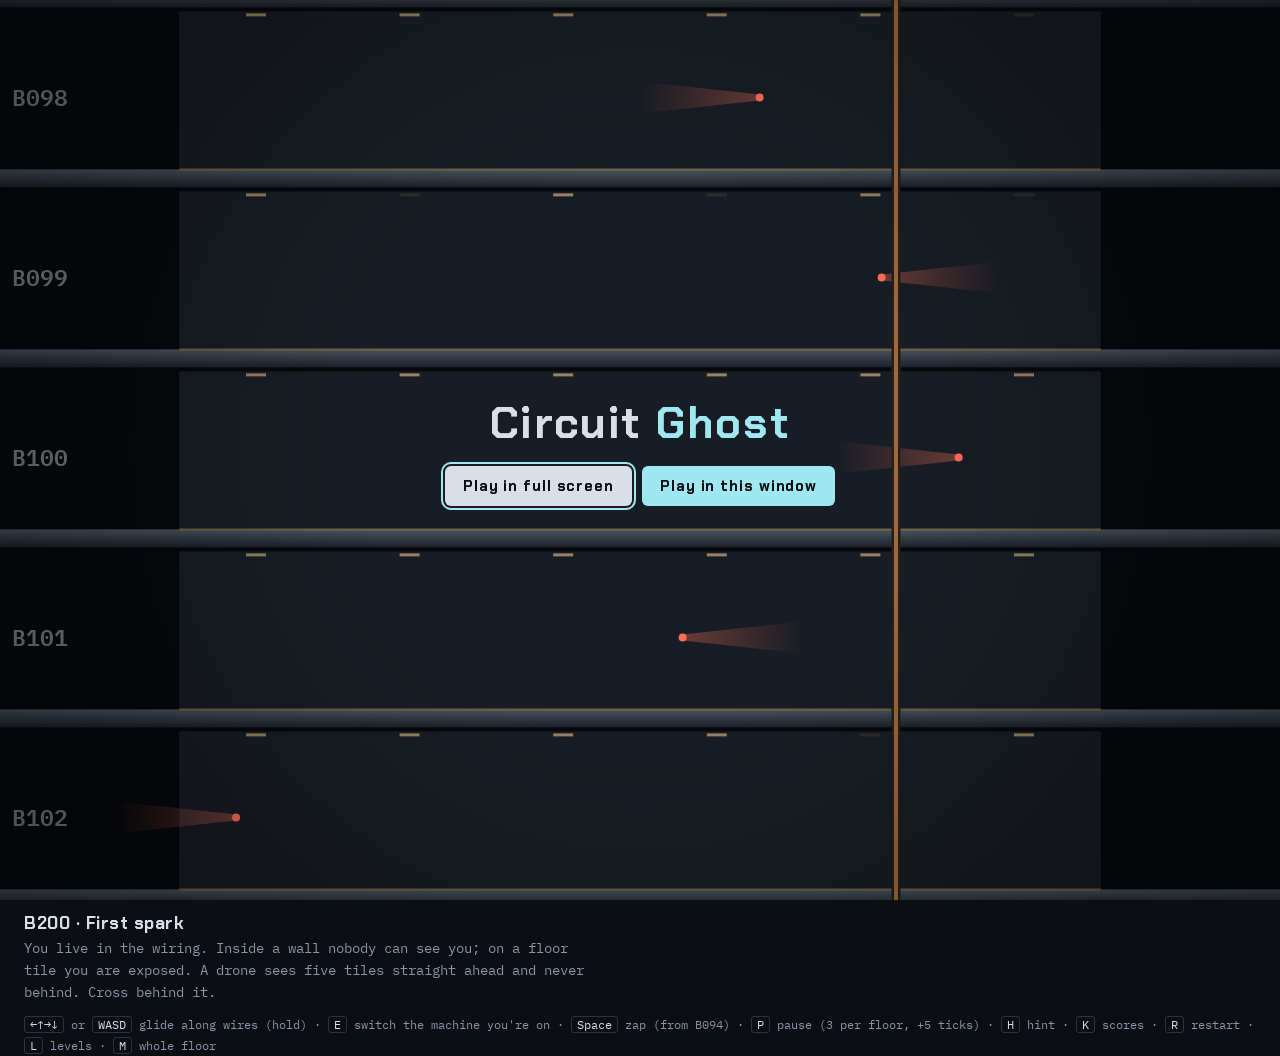
==== commit dda07013: "Circuit Ghost on phones: the touch pad stays on screen in both orientations; Pause and Restart butto" ====
--- a/circuit/index.html
+++ b/circuit/index.html
@@ -104,11 +104,37 @@
 .charge.low i { background: var(--alarm); }
 .keys { font-size: 12px; color: var(--muted); line-height: 1.7; }
 .keys kbd { font-family: var(--mono); border: 1px solid var(--line); border-radius: 3px; padding: 0 5px; color: var(--fg); }
-.pad { display: none; grid-template-columns: repeat(3, 58px); grid-template-rows: repeat(2, 48px); gap: 6px; justify-content: center; }
-.pad button { padding: 0; font-size: 18px; background: var(--line); color: var(--fg); }
+/* the touch pad (phones, tablets): fixed under the thumbs, so the board and the pad are on screen together.
+   Portrait: a bar along the bottom (cross left, SWITCH and ZAP right) and the board sized above it (fit() leaves its height).
+   Landscape: the cross bottom left, SWITCH and ZAP bottom right, in side margins the board leaves free. */
+.pad { display: none; }
+.pad button { padding: 0; font-size: 18px; background: var(--line); color: var(--fg); touch-action: none; user-select: none; -webkit-user-select: none; -webkit-touch-callout: none; }
 .pad .sw { background: var(--copper); color: var(--bg); font-size: 13px; }
 .pad .zp { background: var(--ghost); color: var(--bg); font-size: 13px; }
-@media (pointer: coarse) { .pad { display: grid; } }
+.dpad { display: grid; grid-template-columns: repeat(3, var(--pc)); grid-template-rows: repeat(3, var(--pc)); gap: 4px; }
+.dpad .u { grid-area: 1 / 2; } .dpad .l { grid-area: 2 / 1; } .dpad .r { grid-area: 2 / 3; } .dpad .d { grid-area: 3 / 2; }
+.acts { display: flex; flex-direction: column; gap: 10px; justify-content: flex-end; }
+.acts button { width: 92px; height: 56px; }
+@media (pointer: coarse) {
+  :root { --pc: 54px; }
+  .pad { display: flex; position: fixed; z-index: 15; left: 0; right: 0; bottom: 0; justify-content: space-between; align-items: flex-end; pointer-events: none;
+    padding: 8px max(14px, env(safe-area-inset-right, 0px)) max(10px, env(safe-area-inset-bottom, 0px)) max(14px, env(safe-area-inset-left, 0px)); }
+  .pad > * { pointer-events: auto; }
+  .keys, .kh { display: none; }
+  body { padding-bottom: calc(3 * var(--pc) + 40px); }
+  header h1 { font-size: 18px; }
+  header .meters { gap: 4px 12px; font-size: 13px; }
+  .hbtn { padding: 6px 10px; font-size: 12px; }
+}
+@media (pointer: coarse) and (orientation: landscape) {
+  :root { --pc: 48px; }
+  .pad { background: none; }
+  body { padding-bottom: 10px; padding-left: calc(3 * var(--pc) + 8px + max(14px, env(safe-area-inset-left, 0px)) + 10px); padding-right: calc(92px + max(14px, env(safe-area-inset-right, 0px)) + 10px); }
+}
+@media (pointer: coarse) and (orientation: portrait) {
+  .pad { background: linear-gradient(to top, var(--bg) calc(100% - 10px), transparent); }
+}
+@media (pointer: coarse) and (max-height: 500px) { header h1 { display: none; } }
 /* the intro: captioned scenes over the whole window */
 #cine { position: fixed; inset: 0; z-index: 40; background: #05070a; display: flex; align-items: center; justify-content: center; cursor: pointer; }
 #cine canvas { position: absolute; inset: 0; width: 100%; height: 100%; }
@@ -134,9 +160,11 @@
       <div class="meter" id="best">Best –</div>
       <div class="meter" id="min">Min –</div>
       <div class="meter" id="rec">Record –</div>
-      <button class="hbtn" id="scoresBtn" type="button">Scores (K)</button>
-      <button class="hbtn" id="hintBtn" type="button">Hint (H)</button>
-      <button class="hbtn" id="levelsBtn" type="button">Levels (L)</button>
+      <button class="hbtn" id="scoresBtn" type="button">Scores<span class="kh"> (K)</span></button>
+      <button class="hbtn" id="hintBtn" type="button">Hint<span class="kh"> (H)</span></button>
+      <button class="hbtn" id="levelsBtn" type="button">Levels<span class="kh"> (L)</span></button>
+      <button class="hbtn" id="pauseBtn" type="button">Pause<span class="kh"> (P)</span></button>
+      <button class="hbtn" id="restartBtn" type="button">Restart<span class="kh"> (R)</span></button>
     </div>
   </header>
   <div id="cine" hidden><canvas id="cinecv"></canvas><p id="cinecap"></p><p id="cineskip">Any key, click or tap skips</p>
@@ -159,8 +187,8 @@
   </div>
   <div class="brief"><b id="bname"></b><p id="btext"></p></div>
   <div class="pad" id="pad">
-    <button type="button" class="zp" data-a="6">ZAP</button><button type="button" data-a="1" aria-label="Up">▲</button><button type="button" class="sw" data-a="5">SWITCH</button>
-    <button type="button" data-a="4" aria-label="Left">◀</button><button type="button" data-a="3" aria-label="Down">▼</button><button type="button" data-a="2" aria-label="Right">▶</button>
+    <div class="dpad"><button type="button" class="u" data-a="1" aria-label="Up">▲</button><button type="button" class="l" data-a="4" aria-label="Left">◀</button><button type="button" class="r" data-a="2" aria-label="Right">▶</button><button type="button" class="d" data-a="3" aria-label="Down">▼</button></div>
+    <div class="acts"><button type="button" class="sw" data-a="5">SWITCH</button><button type="button" class="zp" data-a="6">ZAP</button></div>
   </div>
   <div class="keys" id="keys">
     <kbd>←↑→↓</kbd> or <kbd>WASD</kbd> glide along wires (hold) · <kbd>E</kbd> switch the machine you're on · <kbd>Space</kbd> zap (from B094) · <kbd>P</kbd> pause (3 per floor, +5 ticks) · <kbd>H</kbd> hint · <kbd>K</kbd> scores · <kbd>R</kbd> restart · <kbd>L</kbd> levels · <kbd>M</kbd> whole floor
@@ -7446,7 +7474,8 @@
 (function () {
   var vw = document.getElementById('vw'), vx = vw.getContext('2d');
   var cv = document.createElement('canvas'), cx = cv.getContext('2d');
-  var BW = 1, BH = 1, RS = 1, MIN_TILE = 34, view = { k: 1, rw: 0, rh: 0, camX: 0, camY: 0, overview: false, snap: true };
+  var BW = 1, BH = 1, RS = 1, MIN_TILE = 34, view = { k: 1, rw: 0, rh: 0, camX: 0, camY: 0, overview: false, snap: true, panX: 0, panY: 0, dragging: false };
+  var TOUCH = window.matchMedia('(pointer: coarse)').matches, PORTRAIT_PAD = window.matchMedia('(pointer: coarse) and (orientation: portrait)');
   var bg = document.createElement('canvas'), bx = bg.getContext('2d');
   var lt = document.createElement('canvas'), lx = lt.getContext('2d');
   // SUB is the length of one sub-tick in ms: the game's tempo. The rules count only sub-ticks, so changing it changes no floor,
@@ -7624,7 +7653,10 @@
   // squares never get smaller than MIN_TILE css pixels: a floor that doesn't fit scrolls with the spark (M shows all of it)
   function fit() {
     var head = document.querySelector('header'), wrap = document.querySelector('.wrap');
-    var availW = wrap.clientWidth, availH = Math.max(160, window.innerHeight - head.offsetHeight - 34);
+    // on a phone held upright the touch pad is a bar along the bottom: the board fits above it
+    var padH = PORTRAIT_PAD.matches ? document.getElementById('pad').offsetHeight : 0;
+    var availW = wrap.clientWidth, availH = Math.max(160, window.innerHeight - head.offsetHeight - 34 - padH);
+    view.panX = view.panY = 0;
     var kFit = Math.min(availW / BW, availH / BH);
     var k = Math.max(0.2, view.overview ? kFit : Math.max(kFit, MIN_TILE / TS));
     var w = Math.min(availW, BW * k), h = Math.min(availH, BH * k);
@@ -7637,9 +7669,12 @@
   }
   function present(now, dt) {
     var fx = g2 ? (g.sx + g2.sx) / 2 : g.sx, fy = g2 ? (g.sy + g2.sy) / 2 : g.sy;
-    var tx = Math.max(0, Math.min(BW - view.rw, fx * TS + TS / 2 - view.rw / 2));
-    var ty = Math.max(0, Math.min(BH - view.rh, fy * TS + TS / 2 - view.rh / 2));
-    if (view.snap) { view.camX = tx; view.camY = ty; view.snap = false; }
+    var tx0 = Math.max(0, Math.min(BW - view.rw, fx * TS + TS / 2 - view.rw / 2));
+    var ty0 = Math.max(0, Math.min(BH - view.rh, fy * TS + TS / 2 - view.rh / 2));
+    // a finger (or mouse) dragged over the board looks around: panX/Y shift the view off the spark until its next move
+    var tx = Math.max(0, Math.min(BW - view.rw, tx0 + view.panX)), ty = Math.max(0, Math.min(BH - view.rh, ty0 + view.panY));
+    view.panX = tx - tx0; view.panY = ty - ty0;
+    if (view.snap || view.dragging) { view.camX = tx; view.camY = ty; view.snap = false; }
     else { var kk = 1 - Math.exp(-dt / 160); view.camX += (tx - view.camX) * kk; view.camY += (ty - view.camY) * kk; }
     vx.setTransform(1, 0, 0, 1, 0, 0); vx.clearRect(0, 0, vw.width, vw.height);
     vx.drawImage(cv, Math.round(view.camX * RS), Math.round(view.camY * RS), vw.width, vw.height, 0, 0, vw.width, vw.height);
@@ -7653,7 +7688,9 @@
     });
     if (more.some(Boolean) || view.overview) {
       vx.font = '600 12px ' + MONO; vx.textAlign = 'right'; vx.fillStyle = 'rgba(217,223,232,0.7)';
-      vx.fillText(view.overview ? 'M: back to close view' : 'M: whole floor', view.rw - 10, view.rh - 10);
+      // on touch the hint sits top right, clear of the Ready banner
+      if (TOUCH) vx.fillText(view.overview ? 'Tap: back to close view' : 'Tap: whole floor · drag: look around', view.rw - 10, 18);
+      else vx.fillText(view.overview ? 'M: back to close view' : 'M: whole floor', view.rw - 10, view.rh - 10);
     }
     if (replay && !CLEAN) {
       vx.font = '600 14px ' + MONO; vx.textAlign = 'center';
@@ -7664,7 +7701,8 @@
     if (mode === 'ready' && !CLEAN) {
       vx.font = '600 14px ' + MONO; vx.textAlign = 'center';
       var rd = s.two ? 'Ready · the floor starts with either player\'s first key' : 'Ready · the floor starts with your first key (Enter: start by waiting)', rw3 = vx.measureText(rd).width + 26;
-      if (rw3 > view.rw - 16) { rd = 'Ready · your first key starts'; rw3 = vx.measureText(rd).width + 26; }
+      if (TOUCH && !s.two) { rd = 'Ready · the floor starts with your first tap on the pad'; rw3 = vx.measureText(rd).width + 26; }
+      if (rw3 > view.rw - 16) { rd = TOUCH ? 'Ready · your first tap starts' : 'Ready · your first key starts'; rw3 = vx.measureText(rd).width + 26; }
       vx.fillStyle = 'rgba(11,14,19,0.9)'; rr(vx, view.rw / 2 - rw3 / 2, view.rh - 44, rw3, 30, 6); vx.fill();
       vx.strokeStyle = C.ghost; vx.lineWidth = 1.5; vx.stroke(); vx.fillStyle = C.fg; vx.fillText(rd, view.rw / 2, view.rh - 24);
     }
@@ -7677,6 +7715,8 @@
     }
   }
   window.addEventListener('resize', function () { fit(); });
+  // the header grows or shrinks as its meters change (and wraps on a phone): the board keeps fitting under it
+  if (window.ResizeObserver) { var headH = 0; new ResizeObserver(function () { var h = document.querySelector('header').offsetHeight; if (h !== headH) { headH = h; fit(); } }).observe(document.querySelector('header')); }
   function hud() {
     var html = '', running = s.machines.filter(function (m) { return m.on; }).map(function (m) { return m.type; });
     for (var i = 0; i < s.cap; i++) html += '<i class="' + (i < running.length ? 'on' : '') + '"></i>';
@@ -7981,9 +8021,15 @@
   document.getElementById('ovb2').addEventListener('click', openSelect);
   document.getElementById('ovb4').addEventListener('click', function () { mode = 'menu'; load(progress(true)); });
   document.getElementById('ovb6').addEventListener('click', function () { location.href = 'editor.html'; });
+  // P or the Pause button in the header: 3 pauses per floor, each adds PAUSE_COST ticks
+  function togglePause() {
+      if (mode === 'play' && pauses > 0 && !replay) { pauses--; penalty += PAUSE_COST; runMoves += 'p'; hud(); mode = 'paused'; overlay('Paused', 'Plan your next move. A pause adds ' + PAUSE_COST + ' ticks to your time. ' + pauses + ' pause' + (pauses === 1 ? '' : 's') + ' left on this floor.', 'Resume (P)'); offerReplay(); showBoard(false); }
+      else if (mode === 'paused') { hideOverlay(); mode = 'play'; }
+  }
   document.addEventListener('keydown', function (e) {
     if (cine.on) { if (!cine.gate) { e.preventDefault(); endCine(); } return; }
     if (e.target && e.target.tagName === 'INPUT') { if (e.code === 'Enter' || e.code === 'NumpadEnter') { e.preventDefault(); submitRun(); } else if (e.code === 'Escape') e.target.blur(); return; }
+    if (e.code in keymap || KEY2[e.code]) view.panX = view.panY = 0;
     if (e.key && e.key.length === 1) {
       typed = (typed + e.key.toLowerCase()).slice(-9);
       if (typed === 'blueshirt') {
@@ -8021,10 +8067,7 @@
     if (e.code === 'Escape' && mode === 'scores') { e.preventDefault(); closeScores(); return; }
     if (e.code === 'KeyH') { e.preventDefault(); if (mode === 'play' || mode === 'ready') openHint(); else if (mode === 'hint' || mode === 'hintshown') getReady(); return; }
     if (e.code === 'Escape' && (mode === 'hint' || mode === 'hintshown')) { e.preventDefault(); getReady(); return; }
-    if (e.code === 'KeyP') {
-      if (mode === 'play' && pauses > 0 && !replay) { pauses--; penalty += PAUSE_COST; runMoves += 'p'; hud(); mode = 'paused'; overlay('Paused', 'Plan your next move. A pause adds ' + PAUSE_COST + ' ticks to your time. ' + pauses + ' pause' + (pauses === 1 ? '' : 's') + ' left on this floor.', 'Resume (P)'); offerReplay(); showBoard(false); }
-      else if (mode === 'paused') { hideOverlay(); mode = 'play'; }
-    }
+    if (e.code === 'KeyP') togglePause();
   });
   document.addEventListener('keyup', function (e) {
     if (s && s.two && KEY2[e.code]) { var j = heldStack2.indexOf(KEY2[e.code]); if (j >= 0) heldStack2.splice(j, 1); held2 = heldStack2.length ? heldStack2[heldStack2.length - 1] : 0; return; }
@@ -8033,9 +8076,38 @@
   window.addEventListener('blur', function () { heldStack = []; held = 0; heldStack2 = []; held2 = 0; });
   document.querySelectorAll('#pad button').forEach(function (b) {
     var a = +b.getAttribute('data-a');
-    b.addEventListener('pointerdown', function (e) { e.preventDefault(); if (mode === 'ready') go(); if (mode !== 'play') { act(); return; } if (a >= 5) queued = a; else { held = a; queued = a; } });
+    b.addEventListener('pointerdown', function (e) { e.preventDefault(); if (a < 5) view.panX = view.panY = 0; if (mode === 'ready') go(); if (mode !== 'play') { act(); return; } if (a >= 5) queued = a; else { held = a; queued = a; } });
     ['pointerup', 'pointerleave', 'pointercancel'].forEach(function (ev) { b.addEventListener(ev, function () { if (a < 5 && held === a) held = 0; }); });
   });
+  document.getElementById('pauseBtn').addEventListener('click', function (e) { e.currentTarget.blur(); togglePause(); });
+  // Restart in the header (as R), far from the touch pad so a thumb can't hit it by mistake
+  document.getElementById('restartBtn').addEventListener('click', function (e) {
+    e.currentTarget.blur();
+    if (mode !== 'play' && mode !== 'ready' && mode !== 'paused' && mode !== 'over') return;
+    load(li, true); getReady();
+  });
+  // the board: drag to look around the floor, tap (touch) for the whole floor and back
+  (function () {
+    var d = null;
+    vw.addEventListener('pointerdown', function (e) {
+      if (e.pointerType === 'mouse' && e.button !== 0) return;
+      d = { id: e.pointerId, x: e.clientX, y: e.clientY, px: view.panX, py: view.panY, moved: false };
+      try { vw.setPointerCapture(e.pointerId); } catch (err) {}
+    });
+    vw.addEventListener('pointermove', function (e) {
+      if (!d || e.pointerId !== d.id) return;
+      var dx = e.clientX - d.x, dy = e.clientY - d.y;
+      if (!d.moved && dx * dx + dy * dy < 100) return;
+      d.moved = true; view.dragging = true;
+      view.panX = d.px - dx / view.k; view.panY = d.py - dy / view.k;
+    });
+    function end(e) {
+      if (!d || e.pointerId !== d.id) return;
+      if (!d.moved && e.type === 'pointerup' && e.pointerType !== 'mouse') { view.overview = !view.overview; fit(); }
+      d = null; view.dragging = false;
+    }
+    vw.addEventListener('pointerup', end); vw.addEventListener('pointercancel', end);
+  })();
 
   // ---------- the static plant: steel wall panels, diamond-plate floors, copper conduits ----------
   function rr(c, x, y, w, h, r) { c.beginPath(); c.moveTo(x + r, y); c.arcTo(x + w, y, x + w, y + h, r); c.arcTo(x + w, y + h, x, y + h, r); c.arcTo(x, y + h, x, y, r); c.arcTo(x, y, x + w, y, r); c.closePath(); }
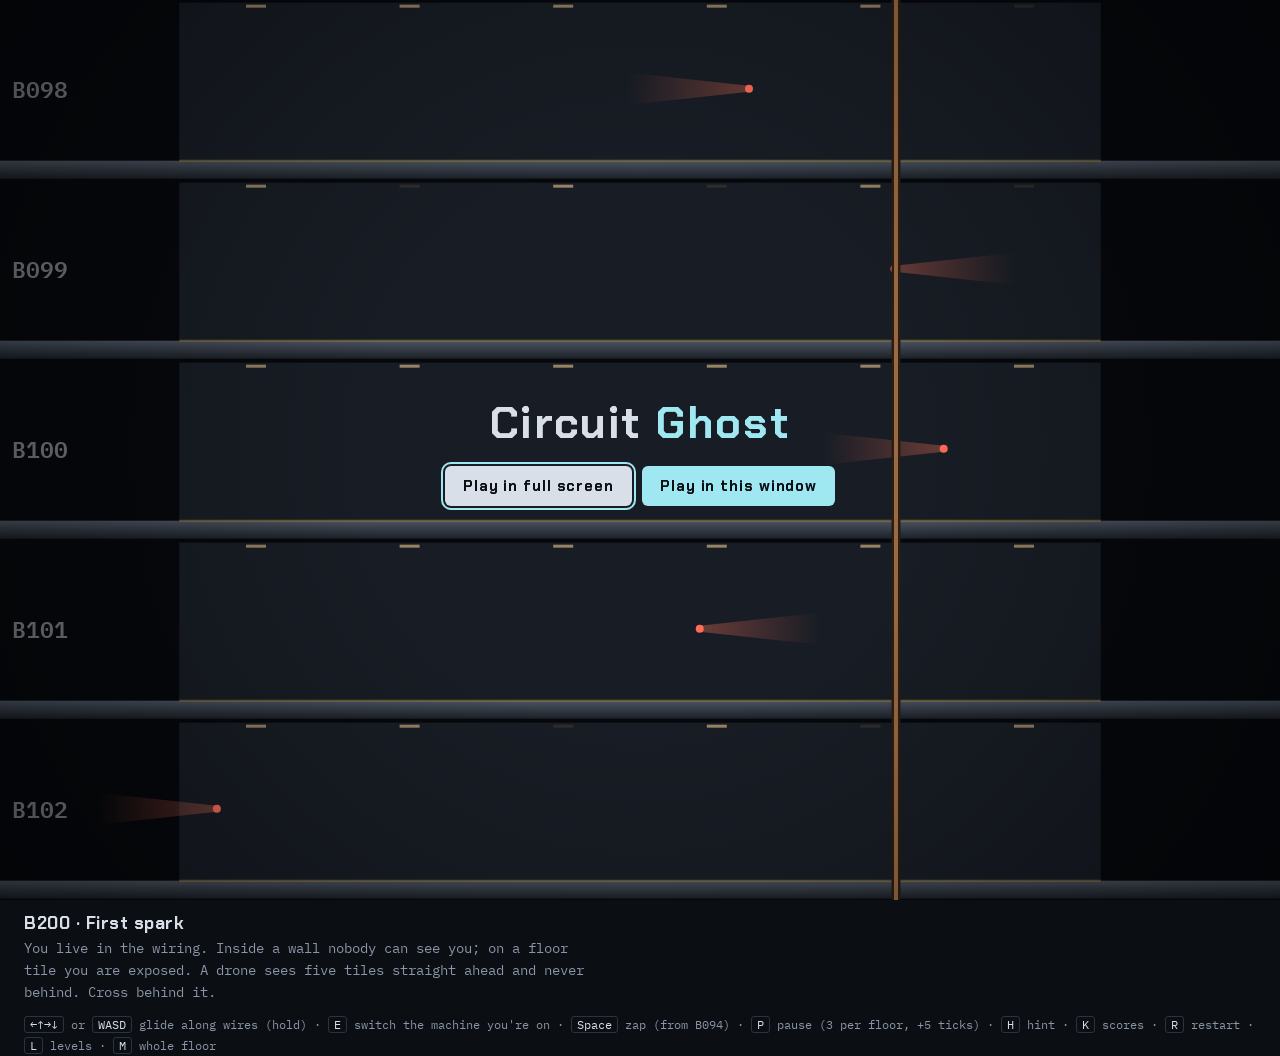
==== commit 51841410: "Circuit Ghost on phones: compact arrow cross, narrower SWITCH and ZAP" ====
--- a/circuit/index.html
+++ b/circuit/index.html
@@ -111,12 +111,14 @@
 .pad button { padding: 0; font-size: 18px; background: var(--line); color: var(--fg); touch-action: none; user-select: none; -webkit-user-select: none; -webkit-touch-callout: none; }
 .pad .sw { background: var(--copper); color: var(--bg); font-size: 13px; }
 .pad .zp { background: var(--ghost); color: var(--bg); font-size: 13px; }
-.dpad { display: grid; grid-template-columns: repeat(3, var(--pc)); grid-template-rows: repeat(3, var(--pc)); gap: 4px; }
-.dpad .u { grid-area: 1 / 2; } .dpad .l { grid-area: 2 / 1; } .dpad .r { grid-area: 2 / 3; } .dpad .d { grid-area: 3 / 2; }
+/* a compact cross: left and right side by side, up and down centred above and below them (two buttons wide) */
+.dpad { display: grid; grid-template-columns: repeat(2, var(--pc)); grid-template-rows: repeat(3, var(--pc)); gap: 4px; }
+.dpad .u, .dpad .d { grid-column: 1 / span 2; justify-self: center; width: var(--pc); }
+.dpad .u { grid-row: 1; } .dpad .l { grid-area: 2 / 1; } .dpad .r { grid-area: 2 / 2; } .dpad .d { grid-row: 3; }
 .acts { display: flex; flex-direction: column; gap: 10px; justify-content: flex-end; }
-.acts button { width: 92px; height: 56px; }
+.acts button { width: var(--aw); height: 56px; font-size: 12px; letter-spacing: 0.02em; }
 @media (pointer: coarse) {
-  :root { --pc: 54px; }
+  :root { --pc: 54px; --aw: 66px; }
   .pad { display: flex; position: fixed; z-index: 15; left: 0; right: 0; bottom: 0; justify-content: space-between; align-items: flex-end; pointer-events: none;
     padding: 8px max(14px, env(safe-area-inset-right, 0px)) max(10px, env(safe-area-inset-bottom, 0px)) max(14px, env(safe-area-inset-left, 0px)); }
   .pad > * { pointer-events: auto; }
@@ -129,7 +131,7 @@
 @media (pointer: coarse) and (orientation: landscape) {
   :root { --pc: 48px; }
   .pad { background: none; }
-  body { padding-bottom: 10px; padding-left: calc(3 * var(--pc) + 8px + max(14px, env(safe-area-inset-left, 0px)) + 10px); padding-right: calc(92px + max(14px, env(safe-area-inset-right, 0px)) + 10px); }
+  body { padding-bottom: 10px; padding-left: calc(2 * var(--pc) + 4px + max(14px, env(safe-area-inset-left, 0px)) + 10px); padding-right: calc(var(--aw) + max(14px, env(safe-area-inset-right, 0px)) + 10px); }
 }
 @media (pointer: coarse) and (orientation: portrait) {
   .pad { background: linear-gradient(to top, var(--bg) calc(100% - 10px), transparent); }
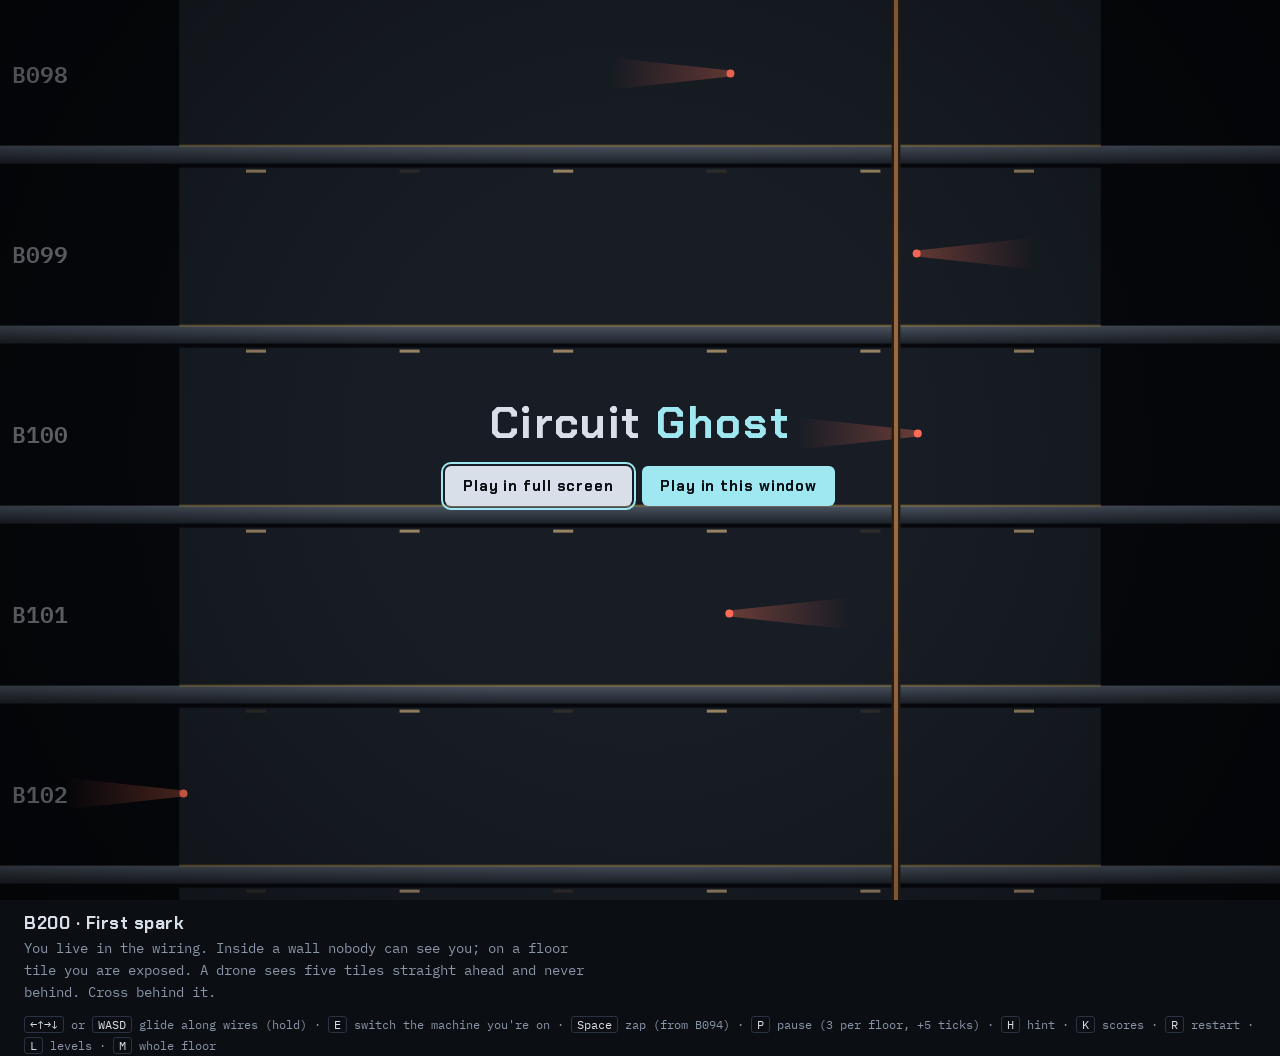
==== commit ec0fb24d: "Circuit Ghost: Full screen button on phones; intro gate fixed on iPhone" ====
--- a/circuit/index.html
+++ b/circuit/index.html
@@ -166,6 +166,7 @@
       <button class="hbtn" id="hintBtn" type="button">Hint<span class="kh"> (H)</span></button>
       <button class="hbtn" id="levelsBtn" type="button">Levels<span class="kh"> (L)</span></button>
       <button class="hbtn" id="pauseBtn" type="button">Pause<span class="kh"> (P)</span></button>
+      <button class="hbtn" id="fullBtn" type="button" hidden>Full screen</button>
       <button class="hbtn" id="restartBtn" type="button">Restart<span class="kh"> (R)</span></button>
     </div>
   </header>
@@ -8913,9 +8914,26 @@
     cine.gate = false; document.getElementById('cinegate').hidden = true; document.getElementById('cineskip').hidden = false;
     cine.t0 = performance.now(); cine.scene = 1;
   }
+  // full screen where the browser allows it (iPhone Safari has no requestFullscreen for pages: there the gate just plays on)
+  function goFull() {
+    var el = document.documentElement, f = el.requestFullscreen || el.webkitRequestFullscreen;
+    if (!f) return Promise.resolve();
+    try { return Promise.resolve(f.call(el)).catch(function () {}); } catch (err) { return Promise.resolve(); }
+  }
   function passCineGate(full) {
-    (full ? document.documentElement.requestFullscreen().catch(function () {}) : Promise.resolve()).then(function () { setTimeout(runCine, 150); });
+    (full ? goFull() : Promise.resolve()).then(function () { setTimeout(runCine, 150); });
   }
+  // the Full screen button in the header (touch devices whose browser allows it): in and out
+  (function () {
+    var b = document.getElementById('fullBtn'), el = document.documentElement;
+    if (!TOUCH || !(el.requestFullscreen || el.webkitRequestFullscreen)) return;
+    b.hidden = false;
+    b.addEventListener('click', function () {
+      b.blur();
+      if (document.fullscreenElement || document.webkitFullscreenElement) (document.exitFullscreen || document.webkitExitFullscreen).call(document);
+      else goFull();
+    });
+  })();
   document.getElementById('cineFull').addEventListener('click', function (e) { e.stopPropagation(); passCineGate(true); });
   document.getElementById('cineHere').addEventListener('click', function (e) { e.stopPropagation(); passCineGate(false); });
   document.getElementById('cine').addEventListener('click', function () { if (cine.on && !cine.gate) endCine(); });
